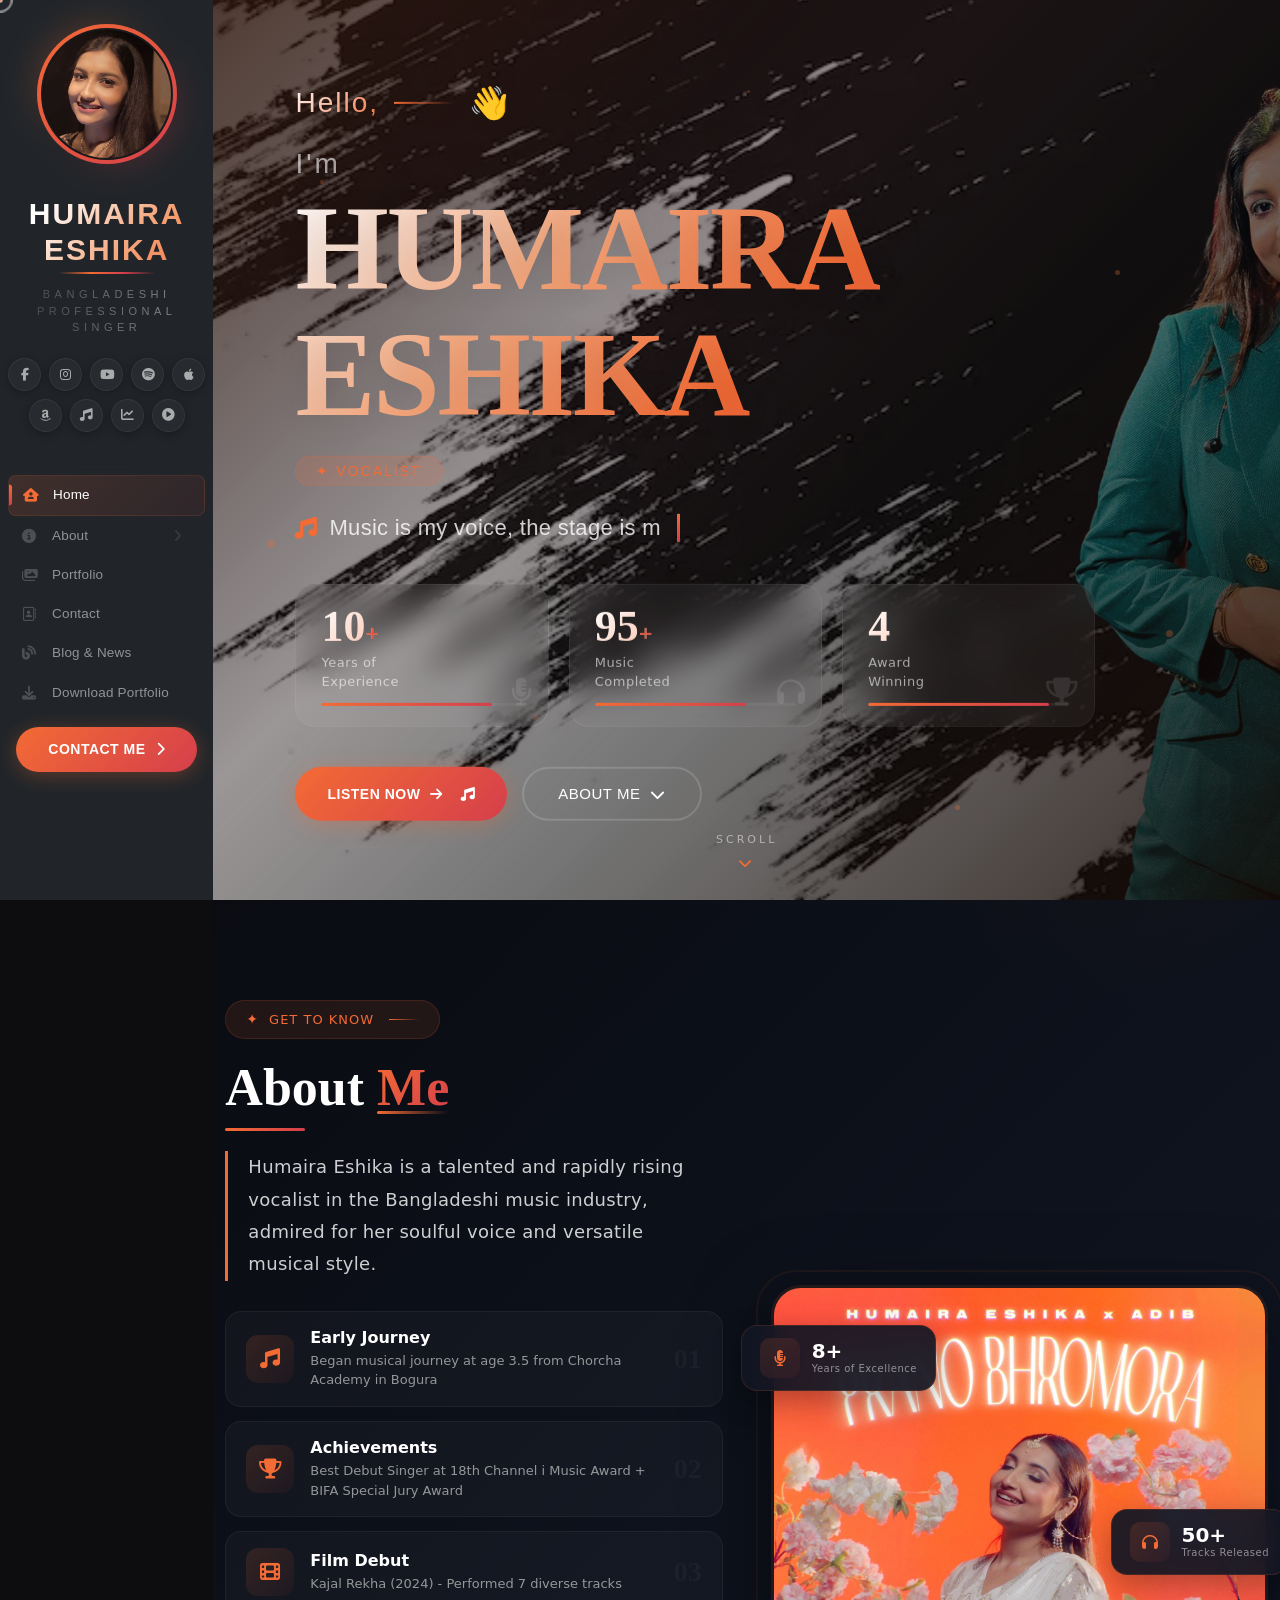
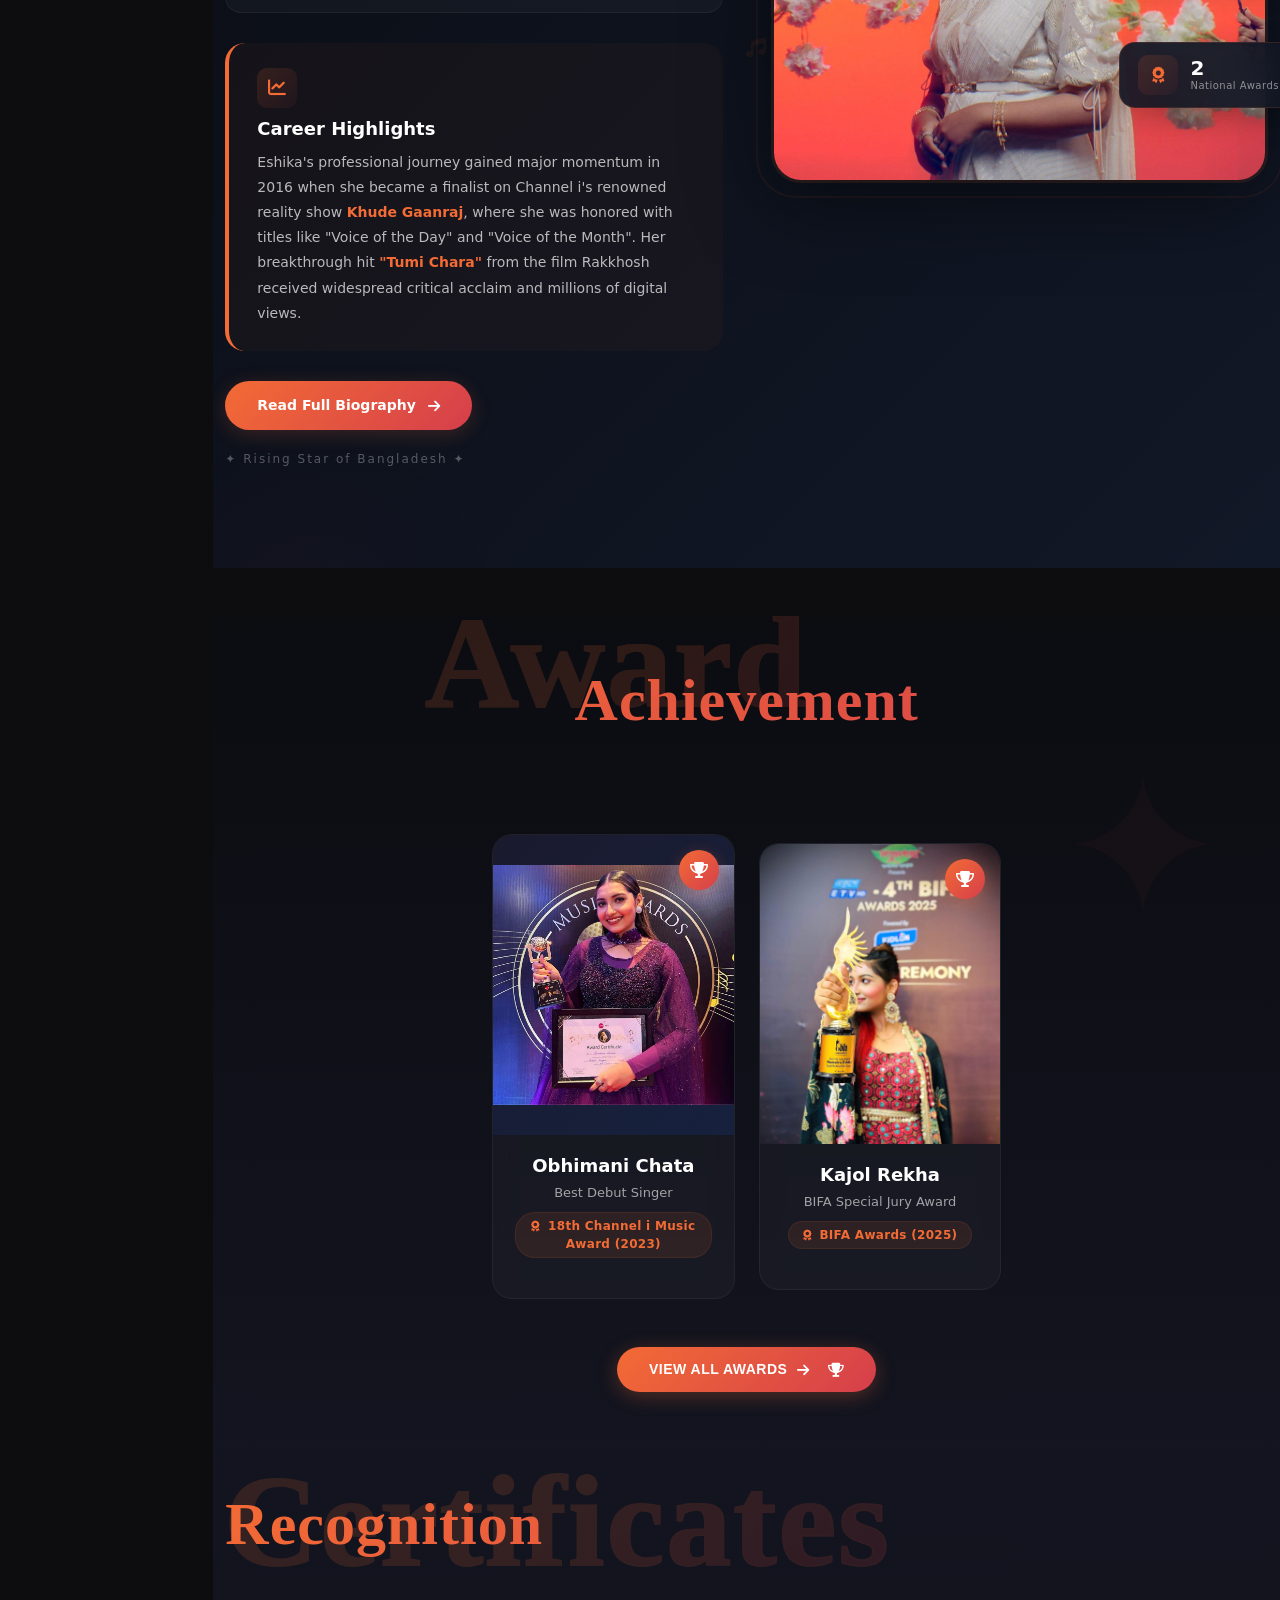
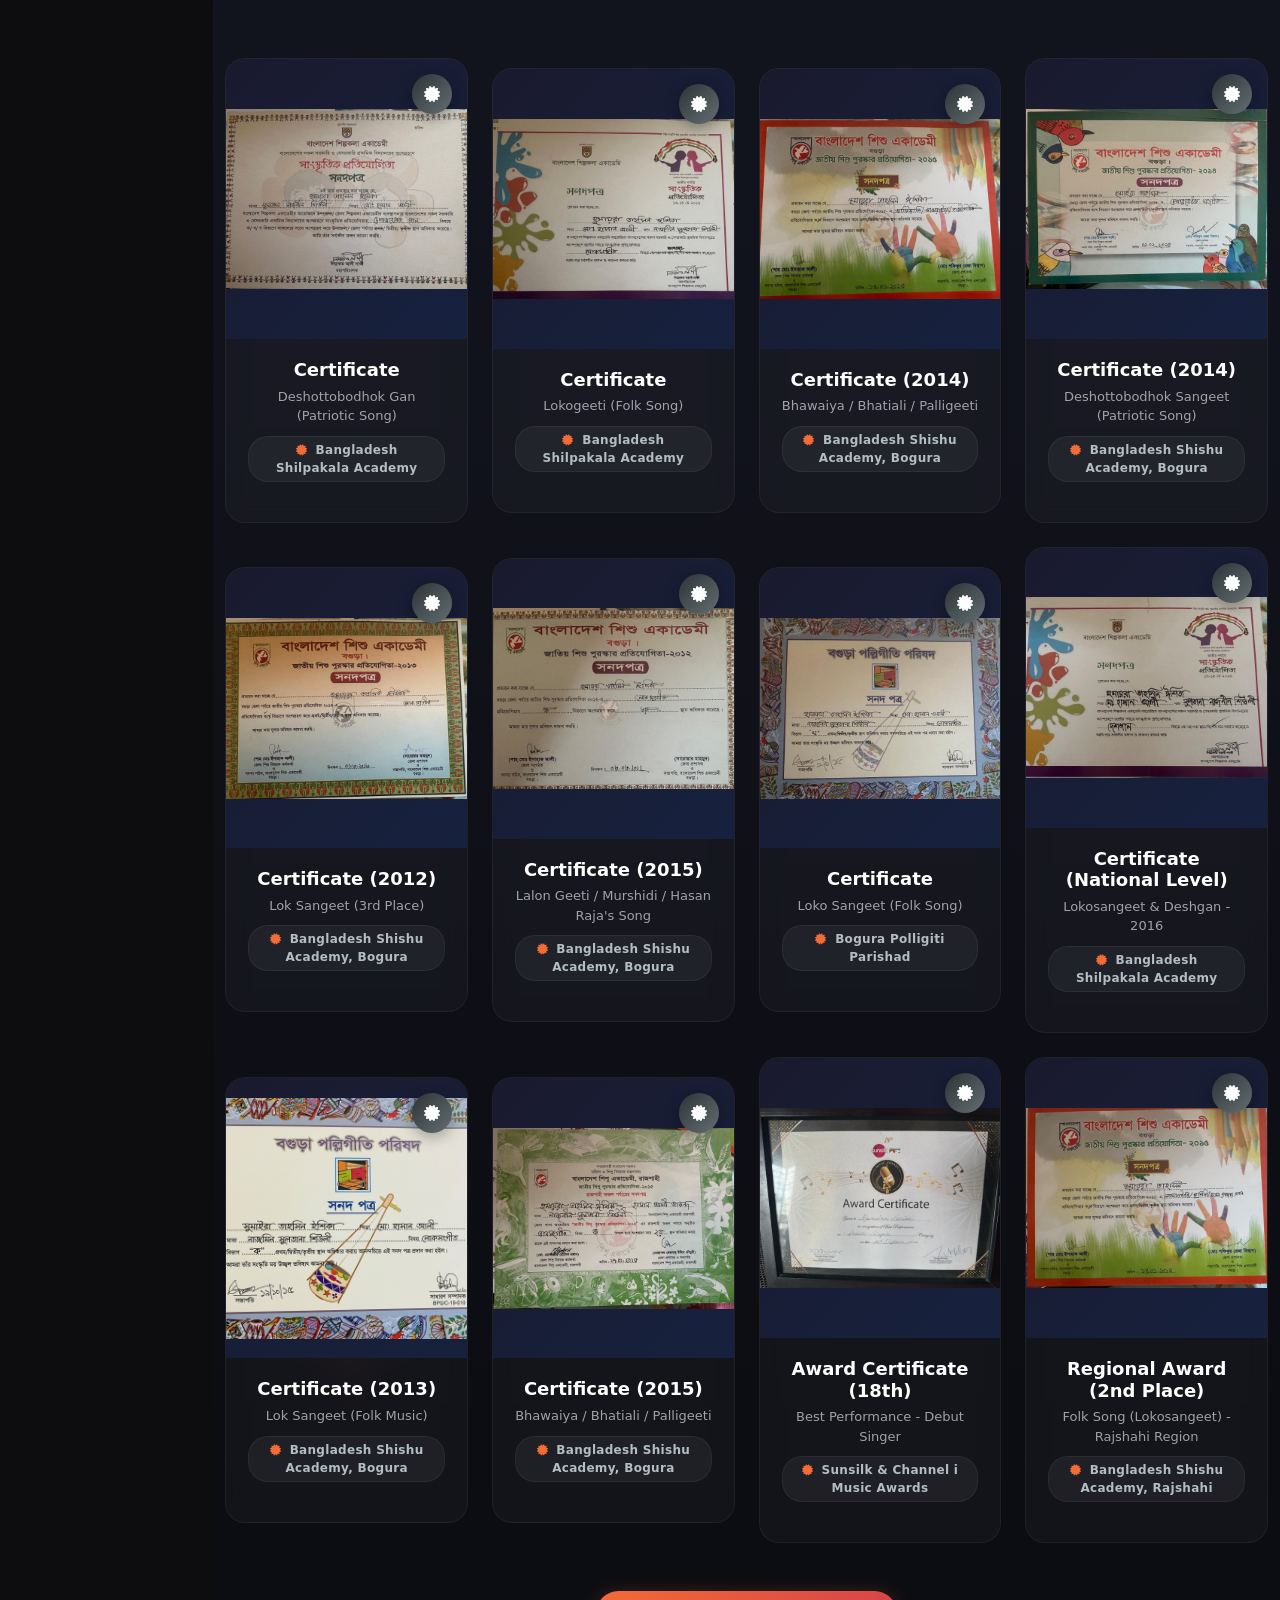
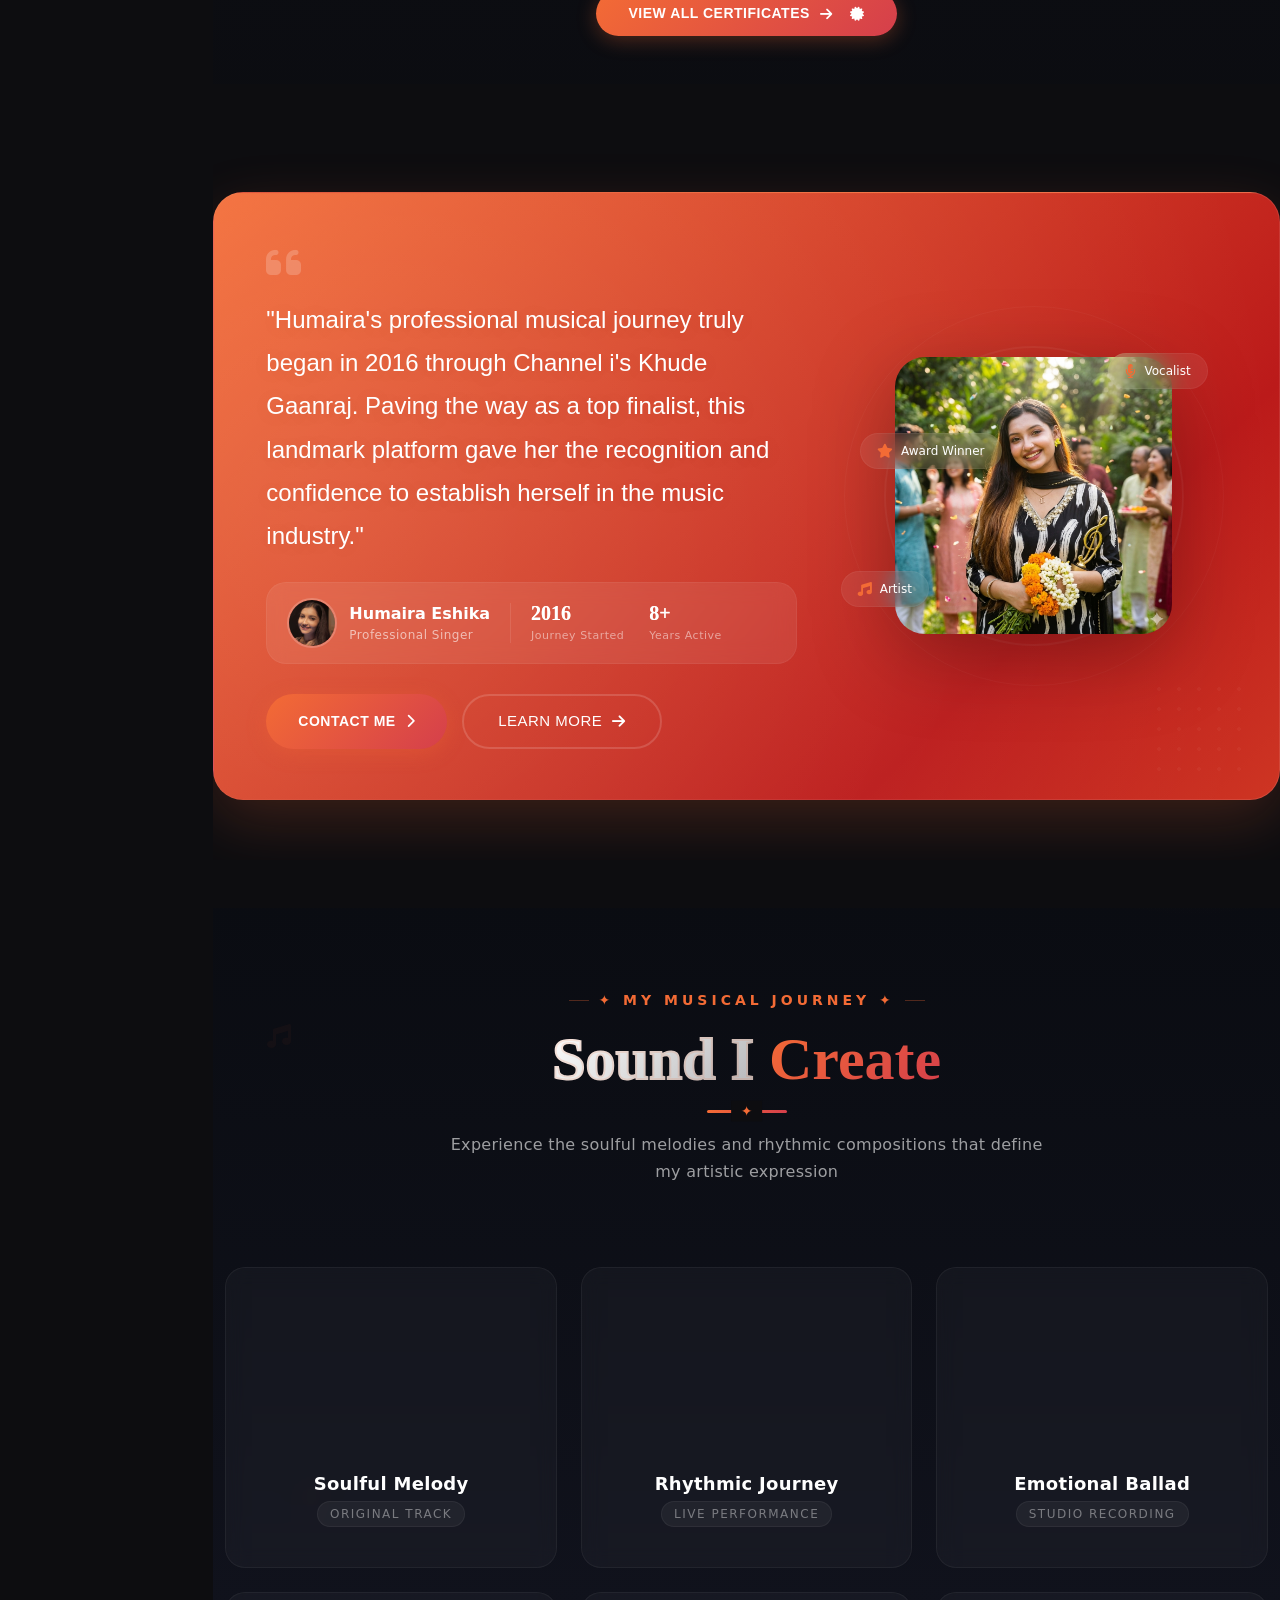
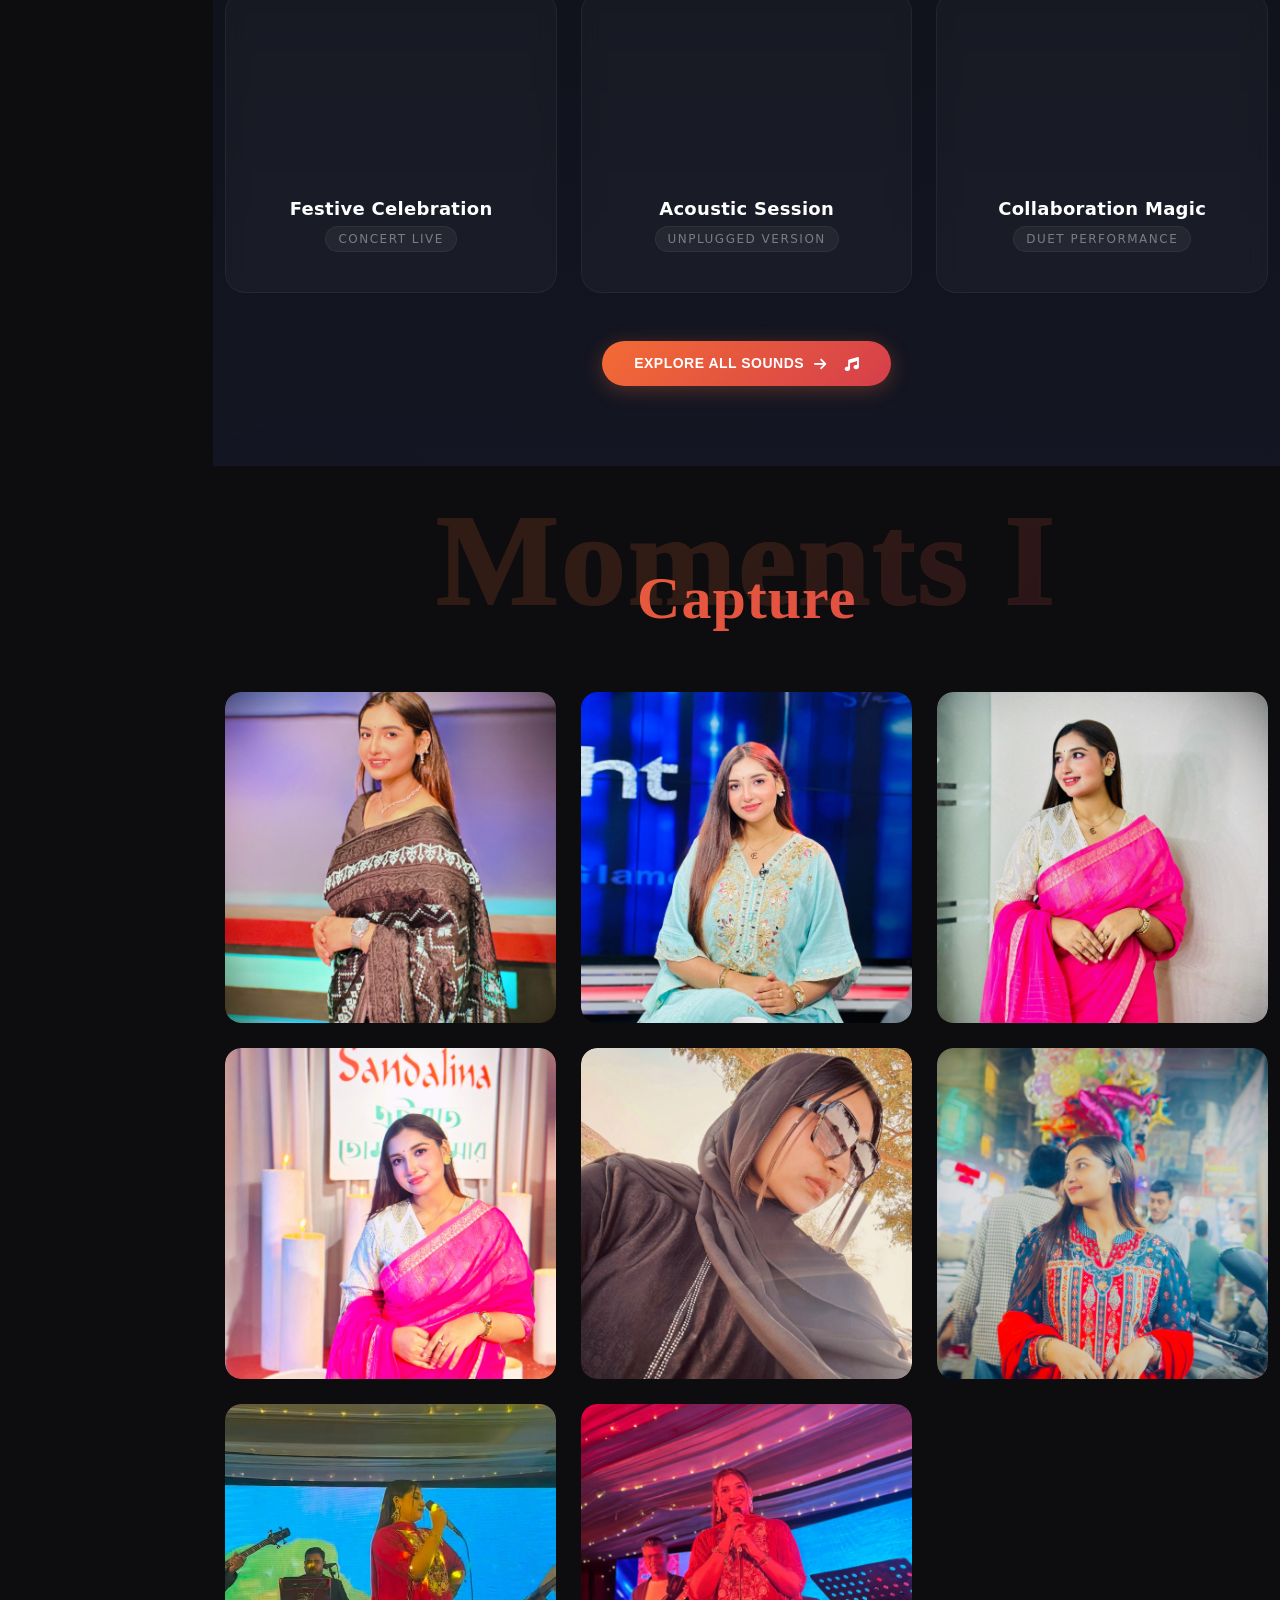
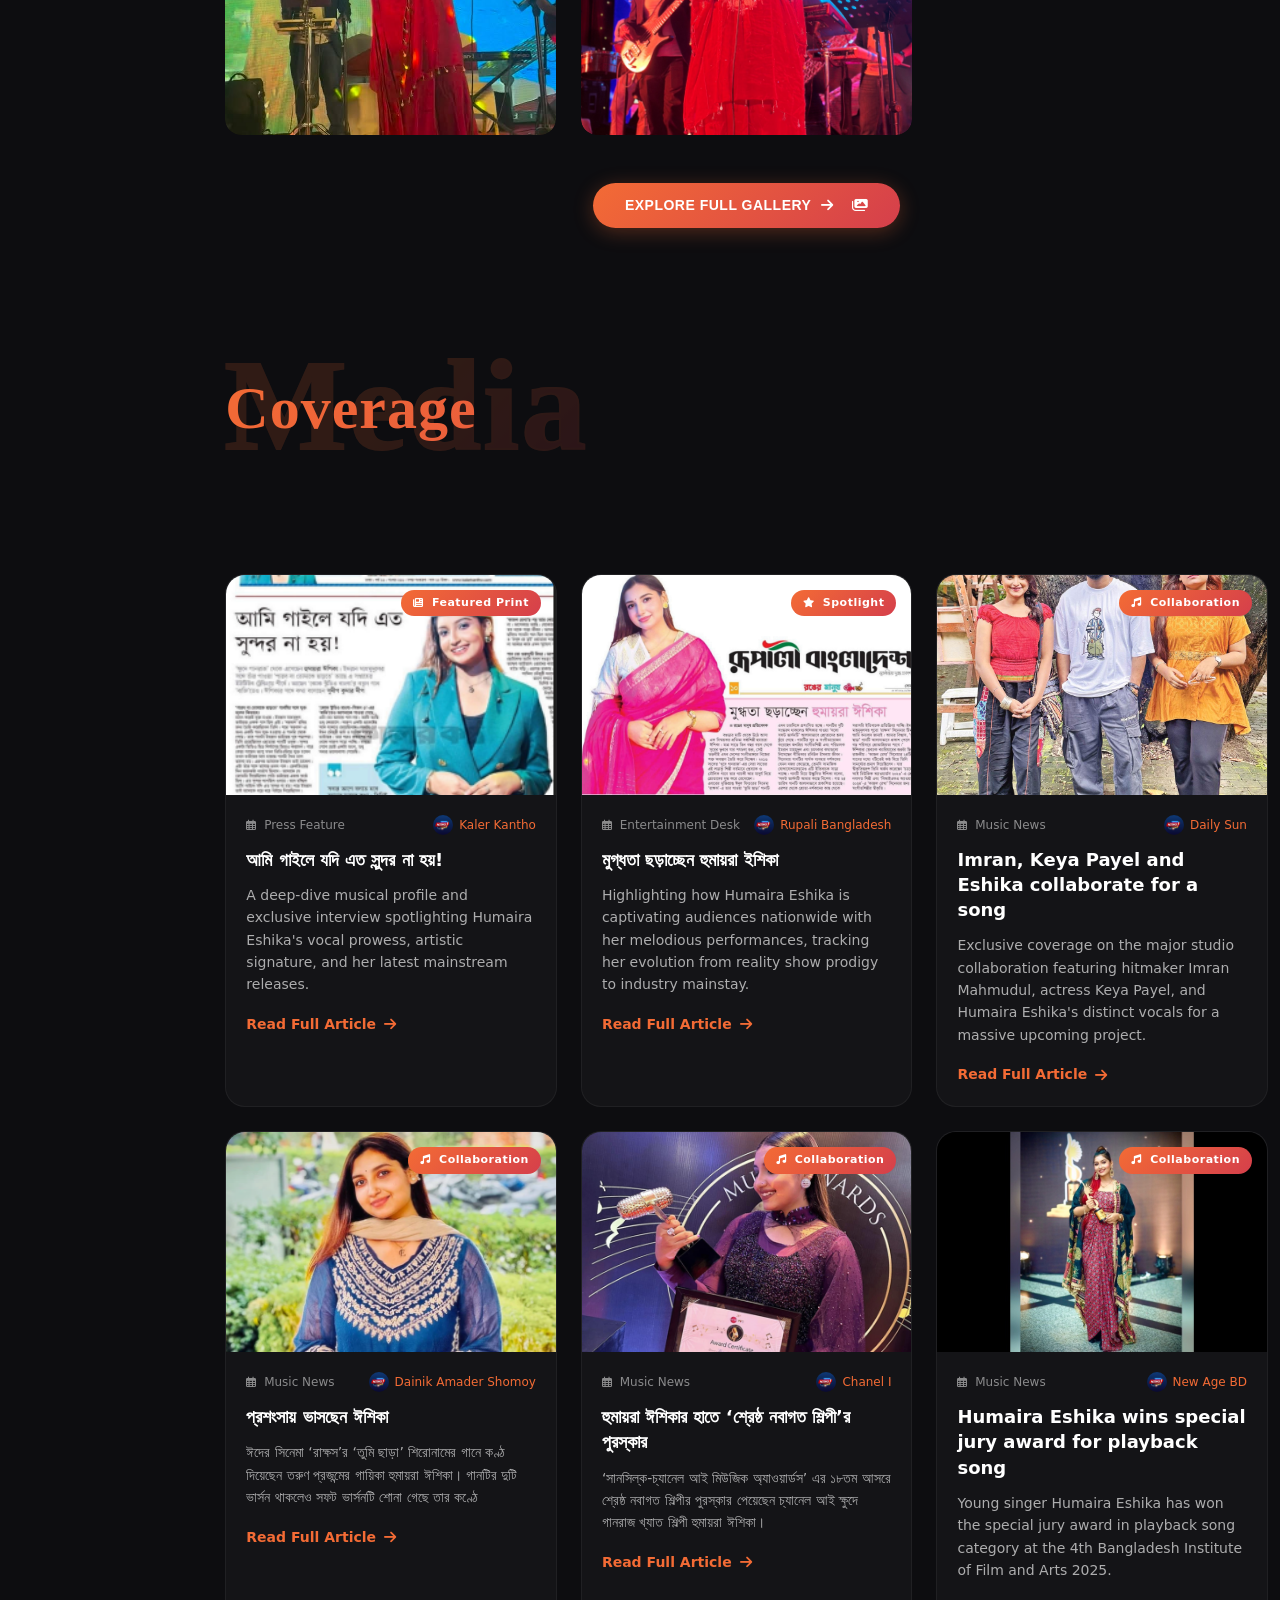
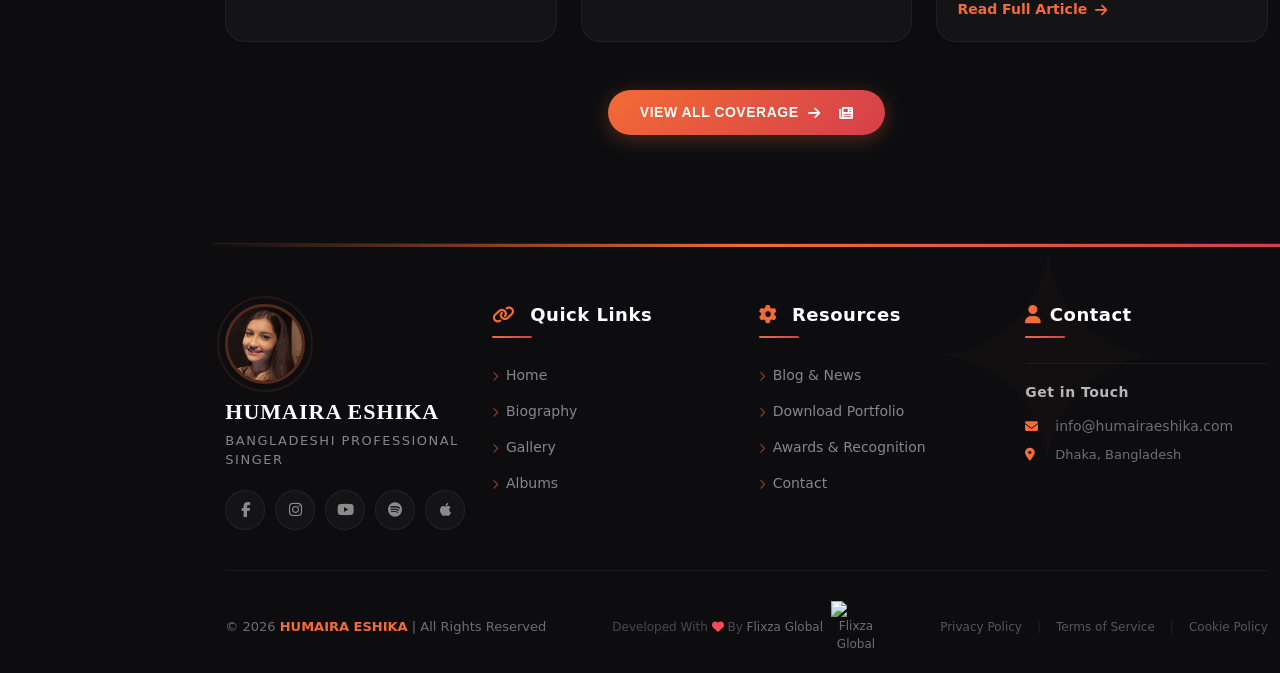
==== index.html @ 750ff3a6 "first commit" ====
<!doctype html>
<html lang="en">

<head>
  <!-- ========== Basic Meta Tags for SEO ========== -->
  <meta charset="UTF-8" />
  <meta name="viewport" content="width=device-width, initial-scale=1.0" />
  <title>HUMAIRA ESHIKA | Music Artist & Vocalist Portfolio</title>
  <meta name="description"
    content="Explore the music journey, performances, and projects of HUMAIRA ESHIKA, a passionate vocalist and music artist." />
  <meta name="keywords" content="HUMAIRA ESHIKA, Music Artist, Singer, Vocalist, Portfolio" />
  <meta name="author" content="HUMAIRA ESHIKA" />
  <meta name="robots" content="index, follow" />

  <!-- ========== Open Graph (for social media previews) ========== -->
  <meta property="og:title" content="HUMAIRA ESHIKA | Music Artist Portfolio" />
  <meta property="og:description"
    content="Discover the voice and creative works of HUMAIRA ESHIKA, a talented music artist and performer." />
  <meta property="og:image" content="./asset/images/logo.jpg" />
  <meta property="og:url" content="https://humairaeshika.com/" />
  <meta property="og:type" content="website" />

  <!-- ========== Twitter Card Tags ========== -->
  <meta name="twitter:card" content="summary_large_image" />
  <meta name="twitter:title" content="HUMAIRA ESHIKA | Music Artist Portfolio" />
  <meta name="twitter:description"
    content="Discover the creative music and projects of HUMAIRA ESHIKA, a soulful singer and artist." />
  <meta name="twitter:image" content="./asset/images/logo.jpg" />

  <!-- ========== Favicon ========== -->
  <link rel="icon" href="./asset/images/logo.jpg" />

  <!-- ========== CSS Libraries ========== -->
  <!-- Bootstrap CSS -->
  <link rel="stylesheet" href="./asset/css/bootstrap.min.css" />

  <!-- Font Awesome (Icons) -->
  <link rel="stylesheet" href="https://cdnjs.cloudflare.com/ajax/libs/font-awesome/6.7.2/css/all.min.css"
    integrity="sha512-Evv84Mr4kqVGRNSgIGL/F/aIDqQb7xQ2vcrdIwxfjThSH8CSR7PBEakCr51Ck+w+/U6swU2Im1vVX0SVk9ABhg=="
    crossorigin="anonymous" referrerpolicy="no-referrer" />

  <!-- Slick Carousel -->
  <link rel="stylesheet" href="./asset/css/slick.css" />

  <!-- Fancybox (Lightbox Gallery) -->
  <link rel="stylesheet" href="./asset/css/jquery.fancybox.min.css" />

  <!-- Aos Animation -->
  <link href="https://unpkg.com/aos@2.3.1/dist/aos.css" rel="stylesheet" />

  <!-- ========== Custom Styles ========== -->
  <link rel="stylesheet" href="./asset/css/style.css" />
</head>

<body>
  <!-- Preloader -->
  <div id="preloader">
    <img src="./asset/images/preloader.gif" alt="Loading..." />
  </div>
  <!-- Cursor Style Start -->
  <div class="cursor"></div>
  <!-- Cursor Style End -->

  <div class="container-fluid">
    <div class="row">
      <!-- Sidebar -->
      <nav class="col-md-3 col-lg-2 d-md-block bg-dark text-white sidebar p-0">
        <div class="logo-wrapper pt-4">
          <div class="site-logo-wrapper mx-auto">
            <img src="./asset/images/logo.jpg" alt="Site Logo" class="site-logo" />
          </div>
        </div>
        <div class="text-center">
          <div class="py-3 mx-auto">
            <h4 class="singer-title">HUMAIRA ESHIKA</h4>
            <p class="singer-tags">BANGLADESHI PROFESSIONAL SINGER</p>
            <!-- Social Icons -->
            <div class="social-icons-modern">
              <a href="https://www.facebook.com/humaira.eshika.2024/" target="_blank" class="social-link-modern"
                aria-label="Facebook">
                <i class="fab fa-facebook-f"></i>
              </a>
              <a href="https://www.instagram.com/humaira_eshika/" target="_blank" class="social-link-modern"
                aria-label="Instagram">
                <i class="fab fa-instagram"></i>
              </a>
              <a href="https://www.youtube.com/@humairaeshikamusic" target="_blank" class="social-link-modern"
                aria-label="YouTube">
                <i class="fab fa-youtube"></i>
              </a>
              <a href="https://open.spotify.com/artist/3MbBSUTIclPUAhzPS5SZQR" target="_blank"
                class="social-link-modern" aria-label="Spotify">
                <i class="fab fa-spotify"></i>
              </a>
              <a href="https://music.apple.com/us/artist/humaira-eshika/1598285466" target="_blank"
                class="social-link-modern" aria-label="Apple Music">
                <i class="fab fa-apple"></i>
              </a>
              <a href="https://music.amazon.com/artists/B09MT78NBP/humaira-eshika" target="_blank"
                class="social-link-modern" aria-label="Amazon Music">
                <i class="fab fa-amazon"></i>
              </a>
              <a href="https://audiomack.com/artist/humairaeshika" target="_blank" class="social-link-modern"
                aria-label="AudioMack">
                <i class="fas fa-music"></i>
              </a>
              <a href="https://www.viberate.com/artist/humaira-eshika" target="_blank" class="social-link-modern"
                aria-label="Viberate">
                <i class="fas fa-chart-line"></i>
              </a>
              <a href="https://gaana.com/artist/humaira-eshika" target="_blank" class="social-link-modern"
                aria-label="Gaana">
                <i class="fas fa-play-circle"></i>
              </a>
            </div>
            <!-- Social Icons End -->
          </div>
        </div>
        <!-- Divider -->
        <hr class="sidebar-divider" />
        <!-- Divider end -->
        <ul class="nav flex-column px-2 mt-2 site-vt-menu">
          <li class="nav-item">
            <a class="nav-link active" href="index.html"><i class="fas fa-house-user"></i> Home</a>
          </li>
          <li class="nav-item dropdown-item-wrapper">
            <a class="nav-link dropdown-toggle-custom" href="#about" data-target="aboutDropdown">
              <i class="fas fa-info-circle"></i> About
              <i class="fas fa-angle-right dropdown-arrow"></i>
            </a>
            <ul class="dropdown-menu-custom" id="aboutDropdown">
              <li><a class="dropdown-item-custom" href="bio.html">Biography</a></li>
              <li><a class="dropdown-item-custom" href="awards.html">Awards</a></li>
              <li><a class="dropdown-item-custom" href="albums.html">Album</a></li>
            </ul>
          </li>
          <li class="nav-item">
            <a class="nav-link" href="gallery.html"><i class="fas fa-images"></i> Portfolio</a>
          </li>
          <li class="nav-item">
            <a class="nav-link" href="contact.html"><i class="fa-regular fa-address-book"></i> Contact</a>
          </li>
          <li class="nav-item">
            <a class="nav-link" href="blog.html"><i class="fa-solid fa-blog"></i> Blog & News</a>
          </li>
          <li class="nav-item">
            <a class="nav-link" href="asset/Humaira-Eshika-Profile.pdf"><i class="fa-solid fa-download"></i> Download
              Portfolio</a>
          </li>
        </ul>
        <div class="sidebar-bottom">
          <a href="contact.html" class="btn-primary-modern">
            <span>Contact Me</span>
            <i class="fas fa-chevron-right"></i>
          </a>
        </div>
      </nav>

      <!-- Mobile Menu Section -->
      <div class="mobile-menu">
        <div class="mobile-menu-inner">
          <!-- Hamburger Button -->
          <div class="mobile-menu-left">
            <button class="mobile-menu-button" type="button" data-bs-toggle="offcanvas" data-bs-target="#mobileMenu"
              aria-controls="mobileMenu">
              <svg xmlns="http://www.w3.org/2000/svg" width="28" height="28" viewBox="0 0 100 100">
                <path d="M10 20h80M10 50h80M10 80h80" stroke="white" stroke-width="6" stroke-linecap="round" />
              </svg>
            </button>
          </div>

          <!-- Contact Button -->
          <div class="mobile-menu-right">
            <a href="contact.html" class="btn-mobile-modern">
              <span>Contact</span>
              <i class="fas fa-chevron-right"></i>
            </a>
          </div>
        </div>

        <!-- Offcanvas Mobile Menu -->
        <div class="offcanvas offcanvas-start mobile-offcanvas" data-bs-scroll="true" tabindex="-1" id="mobileMenu"
          aria-labelledby="mobileMenuLabel">
          <div class="offcanvas-header">
            <h5 class="offcanvas-title" id="mobileMenuLabel"></h5>
            <button type="button" class="btn-close btn-close-white" data-bs-dismiss="offcanvas"
              aria-label="Close"></button>
          </div>
          <div class="offcanvas-body">
            <nav class="mobile-sidebar-nav">
              <!-- Logo -->
              <div class="mobile-logo-wrapper">
                <div class="site-logo-wrapper mobile-logo">
                  <img src="./asset/images/logo.jpg" alt="Site Logo" class="site-logo" />
                </div>
              </div>

              <!-- Profile -->
              <div class="text-center">
                <h4 class="singer-title">HUMAIRA ESHIKA</h4>
                <p class="singer-tags">BANGLADESHI PROFESSIONAL SINGER</p>

                <!-- Social Icons -->
                <div class="social-icons-modern mobile-social">
                  <a href="https://www.facebook.com/humaira.eshika.2024/" target="_blank" class="social-link-modern"
                    aria-label="Facebook">
                    <i class="fab fa-facebook-f"></i>
                  </a>
                  <a href="https://www.instagram.com/humaira_eshika/" target="_blank" class="social-link-modern"
                    aria-label="Instagram">
                    <i class="fab fa-instagram"></i>
                  </a>
                  <a href="https://www.youtube.com/@humairaeshikamusic" target="_blank" class="social-link-modern"
                    aria-label="YouTube">
                    <i class="fab fa-youtube"></i>
                  </a>
                  <a href="https://open.spotify.com/artist/3MbBSUTIclPUAhzPS5SZQR" target="_blank"
                    class="social-link-modern" aria-label="Spotify">
                    <i class="fab fa-spotify"></i>
                  </a>
                  <a href="https://music.apple.com/us/artist/humaira-eshika/1598285466" target="_blank"
                    class="social-link-modern" aria-label="Apple Music">
                    <i class="fab fa-apple"></i>
                  </a>
                  <a href="https://music.amazon.com/artists/B09MT78NBP/humaira-eshika" target="_blank"
                    class="social-link-modern" aria-label="Amazon Music">
                    <i class="fab fa-amazon"></i>
                  </a>
                  <a href="https://audiomack.com/artist/humairaeshika" target="_blank" class="social-link-modern"
                    aria-label="AudioMack">
                    <i class="fas fa-music"></i>
                  </a>
                  <a href="https://www.viberate.com/artist/humaira-eshika" target="_blank" class="social-link-modern"
                    aria-label="Viberate">
                    <i class="fas fa-chart-line"></i>
                  </a>
                  <a href="https://gaana.com/artist/humaira-eshika" target="_blank" class="social-link-modern"
                    aria-label="Gaana">
                    <i class="fas fa-play-circle"></i>
                  </a>
                </div>
              </div>

              <hr class="sidebar-divider" />

              <!-- Navigation -->
              <ul class="site-vt-menu">
                <li class="nav-item">
                  <a class="nav-link active" href="index.html"><i class="fas fa-house-user"></i> Home</a>
                </li>
                <li class="nav-item dropdown-item-wrapper">
                  <a class="nav-link dropdown-toggle-custom" href="#about" data-target="mobileAboutDropdown">
                    <i class="fas fa-info-circle"></i> About
                    <i class="fas fa-angle-right dropdown-arrow"></i>
                  </a>
                  <ul class="dropdown-menu-custom" id="mobileAboutDropdown">
                    <li><a class="dropdown-item-custom" href="bio.html">Biography</a></li>
                    <li><a class="dropdown-item-custom" href="awards.html">Awards</a></li>
                    <li><a class="dropdown-item-custom" href="albums.html">Album</a></li>
                  </ul>
                </li>
                <li class="nav-item">
                  <a class="nav-link" href="gallery.html"><i class="fas fa-images"></i> Portfolio</a>
                </li>
                <li class="nav-item">
                  <a class="nav-link" href="contact.html"><i class="fa-regular fa-address-book"></i> Contact</a>
                </li>
                <li class="nav-item">
                  <a class="nav-link" href="blog.html"><i class="fa-solid fa-blog"></i> Blog & News</a>
                </li>
                <li class="nav-item">
                  <a class="nav-link" href="asset/Humaira-Eshika-Profile.pdf"><i class="fa-solid fa-download"></i>
                    Download Portfolio</a>
                </li>
              </ul>

              <div class="mobile-bottom">
                <a href="contact.html" class="btn-primary-modern">
                  <span>Contact Me</span>
                  <i class="fas fa-chevron-right"></i>
                </a>
              </div>
            </nav>
          </div>
        </div>
      </div>
      <!-- End of Mobile Menu Section -->

      <!-- Main Content -->
      <main class="col-md-9 col-12 ms-sm-auto col-lg-10 ps-lg-0 ps-0 pe-0">
        <!-- Banner Section Start -->
        <!-- ============================================================
   BANNER SECTION - Modern Design
   ============================================================ -->
        <section class="banner-section" id="home">
          <div class="banner-wrapper">
            <!-- Background with parallax-style zoom -->
            <div class="banner-bg">
              <img src="./asset/images/banner-one.jpg" alt="Banner Background" class="banner-img" />
              <div class="banner-overlay"></div>
            </div>

            <!-- Modern gradient accent overlay -->
            <div class="gradient-accent"></div>

            <!-- Animated particles -->
            <div class="particles-container">
              <span class="particle"></span>
              <span class="particle"></span>
              <span class="particle"></span>
              <span class="particle"></span>
              <span class="particle"></span>
              <span class="particle"></span>
              <span class="particle"></span>
              <span class="particle"></span>
            </div>

            <div class="banner-content">
              <div class="container-modern">
                <div class="content-inner">
                  <!-- Animated greeting -->
                  <div class="greeting-wrapper">
                    <span class="hello-text">Hello,</span>
                    <div class="accent-line"></div>
                    <span class="wave-emoji">👋</span>
                  </div>

                  <!-- Main Title with modern split styling -->
                  <h1 class="main-title">
                    <span class="title-line">I'm</span>
                    <span class="title-name">HUMAIRA ESHIKA</span>
                    <span class="title-badge">✦ Vocalist</span>
                  </h1>

                  <!-- Modern Typewriter with gradient text -->
                  <div class="typewriter-modern">
                    <i class="fas fa-music musical-note"></i>
                    <p id="text-typing" class="mb-0"></p>
                    <span class="cursor-modern"></span>
                  </div>

                  <!-- Stats Cards - Modern glassmorphism design -->
                  <div class="stats-grid">
                    <div class="stat-card">
                      <div class="stat-number">10<span>+</span></div>
                      <div class="stat-label">Years of<br />Experience</div>
                      <div class="stat-icon">
                        <i class="fas fa-microphone-alt"></i>
                      </div>
                      <div class="stat-progress">
                        <div class="progress-bar" style="width: 85%"></div>
                      </div>
                    </div>
                    <div class="stat-card">
                      <div class="stat-number">95<span>+</span></div>
                      <div class="stat-label">Music<br />Completed</div>
                      <div class="stat-icon">
                        <i class="fas fa-headphones"></i>
                      </div>
                      <div class="stat-progress">
                        <div class="progress-bar" style="width: 75%"></div>
                      </div>
                    </div>
                    <div class="stat-card">
                      <div class="stat-number">4<span></span></div>
                      <div class="stat-label">Award<br />Winning</div>
                      <div class="stat-icon">
                        <i class="fas fa-trophy"></i>
                      </div>
                      <div class="stat-progress">
                        <div class="progress-bar" style="width: 90%"></div>
                      </div>
                    </div>
                  </div>

                  <!-- CTA Buttons -->
                  <div class="cta-wrapper">
                    <a href="#" class="btn-primary-modern">
                      <span>Listen Now</span>
                      <i class="fas fa-arrow-right"></i>
                      <i class="fas fa-music ms-2"></i>
                    </a>
                    <a href="#about" class="btn-secondary-modern">
                      <span>About Me</span>
                      <i class="fas fa-chevron-down"></i>
                    </a>
                  </div>
                </div>
              </div>
            </div>

            <!-- Scroll indicator -->
            <div class="scroll-indicator">
              <span>Scroll</span>
              <i class="fas fa-chevron-down"></i>
            </div>
          </div>
        </section>
        <!-- Banner Section End -->
        <!-- ============================================================
   ABOUT SECTION - Modern Design
   ============================================================ -->
        <section class="about-section modern-about" id="about">
          <div class="container">
            <div class="row align-items-center g-5">
              <!-- Left Content -->
              <div class="col-lg-6 order-2 order-lg-1" data-aos="fade-right" data-aos-duration="1000">
                <!-- Modern Section Badge -->
                <div class="section-badge">
                  <span class="badge-icon">✦</span> Get to Know
                  <span class="badge-line"></span>
                </div>

                <!-- Modern Title with gradient -->
                <h2 class="modern-about-title">
                  About <span class="gradient-text">Me</span>
                  <div class="title-underline"></div>
                </h2>

                <!-- Intro Text -->
                <p class="about-intro">
                  Humaira Eshika is a talented and rapidly rising vocalist in
                  the Bangladeshi music industry, admired for her soulful
                  voice and versatile musical style.
                </p>

                <!-- Bio Cards - Key Information -->
                <div class="bio-cards">
                  <div class="bio-card">
                    <div class="bio-icon">
                      <i class="fas fa-music"></i>
                    </div>
                    <div class="bio-text">
                      <h4>Early Journey</h4>
                      <p>
                        Began musical journey at age 3.5 from Chorcha Academy
                        in Bogura
                      </p>
                    </div>
                    <div class="bio-card-number">01</div>
                  </div>

                  <div class="bio-card">
                    <div class="bio-icon">
                      <i class="fas fa-trophy"></i>
                    </div>
                    <div class="bio-text">
                      <h4>Achievements</h4>
                      <p>
                        Best Debut Singer at 18th Channel i Music Award + BIFA
                        Special Jury Award
                      </p>
                    </div>
                    <div class="bio-card-number">02</div>
                  </div>

                  <div class="bio-card">
                    <div class="bio-icon">
                      <i class="fas fa-film"></i>
                    </div>
                    <div class="bio-text">
                      <h4>Film Debut</h4>
                      <p>Kajal Rekha (2024) - Performed 7 diverse tracks</p>
                    </div>
                    <div class="bio-card-number">03</div>
                  </div>
                </div>

                <!-- Career Section -->
                <div class="career-section">
                  <div class="career-icon-wrapper">
                    <i class="fas fa-chart-line"></i>
                  </div>
                  <h3 class="career-title">Career Highlights</h3>
                  <p class="career-text">
                    Eshika's professional journey gained major momentum in
                    2016 when she became a finalist on Channel i's renowned
                    reality show <strong>Khude Gaanraj</strong>, where she was
                    honored with titles like "Voice of the Day" and "Voice of
                    the Month". Her breakthrough hit
                    <strong>"Tumi Chara"</strong> from the film Rakkhosh
                    received widespread critical acclaim and millions of
                    digital views.
                  </p>
                </div>

                <!-- Signature / CTA -->
                <div class="about-cta">
                  <a href="bio.html" class="btn-about">
                    <span>Read Full Biography</span>
                    <i class="fas fa-arrow-right"></i>
                    <span class="btn-shimmer"></span>
                  </a>
                  <div class="signature-line">
                    <span>✦ Rising Star of Bangladesh ✦</span>
                  </div>
                </div>
              </div>

              <!-- Right Image - Modern Design -->
              <div class="col-lg-6 order-1 order-lg-2" data-aos="fade-left" data-aos-duration="1000">
                <div class="modern-image-wrapper">
                  <!-- Main Image with frame -->
                  <div class="image-frame">
                    <div class="image-frame-border"></div>
                    <img class="img-fluid about-main-img" src="./asset/images/about-humaira.jpeg"
                      alt="Humaira Eshika" />

                    <!-- Floating elements -->
                    <div class="floating-card experience-card">
                      <div class="floating-icon">
                        <i class="fas fa-microphone-alt"></i>
                      </div>
                      <div class="floating-text">
                        <span class="number">8+</span>
                        <span class="label">Years of Excellence</span>
                      </div>
                    </div>

                    <div class="floating-card award-card">
                      <div class="floating-icon">
                        <i class="fas fa-award"></i>
                      </div>
                      <div class="floating-text">
                        <span class="number">2</span>
                        <span class="label">National Awards</span>
                      </div>
                    </div>

                    <div class="floating-card music-card">
                      <div class="floating-icon">
                        <i class="fas fa-headphones"></i>
                      </div>
                      <div class="floating-text">
                        <span class="number">50+</span>
                        <span class="label">Tracks Released</span>
                      </div>
                    </div>
                  </div>

                  <!-- Music Note Decorations -->
                  <div class="music-notes">
                    <i class="fas fa-music note-1"></i>
                    <i class="fas fa-music note-2"></i>
                    <i class="fas fa-headphones note-3"></i>
                    <i class="fas fa-microphone-alt note-4"></i>
                  </div>
                </div>
              </div>
            </div>
          </div>
        </section>
        <!-- ============================================================
          AWARDS SECTION - Grid Layout
        ============================================================ -->
        <section class="awards-section mt-lg-5 my-0">
          <div class="container py-5">
            <div class="row">
              <div class="col-lg-12">
                <div class="section-title text-center">
                  <h1 class="outlined-text-right text-center">Award</h1>
                  <h1 class="solid-text">Achievement</h1>
                </div>
              </div>
            </div>

            <!-- Awards Grid -->
            <div class="row g-4 mt-3 flex justify-content-center align-items-center">
              <!-- Award 1: Channel i Music Award -->
              <div class="col-12 col-md-6 col-lg-3">
                <div class="award-card-modern">
                  <div class="award-image-wrapper">
                    <img class="img-fluid" src="./asset/images/award/channel-i-2023.jpeg"
                      alt="18th Channel i Music Award" />
                    <div class="award-badge">
                      <i class="fas fa-trophy"></i>
                    </div>
                  </div>
                  <div class="award-content-modern">
                    <h4 class="award-title">Obhimani Chata</h4>
                    <p class="award-category">Best Debut Singer</p>
                    <p class="award-organization">
                      <i class="fas fa-award"></i> 18th Channel i Music Award (2023)
                    </p>
                  </div>
                </div>
              </div>

              <!-- Award 2: BIFA Special Jury Award -->
              <div class="col-12 col-md-6 col-lg-3">
                <div class="award-card-modern">
                  <div class="award-image-wrapper">
                    <img class="img-fluid" src="./asset/images/award/bifa-2025.jpeg" alt="BIFA Special Jury Award" />
                    <div class="award-badge">
                      <i class="fas fa-trophy"></i>
                    </div>
                  </div>
                  <div class="award-content-modern">
                    <h4 class="award-title">Kajol Rekha</h4>
                    <p class="award-category">BIFA Special Jury Award</p>
                    <p class="award-organization">
                      <i class="fas fa-award"></i> BIFA Awards (2025)
                    </p>
                  </div>
                </div>
              </div>
            </div>

            <!-- View All Awards Button -->
            <div class="row mt-5">
              <div class="col-lg-12 text-center">
                <a href="awards.html" class="btn-primary-modern">
                  <span>View All Awards</span>
                  <i class="fas fa-arrow-right"></i>
                  <i class="fas fa-trophy ms-2"></i>
                </a>
              </div>
            </div>
          </div>
        </section>

        <!-- ============================================================
        CERTIFICATES SECTION - Grid Layout
        ============================================================ -->
        <section class="certificates-section mb-lg-5 my-0">
          <div class="container py-5 ">
            <div class="row ">
              <div class="col-lg-12">
                <div class="section-title text-start">
                  <h1 class="outlined-text text-start">Certificates</h1>
                  <h1 class="solid-text text-start">Recognition</h1>
                </div>
              </div>
            </div>

            <!-- Certificates Grid -->
            <div class="row g-4 mt-3 flex justify-content-center align-items-center">
              <div class="col-12 col-md-6 col-lg-3">
                <div class="certificate-card-modern">
                  <div class="certificate-image-wrapper">
                    <img class="img-fluid" src="./asset/images/award/new/shilpakala-patriotic-song.jpeg"
                      alt="Shilpakala Academy Cultural Competition" />
                    <div class="certificate-badge">
                      <i class="fas fa-certificate"></i>
                    </div>
                  </div>
                  <div class="certificate-content-modern">
                    <h4 class="certificate-title">Certificate</h4>
                    <p class="certificate-category">Deshottobodhok Gan (Patriotic Song)</p>
                    <p class="certificate-organization">
                      <i class="fas fa-certificate"></i> Bangladesh Shilpakala Academy
                    </p>
                  </div>
                </div>
              </div>

              <div class="col-12 col-md-6 col-lg-3">
                <div class="certificate-card-modern">
                  <div class="certificate-image-wrapper">
                    <img class="img-fluid" src="./asset/images/award/new/shilpakala-folk-song.jpeg"
                      alt="Shilpakala Academy Folk Song Competition" />
                    <div class="certificate-badge">
                      <i class="fas fa-certificate"></i>
                    </div>
                  </div>
                  <div class="certificate-content-modern">
                    <h4 class="certificate-title">Certificate</h4>
                    <p class="certificate-category">Lokogeeti (Folk Song)</p>
                    <p class="certificate-organization">
                      <i class="fas fa-certificate"></i> Bangladesh Shilpakala Academy
                    </p>
                  </div>
                </div>
              </div>

              <div class="col-12 col-md-6 col-lg-3">
                <div class="certificate-card-modern">
                  <div class="certificate-image-wrapper">
                    <img class="img-fluid" src="./asset/images/award/new/shishu-academy-2014-folk.jpeg"
                      alt="National Children Award Competition 2014" />
                    <div class="certificate-badge">
                      <i class="fas fa-certificate"></i>
                    </div>
                  </div>
                  <div class="certificate-content-modern">
                    <h4 class="certificate-title">Certificate (2014)</h4>
                    <p class="certificate-category">Bhawaiya / Bhatiali / Palligeeti</p>
                    <p class="certificate-organization">
                      <i class="fas fa-certificate"></i> Bangladesh Shishu Academy, Bogura
                    </p>
                  </div>
                </div>
              </div>

              <div class="col-12 col-md-6 col-lg-3">
                <div class="certificate-card-modern">
                  <div class="certificate-image-wrapper">
                    <img class="img-fluid" src="./asset/images/award/new/shishu-academy-2014-patriotic.jpeg"
                      alt="National Children Award Competition 2014 Patriotic" />
                    <div class="certificate-badge">
                      <i class="fas fa-certificate"></i>
                    </div>
                  </div>
                  <div class="certificate-content-modern">
                    <h4 class="certificate-title">Certificate (2014)</h4>
                    <p class="certificate-category">Deshottobodhok Sangeet (Patriotic Song)</p>
                    <p class="certificate-organization">
                      <i class="fas fa-certificate"></i> Bangladesh Shishu Academy, Bogura
                    </p>
                  </div>
                </div>
              </div>

              <div class="col-12 col-md-6 col-lg-3">
                <div class="certificate-card-modern">
                  <div class="certificate-image-wrapper">
                    <img class="img-fluid" src="./asset/images/award/new/shishu-academy-2012.jpeg"
                      alt="National Children Award Competition 2012" />
                    <div class="certificate-badge">
                      <i class="fas fa-certificate"></i>
                    </div>
                  </div>
                  <div class="certificate-content-modern">
                    <h4 class="certificate-title">Certificate (2012)</h4>
                    <p class="certificate-category">Lok Sangeet (3rd Place)</p>
                    <p class="certificate-organization">
                      <i class="fas fa-certificate"></i> Bangladesh Shishu Academy, Bogura
                    </p>
                  </div>
                </div>
              </div>

              <div class="col-12 col-md-6 col-lg-3">
                <div class="certificate-card-modern">
                  <div class="certificate-image-wrapper">
                    <img class="img-fluid" src="./asset/images/award/new/shishu-academy-2015.jpeg"
                      alt="National Children Award Competition 2015" />
                    <div class="certificate-badge">
                      <i class="fas fa-certificate"></i>
                    </div>
                  </div>
                  <div class="certificate-content-modern">
                    <h4 class="certificate-title">Certificate (2015)</h4>
                    <p class="certificate-category">Lalon Geeti / Murshidi / Hasan Raja's Song</p>
                    <p class="certificate-organization">
                      <i class="fas fa-certificate"></i> Bangladesh Shishu Academy, Bogura
                    </p>
                  </div>
                </div>
              </div>

              <div class="col-12 col-md-6 col-lg-3">
                <div class="certificate-card-modern">
                  <div class="certificate-image-wrapper">
                    <img class="img-fluid" src="./asset/images/award/new/bogura-polligiti-2015.jpeg"
                      alt="Bogura Polligiti Parishad Award" />
                    <div class="certificate-badge">
                      <i class="fas fa-certificate"></i>
                    </div>
                  </div>
                  <div class="certificate-content-modern">
                    <h4 class="certificate-title">Certificate</h4>
                    <p class="certificate-category">Loko Sangeet (Folk Song)</p>
                    <p class="certificate-organization">
                      <i class="fas fa-certificate"></i> Bogura Polligiti Parishad
                    </p>
                  </div>
                </div>
              </div>

              <div class="col-12 col-md-6 col-lg-3">
                <div class="certificate-card-modern">
                  <div class="certificate-image-wrapper">
                    <img class="img-fluid" src="./asset/images/award/new/shilpakala-national-2016.jpeg"
                      alt="Shilpakala Academy National Level Competition 2016" />
                    <div class="certificate-badge">
                      <i class="fas fa-certificate"></i>
                    </div>
                  </div>
                  <div class="certificate-content-modern">
                    <h4 class="certificate-title">Certificate (National Level)</h4>
                    <p class="certificate-category">Lokosangeet & Deshgan - 2016</p>
                    <p class="certificate-organization">
                      <i class="fas fa-certificate"></i> Bangladesh Shilpakala Academy
                    </p>
                  </div>
                </div>
              </div>

              <div class="col-12 col-md-6 col-lg-3">
                <div class="certificate-card-modern">
                  <div class="certificate-image-wrapper">
                    <img class="img-fluid" src="./asset/images/award/shishu-academy-2013.png"
                      alt="National Children Award Competition 2013" />
                    <div class="certificate-badge">
                      <i class="fas fa-certificate"></i>
                    </div>
                  </div>
                  <div class="certificate-content-modern">
                    <h4 class="certificate-title">Certificate (2013)</h4>
                    <p class="certificate-category">Lok Sangeet (Folk Music)</p>
                    <p class="certificate-organization">
                      <i class="fas fa-certificate"></i> Bangladesh Shishu Academy, Bogura
                    </p>
                  </div>
                </div>
              </div>

              <div class="col-12 col-md-6 col-lg-3">
                <div class="certificate-card-modern">
                  <div class="certificate-image-wrapper">
                    <img class="img-fluid" src="./asset/images/award/new/shishu-academy-2015-folk.jpeg"
                      alt="National Children Award Competition 2015 Folk" />
                    <div class="certificate-badge">
                      <i class="fas fa-certificate"></i>
                    </div>
                  </div>
                  <div class="certificate-content-modern">
                    <h4 class="certificate-title">Certificate (2015)</h4>
                    <p class="certificate-category">Bhawaiya / Bhatiali / Palligeeti</p>
                    <p class="certificate-organization">
                      <i class="fas fa-certificate"></i> Bangladesh Shishu Academy, Bogura
                    </p>
                  </div>
                </div>
              </div>

              <div class="col-12 col-md-6 col-lg-3">
                <div class="certificate-card-modern">
                  <div class="certificate-image-wrapper">
                    <img class="img-fluid" src="./asset/images/award/new/sunsilk-channel-i-2023.jpeg"
                      alt="Sunsilk Channel i Music Awards" />
                    <div class="certificate-badge">
                      <i class="fas fa-certificate"></i>
                    </div>
                  </div>
                  <div class="certificate-content-modern">
                    <h4 class="certificate-title">Award Certificate (18th)</h4>
                    <p class="certificate-category">Best Performance - Debut Singer</p>
                    <p class="certificate-organization">
                      <i class="fas fa-certificate"></i> Sunsilk & Channel i Music Awards
                    </p>
                  </div>
                </div>
              </div>

              <div class="col-12 col-md-6 col-lg-3">
                <div class="certificate-card-modern">
                  <div class="certificate-image-wrapper">
                    <img class="img-fluid" src="./asset/images/award/new/shishu-academy-rajshahi-2015.jpeg"
                      alt="National Children Award Competition Rajshahi 2015" />
                    <div class="certificate-badge">
                      <i class="fas fa-certificate"></i>
                    </div>
                  </div>
                  <div class="certificate-content-modern">
                    <h4 class="certificate-title">Regional Award (2nd Place)</h4>
                    <p class="certificate-category">Folk Song (Lokosangeet) - Rajshahi Region</p>
                    <p class="certificate-organization">
                      <i class="fas fa-certificate"></i> Bangladesh Shishu Academy, Rajshahi
                    </p>
                  </div>
                </div>
              </div>
            </div>

            <!-- View All Certificates Button -->
            <div class="row mt-5">
              <div class="col-lg-12 text-center">
                <a href="certificates.html" class="btn-primary-modern">
                  <span>View All Certificates</span>
                  <i class="fas fa-arrow-right"></i>
                  <i class="fas fa-certificate ms-2"></i>
                </a>
              </div>
            </div>
          </div>
        </section>
        <!-- Award end -->
        <!-- ============================================================
   CALL TO ACTION SECTION - Modern Design
   ============================================================ -->
        <section class="cta-modern-section">
          <div class="container">
            <div class="row cta-wrapper-modern align-items-center">
              <!-- Left Content -->
              <div class="col-lg-7">
                <div class="cta-content-modern">
                  <!-- Quote Icon -->
                  <div class="quote-icon">
                    <i class="fas fa-quote-left"></i>
                  </div>

                  <h3 class="cta-quote">
                    "Humaira's professional musical journey truly began in 2016
                    through Channel i's Khude Gaanraj. Paving the way as a top
                    finalist, this landmark platform gave her the recognition and
                    confidence to establish herself in the music industry."
                  </h3>

                  <div class="cta-meta">
                    <div class="cta-author">
                      <div class="author-avatar">
                        <img src="./asset/images/logo.jpg" alt="Humaira Eshika" />
                      </div>
                      <div class="author-info">
                        <span class="author-name">Humaira Eshika</span>
                        <span class="author-title">Professional Singer</span>
                      </div>
                    </div>

                    <div class="cta-divider"></div>

                    <div class="cta-stats">
                      <div class="cta-stat">
                        <span class="stat-number">2016</span>
                        <span class="stat-label">Journey Started</span>
                      </div>
                      <div class="cta-stat">
                        <span class="stat-number">8+</span>
                        <span class="stat-label">Years Active</span>
                      </div>
                    </div>
                  </div>

                  <div class="cta-button-wrapper">
                    <a href="contact.html" class="btn-primary-modern">
                      <span>Contact Me</span>
                      <i class="fas fa-chevron-right"></i>
                    </a>
                    <a href="bio.html" class="btn-secondary-modern">
                      <span>Learn More</span>
                      <i class="fas fa-arrow-right"></i>
                    </a>
                  </div>
                </div>
              </div>

              <!-- Right Image -->
              <div class="col-lg-5">
                <div class="cta-image-modern">
                  <div class="image-ring"></div>
                  <div class="image-ring-secondary"></div>
                  <img class="img-fluid" src="./asset/images/action-image.png"
                    alt="Humaira Eshika Professional Singer" />

                  <!-- Floating Elements -->
                  <div class="float-element float-1">
                    <i class="fas fa-microphone-alt"></i>
                    <span>Vocalist</span>
                  </div>
                  <div class="float-element float-2">
                    <i class="fas fa-music"></i>
                    <span>Artist</span>
                  </div>
                  <div class="float-element float-3">
                    <i class="fas fa-star"></i>
                    <span>Award Winner</span>
                  </div>
                </div>
              </div>
            </div>
          </div>
        </section>
        <!-- Modern Sound Section -->
        <section class="modern-sound-section my-5">
          <div class="container">
            <!-- Add inside .modern-sound-section after .container -->
            <div class="sound-section-notes">
              <i class="fas fa-music note-1"></i>
              <i class="fas fa-headphones note-2"></i>
              <i class="fas fa-music note-3"></i>
            </div>
            <!-- Section Header -->
            <div class="row">
              <div class="col-lg-12">
                <div class="section-title-modern">
                  <span class="section-subtitle">✦ My Musical Journey ✦</span>
                  <h2 class="section-main-title">
                    <span class="title-outline">Sound I</span>
                    <span class="title-gradient">Create</span>
                  </h2>
                  <div class="title-divider"></div>
                  <p class="section-description">
                    Experience the soulful melodies and rhythmic compositions
                    that define my artistic expression
                  </p>
                </div>
              </div>
            </div>

            <!-- Video Grid -->
            <div class="row g-4 mt-2">
              <!-- Video Card 1 -->
              <div class="col-12 col-sm-6 col-lg-4">
                <div class="video-card">
                  <div class="video-wrapper">
                    <div class="ratio ratio-16x9">
                      <iframe src="https://www.youtube.com/embed/k90_ZLXPGzI?si=j7LwfzcvweLJDecs"
                        title="YouTube video player" allow="
                            accelerometer;
                            autoplay;
                            clipboard-write;
                            encrypted-media;
                            gyroscope;
                            picture-in-picture;
                            web-share;
                          " referrerpolicy="strict-origin-when-cross-origin" allowfullscreen loading="lazy"></iframe>
                    </div>
                    <div class="video-overlay">
                      <div class="play-btn">
                        <i class="fas fa-play"></i>
                      </div>
                    </div>
                  </div>
                  <div class="video-info">
                    <h4 class="video-title">Soulful Melody</h4>
                    <p class="video-category">Original Track</p>
                  </div>
                </div>
              </div>

              <!-- Video Card 2 -->
              <div class="col-12 col-sm-6 col-lg-4">
                <div class="video-card">
                  <div class="video-wrapper">
                    <div class="ratio ratio-16x9">
                      <iframe src="https://www.youtube.com/embed/06P2h5pQ4Ng?si=PxotoLPVoYYlmdj1"
                        title="YouTube video player" allow="
                            accelerometer;
                            autoplay;
                            clipboard-write;
                            encrypted-media;
                            gyroscope;
                            picture-in-picture;
                            web-share;
                          " referrerpolicy="strict-origin-when-cross-origin" allowfullscreen loading="lazy"></iframe>
                    </div>
                    <div class="video-overlay">
                      <div class="play-btn">
                        <i class="fas fa-play"></i>
                      </div>
                    </div>
                  </div>
                  <div class="video-info">
                    <h4 class="video-title">Rhythmic Journey</h4>
                    <p class="video-category">Live Performance</p>
                  </div>
                </div>
              </div>

              <!-- Video Card 3 -->
              <div class="col-12 col-sm-6 col-lg-4">
                <div class="video-card">
                  <div class="video-wrapper">
                    <div class="ratio ratio-16x9">
                      <iframe src="https://www.youtube.com/embed/mC_2jLfhW7g?si=cpyjSCpwaCp8xCgm"
                        title="YouTube video player" allow="
                            accelerometer;
                            autoplay;
                            clipboard-write;
                            encrypted-media;
                            gyroscope;
                            picture-in-picture;
                            web-share;
                          " referrerpolicy="strict-origin-when-cross-origin" allowfullscreen loading="lazy"></iframe>
                    </div>
                    <div class="video-overlay">
                      <div class="play-btn">
                        <i class="fas fa-play"></i>
                      </div>
                    </div>
                  </div>
                  <div class="video-info">
                    <h4 class="video-title">Emotional Ballad</h4>
                    <p class="video-category">Studio Recording</p>
                  </div>
                </div>
              </div>

              <!-- Video Card 4 -->
              <div class="col-12 col-sm-6 col-lg-4">
                <div class="video-card">
                  <div class="video-wrapper">
                    <div class="ratio ratio-16x9">
                      <iframe src="https://www.youtube.com/embed/NkpWz0Se87Y?si=ziJH28tmxQ9g3pYS"
                        title="YouTube video player" allow="
                            accelerometer;
                            autoplay;
                            clipboard-write;
                            encrypted-media;
                            gyroscope;
                            picture-in-picture;
                            web-share;
                          " referrerpolicy="strict-origin-when-cross-origin" allowfullscreen loading="lazy"></iframe>
                    </div>
                    <div class="video-overlay">
                      <div class="play-btn">
                        <i class="fas fa-play"></i>
                      </div>
                    </div>
                  </div>
                  <div class="video-info">
                    <h4 class="video-title">Festive Celebration</h4>
                    <p class="video-category">Concert Live</p>
                  </div>
                </div>
              </div>

              <!-- Video Card 5 -->
              <div class="col-12 col-sm-6 col-lg-4">
                <div class="video-card">
                  <div class="video-wrapper">
                    <div class="ratio ratio-16x9">
                      <iframe src="https://www.youtube.com/embed/Z1hyP9YhqUw?si=67nQkb_Y6ZQDqd0L"
                        title="YouTube video player" allow="
                            accelerometer;
                            autoplay;
                            clipboard-write;
                            encrypted-media;
                            gyroscope;
                            picture-in-picture;
                            web-share;
                          " referrerpolicy="strict-origin-when-cross-origin" allowfullscreen loading="lazy"></iframe>
                    </div>
                    <div class="video-overlay">
                      <div class="play-btn">
                        <i class="fas fa-play"></i>
                      </div>
                    </div>
                  </div>
                  <div class="video-info">
                    <h4 class="video-title">Acoustic Session</h4>
                    <p class="video-category">Unplugged Version</p>
                  </div>
                </div>
              </div>

              <!-- Video Card 6 -->
              <div class="col-12 col-sm-6 col-lg-4">
                <div class="video-card">
                  <div class="video-wrapper">
                    <div class="ratio ratio-16x9">
                      <iframe src="https://www.youtube.com/embed/AysbhiKqiws?si=UBqkMro5hTv91Nk5"
                        title="YouTube video player" allow="
                            accelerometer;
                            autoplay;
                            clipboard-write;
                            encrypted-media;
                            gyroscope;
                            picture-in-picture;
                            web-share;
                          " referrerpolicy="strict-origin-when-cross-origin" allowfullscreen loading="lazy"></iframe>
                    </div>
                    <div class="video-overlay">
                      <div class="play-btn">
                        <i class="fas fa-play"></i>
                      </div>
                    </div>
                  </div>
                  <div class="video-info">
                    <h4 class="video-title">Collaboration Magic</h4>
                    <p class="video-category">Duet Performance</p>
                  </div>
                </div>
              </div>
            </div>

            <!-- View More Button -->
            <div class="row mt-5">
              <div class="col-lg-12 text-center">
                <a href="albums.html" class="btn-primary-modern">
                  <span>Explore All Sounds</span>
                  <i class="fas fa-arrow-right"></i>
                  <i class="fas fa-music ms-2"></i>
                </a>
              </div>
            </div>
          </div>
        </section>
        <!-- Modern Gallery Section -->
        <section class="modern-gallery-section my-lg-5 my-0 py-lg-5 py-0">
          <div class="container">
            <div class="row">
              <div class="col-lg-12">
                <div class="section-title text-center">
                  <h1 class="outlined-text-center text-center">Moments I</h1>
                  <h1 class="solid-text">Capture</h1>
                </div>
              </div>
            </div>
          </div>

          <div class="container mt-lg-0 mt-5">
            <div class="row">
              <div class="col-lg-12">
                <div class="gallery-grid">
                  <!-- Gallery Item 1 -->
                  <a href="./asset/images/gallery/1.png" class="gallery-item" data-fancybox="gallery"
                    data-caption="Live Performance Moment">
                    <div class="gallery-image-wrapper">
                      <img class="img-fluid" src="./asset/images/gallery/1.png" alt="Live Performance" loading="lazy" />
                      <div class="gallery-overlay">
                        <i class="fas fa-search-plus"></i>
                        <span>View Image</span>
                      </div>
                    </div>
                  </a>

                  <!-- Gallery Item 2 -->
                  <a href="./asset/images/gallery/2.png" class="gallery-item" data-fancybox="gallery"
                    data-caption="Studio Session">
                    <div class="gallery-image-wrapper">
                      <img class="img-fluid" src="./asset/images/gallery/2.png" alt="Studio Session" loading="lazy" />
                      <div class="gallery-overlay">
                        <i class="fas fa-search-plus"></i>
                        <span>View Image</span>
                      </div>
                    </div>
                  </a>

                  <!-- Gallery Item 3 -->
                  <a href="./asset/images/gallery/3.png" class="gallery-item" data-fancybox="gallery"
                    data-caption="Concert Performance">
                    <div class="gallery-image-wrapper">
                      <img class="img-fluid" src="./asset/images/gallery/3.png" alt="Concert Performance"
                        loading="lazy" />
                      <div class="gallery-overlay">
                        <i class="fas fa-search-plus"></i>
                        <span>View Image</span>
                      </div>
                    </div>
                  </a>

                  <!-- Gallery Item 4 -->
                  <a href="./asset/images/gallery/4.png" class="gallery-item" data-fancybox="gallery"
                    data-caption="Behind the Scenes">
                    <div class="gallery-image-wrapper">
                      <img class="img-fluid" src="./asset/images/gallery/4.png" alt="Behind the Scenes"
                        loading="lazy" />
                      <div class="gallery-overlay">
                        <i class="fas fa-search-plus"></i>
                        <span>View Image</span>
                      </div>
                    </div>
                  </a>

                  <!-- Gallery Item 5 -->
                  <a href="./asset/images/gallery/5.png" class="gallery-item" data-fancybox="gallery"
                    data-caption="Award Ceremony">
                    <div class="gallery-image-wrapper">
                      <img class="img-fluid" src="./asset/images/gallery/5.png" alt="Award Ceremony" loading="lazy" />
                      <div class="gallery-overlay">
                        <i class="fas fa-search-plus"></i>
                        <span>View Image</span>
                      </div>
                    </div>
                  </a>

                  <!-- Gallery Item 6 -->
                  <a href="./asset/images/gallery/6.png" class="gallery-item" data-fancybox="gallery"
                    data-caption="Media Interview">
                    <div class="gallery-image-wrapper">
                      <img class="img-fluid" src="./asset/images/gallery/6.png" alt="Media Interview" loading="lazy" />
                      <div class="gallery-overlay">
                        <i class="fas fa-search-plus"></i>
                        <span>View Image</span>
                      </div>
                    </div>
                  </a>

                  <!-- Gallery Item 7 -->
                  <a href="./asset/images/gallery/7.png" class="gallery-item" data-fancybox="gallery"
                    data-caption="Photo Shoot">
                    <div class="gallery-image-wrapper">
                      <img class="img-fluid" src="./asset/images/gallery/7.png" alt="Photo Shoot" loading="lazy" />
                      <div class="gallery-overlay">
                        <i class="fas fa-search-plus"></i>
                        <span>View Image</span>
                      </div>
                    </div>
                  </a>

                  <!-- Gallery Item 8 -->
                  <a href="./asset/images/gallery/8.png" class="gallery-item" data-fancybox="gallery"
                    data-caption="Fan Meeting">
                    <div class="gallery-image-wrapper">
                      <img class="img-fluid" src="./asset/images/gallery/8.png" alt="Fan Meeting" loading="lazy" />
                      <div class="gallery-overlay">
                        <i class="fas fa-search-plus"></i>
                        <span>View Image</span>
                      </div>
                    </div>
                  </a>
                </div>
              </div>

              <div class="col-lg-12">
                <div class="mt-5 d-flex justify-content-center">
                  <a href="gallery.html" class="btn-primary-modern">
                    <span>Explore Full Gallery</span>
                    <i class="fas fa-arrow-right"></i>
                    <i class="fas fa-images ms-2"></i>
                  </a>
                </div>
              </div>
            </div>
          </div>
        </section>
        <!-- Modern Media & News Coverage Section -->
        <section class="modern-media-section my-5">
          <div class="container py-lg-5 py-3">
            <!-- Section Header -->
            <div class="row">
              <div class="col-lg-12">
                <div class="section-title">
                  <h1 class="outlined-text">Media</h1>
                  <h1 class="solid-text">Coverage</h1>
                </div>
              </div>
            </div>

            <!-- News Grid -->
            <div class="row mt-lg-5 mt-4 g-4">
              <!-- News Card 1 - Kaler Kantho -->
              <div class="col-12 col-md-6 col-lg-4">
                <div class="media-card">
                  <div class="media-image-wrapper">
                    <img src="./asset/images/news/ami-gaile.png" alt="Humaira Eshika Kaler Kantho Feature"
                      class="media-image" loading="lazy" />
                    <div class="media-category">
                      <i class="fas fa-newspaper"></i> Featured Print
                    </div>
                  </div>
                  <div class="media-content">
                    <div class="media-meta">
                      <span class="media-date">
                        <i class="far fa-calendar-alt"></i> Press Feature
                      </span>
                      <span class="media-source">
                        <img src="./asset/images/news/no-chanel.avif" alt="Kaler Kantho" class="source-icon" />
                        Kaler Kantho
                      </span>
                    </div>
                    <h3 class="media-title">
                      আমি গাইলে যদি এত সুন্দর না হয়!
                    </h3>
                    <p class="media-excerpt">
                      A deep-dive musical profile and exclusive interview
                      spotlighting Humaira Eshika's vocal prowess, artistic
                      signature, and her latest mainstream releases.
                    </p>
                    <a href="#" class="media-read-more" target="_blank">
                      Read Full Article <i class="fas fa-arrow-right"></i>
                    </a>
                  </div>
                </div>
              </div>

              <!-- News Card 2 - Rupali Bangladesh -->
              <div class="col-12 col-md-6 col-lg-4">
                <div class="media-card">
                  <div class="media-image-wrapper">
                    <img src="./asset/images/news/rupali-bank.png" alt="Humaira Eshika Rupali Bangladesh Cover"
                      class="media-image" loading="lazy" />
                    <div class="media-category">
                      <i class="fas fa-star"></i> Spotlight
                    </div>
                  </div>
                  <div class="media-content">
                    <div class="media-meta">
                      <span class="media-date">
                        <i class="far fa-calendar-alt"></i> Entertainment Desk
                      </span>
                      <span class="media-source">
                        <img src="./asset/images/news/no-chanel.avif" alt="Rupali Bangladesh" class="source-icon" />
                        Rupali Bangladesh
                      </span>
                    </div>
                    <h3 class="media-title">
                      মুগ্ধতা ছড়াচ্ছেন হুমায়রা ইশিকা
                    </h3>
                    <p class="media-excerpt">
                      Highlighting how Humaira Eshika is captivating audiences
                      nationwide with her melodious performances, tracking her
                      evolution from reality show prodigy to industry
                      mainstay.
                    </p>
                    <a href="#" class="media-read-more" target="_blank">
                      Read Full Article <i class="fas fa-arrow-right"></i>
                    </a>
                  </div>
                </div>
              </div>

              <!-- News Card 3 - Daily Sun -->
              <div class="col-12 col-md-6 col-lg-4">
                <div class="media-card">
                  <div class="media-image-wrapper">
                    <img src="./asset/images/news/Keya-Payel-Imran-and-Eshika-2.jpg"
                      alt="Imran, Keya Payel and Eshika Collaboration" class="media-image" loading="lazy" />
                    <div class="media-category">
                      <i class="fas fa-music"></i> Collaboration
                    </div>
                  </div>
                  <div class="media-content">
                    <div class="media-meta">
                      <span class="media-date">
                        <i class="far fa-calendar-alt"></i> Music News
                      </span>
                      <span class="media-source">
                        <img src="./asset/images/news/no-chanel.avif" alt="New Age BD" class="source-icon" />
                        Daily Sun
                      </span>
                    </div>
                    <h3 class="media-title">
                      Imran, Keya Payel and Eshika collaborate for a song
                    </h3>
                    <p class="media-excerpt">
                      Exclusive coverage on the major studio collaboration
                      featuring hitmaker Imran Mahmudul, actress Keya Payel,
                      and Humaira Eshika's distinct vocals for a massive
                      upcoming project.
                    </p>
                    <a href="https://www.bd-journal.com/entertainment/291259/%E0%A6%87%E0%A6%AE%E0%A6%B0%E0%A6%BE%E0%A6%A8-%E0%A6%88%E0%A6%B6%E0%A6%BF%E0%A6%95%E0%A6%BE%E0%A6%B0-%E0%A6%A8%E0%A6%A4%E0%A7%81%E0%A6%A8-%E0%A6%97%E0%A6%BE%E0%A6%A8-%E0%A6%AA%E0%A6%BE%E0%A6%B0%E0%A6%AC%E0%A7%8B%E0%A6%A8%E0%A6%BE-%E0%A6%A4%E0%A7%8B%E0%A6%AE%E0%A6%BE%E0%A6%95%E0%A7%87-%E0%A6%9B%E0%A6%BE%E0%A7%9C%E0%A6%A4%E0%A7%87"
                      class="media-read-more" target="_blank">
                      Read Full Article <i class="fas fa-arrow-right"></i>
                    </a>
                  </div>
                </div>
              </div>

              <!-- News Card 4 - Daily Sun -->
              <div class="col-12 col-md-6 col-lg-4">
                <div class="media-card">
                  <div class="media-image-wrapper">
                    <img src="./asset/images/news/news_1774699071512.webp"
                      alt="Imran, Keya Payel and Eshika Collaboration" class="media-image" loading="lazy" />
                    <div class="media-category">
                      <i class="fas fa-music"></i> Collaboration
                    </div>
                  </div>
                  <div class="media-content">
                    <div class="media-meta">
                      <span class="media-date">
                        <i class="far fa-calendar-alt"></i> Music News
                      </span>
                      <span class="media-source">
                        <img src="./asset/images/news/no-chanel.avif" alt="Daily Sun" class="source-icon" />
                        Dainik Amader Shomoy
                      </span>
                    </div>
                    <h3 class="media-title">প্রশংসায় ভাসছেন ঈশিকা</h3>
                    <p class="media-excerpt">
                      ঈদের সিনেমা ‘রাক্ষস’র ‘তুমি ছাড়া’ শিরোনামের গানে কণ্ঠ
                      দিয়েছেন তরুণ প্রজন্মের গায়িকা হুমায়রা ঈশিকা। গানটির
                      দুটি ভার্সন থাকলেও সফট ভার্সনটি শোনা গেছে তার কণ্ঠে
                    </p>
                    <a href="https://www.dainikamadershomoy.com/details/019d344ecad2" class="media-read-more"
                      target="_blank">
                      Read Full Article <i class="fas fa-arrow-right"></i>
                    </a>
                  </div>
                </div>
              </div>

              <!-- News Card 4 - Daily Sun -->
              <div class="col-12 col-md-6 col-lg-4">
                <div class="media-card">
                  <div class="media-image-wrapper">
                    <img src="./asset/images/news/new-singer-humaira.webp"
                      alt="Imran, Keya Payel and Eshika Collaboration" class="media-image" loading="lazy" />
                    <div class="media-category">
                      <i class="fas fa-music"></i> Collaboration
                    </div>
                  </div>
                  <div class="media-content">
                    <div class="media-meta">
                      <span class="media-date">
                        <i class="far fa-calendar-alt"></i> Music News
                      </span>
                      <span class="media-source">
                        <img src="./asset/images/news/no-chanel.avif" alt="Daily Sun" class="source-icon" />
                        Chanel I
                      </span>
                    </div>
                    <h3 class="media-title">
                      হুমায়রা ঈশিকার হাতে ‘শ্রেষ্ঠ নবাগত শিল্পী’র পুরস্কার
                    </h3>
                    <p class="media-excerpt">
                      ‘সানসিল্ক-চ্যানেল আই মিউজিক অ্যাওয়ার্ডস’ এর ১৮তম আসরে
                      শ্রেষ্ঠ নবাগত শিল্পীর পুরস্কার পেয়েছেন চ্যানেল আই ক্ষুদে
                      গানরাজ খ্যাত শিল্পী হুমায়রা ঈশিকা।
                    </p>
                    <a href="https://www.channelionline.com/singer-humaira-eshika-got-channel-i-music-awards/"
                      class="media-read-more" target="_blank">
                      Read Full Article <i class="fas fa-arrow-right"></i>
                    </a>
                  </div>
                </div>
              </div>
              <!-- News Card 5 - Daily Sun -->
              <div class="col-12 col-md-6 col-lg-4">
                <div class="media-card">
                  <div class="media-image-wrapper">
                    <img src="./asset/images/news/3796e84db920195f75e0d12209e162ba.jpg"
                      alt="Imran, Keya Payel and Eshika Collaboration" class="media-image" loading="lazy" />
                    <div class="media-category">
                      <i class="fas fa-music"></i> Collaboration
                    </div>
                  </div>
                  <div class="media-content">
                    <div class="media-meta">
                      <span class="media-date">
                        <i class="far fa-calendar-alt"></i> Music News
                      </span>
                      <span class="media-source">
                        <img src="./asset/images/news/no-chanel.avif" alt="Daily Sun" class="source-icon" />
                        New Age BD
                      </span>
                    </div>
                    <h3 class="media-title">
                      Humaira Eshika wins special jury award for playback song
                    </h3>
                    <p class="media-excerpt">
                      Young singer Humaira Eshika has won the special jury
                      award in playback song category at the 4th Bangladesh
                      Institute of Film and Arts 2025.
                    </p>
                    <a href="https://www.newagebd.net/post/music/265373/humaira-eshika-wins-special-jury-award-for-playback-song"
                      class="media-read-more" target="_blank">
                      Read Full Article <i class="fas fa-arrow-right"></i>
                    </a>
                  </div>
                </div>
              </div>
            </div>

            <!-- View More Button -->
            <div class="row mt-5">
              <div class="col-lg-12 text-center">
                <a href="news.html" class="btn-primary-modern">
                  <span>View All Coverage</span>
                  <i class="fas fa-arrow-right"></i>
                  <i class="fas fa-newspaper ms-2"></i>
                </a>
              </div>
            </div>
          </div>
        </section>
        <!-- Modern Footer -->
        <footer class="modern-footer">
          <div class="container">
            <!-- Main Footer Content -->
            <div class="footer-main">
              <div class="row g-4">
                <!-- Column 1: Brand Info -->
                <div class="col-12 col-md-3">
                  <div class="footer-brand">
                    <div class="footer-logo-wrapper">
                      <img src="./asset/images/logo.jpg" alt="HUMAIRA ESHIKA" class="footer-logo" loading="lazy" />
                      <div class="logo-ring"></div>
                    </div>
                    <h3 class="footer-name">HUMAIRA ESHIKA</h3>
                    <p class="footer-tagline">
                      Bangladeshi Professional Singer
                    </p>
                    <div class="footer-social">
                      <a href="https://www.facebook.com/humaira.eshika.2024/" target="_blank" class="social-link"
                        aria-label="Facebook">
                        <i class="fab fa-facebook-f"></i>
                      </a>
                      <a href="https://www.instagram.com/humaira_eshika/" target="_blank" class="social-link"
                        aria-label="Instagram">
                        <i class="fab fa-instagram"></i>
                      </a>
                      <a href="https://www.youtube.com/@humairaeshikamusic" target="_blank" class="social-link"
                        aria-label="YouTube">
                        <i class="fab fa-youtube"></i>
                      </a>
                      <a href="https://open.spotify.com/artist/3MbBSUTIclPUAhzPS5SZQR" target="_blank"
                        class="social-link" aria-label="Spotify">
                        <i class="fab fa-spotify"></i>
                      </a>
                      <a href="https://music.apple.com/us/artist/humaira-eshika/1598285466" target="_blank"
                        class="social-link" aria-label="Apple Music">
                        <i class="fab fa-apple"></i>
                      </a>
                    </div>
                  </div>
                </div>

                <!-- Column 2: Quick Links -->
                <div class="col-12 col-md-3">
                  <div class="footer-links">
                    <h4 class="footer-title">
                      <i class="fas fa-link"></i> Quick Links
                    </h4>
                    <ul>
                      <li>
                        <a href="index.html"><i class="fas fa-chevron-right"></i> Home</a>
                      </li>
                      <li>
                        <a href="bio.html"><i class="fas fa-chevron-right"></i> Biography</a>
                      </li>
                      <li>
                        <a href="gallery.html"><i class="fas fa-chevron-right"></i> Gallery</a>
                      </li>
                      <li>
                        <a href="albums.html"><i class="fas fa-chevron-right"></i> Albums</a>
                      </li>
                    </ul>
                  </div>
                </div>

                <!-- Column 3: Resources / Contact -->
                <div class="col-12 col-md-3">
                  <div class="footer-resources">
                    <h4 class="footer-title">
                      <i class="fas fa-cog"></i> Resources
                    </h4>
                    <ul>
                      <li>
                        <a href="blog.html"><i class="fas fa-chevron-right"></i> Blog & News</a>
                      </li>
                      <li>
                        <a href="asset/Humaira-Eshika-Profile.pdf"><i class="fas fa-chevron-right"></i> Download
                          Portfolio</a>
                      </li>
                      <li>
                        <a href="awards.html"><i class="fas fa-chevron-right"></i> Awards & Recognition</a>
                      </li>
                      <li>
                        <a href="contact.html"><i class="fas fa-chevron-right"></i> Contact</a>
                      </li>
                    </ul>
                  </div>
                </div>
                <div class="col-12 col-md-3">
                  <div class="footer-resources">
                    <h4 class="footer-title">
                      <i class="fas fa-user"></i>Contact
                    </h4>
                    <!-- Contact Info -->
                    <div class="footer-contact-info">
                      <h5 class="contact-title">Get in Touch</h5>
                      <p>
                        <i class="fas fa-envelope"></i>
                        <a href="mailto:info@humairaeshika.com">info@humairaeshika.com</a>
                      </p>
                      <!-- <p>
                        <i class="fas fa-phone-alt"></i>
                        <a href="tel:+880123456789">+880 1234 56789</a>
                      </p> -->
                      <p>
                        <i class="fas fa-map-marker-alt"></i>
                        <span>Dhaka, Bangladesh</span>
                      </p>
                    </div>
                  </div>
                </div>
              </div>
            </div>

            <!-- Footer Bottom -->
            <div class="footer-bottom">
              <div class="row align-items-center g-3">
                <div class="col-12 col-md-4">
                  <p class="copyright">
                    © 2026 <span class="highlight">HUMAIRA ESHIKA</span> | All Rights Reserved
                  </p>
                </div>
                <div class="col-12 col-md-4">
                  <div class="developer-credit">
                    <small>
                      Developed With
                      <i class="fas fa-heart"></i>
                      By
                      <a href="https://flixzaglobal.com/" target="_blank">
                        Flixza Global
                        <img src="https://control.ajkal.us/flixzaglobal.webp" alt="Flixza Global" width="50" />
                      </a>
                    </small>
                  </div>
                </div>
                <div class="col-12 col-md-4">
                  <div class="footer-legal">
                    <a href="privacy.html">Privacy Policy</a>
                    <span class="separator">|</span>
                    <a href="terms.html">Terms of Service</a>
                    <span class="separator">|</span>
                    <a href="policy.html">Cookie Policy</a>
                  </div>
                </div>
              </div>
            </div>
          </div>
        </footer>
      </main>
    </div>
  </div>
  <!-- ==================== JavaScript Libraries ==================== -->

  <!-- ✅ Bootstrap Bundle (Includes Popper.js) -->
  <script src="./asset/js/bootstrap.bundle.min.js"></script>
  <!-- ✅ jQuery (Required for Slick & Fancybox) -->
  <script src="./asset/js/jquery.min.js"></script>
  <!-- ✅ Slick Carousel (Responsive sliders) -->
  <script src="./asset/js/slick.min.js"></script>
  <!-- ✅ Fancybox (Image & media lightbox) -->
  <script src="./asset/js/jquery.fancybox.min.js"></script>
  <!-- Aos Animation -->
  <script src="https://unpkg.com/aos@2.3.1/dist/aos.js"></script>
  <!-- ✅ Custom Script (Your own site functionality) -->
  <script src="./asset/js/script.js"></script>
  <script>
    // Add preload-active class right away
    document.addEventListener("DOMContentLoaded", function () {
      const preloaders = document.querySelectorAll("#preloader"); // Select all preloader elements by class

      preloaders.forEach((preloader) => {
        // Add preload-active class to the body
        document.body.classList.add("preload-active");

        // Always hide preloader after 2 seconds
        setTimeout(() => {
          preloader.style.transition = "opacity 0.5s ease";
          preloader.style.opacity = "0";

          setTimeout(() => {
            preloader.style.display = "none";
            document.body.classList.remove("preload-active");
          }, 500); // Match the fade-out duration
        }, 1000); // Delay before starting fade-out
      });
    });
  </script>
  <script>
    // Modern Typewriter Effect
    (function () {
      const lines = [
        "Music is my voice, the stage is my canvas.",
        "Music is the art of thinking with sound.",
        "Waves of sound, moments of magic.",
      ];

      let lineIndex = 0;
      let charIndex = 0;
      let isDeleting = false;
      const typingElement = document.getElementById("text-typing");
      if (!typingElement) return;

      let typeSpeed = 100;
      let deleteSpeed = 50;
      let pauseBetween = 2000;

      function typeEffect() {
        const currentLine = lines[lineIndex];

        if (isDeleting) {
          // Deleting characters
          typingElement.textContent = currentLine.substring(0, charIndex - 1);
          charIndex--;
          typeSpeed = deleteSpeed;
        } else {
          // Typing characters
          typingElement.textContent = currentLine.substring(0, charIndex + 1);
          charIndex++;
          typeSpeed = 100;
        }

        // If typing is complete
        if (!isDeleting && charIndex === currentLine.length) {
          isDeleting = true;
          typeSpeed = pauseBetween;
        }
        // If deleting is complete
        else if (isDeleting && charIndex === 0) {
          isDeleting = false;
          lineIndex = (lineIndex + 1) % lines.length;
          typeSpeed = 300;
        }

        setTimeout(typeEffect, typeSpeed);
      }

      // Start the typewriter after a short delay
      setTimeout(typeEffect, 500);
    })();

    // Smooth scroll for scroll indicator
    document
      .querySelector(".scroll-indicator")
      ?.addEventListener("click", function () {
        window.scrollBy({
          top: window.innerHeight,
          behavior: "smooth",
        });
      });
  </script>
</body>

</html>
---- asset/css/style.css ----
/* ============================================================
   🎨 HUMAIRA ESHIKA - Main Stylesheet
   ============================================================
   TABLE OF CONTENTS
   ============================================================
   1.  ROOT VARIABLES
   2.  SIDEBAR
   3.  LOGO
   4.  TITLE & SUBTITLE
   5.  SOCIAL ICONS
   6.  DIVIDER
   7.  NAVIGATION
   8.  DROPDOWN SYSTEM
   9.  BUTTONS
   10. MOBILE MENU
   11. BANNER SECTION
   12. ABOUT SECTION
   13. AWARDS SLIDER
   14. GALLERY
   15. MEDIA & NEWS
   16. FOOTER
   17. RESPONSIVE
   18. UTILITIES
   ============================================================ */

/* ============================================================
   1. ROOT VARIABLES
   ============================================================ */
:root {
  /* ----- Fonts ----- */
  --font-primary: "Inter", -apple-system, BlinkMacSystemFont, "Segoe UI", Roboto, sans-serif;
  --font-secondary: "Poppins", "Inter", sans-serif;
  --font-display: "Dancing Script", cursive;

  /* ----- Colors ----- */
  --primary-color: #f36b35;
  --primary-dark: #d53f4b;
  --primary-light: #f5a97f;
  --color-bg: #0a0a0c;
  --black: #ffffff;
  --sidebar-bg: #0d0d10;
  --color-text: #ffffff;
  --text-muted: rgba(255, 255, 255, 0.5);
  --text-dim: rgba(255, 255, 255, 0.25);
  --border-color: #f36b35;
  --border-subtle: rgba(255, 255, 255, 0.06);
  --glass-bg: rgba(255, 255, 255, 0.03);
  --hover-bg: rgba(243, 107, 53, 0.12);
  --logo-size: 140px;

  /* ----- Shadows ----- */
  --shadow-sm: 0 2px 8px rgba(0, 0, 0, 0.3);
  --shadow-md: 0 8px 24px rgba(0, 0, 0, 0.4);
  --shadow-lg: 0 12px 40px rgba(0, 0, 0, 0.5);
  --shadow-glow: 0 8px 32px rgba(243, 107, 53, 0.25);
  --shadow-glow-hover: 0 12px 48px rgba(243, 107, 53, 0.4);

  /* ----- Transitions ----- */
  --transition-fast: 0.2s cubic-bezier(0.34, 1.56, 0.64, 1);
  --transition-normal: 0.35s cubic-bezier(0.34, 1.56, 0.64, 1);

  /* ----- Border Radius ----- */
  --radius-sm: 8px;
  --radius-md: 12px;
  --radius-lg: 16px;
  --radius-full: 50px;
}

body {
  background: var(--sidebar-bg);
}

/* ============================================================
   2. SIDEBAR
   ============================================================ */
.sidebar {
  position: fixed;
  top: 0;
  left: 0;
  /* width: 280px; */
  height: 100vh;
  background: var(--sidebar-bg);
  padding: 28px 18px 20px;
  overflow-y: auto;
  color: var(--color-text);
  z-index: 999;
  display: flex;
  flex-direction: column;
  scrollbar-width: thin;
  scrollbar-color: rgba(255, 255, 255, 0.08) transparent;
}

.sidebar::-webkit-scrollbar {
  width: 3px;
}

.sidebar::-webkit-scrollbar-track {
  background: transparent;
}

.sidebar::-webkit-scrollbar-thumb {
  background: rgba(255, 255, 255, 0.08);
  border-radius: 10px;
}

/* ============================================================
   3. LOGO
   ============================================================ */
.logo-wrapper {
  position: relative;
  display: flex;
  justify-content: center;
  align-items: center;
  margin-bottom: 4px;
}

.site-logo-wrapper {
  width: var(--logo-size);
  height: var(--logo-size);
  border-radius: 50%;
  padding: 4px;
  background: linear-gradient(135deg, var(--primary-color), var(--primary-dark));
  position: relative;
  transition: transform var(--transition-normal);
}

.site-logo-wrapper:hover {
  transform: scale(1.04) rotate(-2deg);
}

.site-logo-wrapper::before {
  content: '';
  position: absolute;
  inset: -4px;
  border-radius: 50%;
  background: linear-gradient(135deg, var(--primary-color), transparent, var(--primary-dark));
  opacity: 0.4;
  filter: blur(16px);
  z-index: -1;
  animation: pulseGlow 3s ease-in-out infinite;
}

@keyframes pulseGlow {

  0%,
  100% {
    opacity: 0.3;
    transform: scale(1);
  }

  50% {
    opacity: 0.6;
    transform: scale(1.05);
  }
}

.site-logo {
  width: 100%;
  height: 100%;
  object-fit: cover;
  border-radius: 50%;
  display: block;
  background: var(--sidebar-bg);
  border: 2px solid rgba(255, 255, 255, 0.05);
}

/* ============================================================
   4. TITLE & SUBTITLE
   ============================================================ */
.singer-title {
  font-size: 30px;
  font-weight: 700;
  font-family: var(--font-secondary);
  background: linear-gradient(135deg, #ffffff 20%, var(--primary-light) 60%, var(--primary-color) 100%);
  -webkit-background-clip: text;
  -webkit-text-fill-color: transparent;
  background-clip: text;
  letter-spacing: 2px;
  text-transform: uppercase;
  margin: 12px 0 2px;
  position: relative;
  display: inline-block;
  line-height: 1.2;
  transition: transform var(--transition-fast);
  text-align: center;
}

.singer-title:hover {
  transform: scale(1.02);
}

.singer-title::after {
  content: '';
  position: absolute;
  bottom: -6px;
  left: 50%;
  transform: translateX(-50%);
  width: 45%;
  height: 2.5px;
  background: linear-gradient(90deg, transparent, var(--primary-color), var(--primary-dark), transparent);
  border-radius: 2px;
}

.singer-tags {
  font-size: 11px;
  font-weight: 500;
  font-family: var(--font-primary);
  letter-spacing: 4.5px;
  text-transform: uppercase;
  color: var(--text-muted);
  margin-top: 10px;
  padding-top: 6px;
  display: block;
  text-align: center;
  background: linear-gradient(90deg, rgba(255, 255, 255, 0.12), rgba(255, 255, 255, 0.5), rgba(255, 255, 255, 0.12));
  -webkit-background-clip: text;
  -webkit-text-fill-color: transparent;
  background-clip: text;
  background-size: 200% auto;
  animation: shimmer 4s linear infinite;
}

@keyframes shimmer {
  0% {
    background-position: -200% center;
  }

  100% {
    background-position: 200% center;
  }
}

/* ============================================================
   5. SOCIAL ICONS
   ============================================================ */
.social-icons-modern {
  display: flex;
  flex-wrap: wrap;
  align-items: center;
  justify-content: center;
  gap: 0.5rem;
  padding: 0.4rem 0;
  margin: 0 auto;
}

.social-link-modern {
  display: inline-flex;
  align-items: center;
  justify-content: center;
  width: 33px;
  height: 33px;
  border-radius: 50%;
  background: var(--glass-bg);
  backdrop-filter: blur(4px);
  border: 1px solid rgba(255, 255, 255, 0.06);
  color: rgba(255, 255, 255, 0.6);
  text-decoration: none;
  font-size: 0.8rem;
  transition: all var(--transition-fast);
  box-shadow: var(--shadow-sm);
}

.social-link-modern:hover {
  background: linear-gradient(135deg, var(--primary-color), var(--primary-dark));
  transform: translateY(-3px) scale(1.06);
  color: #ffffff;
  border-color: transparent;
  box-shadow: 0 6px 20px rgba(211, 63, 75, 0.35);
}

.social-link-modern i {
  font-size: 0.8rem;
  line-height: 1;
}

/* ============================================================
   6. DIVIDER
   ============================================================ */
.sidebar-divider {
  border: none;
  height: 1px;
  background: linear-gradient(90deg, transparent, rgba(255, 255, 255, 0.06), transparent);
  margin: 12px 16px 6px;
  width: calc(100% - 32px);
  align-self: center;
}

/* ============================================================
   7. NAVIGATION
   ============================================================ */
.site-vt-menu {
  list-style: none;
  padding: 0;
  margin: 2px 0 0;
  flex: 1;
}

.site-vt-menu .nav-item {
  margin-bottom: 1px;
}

.site-vt-menu .nav-link {
  display: flex;
  align-items: center;
  padding: 9px 14px;
  color: rgba(255, 255, 255, 0.5);
  text-decoration: none;
  font-family: var(--font-primary);
  font-weight: 450;
  font-size: 13.5px;
  border-radius: var(--radius-sm);
  transition: all var(--transition-fast);
  position: relative;
  gap: 12px;
  letter-spacing: 0.2px;
}

.site-vt-menu .nav-link i {
  width: 18px;
  font-size: 14px;
  color: rgba(255, 255, 255, 0.2);
  transition: color var(--transition-fast);
  flex-shrink: 0;
}

.site-vt-menu .nav-link:hover {
  background: var(--hover-bg);
  color: #ffffff;
  transform: translateX(3px);
}

.site-vt-menu .nav-link:hover i {
  color: var(--primary-color);
}

.site-vt-menu .nav-link.active {
  background: linear-gradient(135deg, rgba(243, 107, 53, 0.15), rgba(213, 63, 75, 0.08));
  color: #ffffff;
  border: 1px solid rgba(243, 107, 53, 0.12);
}

.site-vt-menu .nav-link.active i {
  color: var(--primary-color);
}

.site-vt-menu .nav-link.active::before {
  content: '';
  position: absolute;
  left: 0;
  top: 50%;
  transform: translateY(-50%);
  width: 3px;
  height: 55%;
  background: linear-gradient(180deg, var(--primary-color), var(--primary-dark));
  border-radius: 0 3px 3px 0;
}

/* ============================================================
   8. DROPDOWN SYSTEM (Accordion + Hover)
   ============================================================ */

/* ----- Remove Old Conflicting Styles ----- */
.dropdown-hover {
  position: relative;
}

.dropdown-hover .dropdown-menu-custom {
  display: none !important;
}

.dropdown-hover:hover .dropdown-menu-custom {
  display: none !important;
}

.dropdown-hover:hover i.fa-angle-right {
  transform: none !important;
}

/* ----- Main Dropdown Wrapper ----- */
.dropdown-item-wrapper {
  position: relative;
  margin-bottom: 1px;
}

/* ----- Dropdown Toggle Button ----- */
.dropdown-toggle-custom {
  cursor: pointer;
  user-select: none;
  display: flex !important;
  align-items: center;
  gap: 12px;
  padding: 9px 14px;
  color: rgba(255, 255, 255, 0.5);
  text-decoration: none;
  font-family: var(--font-primary);
  font-weight: 450;
  font-size: 13.5px;
  border-radius: var(--radius-sm);
  transition: all var(--transition-fast);
  position: relative;
  letter-spacing: 0.2px;
  width: 100%;
  background: transparent;
  border: none;
}

.dropdown-toggle-custom i {
  width: 18px;
  font-size: 14px;
  color: rgba(255, 255, 255, 0.2);
  transition: color var(--transition-fast);
  flex-shrink: 0;
}

.dropdown-toggle-custom .dropdown-arrow {
  transition: transform 0.35s cubic-bezier(0.34, 1.56, 0.64, 1);
  font-size: 11px;
  margin-left: auto;
  opacity: 0.5;
  flex-shrink: 0;
}

.dropdown-toggle-custom:hover {
  background: var(--hover-bg);
  color: #ffffff;
  transform: translateX(3px);
}

.dropdown-toggle-custom:hover i {
  color: var(--primary-color);
}

.dropdown-toggle-custom.active {
  background: rgba(243, 107, 53, 0.12);
  color: #ffffff;
  border-radius: var(--radius-sm);
}

.dropdown-toggle-custom.active i {
  color: var(--primary-color);
}

.dropdown-toggle-custom.active .dropdown-arrow {
  transform: rotate(90deg);
  opacity: 1;
}

/* ----- Dropdown Menu ----- */
.dropdown-menu-custom {
  list-style: none;
  padding: 0;
  margin: 0;
  max-height: 0;
  overflow: hidden;
  transition: max-height 0.4s cubic-bezier(0.4, 0, 0.2, 1),
    opacity 0.3s ease,
    padding 0.3s ease;
  opacity: 0;
  padding-left: 0;
  position: relative !important;
  left: 0 !important;
  top: 0 !important;
  min-width: auto !important;
  background: transparent !important;
  border-left: none !important;
  display: block !important;
  visibility: visible !important;
}

.dropdown-menu-custom.open {
  max-height: 300px;
  opacity: 1;
  padding: 6px 0 6px 20px;
  visibility: visible !important;
}

/* ----- Dropdown Items ----- */
.dropdown-item-custom {
  display: block;
  padding: 6px 14px;
  color: rgba(255, 255, 255, 0.4);
  text-decoration: none;
  font-size: 12.5px;
  font-weight: 400;
  border-radius: var(--radius-sm);
  transition: all 0.2s ease;
  position: relative;
}

.dropdown-item-custom::before {
  content: '— ';
  opacity: 0.3;
}

.dropdown-item-custom:hover {
  color: #ffffff;
  background: var(--hover-bg);
  transform: translateX(4px);
}

.dropdown-item-custom.active {
  color: var(--primary-color) !important;
}

/* ----- Hover Support (Desktop only) ----- */
@media (min-width: 769px) {
  .dropdown-item-wrapper:hover .dropdown-menu-custom {
    max-height: 300px;
    opacity: 1;
    padding: 6px 0 6px 20px;
  }

  .dropdown-item-wrapper:hover .dropdown-arrow {
    transform: rotate(90deg);
    opacity: 1;
  }

  .dropdown-item-wrapper:hover .dropdown-toggle-custom {
    background: rgba(243, 107, 53, 0.08);
    color: #ffffff;
  }

  .dropdown-item-wrapper:hover .dropdown-toggle-custom i {
    color: var(--primary-color);
  }
}

/* ============================================================
   9. BUTTONS
   ============================================================ */

/* ----- Primary Button (Main CTA) ----- */
.btn-primary-modern {
  display: inline-flex;
  align-items: center;
  justify-content: center;
  gap: 10px;
  padding: 12px 32px;
  background: linear-gradient(135deg, var(--primary-color), var(--primary-dark));
  color: #ffffff;
  font-family: var(--font-primary);
  font-size: 14px;
  font-weight: 600;
  letter-spacing: 0.5px;
  text-decoration: none;
  text-transform: uppercase;
  border: none;
  border-radius: 50px;
  cursor: pointer;
  transition: all 0.3s cubic-bezier(0.34, 1.56, 0.64, 1);
  box-shadow: 0 4px 20px rgba(243, 107, 53, 0.3);
  position: relative;
  overflow: hidden;
}

.btn-primary-modern::before {
  content: '';
  position: absolute;
  top: 0;
  left: -100%;
  width: 100%;
  height: 100%;
  background: linear-gradient(90deg, transparent, rgba(255, 255, 255, 0.2), transparent);
  transition: left 0.5s ease;
}

.btn-primary-modern:hover {
  transform: translateY(-3px) scale(1.02);
  box-shadow: 0 8px 30px rgba(243, 107, 53, 0.45);
  color: #ffffff;
}

.btn-primary-modern:hover::before {
  left: 100%;
}

.btn-primary-modern:active {
  transform: scale(0.96);
}

.btn-primary-modern i {
  transition: transform 0.3s ease;
}

.btn-primary-modern:hover i {
  transform: translateX(4px);
}

/* ----- Secondary Button (Outline) ----- */
.btn-secondary-modern {
  display: inline-flex;
  align-items: center;
  justify-content: center;
  gap: 10px;
  padding: 12px 32px;
  background: transparent;
  color: var(--primary-color);
  font-family: var(--font-primary);
  font-size: 14px;
  font-weight: 600;
  letter-spacing: 0.5px;
  text-decoration: none;
  text-transform: uppercase;
  border: 2px solid var(--primary-color);
  border-radius: 50px;
  cursor: pointer;
  transition: all 0.3s cubic-bezier(0.34, 1.56, 0.64, 1);
  position: relative;
  overflow: hidden;
}

.btn-secondary-modern::before {
  content: '';
  position: absolute;
  top: 0;
  left: 0;
  width: 100%;
  height: 100%;
  background: linear-gradient(135deg, var(--primary-color), var(--primary-dark));
  opacity: 0;
  transition: opacity 0.3s ease;
  z-index: -1;
}

.btn-secondary-modern:hover {
  color: #ffffff;
  border-color: var(--primary-color);
  transform: translateY(-3px);
  box-shadow: 0 8px 30px rgba(243, 107, 53, 0.25);
}

.btn-secondary-modern:hover::before {
  opacity: 1;
}

.btn-secondary-modern:active {
  transform: scale(0.96);
}

.btn-secondary-modern i {
  transition: transform 0.3s ease;
}

.btn-secondary-modern:hover i {
  transform: translateX(4px);
}

/* ----- Mobile Button (Compact) ----- */
.btn-mobile-modern {
  display: inline-flex;
  align-items: center;
  justify-content: center;
  gap: 6px;
  padding: 8px 18px;
  background: linear-gradient(135deg, var(--primary-color), var(--primary-dark));
  color: #ffffff;
  font-family: var(--font-primary);
  font-size: 12px;
  font-weight: 600;
  letter-spacing: 0.3px;
  text-decoration: none;
  border: none;
  border-radius: 50px;
  cursor: pointer;
  transition: all 0.3s cubic-bezier(0.34, 1.56, 0.64, 1);
  box-shadow: 0 4px 15px rgba(243, 107, 53, 0.3);
}

.btn-mobile-modern:hover {
  transform: translateY(-2px) scale(1.03);
  box-shadow: 0 6px 25px rgba(243, 107, 53, 0.4);
  color: #ffffff;
}

.btn-mobile-modern:active {
  transform: scale(0.95);
}

.btn-mobile-modern i {
  font-size: 10px;
  transition: transform 0.3s ease;
}

.btn-mobile-modern:hover i {
  transform: translateX(3px);
}

/* ----- Small Button ----- */
.btn-small-modern {
  display: inline-flex;
  align-items: center;
  justify-content: center;
  gap: 6px;
  padding: 6px 16px;
  background: linear-gradient(135deg, var(--primary-color), var(--primary-dark));
  color: #ffffff;
  font-family: var(--font-primary);
  font-size: 11px;
  font-weight: 600;
  letter-spacing: 0.3px;
  text-decoration: none;
  border: none;
  border-radius: 50px;
  cursor: pointer;
  transition: all 0.3s cubic-bezier(0.34, 1.56, 0.64, 1);
  box-shadow: 0 2px 10px rgba(243, 107, 53, 0.25);
}

.btn-small-modern:hover {
  transform: translateY(-2px) scale(1.05);
  box-shadow: 0 4px 15px rgba(243, 107, 53, 0.35);
  color: #ffffff;
}

.btn-small-modern:active {
  transform: scale(0.95);
}

/* ----- Bottom Button ----- */
.sidebar-bottom {
  margin-top: auto;
  padding-top: 14px;
  display: flex;
  justify-content: center;
}

/* ============================================================
   10. MOBILE MENU
   ============================================================ */
.mobile-menu {
  display: none;
  background: var(--sidebar-bg);
  padding: 10px 16px;
  border-bottom: 1px solid var(--border-subtle);
  position: sticky;
  top: 0;
  z-index: 1000;
}

.mobile-menu-inner {
  display: flex;
  align-items: center;
  justify-content: space-between;
}

.mobile-menu-left {
  display: flex;
  align-items: center;
}

.mobile-menu-button {
  background: none;
  border: none;
  padding: 4px;
  cursor: pointer;
  display: flex;
  align-items: center;
  justify-content: center;
  border-radius: 50%;
  background: var(--primary-color);
  width: 50px;
  height: 50px;
  border: 1px solid var(--primary-color);
  position: relative;
}

.mobile-menu-button svg {
  width: 28px;
  height: 28px;
}

.mobile-menu-right {
  display: flex;
  align-items: center;
}

/* ----- Mobile Offcanvas ----- */
.mobile-offcanvas {
  background: var(--sidebar-bg) !important;
  width: 300px !important;
}

.mobile-offcanvas .offcanvas-header {
  padding: 16px 20px;
  border-bottom: 1px solid var(--border-subtle);
}

.mobile-offcanvas .offcanvas-body {
  padding: 20px 16px;
}

.mobile-sidebar-nav {
  display: flex;
  flex-direction: column;
  height: 100%;
}

.mobile-logo-wrapper {
  display: flex;
  justify-content: center;
  margin-bottom: 8px;
}

.mobile-logo {
  width: 100px !important;
  height: 100px !important;
}

.mobile-social .social-link-modern {
  width: 30px;
  height: 30px;
  font-size: 0.75rem;
}

.mobile-social .social-link-modern i {
  font-size: 0.75rem;
}

.mobile-bottom {
  margin-top: auto;
  padding-top: 16px;
  display: flex;
  justify-content: center;
}

/* ----- Mobile Dropdown ----- */
#mobileMenu .dropdown-item-wrapper {
  margin-bottom: 1px;
}

#mobileMenu .dropdown-toggle-custom {
  padding: 8px 12px;
  font-size: 13px;
}

#mobileMenu .dropdown-menu-custom {
  padding-left: 0;
}

#mobileMenu .dropdown-menu-custom.open {
  padding: 4px 0 4px 16px;
}

#mobileMenu .dropdown-item-custom {
  font-size: 12px;
  padding: 5px 12px;
}

/* ============================================================
   BANNER SECTION - Modern Design
   ============================================================ */

.banner-section {
  position: relative;
  width: 100%;
  min-height: 100vh;
  overflow: hidden;
}

.banner-wrapper {
  position: relative;
  width: 100%;
  height: 100vh;
  min-height: 600px;
}

/* ============================================================
   BACKGROUND
   ============================================================ */

.banner-bg {
  position: absolute;
  top: 0;
  left: 0;
  width: 100%;
  height: 100%;
}

.banner-img {
  width: 100%;
  height: 100%;
  object-fit: cover;
  transform: scale(1.05);
  animation: subtleZoom 20s ease-out forwards;
}

@keyframes subtleZoom {
  0% {
    transform: scale(1.05);
  }

  100% {
    transform: scale(1);
  }
}

.banner-overlay {
  position: absolute;
  top: 0;
  left: 0;
  width: 100%;
  height: 100%;
  background: linear-gradient(135deg,
      rgba(0, 0, 0, 0.8) 0%,
      rgba(0, 0, 0, 0.4) 40%,
      rgba(0, 0, 0, 0.6) 70%,
      rgba(0, 0, 0, 0.85) 100%);
  z-index: 1;
}

.gradient-accent {
  position: absolute;
  top: 0;
  left: 0;
  width: 100%;
  height: 100%;
  background: linear-gradient(135deg,
      rgba(243, 107, 53, 0.15) 0%,
      rgba(213, 63, 75, 0.05) 30%,
      transparent 60%,
      rgba(243, 107, 53, 0.08) 100%);
  z-index: 1;
  pointer-events: none;
}

/* ============================================================
   PARTICLES
   ============================================================ */

.particles-container {
  position: absolute;
  top: 0;
  left: 0;
  width: 100%;
  height: 100%;
  z-index: 1;
  pointer-events: none;
  overflow: hidden;
}

.particle {
  position: absolute;
  width: 6px;
  height: 6px;
  background: rgba(243, 107, 53, 0.3);
  border-radius: 50%;
  animation: floatParticle 8s ease-in-out infinite;
}

.particle:nth-child(1) {
  top: 20%;
  left: 10%;
  animation-delay: 0s;
  width: 4px;
  height: 4px;
}

.particle:nth-child(2) {
  top: 60%;
  left: 5%;
  animation-delay: 1s;
  width: 8px;
  height: 8px;
}

.particle:nth-child(3) {
  top: 30%;
  right: 15%;
  animation-delay: 2s;
  width: 5px;
  height: 5px;
}

.particle:nth-child(4) {
  top: 70%;
  right: 10%;
  animation-delay: 3s;
  width: 7px;
  height: 7px;
}

.particle:nth-child(5) {
  top: 10%;
  left: 50%;
  animation-delay: 4s;
  width: 3px;
  height: 3px;
}

.particle:nth-child(6) {
  bottom: 20%;
  left: 30%;
  animation-delay: 5s;
  width: 6px;
  height: 6px;
}

.particle:nth-child(7) {
  top: 45%;
  right: 5%;
  animation-delay: 6s;
  width: 4px;
  height: 4px;
}

.particle:nth-child(8) {
  bottom: 10%;
  right: 30%;
  animation-delay: 7s;
  width: 5px;
  height: 5px;
}

@keyframes floatParticle {

  0%,
  100% {
    transform: translateY(0) translateX(0) scale(1);
    opacity: 0.3;
  }

  25% {
    transform: translateY(-30px) translateX(15px) scale(1.2);
    opacity: 0.8;
  }

  50% {
    transform: translateY(-60px) translateX(-10px) scale(0.8);
    opacity: 0.4;
  }

  75% {
    transform: translateY(-30px) translateX(20px) scale(1.1);
    opacity: 0.7;
  }
}

/* ============================================================
   BANNER CONTENT
   ============================================================ */

.banner-content {
  position: absolute;
  top: 50%;
  left: 0;
  width: 100%;
  transform: translateY(-50%);
  z-index: 2;
  padding: 2rem;
}

.container-modern {
  max-width: 1400px;
  margin: 0 auto;
  padding: 0 5%;
}

.content-inner {
  max-width: 800px;
}

/* ============================================================
   GREETING
   ============================================================ */

.greeting-wrapper {
  display: flex;
  align-items: center;
  gap: 15px;
  margin-bottom: 20px;
  animation: fadeInDown 0.8s ease-out;
}

.hello-text {
  font-size: 28px;
  font-family: var(--font-primary);
  font-weight: 500;
  background: linear-gradient(135deg, #ffffff, var(--primary-color));
  -webkit-background-clip: text;
  background-clip: text;
  color: transparent;
  letter-spacing: 2px;
}

.wave-emoji {
  font-size: 32px;
  animation: wave 2s ease-in-out infinite;
  display: inline-block;
}

@keyframes wave {

  0%,
  100% {
    transform: rotate(0deg);
  }

  25% {
    transform: rotate(20deg);
  }

  50% {
    transform: rotate(0deg);
  }

  75% {
    transform: rotate(-10deg);
  }
}

.accent-line {
  width: 60px;
  height: 2px;
  background: linear-gradient(90deg, var(--primary-color), transparent);
  flex-shrink: 0;
}

/* ============================================================
   MAIN TITLE
   ============================================================ */

.main-title {
  margin-bottom: 25px;
  animation: fadeInUp 0.8s ease-out 0.1s backwards;
}

.title-line {
  display: block;
  font-size: 28px;
  font-weight: 400;
  color: rgba(255, 255, 255, 0.6);
  letter-spacing: 3px;
  margin-bottom: 5px;
  font-family: var(--font-primary);
}

.title-name {
  display: block;
  font-size: clamp(48px, 10vw, 120px);
  font-weight: 800;
  font-family: "Playfair Display", serif;
  background: linear-gradient(135deg,
      #ffffff 0%,
      #f5a97f 30%,
      var(--primary-color) 60%,
      var(--primary-dark) 100%);
  -webkit-background-clip: text;
  background-clip: text;
  color: transparent;
  letter-spacing: -0.02em;
  line-height: 1.05;
  text-shadow: 0 2px 30px rgba(0, 0, 0, 0.1);
  position: relative;
}

.title-badge {
  display: inline-block;
  font-size: 14px;
  font-weight: 500;
  font-family: var(--font-primary);
  color: var(--primary-color);
  background: rgba(243, 107, 53, 0.15);
  padding: 6px 20px;
  border-radius: 50px;
  margin-top: 10px;
  border: 1px solid rgba(243, 107, 53, 0.2);
  letter-spacing: 2px;
  text-transform: uppercase;
  animation: fadeInUp 0.8s ease-out 0.2s backwards;
}

/* ============================================================
   TYPEWRITER
   ============================================================ */

.typewriter-modern {
  display: flex;
  align-items: center;
  gap: 12px;
  margin-bottom: 40px;
  animation: fadeInUp 0.8s ease-out 0.2s backwards;
}

.musical-note {
  font-size: 22px;
  color: var(--primary-color);
  animation: pulseNote 2s ease-in-out infinite;
}

@keyframes pulseNote {

  0%,
  100% {
    opacity: 0.6;
    transform: scale(1) rotate(0deg);
  }

  50% {
    opacity: 1;
    transform: scale(1.15) rotate(10deg);
  }
}

.typewriter-modern p {
  font-size: clamp(16px, 2.2vw, 22px);
  font-family: var(--font-primary);
  font-weight: 400;
  color: rgba(255, 255, 255, 0.8);
  letter-spacing: 0.3px;
  display: inline;
}

.cursor-modern {
  display: inline-block;
  width: 3px;
  height: 28px;
  background: linear-gradient(180deg, var(--primary-color), var(--primary-dark));
  margin-left: 4px;
  animation: blink 0.8s step-end infinite;
  vertical-align: middle;
}

@keyframes blink {

  0%,
  100% {
    opacity: 1;
  }

  50% {
    opacity: 0;
  }
}

/* ============================================================
   STATS GRID
   ============================================================ */

.stats-grid {
  display: flex;
  flex-wrap: wrap;
  gap: 20px;
  margin-bottom: 40px;
  animation: fadeInUp 0.8s ease-out 0.3s backwards;
}

.stat-card {
  position: relative;
  background: rgba(255, 255, 255, 0.05);
  backdrop-filter: blur(15px);
  -webkit-backdrop-filter: blur(15px);
  border-radius: 20px;
  padding: 20px 25px;
  min-width: 140px;
  flex: 1;
  border: 1px solid rgba(255, 255, 255, 0.06);
  transition: all 0.4s cubic-bezier(0.34, 1.56, 0.64, 1);
  overflow: hidden;
}

.stat-card::before {
  content: '';
  position: absolute;
  top: 0;
  left: 0;
  right: 0;
  bottom: 0;
  background: linear-gradient(135deg,
      rgba(243, 107, 53, 0.05),
      rgba(213, 63, 75, 0.02));
  opacity: 0;
  transition: opacity 0.4s ease;
}

.stat-card:hover::before {
  opacity: 1;
}

.stat-card:hover {
  transform: translateY(-8px) scale(1.02);
  background: rgba(255, 255, 255, 0.08);
  border-color: rgba(243, 107, 53, 0.3);
  box-shadow: 0 20px 40px -12px rgba(0, 0, 0, 0.4);
}

.stat-number {
  font-size: 44px;
  font-weight: 800;
  font-family: "Playfair Display", serif;
  background: linear-gradient(135deg, #ffffff, var(--primary-color));
  -webkit-background-clip: text;
  background-clip: text;
  color: transparent;
  line-height: 1;
  margin-bottom: 5px;
  position: relative;
  z-index: 1;
}

.stat-number span {
  font-size: 24px;
  background: linear-gradient(135deg, var(--primary-color), var(--primary-dark));
  -webkit-background-clip: text;
  background-clip: text;
  color: transparent;
}

.stat-label {
  font-size: 13px;
  font-weight: 500;
  color: rgba(255, 255, 255, 0.6);
  line-height: 1.4;
  letter-spacing: 0.5px;
  position: relative;
  z-index: 1;
}

.stat-icon {
  position: absolute;
  bottom: 12px;
  right: 16px;
  font-size: 28px;
  opacity: 0.1;
  color: white;
  transition: all 0.4s ease;
}

.stat-card:hover .stat-icon {
  opacity: 0.25;
  transform: scale(1.15) rotate(-5deg);
}

.stat-progress {
  width: 100%;
  height: 3px;
  background: rgba(255, 255, 255, 0.05);
  border-radius: 3px;
  margin-top: 12px;
  overflow: hidden;
  position: relative;
  z-index: 1;
}

.progress-bar {
  height: 100%;
  background: linear-gradient(90deg, var(--primary-color), var(--primary-dark));
  border-radius: 3px;
  animation: progressGrow 1.5s ease-out forwards;
  transform-origin: left;
}

@keyframes progressGrow {
  from {
    transform: scaleX(0);
  }

  to {
    transform: scaleX(1);
  }
}

/* ============================================================
   CTA BUTTONS
   ============================================================ */

.cta-wrapper {
  display: flex;
  flex-wrap: wrap;
  gap: 15px;
  animation: fadeInUp 0.8s ease-out 0.4s backwards;
}

.btn-primary-modern {
  display: inline-flex;
  align-items: center;
  justify-content: center;
  gap: 10px;
  padding: 14px 34px;
  background: linear-gradient(135deg, var(--primary-color), var(--primary-dark));
  color: #ffffff;
  font-family: var(--font-primary);
  font-size: 15px;
  font-weight: 600;
  letter-spacing: 0.5px;
  text-decoration: none;
  text-transform: uppercase;
  border: none;
  border-radius: 50px;
  cursor: pointer;
  transition: all 0.4s cubic-bezier(0.34, 1.56, 0.64, 1);
  box-shadow: 0 4px 25px rgba(243, 107, 53, 0.3);
  position: relative;
  overflow: hidden;
}

.btn-primary-modern::before {
  content: '';
  position: absolute;
  top: 0;
  left: -100%;
  width: 100%;
  height: 100%;
  background: linear-gradient(90deg, transparent, rgba(255, 255, 255, 0.15), transparent);
  transition: left 0.6s ease;
}

.btn-primary-modern:hover {
  transform: translateY(-3px) scale(1.02);
  box-shadow: 0 10px 40px rgba(243, 107, 53, 0.4);
  color: #ffffff;
  gap: 14px;
}

.btn-primary-modern:hover::before {
  left: 100%;
}

.btn-primary-modern:active {
  transform: scale(0.96);
}

.btn-primary-modern i {
  transition: transform 0.3s ease;
}

.btn-primary-modern:hover i:first-of-type {
  transform: translateX(4px);
}

.btn-secondary-modern {
  display: inline-flex;
  align-items: center;
  justify-content: center;
  gap: 10px;
  padding: 14px 34px;
  background: transparent;
  color: #ffffff;
  font-family: var(--font-primary);
  font-size: 15px;
  font-weight: 500;
  letter-spacing: 0.5px;
  text-decoration: none;
  text-transform: uppercase;
  border: 2px solid rgba(255, 255, 255, 0.15);
  border-radius: 50px;
  cursor: pointer;
  transition: all 0.4s cubic-bezier(0.34, 1.56, 0.64, 1);
  position: relative;
  overflow: hidden;
}

.btn-secondary-modern::before {
  content: '';
  position: absolute;
  top: 0;
  left: 0;
  width: 100%;
  height: 100%;
  background: linear-gradient(135deg, var(--primary-color), var(--primary-dark));
  opacity: 0;
  transition: opacity 0.4s ease;
  z-index: -1;
}

.btn-secondary-modern:hover {
  transform: translateY(-3px);
  border-color: var(--primary-color);
  color: #ffffff;
  box-shadow: 0 10px 40px rgba(243, 107, 53, 0.2);
  gap: 14px;
}

.btn-secondary-modern:hover::before {
  opacity: 1;
}

.btn-secondary-modern:active {
  transform: scale(0.96);
}

/* ============================================================
   SCROLL INDICATOR
   ============================================================ */

.scroll-indicator {
  position: absolute;
  bottom: 30px;
  left: 50%;
  transform: translateX(-50%);
  z-index: 3;
  display: flex;
  flex-direction: column;
  align-items: center;
  gap: 8px;
  color: rgba(255, 255, 255, 0.5);
  font-size: 11px;
  font-weight: 500;
  letter-spacing: 3px;
  text-transform: uppercase;
  animation: bounce 2s ease-in-out infinite;
  cursor: pointer;
  transition: color 0.3s ease;
}

.scroll-indicator:hover {
  color: rgba(255, 255, 255, 0.8);
}

.scroll-indicator i {
  font-size: 14px;
  color: var(--primary-color);
}

@keyframes bounce {

  0%,
  100% {
    transform: translateX(-50%) translateY(0);
    opacity: 0.6;
  }

  50% {
    transform: translateX(-50%) translateY(10px);
    opacity: 1;
  }
}

/* ============================================================
   ANIMATIONS
   ============================================================ */

@keyframes fadeInUp {
  from {
    opacity: 0;
    transform: translateY(40px);
  }

  to {
    opacity: 1;
    transform: translateY(0);
  }
}

@keyframes fadeInDown {
  from {
    opacity: 0;
    transform: translateY(-30px);
  }

  to {
    opacity: 1;
    transform: translateY(0);
  }
}

/* ============================================================
   RESPONSIVE
   ============================================================ */

@media (max-width: 992px) {
  .banner-content {
    padding: 1.5rem;
  }

  .content-inner {
    max-width: 100%;
  }

  .title-name {
    font-size: clamp(40px, 8vw, 80px);
  }

  .stats-grid {
    gap: 15px;
  }

  .stat-card {
    min-width: 120px;
    padding: 16px 20px;
  }

  .stat-number {
    font-size: 36px;
  }

  .stat-number span {
    font-size: 20px;
  }
}

@media (max-width: 768px) {
  .banner-wrapper {
    height: 100vh;
    min-height: 500px;
  }

  .banner-content {
    top: 50%;
    transform: translateY(-50%);
    padding: 1rem;
  }

  .container-modern {
    padding: 0 3%;
  }

  .greeting-wrapper {
    gap: 10px;
    margin-bottom: 15px;
  }

  .hello-text {
    font-size: 22px;
  }

  .wave-emoji {
    font-size: 26px;
  }

  .accent-line {
    width: 40px;
  }

  .title-line {
    font-size: 22px;
  }

  .title-name {
    font-size: clamp(32px, 7vw, 60px);
  }

  .title-badge {
    font-size: 12px;
    padding: 4px 16px;
  }

  .typewriter-modern {
    margin-bottom: 30px;
  }

  .typewriter-modern p {
    font-size: 15px;
  }

  .cursor-modern {
    height: 22px;
  }

  .musical-note {
    font-size: 18px;
  }

  .stats-grid {
    gap: 12px;
    margin-bottom: 30px;
  }

  .stat-card {
    min-width: 100px;
    padding: 14px 16px;
    border-radius: 16px;
  }

  .stat-number {
    font-size: 30px;
  }

  .stat-number span {
    font-size: 18px;
  }

  .stat-label {
    font-size: 12px;
  }

  .stat-icon {
    font-size: 22px;
    bottom: 8px;
    right: 12px;
  }

  .stat-progress {
    margin-top: 8px;
  }

  .cta-wrapper {
    gap: 10px;
  }

  .btn-primary-modern,
  .btn-secondary-modern {
    padding: 12px 24px;
    font-size: 13px;
  }

  .scroll-indicator {
    bottom: 20px;
    font-size: 10px;
  }
}

@media (max-width: 480px) {
  .banner-wrapper {
    min-height: 400px;
  }

  .banner-content {
    padding: 0.8rem;
  }

  .hello-text {
    font-size: 18px;
  }

  .wave-emoji {
    font-size: 22px;
  }

  .accent-line {
    width: 30px;
  }

  .title-line {
    font-size: 18px;
  }

  .title-name {
    font-size: clamp(28px, 6vw, 42px);
  }

  .title-badge {
    font-size: 10px;
    padding: 3px 12px;
  }

  .typewriter-modern p {
    font-size: 13px;
  }

  .cursor-modern {
    height: 18px;
    width: 2px;
  }

  .musical-note {
    font-size: 15px;
  }

  .stats-grid {
    gap: 8px;
    flex-wrap: wrap;
  }

  .stat-card {
    min-width: 80px;
    flex: 1 1 calc(33.33% - 8px);
    padding: 12px 10px;
    border-radius: 12px;
  }

  .stat-number {
    font-size: 24px;
  }

  .stat-number span {
    font-size: 14px;
  }

  .stat-label {
    font-size: 10px;
  }

  .stat-icon {
    display: none;
  }

  .stat-progress {
    height: 2px;
    margin-top: 6px;
  }

  .btn-primary-modern,
  .btn-secondary-modern {
    padding: 10px 18px;
    font-size: 12px;
    width: 100%;
    justify-content: center;
  }

  .cta-wrapper {
    flex-direction: column;
    width: 100%;
  }

  .scroll-indicator {
    bottom: 15px;
    font-size: 9px;
    gap: 4px;
  }

  .scroll-indicator i {
    font-size: 12px;
  }
}

/* ============================================================
   ABOUT SECTION - Modern Design
   ============================================================ */

.modern-about {
  padding: 100px 0;
  position: relative;
  overflow: hidden;
  background: linear-gradient(135deg, #0a0c12 0%, #111827 100%);
}

/* ----- Decorative Background Elements ----- */
.modern-about::before {
  content: '';
  position: absolute;
  top: -30%;
  right: -10%;
  width: 500px;
  height: 500px;
  background: radial-gradient(circle,
      rgba(243, 107, 53, 0.03) 0%,
      transparent 70%);
  border-radius: 50%;
  pointer-events: none;
}

.modern-about::after {
  content: '';
  position: absolute;
  bottom: -20%;
  left: -10%;
  width: 400px;
  height: 400px;
  background: radial-gradient(circle,
      rgba(213, 63, 75, 0.03) 0%,
      transparent 70%);
  border-radius: 50%;
  pointer-events: none;
}

/* ============================================================
   SECTION BADGE
   ============================================================ */

.section-badge {
  display: inline-flex;
  align-items: center;
  gap: 10px;
  background: rgba(243, 107, 53, 0.1);
  padding: 8px 20px;
  border-radius: 50px;
  margin-bottom: 20px;
  border: 1px solid rgba(243, 107, 53, 0.15);
  font-size: 13px;
  color: var(--primary-color);
  letter-spacing: 1px;
  text-transform: uppercase;
  font-weight: 500;
  position: relative;
  overflow: hidden;
}

.badge-icon {
  font-size: 14px;
  animation: sparkle 2s ease-in-out infinite;
}

@keyframes sparkle {

  0%,
  100% {
    transform: scale(1) rotate(0deg);
    opacity: 1;
  }

  50% {
    transform: scale(1.2) rotate(180deg);
    opacity: 0.7;
  }
}

.badge-line {
  width: 30px;
  height: 1px;
  background: linear-gradient(90deg, var(--primary-color), transparent);
  margin-left: 5px;
}

/* ============================================================
   MODERN TITLE
   ============================================================ */

.modern-about-title {
  font-size: clamp(36px, 5vw, 52px);
  font-weight: 700;
  font-family: "Playfair Display", serif;
  margin-bottom: 20px;
  color: #ffffff;
  line-height: 1.1;
}

.modern-about-title .gradient-text {
  background: linear-gradient(135deg, var(--primary-color), var(--primary-dark));
  -webkit-background-clip: text;
  background-clip: text;
  color: transparent;
  position: relative;
}

.modern-about-title .gradient-text::after {
  content: '';
  position: absolute;
  bottom: 2px;
  left: 0;
  width: 100%;
  height: 3px;
  background: linear-gradient(90deg, var(--primary-color), transparent);
  border-radius: 2px;
}

.title-underline {
  width: 80px;
  height: 3px;
  background: linear-gradient(90deg, var(--primary-color), var(--primary-dark));
  margin-top: 12px;
  border-radius: 2px;
  animation: underlineGrow 1.5s ease-out forwards;
}

@keyframes underlineGrow {
  from {
    width: 0;
  }

  to {
    width: 80px;
  }
}

/* ============================================================
   INTRO TEXT
   ============================================================ */

.about-intro {
  font-size: 18px;
  line-height: 1.8;
  color: rgba(255, 255, 255, 0.8);
  margin-bottom: 30px;
  font-weight: 400;
  letter-spacing: 0.3px;
  padding-right: 20px;
  border-left: 3px solid var(--primary-color);
  padding-left: 20px;
}

/* ============================================================
   BIO CARDS
   ============================================================ */

.bio-cards {
  display: flex;
  flex-direction: column;
  gap: 14px;
  margin-bottom: 30px;
}

.bio-card {
  display: flex;
  align-items: center;
  gap: 16px;
  padding: 16px 20px;
  background: rgba(255, 255, 255, 0.03);
  border-radius: 16px;
  border: 1px solid rgba(255, 255, 255, 0.05);
  transition: all 0.4s cubic-bezier(0.34, 1.56, 0.64, 1);
  position: relative;
  overflow: hidden;
}

.bio-card::before {
  content: '';
  position: absolute;
  top: 0;
  left: 0;
  width: 3px;
  height: 100%;
  background: linear-gradient(180deg, var(--primary-color), var(--primary-dark));
  opacity: 0;
  transition: opacity 0.3s ease;
}

.bio-card:hover::before {
  opacity: 1;
}

.bio-card:hover {
  background: rgba(243, 107, 53, 0.06);
  border-color: rgba(243, 107, 53, 0.15);
  transform: translateX(8px);
  box-shadow: 0 5px 20px rgba(0, 0, 0, 0.2);
}

.bio-icon {
  width: 48px;
  height: 48px;
  background: linear-gradient(135deg,
      rgba(243, 107, 53, 0.15),
      rgba(213, 63, 75, 0.05));
  border-radius: 12px;
  display: flex;
  align-items: center;
  justify-content: center;
  font-size: 20px;
  color: var(--primary-color);
  flex-shrink: 0;
  transition: all 0.3s ease;
}

.bio-card:hover .bio-icon {
  background: linear-gradient(135deg,
      rgba(243, 107, 53, 0.25),
      rgba(213, 63, 75, 0.1));
  transform: scale(1.05) rotate(-5deg);
}

.bio-text {
  flex: 1;
}

.bio-text h4 {
  font-size: 16px;
  font-weight: 600;
  color: #ffffff;
  margin-bottom: 4px;
  transition: color 0.3s ease;
}

.bio-card:hover .bio-text h4 {
  color: var(--primary-color);
}

.bio-text p {
  font-size: 13px;
  color: rgba(255, 255, 255, 0.55);
  line-height: 1.5;
  margin: 0;
}

.bio-card-number {
  font-size: 28px;
  font-weight: 800;
  font-family: "Playfair Display", serif;
  color: rgba(255, 255, 255, 0.04);
  transition: all 0.3s ease;
}

.bio-card:hover .bio-card-number {
  color: rgba(243, 107, 53, 0.08);
  transform: scale(1.1);
}

/* ============================================================
   CAREER SECTION
   ============================================================ */

.career-section {
  margin: 30px 0;
  padding: 25px 28px;
  background: rgba(243, 107, 53, 0.04);
  border-radius: 20px;
  border-left: 4px solid var(--primary-color);
  position: relative;
  overflow: hidden;
  transition: all 0.3s ease;
}

.career-section:hover {
  background: rgba(243, 107, 53, 0.06);
  transform: translateX(4px);
}

.career-icon-wrapper {
  display: inline-flex;
  align-items: center;
  justify-content: center;
  width: 40px;
  height: 40px;
  background: linear-gradient(135deg,
      rgba(243, 107, 53, 0.15),
      rgba(213, 63, 75, 0.05));
  border-radius: 10px;
  margin-bottom: 10px;
  font-size: 18px;
  color: var(--primary-color);
}

.career-title {
  font-size: 18px;
  font-weight: 600;
  color: #ffffff;
  margin-bottom: 10px;
  display: flex;
  align-items: center;
  gap: 10px;
}

.career-text {
  font-size: 14px;
  line-height: 1.8;
  color: rgba(255, 255, 255, 0.7);
  margin: 0;
}

.career-text strong {
  color: var(--primary-color);
  font-weight: 600;
}

/* ============================================================
   ABOUT CTA
   ============================================================ */

.about-cta {
  display: flex;
  align-items: center;
  justify-content: space-between;
  flex-wrap: wrap;
  gap: 20px;
  margin-top: 25px;
}

.btn-about {
  display: inline-flex;
  align-items: center;
  gap: 12px;
  padding: 14px 32px;
  background: linear-gradient(135deg, var(--primary-color), var(--primary-dark));
  border-radius: 50px;
  color: #ffffff;
  font-weight: 600;
  font-size: 14px;
  text-decoration: none;
  transition: all 0.4s cubic-bezier(0.34, 1.56, 0.64, 1);
  border: none;
  cursor: pointer;
  position: relative;
  overflow: hidden;
  box-shadow: 0 4px 20px rgba(243, 107, 53, 0.2);
}

.btn-about .btn-shimmer {
  position: absolute;
  top: 0;
  left: -100%;
  width: 100%;
  height: 100%;
  background: linear-gradient(90deg, transparent, rgba(255, 255, 255, 0.1), transparent);
  transition: left 0.6s ease;
}

.btn-about:hover .btn-shimmer {
  left: 100%;
}

.btn-about:hover {
  transform: translateY(-3px) scale(1.02);
  gap: 16px;
  box-shadow: 0 8px 30px rgba(243, 107, 53, 0.35);
  color: #ffffff;
}

.btn-about i {
  transition: transform 0.3s ease;
}

.btn-about:hover i {
  transform: translateX(5px);
}

.signature-line {
  font-size: 12px;
  color: rgba(255, 255, 255, 0.3);
  letter-spacing: 2px;
  font-weight: 400;
}

/* ============================================================
   IMAGE WRAPPER
   ============================================================ */

.modern-image-wrapper {
  position: relative;
  display: flex;
  justify-content: center;
  align-items: center;
}

.image-frame {
  position: relative;
  display: inline-block;
}

.image-frame-border {
  position: absolute;
  top: -15px;
  left: -15px;
  right: -15px;
  bottom: -15px;
  border: 2px solid rgba(243, 107, 53, 0.08);
  border-radius: 40px;
  animation: borderRotate 20s linear infinite;
}

@keyframes borderRotate {
  0% {
    transform: rotate(0deg);
    border-color: rgba(243, 107, 53, 0.08);
  }

  50% {
    border-color: rgba(243, 107, 53, 0.2);
  }

  100% {
    transform: rotate(360deg);
    border-color: rgba(243, 107, 53, 0.08);
  }
}

.about-main-img {
  border-radius: 30px;
  filter: drop-shadow(0 20px 40px rgba(0, 0, 0, 0.5));
  border: 3px solid rgba(243, 107, 53, 0.1);
  transition: all 0.5s cubic-bezier(0.34, 1.56, 0.64, 1);
  max-width: 100%;
  position: relative;
  z-index: 2;
}

.about-main-img:hover {
  transform: scale(1.02) rotate(-1deg);
  border-color: rgba(243, 107, 53, 0.3);
  box-shadow: 0 30px 60px rgba(0, 0, 0, 0.4);
}

/* ============================================================
   FLOATING CARDS
   ============================================================ */

.floating-card {
  position: absolute;
  background: rgba(18, 22, 35, 0.92);
  backdrop-filter: blur(15px);
  -webkit-backdrop-filter: blur(15px);
  border-radius: 16px;
  padding: 12px 18px;
  display: flex;
  align-items: center;
  gap: 12px;
  border: 1px solid rgba(243, 107, 53, 0.15);
  animation: floatCard 3s ease-in-out infinite;
  z-index: 3;
  box-shadow: 0 10px 30px rgba(0, 0, 0, 0.3);
  transition: all 0.3s ease;
}

.floating-card:hover {
  transform: scale(1.05) !important;
  border-color: rgba(243, 107, 53, 0.3);
  box-shadow: 0 15px 40px rgba(0, 0, 0, 0.4);
}

.experience-card {
  top: 8%;
  left: -30px;
  animation-delay: 0s;
}

.award-card {
  bottom: 15%;
  right: -30px;
  animation-delay: 1.5s;
}

.music-card {
  top: 45%;
  right: -20px;
  animation-delay: 0.8s;
}

@keyframes floatCard {

  0%,
  100% {
    transform: translateY(0);
  }

  50% {
    transform: translateY(-12px);
  }
}

.floating-icon {
  width: 40px;
  height: 40px;
  background: linear-gradient(135deg,
      rgba(243, 107, 53, 0.15),
      rgba(213, 63, 75, 0.05));
  border-radius: 10px;
  display: flex;
  align-items: center;
  justify-content: center;
  font-size: 16px;
  color: var(--primary-color);
  flex-shrink: 0;
}

.floating-text {
  display: flex;
  flex-direction: column;
}

.floating-text .number {
  font-size: 20px;
  font-weight: 700;
  color: #ffffff;
  line-height: 1;
}

.floating-text .label {
  font-size: 10px;
  color: rgba(255, 255, 255, 0.5);
  letter-spacing: 0.5px;
}

/* ============================================================
   MUSIC NOTES
   ============================================================ */

.music-notes {
  position: absolute;
  top: 0;
  left: 0;
  width: 100%;
  height: 100%;
  pointer-events: none;
  z-index: 1;
}

.music-notes i {
  position: absolute;
  font-size: 20px;
  color: rgba(243, 107, 53, 0.08);
  animation: floatNote 6s ease-in-out infinite;
}

.note-1 {
  top: 10%;
  right: 0%;
  animation-delay: 0s;
  font-size: 28px;
}

.note-2 {
  bottom: 25%;
  left: -5%;
  animation-delay: 2s;
  font-size: 18px;
}

.note-3 {
  top: 50%;
  right: -8%;
  animation-delay: 4s;
  font-size: 22px;
}

.note-4 {
  top: 75%;
  right: 15%;
  animation-delay: 3s;
  font-size: 16px;
}

@keyframes floatNote {

  0%,
  100% {
    transform: translateY(0) rotate(0deg) scale(1);
    opacity: 0.08;
  }

  25% {
    transform: translateY(-20px) rotate(5deg) scale(1.1);
    opacity: 0.15;
  }

  50% {
    transform: translateY(-40px) rotate(-5deg) scale(0.9);
    opacity: 0.08;
  }

  75% {
    transform: translateY(-20px) rotate(10deg) scale(1.05);
    opacity: 0.12;
  }
}

/* ============================================================
   RESPONSIVE
   ============================================================ */

@media (max-width: 992px) {
  .modern-about {
    padding: 60px 0;
  }

  .about-intro {
    padding-right: 0;
  }

  .floating-card {
    padding: 10px 14px;
  }

  .experience-card {
    left: 0;
  }

  .award-card {
    right: 0;
  }

  .music-card {
    right: 0;
  }
}

@media (max-width: 768px) {
  .modern-about {
    padding: 50px 0;
  }

  .about-intro {
    font-size: 16px;
    padding-left: 15px;
  }

  .bio-card {
    padding: 14px 16px;
  }

  .bio-card-number {
    font-size: 20px;
  }

  .bio-icon {
    width: 40px;
    height: 40px;
    font-size: 16px;
  }

  .career-section {
    padding: 18px 20px;
  }

  .career-text {
    font-size: 13px;
  }

  .floating-card {
    display: none;
  }

  .image-frame-border {
    display: none;
  }

  .about-cta {
    flex-direction: column;
    align-items: flex-start;
  }

  .btn-about {
    width: 100%;
    justify-content: center;
  }
}

@media (max-width: 480px) {
  .modern-about {
    padding: 40px 0;
  }

  .section-badge {
    font-size: 11px;
    padding: 6px 14px;
  }

  .modern-about-title {
    font-size: 28px;
  }

  .about-intro {
    font-size: 14px;
    padding-left: 12px;
  }

  .bio-card {
    padding: 12px 14px;
    flex-wrap: wrap;
  }

  .bio-text h4 {
    font-size: 14px;
  }

  .bio-text p {
    font-size: 12px;
  }

  .bio-card-number {
    font-size: 16px;
    margin-left: auto;
  }

  .career-title {
    font-size: 16px;
  }

  .career-text {
    font-size: 12px;
  }

  .btn-about {
    padding: 12px 24px;
    font-size: 13px;
  }

  .signature-line {
    font-size: 10px;
  }
}

/* ============================================================
   13. AWARDS SLIDER
   ============================================================ */
.custom-arrows-container {
  display: flex;
  justify-content: center;
  align-items: center;
  gap: 20px;
  margin-top: 30px;
}

.custom-prev,
.custom-next {
  width: 50px;
  height: 50px;
  background: linear-gradient(135deg, #f36b35, #d53f4b);
  border: none;
  border-radius: 50%;
  cursor: pointer;
  display: flex;
  align-items: center;
  justify-content: center;
  transition: all 0.3s ease;
  position: relative;
  overflow: hidden;
  box-shadow: 0 4px 15px rgba(243, 107, 53, 0.3);
}

.custom-prev i,
.custom-next i {
  color: white;
  font-size: 20px;
  transition: all 0.3s ease;
}

.custom-prev:hover,
.custom-next:hover {
  transform: scale(1.1);
  background: linear-gradient(135deg, #d53f4b, #f36b35);
  box-shadow: 0 6px 20px rgba(243, 107, 53, 0.5);
}

.custom-prev:hover i,
.custom-next:hover i {
  transform: scale(1.1);
}

.custom-prev:active,
.custom-next:active {
  transform: scale(0.95);
}

.custom-prev.slick-disabled,
.custom-next.slick-disabled {
  opacity: 0.4;
  cursor: not-allowed;
  transform: none;
  pointer-events: none;
}

.slick-prev:before,
.slick-next:before {
  display: none !important;
}

.slick-prev,
.slick-next {
  display: none !important;
}

/* ============================================================
   14. GALLERY
   ============================================================ */
.gallery-grid {
  display: grid;
  grid-template-columns: repeat(auto-fill, minmax(280px, 1fr));
  gap: 25px;
}

.gallery-item {
  position: relative;
  display: block;
  border-radius: 16px;
  overflow: hidden;
  text-decoration: none;
  transition: all 0.4s cubic-bezier(0.175, 0.885, 0.32, 1.275);
}

.gallery-image-wrapper {
  position: relative;
  overflow: hidden;
  border-radius: 16px;
  aspect-ratio: 1 / 1;
}

.gallery-image-wrapper img {
  width: 100%;
  height: 100%;
  object-fit: cover;
  transition: transform 0.5s ease;
}

.gallery-item:hover .gallery-image-wrapper img {
  transform: scale(1.08);
}

.gallery-overlay {
  position: absolute;
  top: 0;
  left: 0;
  width: 100%;
  height: 100%;
  background: linear-gradient(135deg, rgba(243, 107, 53, 0.9), rgba(213, 63, 75, 0.9));
  display: flex;
  flex-direction: column;
  align-items: center;
  justify-content: center;
  gap: 10px;
  opacity: 0;
  transition: all 0.3s ease;
  color: white;
}

.gallery-item:hover .gallery-overlay {
  opacity: 1;
}

.gallery-overlay i {
  font-size: 32px;
  transform: scale(0.8);
  transition: transform 0.3s ease;
}

.gallery-item:hover .gallery-overlay i {
  transform: scale(1);
}

.gallery-overlay span {
  font-size: 14px;
  font-weight: 500;
  letter-spacing: 1px;
  transform: translateY(10px);
  transition: transform 0.3s ease;
}

.gallery-item:hover .gallery-overlay span {
  transform: translateY(0);
}

/* ============================================================
   15. MEDIA & NEWS
   ============================================================ */
.media-card {
  background: rgba(255, 255, 255, 0.03);
  border-radius: 20px;
  overflow: hidden;
  transition: all 0.4s cubic-bezier(0.175, 0.885, 0.32, 1.275);
  border: 1px solid rgba(255, 255, 255, 0.05);
  height: 100%;
  position: relative;
}

.media-card:hover {
  transform: translateY(-8px);
  border-color: rgba(243, 107, 53, 0.3);
  box-shadow: 0 20px 35px -12px rgba(0, 0, 0, 0.4);
}

.media-image-wrapper {
  position: relative;
  overflow: hidden;
  height: 220px;
}

.media-image {
  width: 100%;
  height: 100%;
  object-fit: cover;
  transition: transform 0.5s ease;
}

.media-card:hover .media-image {
  transform: scale(1.08);
}

.media-category {
  position: absolute;
  top: 15px;
  right: 15px;
  background: linear-gradient(135deg, #f36b35, #d53f4b);
  color: white;
  padding: 5px 12px;
  border-radius: 20px;
  font-size: 11px;
  font-weight: 600;
  letter-spacing: 0.5px;
  backdrop-filter: blur(5px);
  z-index: 1;
}

.media-category i {
  font-size: 10px;
  margin-right: 4px;
}

.media-content {
  padding: 20px;
}

.media-meta {
  display: flex;
  justify-content: space-between;
  align-items: center;
  margin-bottom: 12px;
  flex-wrap: wrap;
  gap: 8px;
}

.media-date {
  font-size: 12px;
  color: rgba(255, 255, 255, 0.5);
}

.media-date i {
  margin-right: 4px;
  font-size: 11px;
}

.media-source {
  display: flex;
  align-items: center;
  gap: 6px;
  font-size: 12px;
  color: #f36b35;
  font-weight: 500;
}

.source-icon {
  width: 20px;
  height: 20px;
  border-radius: 50%;
  object-fit: cover;
}

.media-title {
  font-size: 18px;
  font-weight: 600;
  color: white;
  line-height: 1.4;
  margin-bottom: 12px;
  transition: color 0.3s ease;
}

.media-card:hover .media-title {
  color: #f36b35;
}

.media-excerpt {
  font-size: 14px;
  color: rgba(255, 255, 255, 0.65);
  line-height: 1.6;
  margin-bottom: 16px;
}

.media-read-more {
  display: inline-flex;
  align-items: center;
  gap: 8px;
  color: #f36b35;
  text-decoration: none;
  font-size: 14px;
  font-weight: 600;
  transition: all 0.3s ease;
}

.media-read-more i {
  transition: transform 0.3s ease;
}

.media-read-more:hover {
  gap: 12px;
  color: #d53f4b;
}

.media-read-more:hover i {
  transform: translateX(5px);
}

/* ============================================================
   MODERN FOOTER - Complete Styles
   ============================================================ */

.modern-footer {
  background: linear-gradient(135deg, var(--sidebar-bg) 0%, var(--sidebar-bg) 100%);
  border-top: 1px solid rgba(243, 107, 53, 0.15);
  margin-top: 60px;
  position: relative;
  overflow: hidden;
}

/* ----- Animated Top Border ----- */
.modern-footer::before {
  content: "";
  position: absolute;
  top: 0;
  left: 0;
  width: 100%;
  height: 3px;
  background: linear-gradient(90deg,
      transparent,
      var(--primary-color),
      var(--primary-dark),
      var(--primary-color),
      transparent);
  background-size: 200% 100%;
  animation: gradientMove 4s ease-in-out infinite;
}

@keyframes gradientMove {
  0% {
    background-position: 0% center;
  }

  100% {
    background-position: 200% center;
  }
}

/* ----- Decorative Background ----- */
.modern-footer::after {
  content: '✦';
  position: absolute;
  bottom: 20%;
  right: 10%;
  font-size: 300px;
  color: rgba(243, 107, 53, 0.02);
  pointer-events: none;
}

/* ============================================================
   FOOTER MAIN
   ============================================================ */

.footer-main {
  padding: 60px 0 40px;
  border-bottom: 1px solid rgba(255, 255, 255, 0.05);
}

/* ============================================================
   COLUMN 1: BRAND
   ============================================================ */

.footer-brand {
  text-align: left;
}

.footer-logo-wrapper {
  position: relative;
  display: inline-block;
  margin-bottom: 15px;
}

.footer-logo {
  width: 80px;
  height: 80px;
  border-radius: 50%;
  object-fit: cover;
  border: 3px solid rgba(243, 107, 53, 0.3);
  transition: all 0.4s cubic-bezier(0.34, 1.56, 0.64, 1);
  position: relative;
  z-index: 2;
}

.footer-logo:hover {
  transform: scale(1.08) rotate(-5deg);
  border-color: var(--primary-color);
  box-shadow: 0 10px 30px rgba(243, 107, 53, 0.3);
}

.logo-ring {
  position: absolute;
  top: -8px;
  left: -8px;
  width: 96px;
  height: 96px;
  border-radius: 50%;
  border: 2px solid rgba(243, 107, 53, 0.1);
  animation: ringSpin 10s linear infinite;
}

@keyframes ringSpin {
  0% {
    transform: rotate(0deg);
  }

  100% {
    transform: rotate(360deg);
  }
}

.footer-name {
  font-size: 22px;
  font-weight: 700;
  color: #ffffff;
  margin-bottom: 5px;
  font-family: "Playfair Display", serif;
  letter-spacing: 1px;
}

.footer-tagline {
  font-size: 13px;
  color: rgba(255, 255, 255, 0.5);
  margin-bottom: 20px;
  letter-spacing: 1.5px;
  text-transform: uppercase;
}

/* ----- Social Links ----- */
.footer-social {
  display: flex;
  gap: 10px;
  flex-wrap: wrap;
}

.footer-social .social-link {
  display: inline-flex;
  align-items: center;
  justify-content: center;
  width: 40px;
  height: 40px;
  border-radius: 50%;
  background: rgba(255, 255, 255, 0.03);
  border: 1px solid rgba(255, 255, 255, 0.06);
  color: rgba(255, 255, 255, 0.5);
  text-decoration: none;
  transition: all 0.3s cubic-bezier(0.34, 1.56, 0.64, 1);
  font-size: 15px;
}

.footer-social .social-link:hover {
  background: linear-gradient(135deg, var(--primary-color), var(--primary-dark));
  transform: translateY(-4px) scale(1.05);
  color: #ffffff;
  border-color: transparent;
  box-shadow: 0 8px 25px rgba(243, 107, 53, 0.3);
}

/* ============================================================
   COLUMN 2 & 3: LINKS
   ============================================================ */

.footer-links,
.footer-resources {
  text-align: left;
}

.footer-title {
  font-size: 18px;
  font-weight: 600;
  color: #ffffff;
  margin-bottom: 25px;
  position: relative;
  padding-bottom: 12px;
  letter-spacing: 0.5px;
}

.footer-title i {
  color: var(--primary-color);
  margin-right: 8px;
}

.footer-title::after {
  content: "";
  position: absolute;
  bottom: 0;
  left: 0;
  width: 40px;
  height: 2px;
  background: linear-gradient(90deg, var(--primary-color), var(--primary-dark));
  border-radius: 2px;
  transition: width 0.3s ease;
}

.footer-links:hover .footer-title::after,
.footer-resources:hover .footer-title::after {
  width: 60px;
}

.footer-links ul,
.footer-resources ul {
  list-style: none;
  padding: 0;
  margin: 0 0 25px 0;
}

.footer-links li,
.footer-resources li {
  margin-bottom: 12px;
}

.footer-links a,
.footer-resources a {
  color: rgba(255, 255, 255, 0.5);
  text-decoration: none;
  transition: all 0.3s ease;
  display: inline-flex;
  align-items: center;
  gap: 8px;
  font-size: 14px;
  font-weight: 400;
}

.footer-links a i,
.footer-resources a i {
  font-size: 10px;
  color: var(--primary-color);
  transition: transform 0.3s ease;
  opacity: 0.5;
}

.footer-links a:hover,
.footer-resources a:hover {
  color: #ffffff;
  transform: translateX(6px);
}

.footer-links a:hover i,
.footer-resources a:hover i {
  transform: translateX(4px);
  opacity: 1;
}

/* ============================================================
   CONTACT INFO (Inside Resources Column)
   ============================================================ */

.footer-contact-info {
  margin-top: 20px;
  padding-top: 20px;
  border-top: 1px solid rgba(255, 255, 255, 0.05);
}

.contact-title {
  font-size: 14px;
  font-weight: 600;
  color: rgba(255, 255, 255, 0.7);
  margin-bottom: 15px;
  letter-spacing: 0.5px;
}

.footer-contact-info p {
  font-size: 13px;
  color: rgba(255, 255, 255, 0.4);
  margin-bottom: 8px;
  display: flex;
  align-items: center;
  gap: 10px;
  transition: color 0.3s ease;
}

.footer-contact-info p:hover {
  color: rgba(255, 255, 255, 0.7);
}

.footer-contact-info i {
  width: 20px;
  color: var(--primary-color);
  font-size: 13px;
}

.footer-contact-info a {
  color: rgba(255, 255, 255, 0.4);
  text-decoration: none;
  transition: color 0.3s ease;
}

.footer-contact-info a:hover {
  color: var(--primary-color);
}

/* ============================================================
   FOOTER BOTTOM
   ============================================================ */

.footer-bottom {
  padding: 30px 0 20px;
}

.copyright {
  font-size: 13px;
  color: rgba(255, 255, 255, 0.4);
  margin: 0;
}

.copyright .highlight {
  color: var(--primary-color);
  font-weight: 600;
}

.footer-legal {
  display: flex;
  justify-content: flex-end;
  gap: 15px;
  align-items: center;
  flex-wrap: wrap;
}

.footer-legal a {
  color: rgba(255, 255, 255, 0.3);
  text-decoration: none;
  font-size: 12px;
  transition: color 0.3s ease;
}

.footer-legal a:hover {
  color: var(--primary-color);
}

.separator {
  color: rgba(255, 255, 255, 0.1);
  font-size: 12px;
}

/* ----- Developer Credit ----- */
.developer-credit {
  text-align: center;
}

.developer-credit small {
  font-size: 12px;
  color: rgba(255, 255, 255, 0.25);
}

.developer-credit .fa-heart {
  color: #ff4757;
  animation: heartbeat 1.5s ease-in-out infinite;
}

@keyframes heartbeat {

  0%,
  100% {
    transform: scale(1);
  }

  14% {
    transform: scale(1.2);
  }

  28% {
    transform: scale(1);
  }

  42% {
    transform: scale(1.1);
  }

  70% {
    transform: scale(1);
  }
}

.developer-credit a {
  color: rgba(255, 255, 255, 0.4);
  text-decoration: none;
  display: inline-flex;
  align-items: center;
  gap: 8px;
  transition: color 0.3s ease;
}

.developer-credit a:hover {
  color: var(--primary-color);
}

.developer-credit img {
  vertical-align: middle;
  transition: transform 0.3s ease;
}

.developer-credit a:hover img {
  transform: scale(1.05);
}

/* ============================================================
   RESPONSIVE
   ============================================================ */

@media (max-width: 992px) {
  .footer-main {
    padding: 40px 0 30px;
  }

  .footer-brand,
  .footer-links,
  .footer-resources {
    text-align: center;
  }

  .footer-title::after {
    left: 50%;
    transform: translateX(-50%);
  }

  .footer-social {
    justify-content: center;
  }

  .footer-links ul,
  .footer-resources ul {
    display: flex;
    flex-direction: column;
    align-items: center;
  }

  .footer-contact-info {
    text-align: center;
  }

  .footer-contact-info p {
    justify-content: center;
  }

  .footer-legal {
    justify-content: center;
  }

  .copyright {
    text-align: center;
  }

  .footer-logo-wrapper {
    display: inline-block;
  }
}

@media (max-width: 768px) {
  .footer-main {
    padding: 30px 0 20px;
  }

  .footer-logo {
    width: 70px;
    height: 70px;
  }

  .logo-ring {
    width: 86px;
    height: 86px;
    top: -6px;
    left: -6px;
  }

  .footer-name {
    font-size: 20px;
  }

  .footer-title {
    font-size: 16px;
  }

  .footer-links a,
  .footer-resources a {
    font-size: 13px;
  }

  .footer-contact-info p {
    font-size: 12px;
  }
}

@media (max-width: 576px) {
  .footer-bottom {
    padding: 20px 0 15px;
  }

  .footer-legal {
    flex-direction: column;
    gap: 8px;
  }

  .separator {
    display: none;
  }

  .footer-logo {
    width: 60px;
    height: 60px;
  }

  .logo-ring {
    width: 76px;
    height: 76px;
    top: -5px;
    left: -5px;
  }

  .footer-social .social-link {
    width: 35px;
    height: 35px;
    font-size: 13px;
  }

  .developer-credit small {
    font-size: 10px;
  }

  .developer-credit img {
    width: 40px;
  }
}

/* ============================================================
   17. RESPONSIVE
   ============================================================ */

/* ----- Tablet (768px and below) ----- */
@media (max-width: 768px) {
  .sidebar {
    display: none !important;
  }

  .mobile-menu {
    display: block;
  }

  :root {
    --logo-size: 110px;
  }

  .singer-title {
    font-size: 26px;
    letter-spacing: 1.5px;
  }

  .singer-title::after {
    width: 35%;
  }

  .singer-tags {
    font-size: 10px;
    letter-spacing: 3.5px;
  }

  .social-link-modern {
    width: 30px;
    height: 30px;
    font-size: 0.75rem;
  }

  .social-link-modern i {
    font-size: 0.75rem;
  }

  .site-vt-menu .nav-link {
    font-size: 13px;
    padding: 8px 12px;
  }

  .dropdown-toggle-custom {
    font-size: 13px;
    padding: 8px 12px;
  }

  .dropdown-menu-custom.open {
    padding: 4px 0 4px 16px;
  }

  .dropdown-item-custom {
    font-size: 12px;
    padding: 5px 12px;
  }

  .btn-primary-modern,
  .btn-secondary-modern {
    padding: 10px 24px;
    font-size: 13px;
  }

  .stats-grid {
    gap: 15px;
  }

  .stat-card {
    padding: 15px 20px;
    min-width: 100px;
  }

  .stat-number {
    font-size: 32px;
  }

  .stat-number span {
    font-size: 20px;
  }

  .stat-label {
    font-size: 11px;
  }

  .greeting-wrapper {
    margin-bottom: 10px;
  }

  .hello-text {
    font-size: 20px;
  }

  .accent-line {
    width: 40px;
  }

  .title-line {
    font-size: 20px;
  }

  .typewriter-modern {
    margin-bottom: 30px;
  }

  .btn-modern {
    padding: 12px 24px;
    font-size: 14px;
  }

  .scroll-indicator {
    bottom: 20px;
  }

  .modern-about {
    padding: 50px 0;
  }

  .bio-card {
    padding: 12px 16px;
  }

  .bio-icon {
    width: 40px;
    height: 40px;
    font-size: 18px;
  }

  .floating-card {
    padding: 8px 12px;
  }

  .experience-card {
    left: -10px;
    top: 5%;
  }

  .award-card {
    right: -10px;
    bottom: 10%;
  }

  .about-cta {
    flex-direction: column;
    align-items: flex-start;
  }

  .gallery-grid {
    grid-template-columns: repeat(auto-fill, minmax(220px, 1fr));
    gap: 15px;
  }

  .gallery-overlay i {
    font-size: 24px;
  }

  .gallery-overlay span {
    font-size: 12px;
  }

  .btn-gallery-modern {
    padding: 12px 28px;
    font-size: 14px;
  }

  .media-image-wrapper {
    height: 200px;
  }

  .media-content {
    padding: 16px;
  }

  .media-title {
    font-size: 16px;
  }

  .media-excerpt {
    font-size: 13px;
  }

  .btn-media-modern {
    padding: 12px 28px;
    font-size: 14px;
  }

  .media-meta {
    flex-direction: column;
    align-items: flex-start;
  }

  .footer-main {
    padding: 40px 0 30px;
  }

  .footer-brand,
  .footer-links,
  .footer-newsletter {
    text-align: center;
  }

  .footer-title::after {
    left: 50%;
    transform: translateX(-50%);
  }

  .footer-social {
    justify-content: center;
  }

  .footer-links ul {
    display: flex;
    flex-direction: column;
    align-items: center;
  }

  .footer-legal {
    justify-content: center;
  }

  .copyright {
    text-align: center;
  }

  .input-group {
    max-width: 300px;
    margin: 0 auto;
  }

  .footer-contact {
    text-align: center;
  }

  .footer-contact p {
    justify-content: center;
  }

  .outlined-text,
  .outlined-text-right {
    font-size: 60px;
    top: -25px;
  }

  .solid-text {
    font-size: 32px;
  }

  .soft-tags-wraper {
    display: none;
  }

  .banner-content {
    padding-left: 55px;
  }

  .offcanvas {
    background-color: var(--primary-color) !important;
  }

  .mobile-sidebar {
    display: block !important;
    position: relative !important;
  }

  .logo-wraper {
    position: static;
  }

  .banner-content {
    text-align: center;
  }

  .banner-main-title {
    font-size: 80px;
    font-family: var(--font-secondary);
  }

  .mobile-menu {
    display: block;
  }

  .accordion-button {
    border: 0;
  }

  .accordion-button.collapsed {
    background-color: var(--primary-color);
    border: 0;
  }

  .logo-wraper::before {
    background-color: transparent !important;
  }

  .wave-text {
    font-size: 1em;
  }

  .about-img {
    height: 100%;
  }

  .call-to-action {
    text-align: center;
    position: relative;
    right: 70px;
    top: 3px;
  }

  .bg-action-box {
    text-align: center;
    padding-top: 30px;
  }

  .cursor {
    display: none;
  }

  .outlined-text {
    font-size: 65px;
    top: -26px;
  }

  .outlined-text-right {
    font-size: 65px;
    top: -26px;
  }

  .solid-text {
    font-size: 30px;
    top: -5px;
  }
}

/* ----- Mobile (480px and below) ----- */
@media (max-width: 480px) {
  :root {
    --logo-size: 85px;
  }

  .singer-title {
    font-size: 22px;
    letter-spacing: 1px;
  }

  .singer-tags {
    font-size: 9px;
    letter-spacing: 2.5px;
  }

  .social-link-modern {
    width: 28px;
    height: 28px;
    font-size: 0.7rem;
  }

  .social-link-modern i {
    font-size: 0.7rem;
  }

  .social-icons-modern {
    gap: 0.4rem;
  }

  .site-vt-menu .nav-link {
    font-size: 12px;
    padding: 6px 10px;
    gap: 10px;
  }

  .site-vt-menu .nav-link i {
    font-size: 12px;
    width: 16px;
  }

  .dropdown-toggle-custom {
    font-size: 12px;
    padding: 6px 10px;
    gap: 10px;
  }

  .dropdown-toggle-custom i {
    font-size: 12px;
    width: 16px;
  }

  .dropdown-menu-custom.open {
    padding: 3px 0 3px 12px;
  }

  .dropdown-item-custom {
    font-size: 11px;
    padding: 4px 10px;
  }

  .mobile-logo {
    width: 80px !important;
    height: 80px !important;
  }

  .mobile-offcanvas {
    width: 280px !important;
  }

  .btn-primary-modern,
  .btn-secondary-modern {
    padding: 8px 18px;
    font-size: 12px;
  }

  .btn-mobile-modern {
    padding: 6px 14px;
    font-size: 11px;
  }

  .btn-small-modern {
    padding: 4px 12px;
    font-size: 10px;
  }

  .stats-grid {
    gap: 10px;
    flex-wrap: wrap;
  }

  .stat-card {
    padding: 12px 16px;
    min-width: 85px;
  }

  .stat-number {
    font-size: 26px;
  }

  .typewriter-modern p {
    font-size: 14px;
  }

  .musical-note {
    font-size: 18px;
  }

  .bio-card {
    flex-direction: column;
    text-align: center;
    align-items: center;
  }

  .bio-icon {
    margin-bottom: 8px;
  }

  .floating-card {
    display: none;
  }

  .gallery-grid {
    grid-template-columns: repeat(auto-fill, minmax(160px, 1fr));
    gap: 12px;
  }

  .gallery-overlay span {
    display: none;
  }

  .gallery-overlay i {
    font-size: 28px;
  }

  .media-image-wrapper {
    height: 180px;
  }

  .media-title {
    font-size: 15px;
  }

  .media-category {
    font-size: 10px;
    padding: 4px 10px;
  }

  .footer-legal {
    flex-direction: column;
    gap: 8px;
  }

  .separator {
    display: none;
  }

  .footer-bottom {
    padding: 20px 0 15px;
  }

  .outlined-text,
  .outlined-text-right {
    font-size: 45px;
    top: -18px;
  }

  .solid-text {
    font-size: 24px;
  }

  .banner-content h1 {
    font-size: 1.75rem;
  }

  .banner-content {
    padding: 1rem;
  }
}

/* ----- Large Screens (1200px and above) ----- */
@media (max-width: 1200px) {

  .outlined-text,
  .outlined-text-right {
    font-size: 100px;
    top: -35px;
  }

  .solid-text {
    font-size: 48px;
  }
}

/* ============================================================
   18. UTILITIES
   ============================================================ */

/* ----- Preloader ----- */
#preloader {
  position: fixed;
  top: 0;
  left: 0;
  width: 100%;
  height: 100%;
  background-color: #000;
  display: flex;
  justify-content: center;
  align-items: center;
  z-index: 9999;
}

#preloader img {
  width: 400px;
  height: auto;
  object-fit: contain;
}

body.preload-active {
  overflow: hidden;
  height: 100vh;
}

/* ----- Cursor ----- */
.cursor {
  position: fixed;
  left: 0;
  top: 0;
  width: 3px;
  height: 3px;
  background-color: var(--primary-color);
  border-radius: 50%;
  pointer-events: none;
  z-index: 9999;
  transform: translate(-50%, -50%);
  transition: all 0.15s ease;
  will-change: transform;
  box-shadow: 0 0 0 1px white;
}

.cursor::after {
  content: "";
  position: absolute;
  top: 50%;
  left: 50%;
  width: 24px;
  height: 24px;
  border: 2px solid rgba(255, 255, 255, 0.5);
  border-radius: 50%;
  transform: translate(-50%, -50%);
  transition: all 0.2s ease;
  z-index: 0;
}

/* ----- Section Titles ----- */
.section-title {
  position: relative;
  min-height: 100px;
  margin-bottom: 30px;
}

.section-title.text-end {
  display: flex;
  flex-direction: column;
  align-items: flex-end;
}

.outlined-text {
  font-size: 130px;
  font-weight: 800;
  font-family: "Playfair Display", serif;
  background: linear-gradient(135deg, #f36b35, #f36b35, #d53f4b);
  -webkit-background-clip: text;
  background-clip: text;
  color: transparent;
  -webkit-text-stroke: 2px rgba(243, 107, 53, 0.4);
  position: absolute;
  top: -45px;
  left: -1px;
  z-index: 0;
  opacity: 0.15;
  white-space: nowrap;
  letter-spacing: 2px;
}

.outlined-text-center {
  font-size: 130px;
  font-weight: 800;
  font-family: "Playfair Display", serif;
  background: linear-gradient(135deg, #f36b35, #f36b35, #d53f4b);
  -webkit-background-clip: text;
  background-clip: text;
  color: transparent;
  -webkit-text-stroke: 2px rgba(243, 107, 53, 0.4);
  position: absolute;
  top: -80px;
  left: 50%;
  transform: translateX(-50%);
  z-index: 0;
  opacity: 0.15;
  white-space: nowrap;
  letter-spacing: 2px;
}

.outlined-text-right {
  font-size: 130px;
  font-weight: 800;
  font-family: "Playfair Display", serif;
  background: linear-gradient(135deg, #f36b35, #f36b35, #d53f4b);
  -webkit-background-clip: text;
  background-clip: text;
  color: transparent;
  -webkit-text-stroke: 2px rgba(243, 107, 53, 0.4);
  position: absolute;
  top: -80px;
  right: 460px;
  z-index: 0;
  opacity: 0.15;
  white-space: nowrap;
  letter-spacing: 2px;
}

.solid-text {
  font-size: 60px;
  font-weight: 700;
  font-family: "Playfair Display", serif;
  background: linear-gradient(135deg, #f36b35, #d53f4b);
  -webkit-background-clip: text;
  background-clip: text;
  color: transparent;
  position: relative;
  z-index: 1;
  letter-spacing: 1px;
}

/* ============================================================
   CALL TO ACTION SECTION - Modern Design
   ============================================================ */

.cta-modern-section {
  padding: 60px 0;
  position: relative;
  overflow: hidden;
}

/* ----- Animated Background ----- */
.cta-wrapper-modern {
  background: linear-gradient(135deg,
      var(--primary-color) 0%,
      #bb1a1a 25%,
      var(--primary-color) 50%,
      var(--primary-dark) 75%,
      var(--primary-color) 100%);
  background-size: 300% 300%;
  animation: gradientWave 6s ease-in-out infinite;
  border-radius: 30px;
  padding: 50px 40px;
  position: relative;
  overflow: hidden;
  box-shadow: 0 20px 60px rgba(243, 107, 53, 0.2);
  border: 1px solid rgba(255, 255, 255, 0.1);
}

@keyframes gradientWave {
  0% {
    background-position: 0% 50%;
  }

  25% {
    background-position: 100% 50%;
  }

  50% {
    background-position: 100% 100%;
  }

  75% {
    background-position: 0% 100%;
  }

  100% {
    background-position: 0% 50%;
  }
}

/* ----- Glow Effect ----- */
.cta-wrapper-modern::before {
  content: '';
  position: absolute;
  top: -50%;
  left: -50%;
  width: 200%;
  height: 200%;
  background: radial-gradient(circle at 30% 50%,
      rgba(255, 255, 255, 0.1) 0%,
      transparent 60%);
  animation: glowMove 8s ease-in-out infinite;
  pointer-events: none;
}

@keyframes glowMove {

  0%,
  100% {
    transform: translate(0, 0) scale(1);
  }

  33% {
    transform: translate(10%, -10%) scale(1.1);
  }

  66% {
    transform: translate(-10%, 10%) scale(0.9);
  }
}

/* ----- Decorative Dots ----- */
.cta-wrapper-modern::after {
  content: '';
  position: absolute;
  bottom: 20px;
  right: 30px;
  width: 100px;
  height: 100px;
  background: radial-gradient(circle,
      rgba(255, 255, 255, 0.03) 2px,
      transparent 2px);
  background-size: 20px 20px;
  pointer-events: none;
}

/* ============================================================
   CONTENT STYLES
   ============================================================ */

.cta-content-modern {
  position: relative;
  z-index: 2;
  padding-right: 20px;
}

/* ----- Quote Icon ----- */
.quote-icon {
  font-size: 40px;
  color: rgba(255, 255, 255, 0.2);
  margin-bottom: 15px;
  line-height: 1;
}

.quote-icon i {
  display: block;
}

/* ----- Quote Text ----- */
.cta-quote {
  font-size: clamp(18px, 2.2vw, 24px);
  font-weight: 500;
  color: #ffffff;
  line-height: 1.8;
  margin-bottom: 25px;
  font-family: var(--font-primary);
  text-shadow: 0 2px 20px rgba(0, 0, 0, 0.1);
}

/* ----- Meta Info ----- */
.cta-meta {
  display: flex;
  align-items: center;
  flex-wrap: wrap;
  gap: 20px;
  margin-bottom: 30px;
  padding: 15px 20px;
  background: rgba(255, 255, 255, 0.08);
  border-radius: 20px;
  backdrop-filter: blur(10px);
  border: 1px solid rgba(255, 255, 255, 0.05);
}

.cta-author {
  display: flex;
  align-items: center;
  gap: 12px;
}

.author-avatar {
  width: 50px;
  height: 50px;
  border-radius: 50%;
  overflow: hidden;
  border: 2px solid rgba(255, 255, 255, 0.2);
  flex-shrink: 0;
}

.author-avatar img {
  width: 100%;
  height: 100%;
  object-fit: cover;
}

.author-info {
  display: flex;
  flex-direction: column;
}

.author-name {
  font-size: 16px;
  font-weight: 600;
  color: #ffffff;
}

.author-title {
  font-size: 12px;
  color: rgba(255, 255, 255, 0.6);
  letter-spacing: 0.5px;
}

.cta-divider {
  width: 1px;
  height: 40px;
  background: rgba(255, 255, 255, 0.1);
}

.cta-stats {
  display: flex;
  gap: 25px;
}

.cta-stat {
  display: flex;
  flex-direction: column;
}

.cta-stat .stat-number {
  font-size: 20px;
  font-weight: 700;
  color: #ffffff;
}

.cta-stat .stat-label {
  font-size: 11px;
  color: rgba(255, 255, 255, 0.5);
  letter-spacing: 0.5px;
}

/* ----- Button Wrapper ----- */
.cta-button-wrapper {
  display: flex;
  flex-wrap: wrap;
  gap: 15px;
}

/* ============================================================
   IMAGE STYLES
   ============================================================ */

.cta-image-modern {
  position: relative;
  display: flex;
  justify-content: center;
  align-items: center;
  padding: 20px;
  z-index: 2;
}

.cta-image-modern img {
  border-radius: 30px;
  max-width: 80%;
  height: auto;
  position: relative;
  z-index: 2;
  filter: drop-shadow(0 20px 40px rgba(0, 0, 0, 0.3));
  transition: transform 0.5s cubic-bezier(0.34, 1.56, 0.64, 1);
}

.cta-image-modern:hover img {
  transform: scale(1.03) rotate(-2deg);
}

/* ----- Image Rings ----- */
.image-ring {
  position: absolute;
  width: 300px;
  height: 300px;
  border-radius: 50%;
  border: 2px solid rgba(255, 255, 255, 0.05);
  top: 50%;
  left: 50%;
  transform: translate(-50%, -50%);
  animation: ringRotate 20s linear infinite;
}

.image-ring-secondary {
  position: absolute;
  width: 380px;
  height: 380px;
  border-radius: 50%;
  border: 1px solid rgba(255, 255, 255, 0.03);
  top: 50%;
  left: 50%;
  transform: translate(-50%, -50%);
  animation: ringRotate 25s linear infinite reverse;
}

@keyframes ringRotate {
  0% {
    transform: translate(-50%, -50%) rotate(0deg);
  }

  100% {
    transform: translate(-50%, -50%) rotate(360deg);
  }
}

/* ----- Floating Elements ----- */
.float-element {
  position: absolute;
  background: rgba(255, 255, 255, 0.08);
  backdrop-filter: blur(12px);
  padding: 8px 16px;
  border-radius: 50px;
  display: flex;
  align-items: center;
  gap: 8px;
  border: 1px solid rgba(255, 255, 255, 0.05);
  animation: floatElement 3s ease-in-out infinite;
  z-index: 3;
}

.float-element i {
  font-size: 14px;
  color: var(--primary-color);
}

.float-element span {
  font-size: 12px;
  color: #ffffff;
  font-weight: 500;
}

.float-1 {
  top: 5%;
  right: 5%;
  animation-delay: 0s;
}

.float-2 {
  bottom: 15%;
  left: 0%;
  animation-delay: 1s;
}

.float-3 {
  top: 30%;
  left: 5%;
  animation-delay: 2s;
}

@keyframes floatElement {

  0%,
  100% {
    transform: translateY(0px);
  }

  50% {
    transform: translateY(-10px);
  }
}

/* ============================================================
   RESPONSIVE
   ============================================================ */

@media (max-width: 992px) {
  .cta-wrapper-modern {
    padding: 40px 30px;
  }

  .cta-content-modern {
    padding-right: 0;
    margin-bottom: 30px;
  }

  .cta-quote {
    font-size: 20px;
  }

  .cta-image-modern img {
    max-width: 70%;
  }

  .image-ring {
    width: 250px;
    height: 250px;
  }

  .image-ring-secondary {
    width: 320px;
    height: 320px;
  }
}

@media (max-width: 768px) {
  .cta-wrapper-modern {
    padding: 30px 20px;
    border-radius: 20px;
  }

  .cta-quote {
    font-size: 17px;
    line-height: 1.7;
  }

  .cta-meta {
    flex-direction: column;
    align-items: flex-start;
    gap: 15px;
    padding: 15px;
  }

  .cta-divider {
    width: 100%;
    height: 1px;
    background: rgba(255, 255, 255, 0.05);
  }

  .cta-stats {
    width: 100%;
    justify-content: space-between;
  }

  .cta-button-wrapper {
    flex-direction: column;
    width: 100%;
  }

  .cta-button-wrapper a {
    width: 100%;
    justify-content: center;
  }

  .cta-image-modern img {
    max-width: 60%;
  }

  .float-element {
    padding: 6px 12px;
    font-size: 11px;
  }

  .float-element i {
    font-size: 12px;
  }

  .float-1 {
    top: 0;
    right: 0;
  }

  .float-2 {
    bottom: 5%;
    left: 0;
  }

  .float-3 {
    top: 20%;
    left: 0;
  }

  .image-ring {
    width: 200px;
    height: 200px;
  }

  .image-ring-secondary {
    width: 260px;
    height: 260px;
  }
}

@media (max-width: 480px) {
  .cta-wrapper-modern {
    padding: 20px 15px;
    border-radius: 16px;
  }

  .cta-quote {
    font-size: 15px;
    line-height: 1.6;
  }

  .quote-icon {
    font-size: 30px;
  }

  .cta-meta {
    padding: 12px;
  }

  .author-avatar {
    width: 40px;
    height: 40px;
  }

  .author-name {
    font-size: 14px;
  }

  .cta-stat .stat-number {
    font-size: 17px;
  }

  .cta-image-modern img {
    max-width: 80%;
  }

  .float-element {
    display: none;
  }

  .image-ring {
    width: 150px;
    height: 150px;
  }

  .image-ring-secondary {
    width: 200px;
    height: 200px;
  }
}

/* ----- Misc Utilities ----- */
.decoration-none {
  text-decoration: none;
}

.text-purple {
  color: var(--primary-color);
}

.call-to-action {
  text-align: end;
}

/* ----- Accordion Override ----- */
.accordion-button:not(.collapsed) {
  color: black;
  background-color: var(--primary-color);
}

.accordion-button {
  background-color: #f8f9fa;
  color: black;
}

.accordion-button::after {
  filter: brightness(0);
}

.accordion-button:not(.collapsed)::after {
  filter: brightness(0) invert(1);
}

.accordion-button:focus {
  box-shadow: none !important;
}

.accordion-body {
  background-color: transparent !important;
  border: 0;
  border-radius: 14px;
}

/* ----- Nav Tabs ----- */
.nav-tabs {
  border-bottom: none;
  display: flex;
  justify-content: center;
  gap: 10px;
}

.nav-tabs .nav-link {
  background: transparent;
  border: 1px solid #ddd;
  border-radius: 10px;
  padding: 15px 10px;
  color: var(--primary-color);
  transition: all 0.3s ease-in-out;
  height: 100px;
  width: 130px;
}

.nav-tabs .nav-link:hover {
  background: #f8f9fa;
}

.nav-tabs .nav-link.active {
  background: var(--primary-color);
  color: #000;
  border-color: var(--primary-color);
  box-shadow: 1px 1px 5px rgba(0, 123, 255, 0.3);
  transform: scale(1.1);
}

.tab-content {
  margin-top: 30px;
  background: transparent !important;
  border-radius: 10px;
}

@media (max-width: 776px) {
  .tab-content>.tab-pane {
    display: block;
    opacity: 1;
  }
}

@media (min-width: 992px) {
  .tab-pane.accordion-item {
    border-radius: 10px;
    background-color: transparent !important;
    border: 0px solid var(--primary-color);
  }
}

/* ----- Album Loader ----- */
.loader {
  position: absolute;
  top: 50%;
  left: 50%;
  width: 40px;
  height: 40px;
  margin: -20px 0 0 -20px;
  border: 4px solid #ccc;
  border-top-color: #333;
  border-radius: 50%;
  animation: spin 1s linear infinite;
  z-index: 10;
}

@keyframes spin {
  to {
    transform: rotate(360deg);
  }
}

.card-item {
  opacity: 0;
  transform: translateY(20px);
  transition: opacity 0.4s ease, transform 0.4s ease;
  display: none;
}

.card-item.show {
  display: block !important;
  opacity: 1;
  transform: translateY(0);
}

/* ----- Custom Dark Table ----- */
.custom-dark-table thead {
  background-color: #000 !important;
}

.custom-dark-table thead th,
.custom-dark-table tbody td {
  background: #212529 !important;
  color: white;
}

.custom-dark-table tbody tr {
  background-color: #242526 !important;
}

.custom-dark-table tbody tr:hover {
  background-color: #343a40 !important;
}

/* ----- Soft Tags ----- */
.soft-tags {
  font-family: var(--font-secondary);
  border-left: 1px solid #fff;
}

.soft-tags-wraper {
  font-family: var(--font-secondary);
}


/* ============================================================
   MODERN SOUND SECTION
   ============================================================ */

/* ----- Section Container ----- */
.modern-sound-section {
  padding: 80px 0;
  position: relative;
  overflow: hidden;
  background: linear-gradient(180deg,
      rgba(10, 12, 18, 0.95) 0%,
      rgba(20, 22, 35, 0.98) 100%);
}

/* ----- Background Decorative Elements ----- */
.modern-sound-section::before {
  content: '';
  position: absolute;
  top: -50%;
  right: -20%;
  width: 600px;
  height: 600px;
  background: radial-gradient(circle,
      rgba(243, 107, 53, 0.05) 0%,
      transparent 70%);
  border-radius: 50%;
  pointer-events: none;
  animation: floatBg 20s ease-in-out infinite;
}

.modern-sound-section::after {
  content: '';
  position: absolute;
  bottom: -30%;
  left: -10%;
  width: 400px;
  height: 400px;
  background: radial-gradient(circle,
      rgba(213, 63, 75, 0.05) 0%,
      transparent 70%);
  border-radius: 50%;
  pointer-events: none;
  animation: floatBg 25s ease-in-out infinite reverse;
}

@keyframes floatBg {

  0%,
  100% {
    transform: translate(0, 0) scale(1);
  }

  33% {
    transform: translate(30px, -30px) scale(1.1);
  }

  66% {
    transform: translate(-20px, 20px) scale(0.9);
  }
}

/* ----- Section Title Modern ----- */
.section-title-modern {
  text-align: center;
  margin-bottom: 50px;
  position: relative;
}

.section-subtitle {
  font-size: 14px;
  letter-spacing: 4px;
  color: var(--primary-color);
  text-transform: uppercase;
  display: inline-block;
  margin-bottom: 15px;
  font-weight: 600;
  position: relative;
  padding: 0 30px;
}

.section-subtitle::before,
.section-subtitle::after {
  content: '';
  position: absolute;
  top: 50%;
  width: 20px;
  height: 1px;
  background: var(--primary-color);
  opacity: 0.3;
}

.section-subtitle::before {
  left: 0;
}

.section-subtitle::after {
  right: 0;
}

.section-main-title {
  font-size: clamp(36px, 5vw, 60px);
  font-family: "Playfair Display", serif;
  margin-bottom: 15px;
  line-height: 1.1;
}

.title-outline {
  background: linear-gradient(135deg, #ffffff, rgba(255, 255, 255, 0.7));
  -webkit-background-clip: text;
  background-clip: text;
  color: transparent;
  -webkit-text-stroke: 2px rgba(243, 107, 53, 0.15);
  font-weight: 700;
}

.title-gradient {
  background: linear-gradient(135deg, var(--primary-color), var(--primary-dark));
  -webkit-background-clip: text;
  background-clip: text;
  color: transparent;
  font-weight: 800;
}

.title-divider {
  width: 80px;
  height: 3px;
  background: linear-gradient(90deg, var(--primary-color), var(--primary-dark));
  margin: 18px auto;
  border-radius: 3px;
  position: relative;
}

.title-divider::after {
  content: '✦';
  position: absolute;
  top: 50%;
  left: 50%;
  transform: translate(-50%, -50%);
  color: var(--primary-color);
  font-size: 14px;
  background: #0d0d10;
  padding: 0 10px;
}

.section-description {
  color: rgba(255, 255, 255, 0.6);
  font-size: 16px;
  max-width: 600px;
  margin: 0 auto;
  line-height: 1.7;
  letter-spacing: 0.3px;
}

/* ===== VIDEO CARDS ===== */
.video-card {
  background: rgba(255, 255, 255, 0.03);
  border-radius: 20px;
  overflow: hidden;
  transition: all 0.5s cubic-bezier(0.175, 0.885, 0.32, 1.275);
  border: 1px solid rgba(255, 255, 255, 0.05);
  position: relative;
  height: 100%;
  backdrop-filter: blur(10px);
}

.video-card::before {
  content: '';
  position: absolute;
  top: 0;
  left: 0;
  right: 0;
  bottom: 0;
  background: linear-gradient(180deg,
      transparent 50%,
      rgba(0, 0, 0, 0.7) 100%);
  opacity: 0;
  transition: opacity 0.5s ease;
  z-index: 1;
  pointer-events: none;
  border-radius: 20px;
}

.video-card:hover::before {
  opacity: 1;
}

.video-card:hover {
  transform: translateY(-12px) scale(1.01);
  border-color: rgba(243, 107, 53, 0.3);
  box-shadow:
    0 25px 50px -12px rgba(0, 0, 0, 0.5),
    0 0 0 1px rgba(243, 107, 53, 0.1);
}

/* ----- Video Wrapper ----- */
.video-wrapper {
  position: relative;
  overflow: hidden;
  border-radius: 20px 20px 0 0;
}

.video-wrapper iframe {
  width: 100%;
  height: 100%;
  transition: transform 0.6s cubic-bezier(0.34, 1.56, 0.64, 1);
}

.video-card:hover .video-wrapper iframe {
  transform: scale(1.05);
}

/* ----- Video Overlay ----- */
.video-overlay {
  position: absolute;
  top: 0;
  left: 0;
  width: 100%;
  height: 100%;
  background: rgba(0, 0, 0, 0.5);
  display: flex;
  align-items: center;
  justify-content: center;
  opacity: 0;
  transition: all 0.4s ease;
  z-index: 2;
  backdrop-filter: blur(4px);
}

.video-card:hover .video-overlay {
  opacity: 1;
}

/* ----- Play Button ----- */
.play-btn {
  width: 70px;
  height: 70px;
  background: linear-gradient(135deg, var(--primary-color), var(--primary-dark));
  border-radius: 50%;
  display: flex;
  align-items: center;
  justify-content: center;
  position: relative;
  transition: all 0.4s cubic-bezier(0.34, 1.56, 0.64, 1);
  box-shadow: 0 0 0 0 rgba(243, 107, 53, 0.5);
  animation: pulsePlay 2s infinite;
}

.play-btn::before {
  content: '';
  position: absolute;
  top: -8px;
  left: -8px;
  right: -8px;
  bottom: -8px;
  border-radius: 50%;
  border: 2px solid rgba(243, 107, 53, 0.2);
  animation: ringPulse 2s infinite;
}

@keyframes pulsePlay {

  0%,
  100% {
    transform: scale(1);
    box-shadow: 0 0 0 0 rgba(243, 107, 53, 0.4);
  }

  50% {
    transform: scale(1.08);
    box-shadow: 0 0 0 20px rgba(243, 107, 53, 0);
  }
}

@keyframes ringPulse {

  0%,
  100% {
    transform: scale(1);
    opacity: 1;
  }

  50% {
    transform: scale(1.3);
    opacity: 0;
  }
}

.play-btn i {
  color: white;
  font-size: 28px;
  margin-left: 4px;
  transition: transform 0.3s ease;
}

.video-card:hover .play-btn i {
  transform: scale(1.1);
}

.video-card:hover .play-btn {
  transform: scale(1.05);
  box-shadow: 0 10px 40px rgba(243, 107, 53, 0.4);
}

/* ===== Video Info ===== */
.video-info {
  padding: 20px 22px 24px;
  text-align: center;
  position: relative;
  z-index: 3;
}

.video-title {
  font-size: 18px;
  font-weight: 600;
  color: #ffffff;
  margin-bottom: 6px;
  transition: color 0.3s ease;
  letter-spacing: 0.3px;
}

.video-card:hover .video-title {
  color: var(--primary-color);
}

.video-category {
  font-size: 12px;
  color: rgba(255, 255, 255, 0.4);
  letter-spacing: 1.5px;
  text-transform: uppercase;
  display: inline-block;
  padding: 3px 12px;
  background: rgba(255, 255, 255, 0.05);
  border-radius: 20px;
  border: 1px solid rgba(255, 255, 255, 0.05);
  transition: all 0.3s ease;
}

.video-card:hover .video-category {
  color: rgba(255, 255, 255, 0.7);
  border-color: rgba(243, 107, 53, 0.2);
  background: rgba(243, 107, 53, 0.05);
}

/* ===== View More Button ===== */
.btn-sound-modern {
  display: inline-flex;
  align-items: center;
  justify-content: center;
  gap: 12px;
  padding: 14px 38px;
  background: linear-gradient(135deg, var(--primary-color), var(--primary-dark));
  color: #ffffff;
  font-family: var(--font-primary);
  font-size: 15px;
  font-weight: 600;
  letter-spacing: 0.5px;
  text-decoration: none;
  text-transform: uppercase;
  border: none;
  border-radius: 50px;
  cursor: pointer;
  transition: all 0.4s cubic-bezier(0.34, 1.56, 0.64, 1);
  box-shadow: 0 4px 25px rgba(243, 107, 53, 0.3);
  position: relative;
  overflow: hidden;
}

.btn-sound-modern::before {
  content: '';
  position: absolute;
  top: 0;
  left: -100%;
  width: 100%;
  height: 100%;
  background: linear-gradient(90deg,
      transparent,
      rgba(255, 255, 255, 0.15),
      transparent);
  transition: left 0.6s ease;
}

.btn-sound-modern:hover {
  transform: translateY(-3px) scale(1.02);
  box-shadow: 0 10px 40px rgba(243, 107, 53, 0.4);
  color: #ffffff;
  gap: 16px;
}

.btn-sound-modern:hover::before {
  left: 100%;
}

.btn-sound-modern i {
  transition: transform 0.3s ease;
}

.btn-sound-modern:hover i:first-of-type {
  transform: translateX(5px);
}

.btn-sound-modern .musical-icon {
  opacity: 0;
  width: 0;
  transition: all 0.3s ease;
}

.btn-sound-modern:hover .musical-icon {
  opacity: 1;
  width: auto;
  margin-left: 5px;
}

.btn-sound-modern:active {
  transform: scale(0.96);
}

/* ============================================================
   RESPONSIVE
   ============================================================ */

/* ----- Tablet ----- */
@media (max-width: 992px) {
  .modern-sound-section {
    padding: 60px 0;
  }

  .section-main-title {
    font-size: 40px;
  }

  .video-title {
    font-size: 16px;
  }
}

/* ----- Mobile ----- */
@media (max-width: 768px) {
  .modern-sound-section {
    padding: 50px 0;
  }

  .section-title-modern {
    margin-bottom: 35px;
  }

  .section-subtitle {
    font-size: 12px;
    letter-spacing: 3px;
  }

  .section-main-title {
    font-size: 32px;
  }

  .section-description {
    font-size: 14px;
    padding: 0 15px;
  }

  .title-divider {
    width: 60px;
  }

  .video-card {
    border-radius: 16px;
  }

  .video-info {
    padding: 16px 18px 20px;
  }

  .video-title {
    font-size: 15px;
  }

  .play-btn {
    width: 56px;
    height: 56px;
  }

  .play-btn i {
    font-size: 22px;
  }

  .btn-sound-modern {
    padding: 12px 28px;
    font-size: 13px;
  }
}

/* ----- Small Mobile ----- */
@media (max-width: 480px) {
  .modern-sound-section {
    padding: 40px 0;
  }

  .section-subtitle {
    font-size: 11px;
    letter-spacing: 2px;
    padding: 0 20px;
  }

  .section-main-title {
    font-size: 28px;
  }

  .section-description {
    font-size: 13px;
  }

  .video-info {
    padding: 12px 14px 16px;
  }

  .video-title {
    font-size: 14px;
  }

  .video-category {
    font-size: 10px;
    padding: 2px 10px;
  }

  .play-btn {
    width: 48px;
    height: 48px;
  }

  .play-btn i {
    font-size: 18px;
  }

  .btn-sound-modern {
    padding: 10px 22px;
    font-size: 12px;
    gap: 8px;
  }
}

/* ============================================================
   ANIMATIONS
   ============================================================ */

/* Fade In Animation for Cards */
.video-card {
  opacity: 0;
  animation: fadeInUp 0.6s ease forwards;
}

.video-card:nth-child(1) {
  animation-delay: 0.1s;
}

.video-card:nth-child(2) {
  animation-delay: 0.2s;
}

.video-card:nth-child(3) {
  animation-delay: 0.3s;
}

.video-card:nth-child(4) {
  animation-delay: 0.4s;
}

.video-card:nth-child(5) {
  animation-delay: 0.5s;
}

.video-card:nth-child(6) {
  animation-delay: 0.6s;
}

@keyframes fadeInUp {
  from {
    opacity: 0;
    transform: translateY(30px);
  }

  to {
    opacity: 1;
    transform: translateY(0);
  }
}

/* ============================================================
   GLOW EFFECT ON HOVER
   ============================================================ */

.video-card::after {
  content: '';
  position: absolute;
  top: -2px;
  left: -2px;
  right: -2px;
  bottom: -2px;
  background: linear-gradient(135deg,
      transparent 30%,
      rgba(243, 107, 53, 0.05) 50%,
      transparent 70%);
  border-radius: 22px;
  opacity: 0;
  transition: opacity 0.4s ease;
  z-index: -1;
  pointer-events: none;
}

.video-card:hover::after {
  opacity: 1;
}

/* ============================================================
   MUSIC NOTES DECORATION
   ============================================================ */

.sound-section-notes {
  position: absolute;
  top: 0;
  left: 0;
  width: 100%;
  height: 100%;
  pointer-events: none;
  overflow: hidden;
  z-index: 0;
}

.sound-section-notes i {
  position: absolute;
  font-size: 18px;
  color: rgba(243, 107, 53, 0.04);
  animation: floatNoteSound 15s linear infinite;
}

.sound-section-notes .note-1 {
  top: 10%;
  left: 5%;
  animation-delay: 0s;
  font-size: 24px;
}

.sound-section-notes .note-2 {
  top: 60%;
  right: 3%;
  animation-delay: 5s;
  font-size: 16px;
}

.sound-section-notes .note-3 {
  bottom: 20%;
  left: 8%;
  animation-delay: 10s;
  font-size: 20px;
}

@keyframes floatNoteSound {
  0% {
    transform: translateY(0) rotate(0deg);
    opacity: 0;
  }

  10% {
    opacity: 0.04;
  }

  90% {
    opacity: 0.04;
  }

  100% {
    transform: translateY(-200px) rotate(360deg);
    opacity: 0;
  }
}


/* ============================================================
   AWARDS & CERTIFICATES - GRID LAYOUT
   ============================================================ */

/* ----- Section Backgrounds ----- */
.awards-section {
  background: linear-gradient(180deg,
      rgba(10, 12, 18, 0.5) 0%,
      rgba(20, 22, 35, 0.8) 100%);
  position: relative;
  overflow: hidden;
}

.certificates-section {
  background: linear-gradient(180deg,
      rgba(20, 22, 35, 0.8) 0%,
      rgba(10, 12, 18, 0.5) 100%);
  position: relative;
  overflow: hidden;
}

/* ----- Decorative Elements ----- */
.awards-section::before {
  content: '✦';
  position: absolute;
  top: 10%;
  right: 5%;
  font-size: 200px;
  color: rgba(243, 107, 53, 0.03);
  pointer-events: none;
}

.certificates-section::before {
  content: '✦';
  position: absolute;
  bottom: 10%;
  left: 5%;
  font-size: 200px;
  color: rgba(243, 107, 53, 0.03);
  pointer-events: none;
}

/* ============================================================
   AWARD CARDS
   ============================================================ */

.award-card-modern {
  background: rgba(255, 255, 255, 0.03);
  border-radius: 20px;
  overflow: hidden;
  transition: all 0.5s cubic-bezier(0.175, 0.885, 0.32, 1.275);
  border: 1px solid rgba(255, 255, 255, 0.05);
  height: 100%;
  position: relative;
  backdrop-filter: blur(10px);
}

.award-card-modern::before {
  content: '';
  position: absolute;
  top: 0;
  left: 0;
  right: 0;
  bottom: 0;
  background: linear-gradient(135deg,
      rgba(243, 107, 53, 0.05),
      rgba(213, 63, 75, 0.02));
  opacity: 0;
  transition: opacity 0.5s ease;
  border-radius: 20px;
}

.award-card-modern:hover::before {
  opacity: 1;
}

.award-card-modern:hover {
  transform: translateY(-10px) scale(1.02);
  border-color: rgba(243, 107, 53, 0.3);
  box-shadow:
    0 20px 40px -12px rgba(0, 0, 0, 0.5),
    0 0 0 1px rgba(243, 107, 53, 0.1);
}

/* ----- Award Image ----- */
.award-image-wrapper {
  position: relative;
  overflow: hidden;
  background: linear-gradient(135deg, #1a1a2e, #16213e);
  padding: 0px;
  height: 300px;
  display: flex;
  align-items: center;
  justify-content: center;
}

.award-image-wrapper img {
  width: 100%;
  /* height: 100%; */
  object-fit: contain;
  transition: transform 0.5s cubic-bezier(0.34, 1.56, 0.64, 1);
}

.award-card-modern:hover .award-image-wrapper img {
  transform: scale(1.08);
}

/* ----- Award Badge ----- */
.award-badge {
  position: absolute;
  top: 15px;
  right: 15px;
  width: 40px;
  height: 40px;
  background: linear-gradient(135deg, var(--primary-color), var(--primary-dark));
  border-radius: 50%;
  display: flex;
  align-items: center;
  justify-content: center;
  color: white;
  font-size: 16px;
  box-shadow: 0 4px 15px rgba(243, 107, 53, 0.3);
  animation: pulseBadge 2s infinite;
}

@keyframes pulseBadge {

  0%,
  100% {
    transform: scale(1);
    box-shadow: 0 4px 15px rgba(243, 107, 53, 0.3);
  }

  50% {
    transform: scale(1.05);
    box-shadow: 0 6px 25px rgba(243, 107, 53, 0.5);
  }
}

/* ----- Award Content ----- */
.award-content-modern {
  padding: 20px 22px 24px;
  text-align: center;
}

.award-title {
  font-size: 18px;
  font-weight: 700;
  color: #ffffff;
  margin-bottom: 6px;
  transition: color 0.3s ease;
}

.award-card-modern:hover .award-title {
  color: var(--primary-color);
}

.award-category {
  font-size: 13px;
  color: rgba(255, 255, 255, 0.6);
  margin-bottom: 10px;
}

.award-organization {
  font-size: 12px;
  color: var(--primary-color);
  font-weight: 600;
  letter-spacing: 0.3px;
  display: inline-block;
  padding: 4px 14px;
  background: rgba(243, 107, 53, 0.1);
  border-radius: 20px;
  border: 1px solid rgba(243, 107, 53, 0.1);
}

.award-organization i {
  margin-right: 4px;
  font-size: 11px;
}

/* ============================================================
   CERTIFICATE CARDS
   ============================================================ */

.certificate-card-modern {
  background: rgba(255, 255, 255, 0.03);
  border-radius: 20px;
  overflow: hidden;
  transition: all 0.5s cubic-bezier(0.175, 0.885, 0.32, 1.275);
  border: 1px solid rgba(255, 255, 255, 0.05);
  height: 100%;
  position: relative;
  backdrop-filter: blur(10px);
}

.certificate-card-modern::before {
  content: '';
  position: absolute;
  top: 0;
  left: 0;
  right: 0;
  bottom: 0;
  background: linear-gradient(135deg,
      rgba(243, 107, 53, 0.03),
      rgba(213, 63, 75, 0.02));
  opacity: 0;
  transition: opacity 0.5s ease;
  border-radius: 20px;
}

.certificate-card-modern:hover::before {
  opacity: 1;
}

.certificate-card-modern:hover {
  transform: translateY(-10px) scale(1.02);
  border-color: rgba(243, 107, 53, 0.2);
  box-shadow:
    0 20px 40px -12px rgba(0, 0, 0, 0.5),
    0 0 0 1px rgba(243, 107, 53, 0.08);
}

/* ----- Certificate Image ----- */
.certificate-image-wrapper {
  position: relative;
  overflow: hidden;
  background: linear-gradient(135deg, #1a1a2e, #16213e);
  padding: 00px;
  height: 280px;
  display: flex;
  align-items: center;
  justify-content: center;
}

.certificate-image-wrapper img {
  /* width: 100%; */
  /* height: 100%; */
  object-fit: contain;
  transition: transform 0.5s cubic-bezier(0.34, 1.56, 0.64, 1);
}

.certificate-card-modern:hover .certificate-image-wrapper img {
  transform: scale(1.08);
}

/* ----- Certificate Badge ----- */
.certificate-badge {
  position: absolute;
  top: 15px;
  right: 15px;
  width: 40px;
  height: 40px;
  background: linear-gradient(135deg, #2d3436, #636e72);
  border-radius: 50%;
  display: flex;
  align-items: center;
  justify-content: center;
  color: white;
  font-size: 16px;
  box-shadow: 0 4px 15px rgba(0, 0, 0, 0.3);
  animation: pulseBadge 2.5s infinite;
}

/* ----- Certificate Content ----- */
.certificate-content-modern {
  padding: 20px 22px 24px;
  text-align: center;
}

.certificate-title {
  font-size: 18px;
  font-weight: 700;
  color: #ffffff;
  margin-bottom: 6px;
  transition: color 0.3s ease;
}

.certificate-card-modern:hover .certificate-title {
  color: var(--primary-light);
}

.certificate-category {
  font-size: 13px;
  color: rgba(255, 255, 255, 0.6);
  margin-bottom: 10px;
}

.certificate-organization {
  font-size: 12px;
  color: #b2bec3;
  font-weight: 600;
  letter-spacing: 0.3px;
  display: inline-block;
  padding: 4px 14px;
  background: rgba(255, 255, 255, 0.05);
  border-radius: 20px;
  border: 1px solid rgba(255, 255, 255, 0.05);
}

.certificate-organization i {
  margin-right: 4px;
  font-size: 11px;
  color: var(--primary-color);
}

/* ============================================================
   VIEW ALL BUTTONS
   ============================================================ */

.btn-primary-modern {
  display: inline-flex;
  align-items: center;
  justify-content: center;
  gap: 10px;
  padding: 12px 32px;
  background: linear-gradient(135deg, var(--primary-color), var(--primary-dark));
  color: #ffffff;
  font-family: var(--font-primary);
  font-size: 14px;
  font-weight: 600;
  letter-spacing: 0.5px;
  text-decoration: none;
  text-transform: uppercase;
  border: none;
  border-radius: 50px;
  cursor: pointer;
  transition: all 0.3s cubic-bezier(0.34, 1.56, 0.64, 1);
  box-shadow: 0 4px 20px rgba(243, 107, 53, 0.3);
  position: relative;
  overflow: hidden;
}

.btn-primary-modern::before {
  content: '';
  position: absolute;
  top: 0;
  left: -100%;
  width: 100%;
  height: 100%;
  background: linear-gradient(90deg, transparent, rgba(255, 255, 255, 0.2), transparent);
  transition: left 0.5s ease;
}

.btn-primary-modern:hover {
  transform: translateY(-3px) scale(1.02);
  box-shadow: 0 8px 30px rgba(243, 107, 53, 0.45);
  color: #ffffff;
}

.btn-primary-modern:hover::before {
  left: 100%;
}

.btn-primary-modern:active {
  transform: scale(0.96);
}

.btn-primary-modern i {
  transition: transform 0.3s ease;
}

.btn-primary-modern:hover i {
  transform: translateX(4px);
}

/* ============================================================
   RESPONSIVE
   ============================================================ */

/* ----- Tablet ----- */
@media (max-width: 992px) {

  .award-card-modern,
  .certificate-card-modern {
    margin-bottom: 10px;
  }
}

/* ----- Mobile ----- */
@media (max-width: 768px) {

  .award-image-wrapper,
  .certificate-image-wrapper {
    height: 160px;
    padding: 15px;
  }

  .award-title,
  .certificate-title {
    font-size: 16px;
  }

  .award-category,
  .certificate-category {
    font-size: 12px;
  }

  .award-organization,
  .certificate-organization {
    font-size: 11px;
    padding: 3px 12px;
  }

  .award-badge,
  .certificate-badge {
    width: 32px;
    height: 32px;
    font-size: 13px;
  }

  .btn-primary-modern {
    padding: 10px 24px;
    font-size: 13px;
  }
}

/* ----- Small Mobile ----- */
@media (max-width: 480px) {

  .award-image-wrapper,
  .certificate-image-wrapper {
    height: 140px;
    padding: 12px;
  }

  .award-content-modern,
  .certificate-content-modern {
    padding: 14px 16px 18px;
  }

  .award-title,
  .certificate-title {
    font-size: 14px;
  }

  .award-category,
  .certificate-category {
    font-size: 11px;
  }

  .award-organization,
  .certificate-organization {
    font-size: 10px;
    padding: 2px 10px;
  }

  .btn-primary-modern {
    padding: 8px 18px;
    font-size: 12px;
  }
}
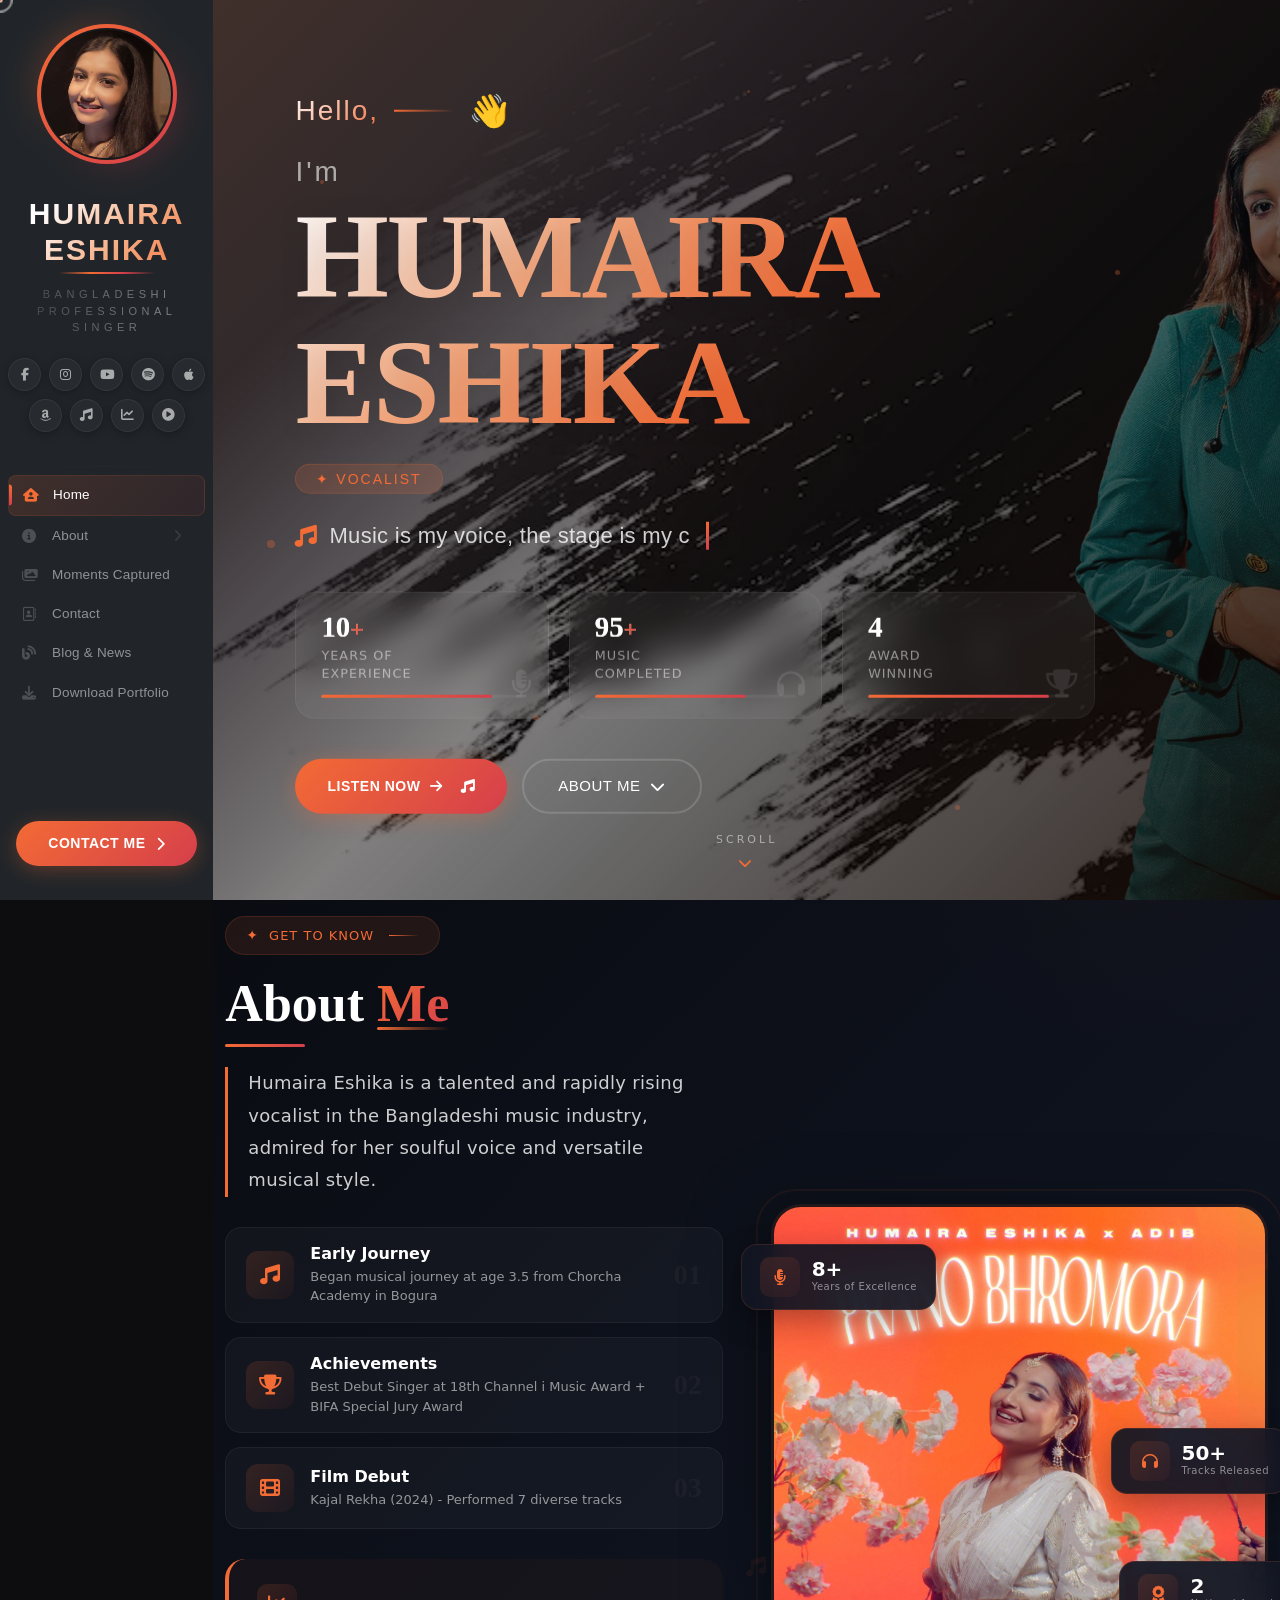
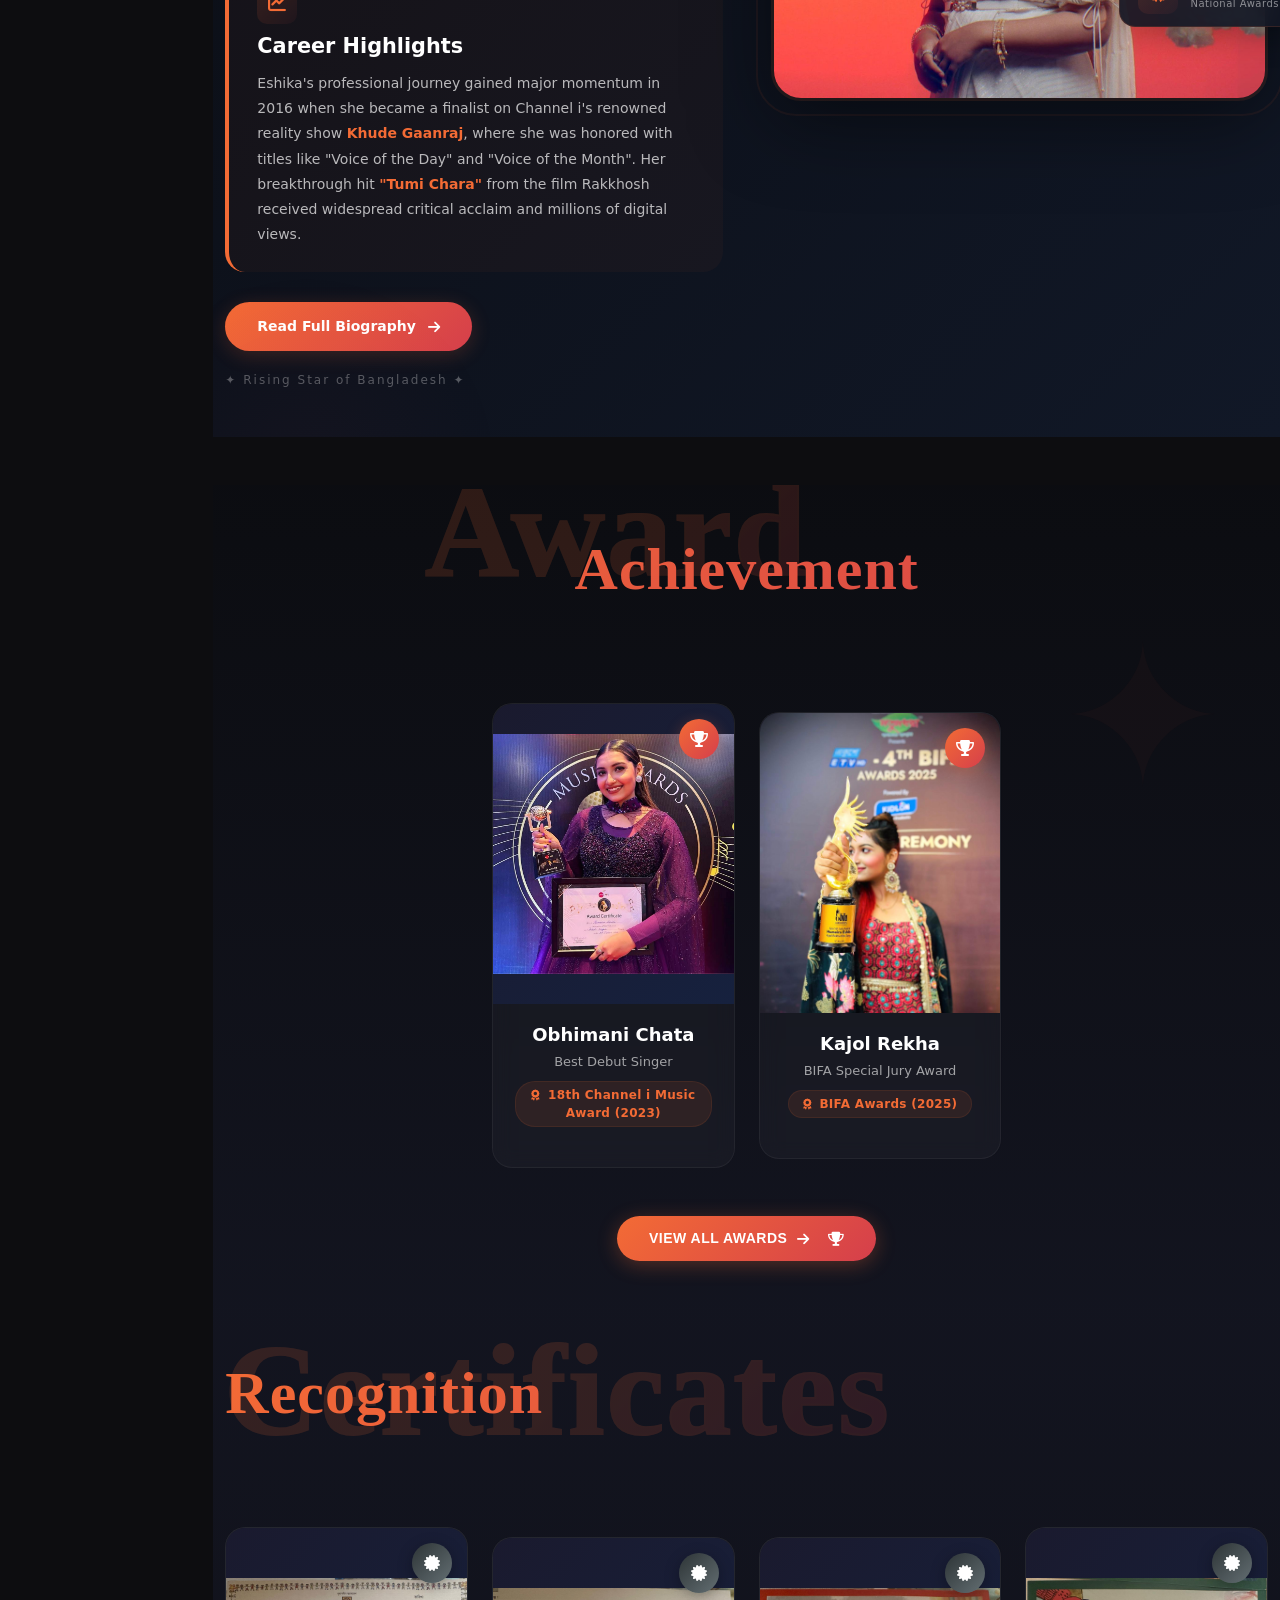
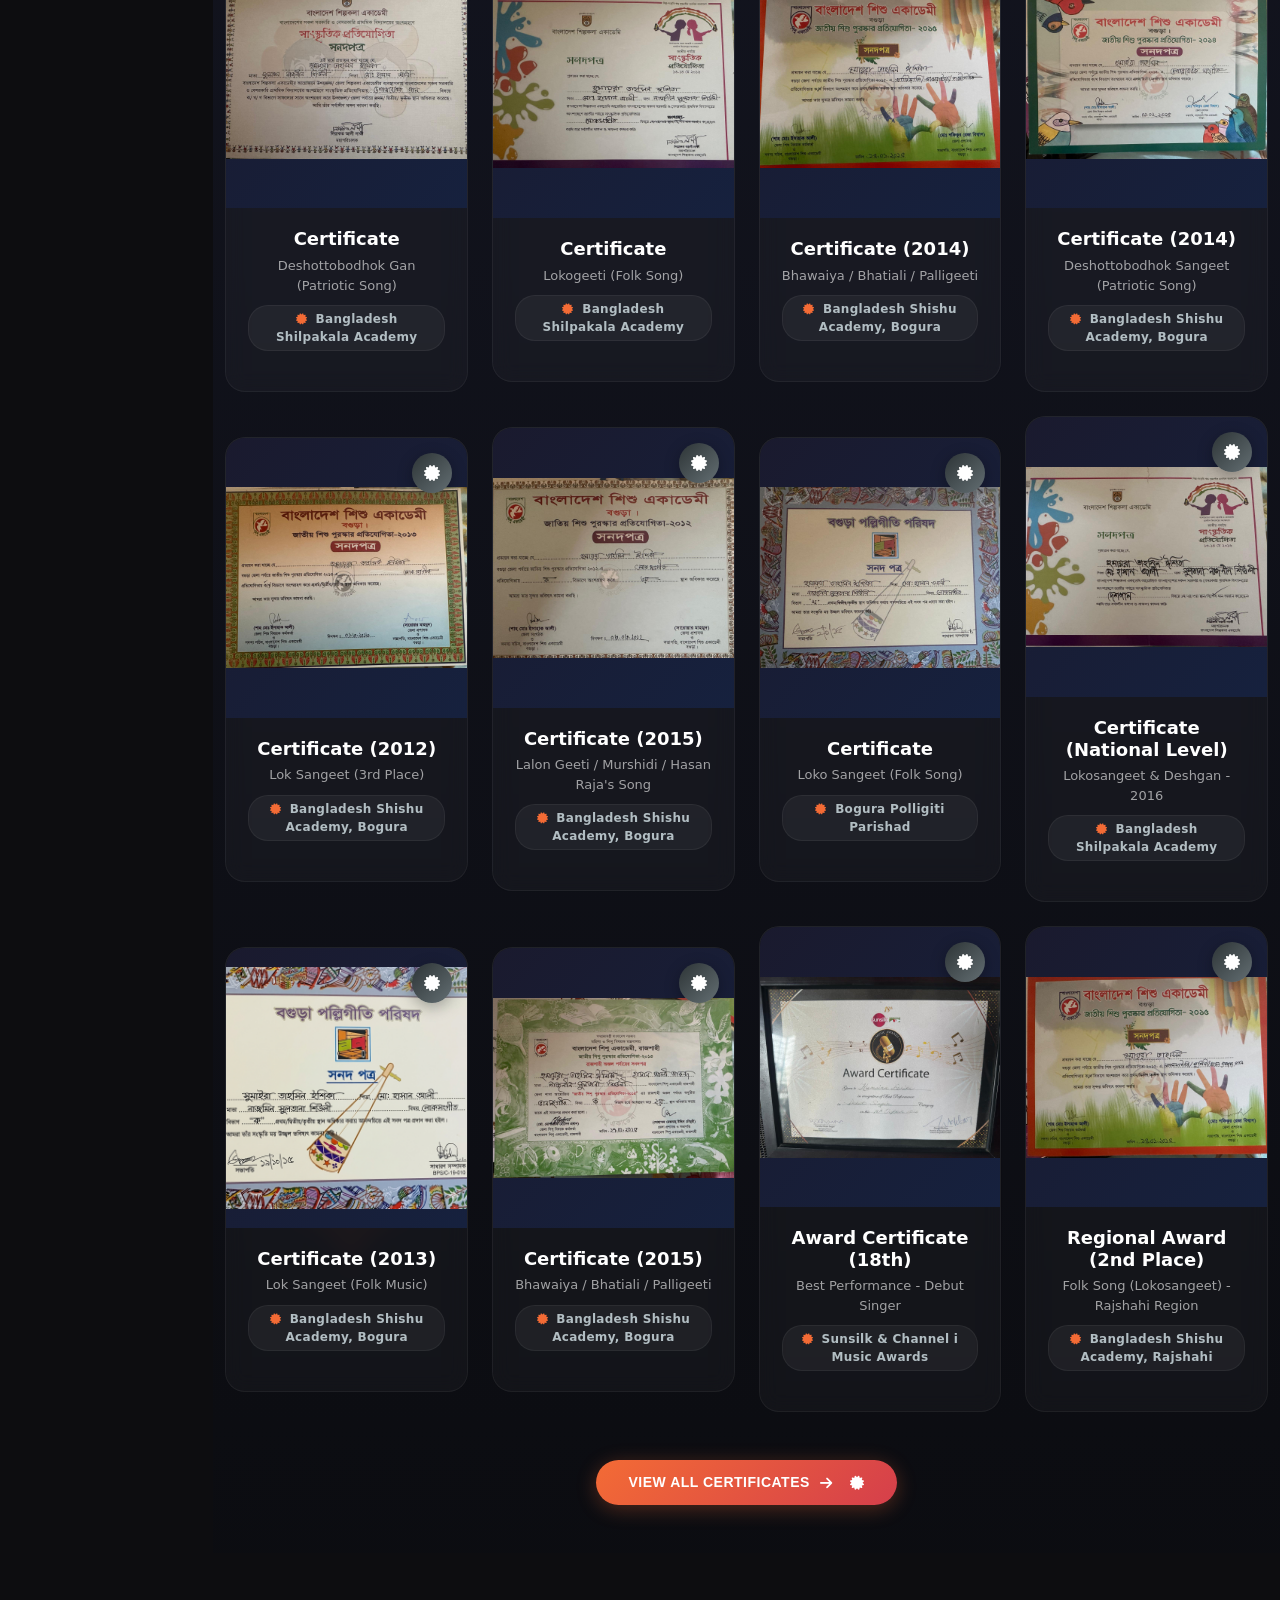
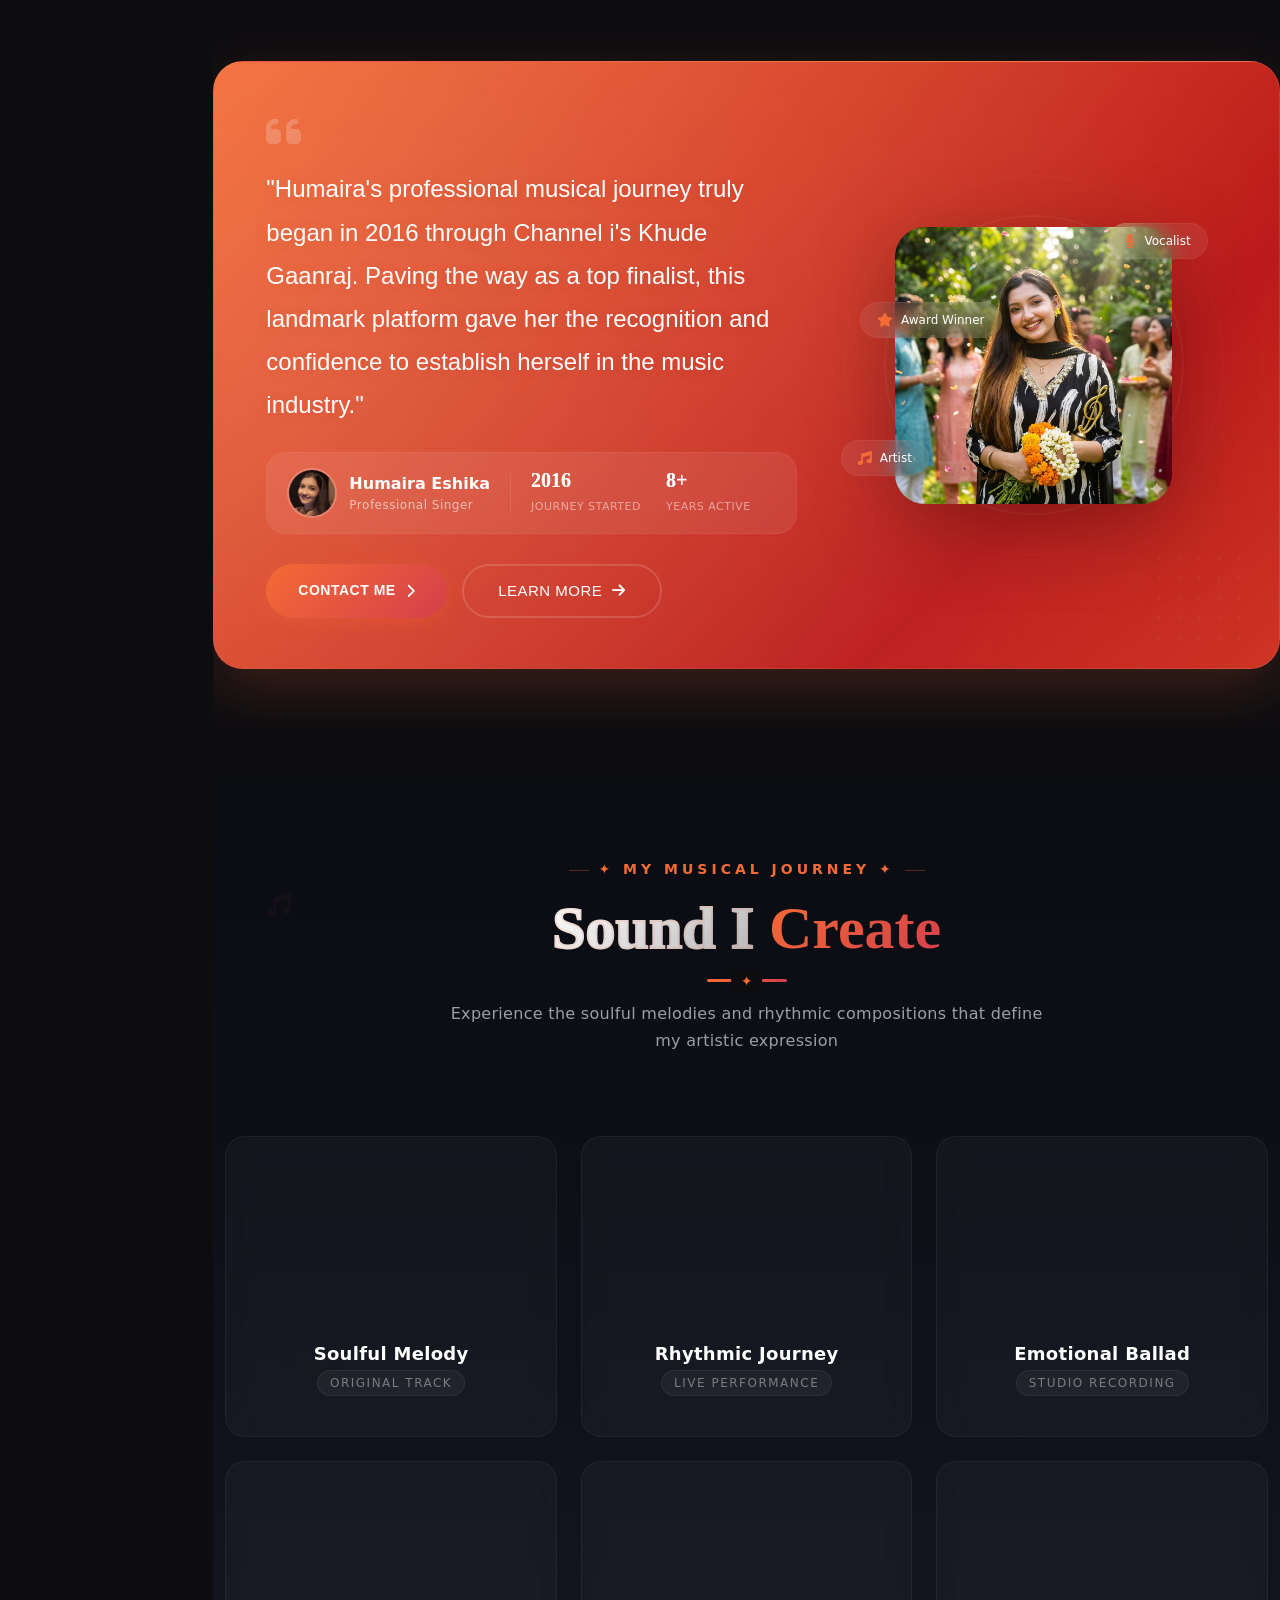
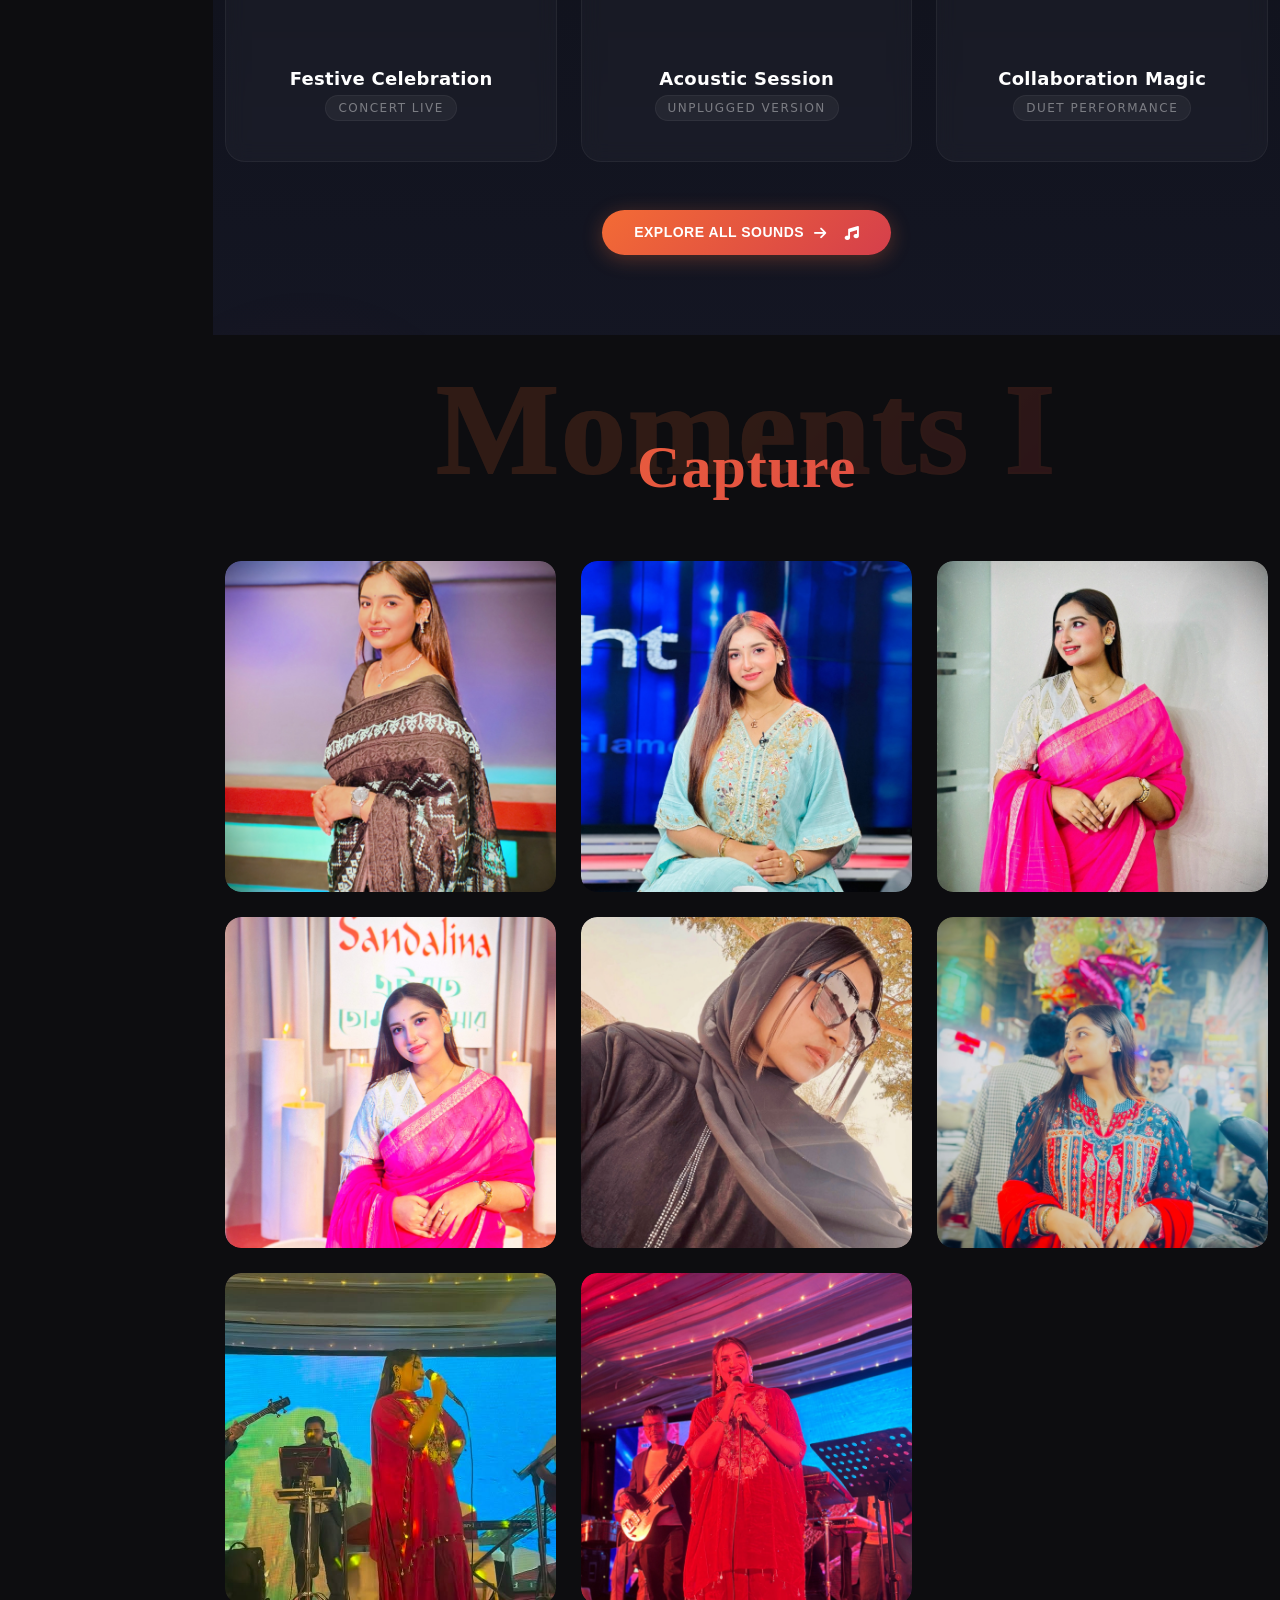
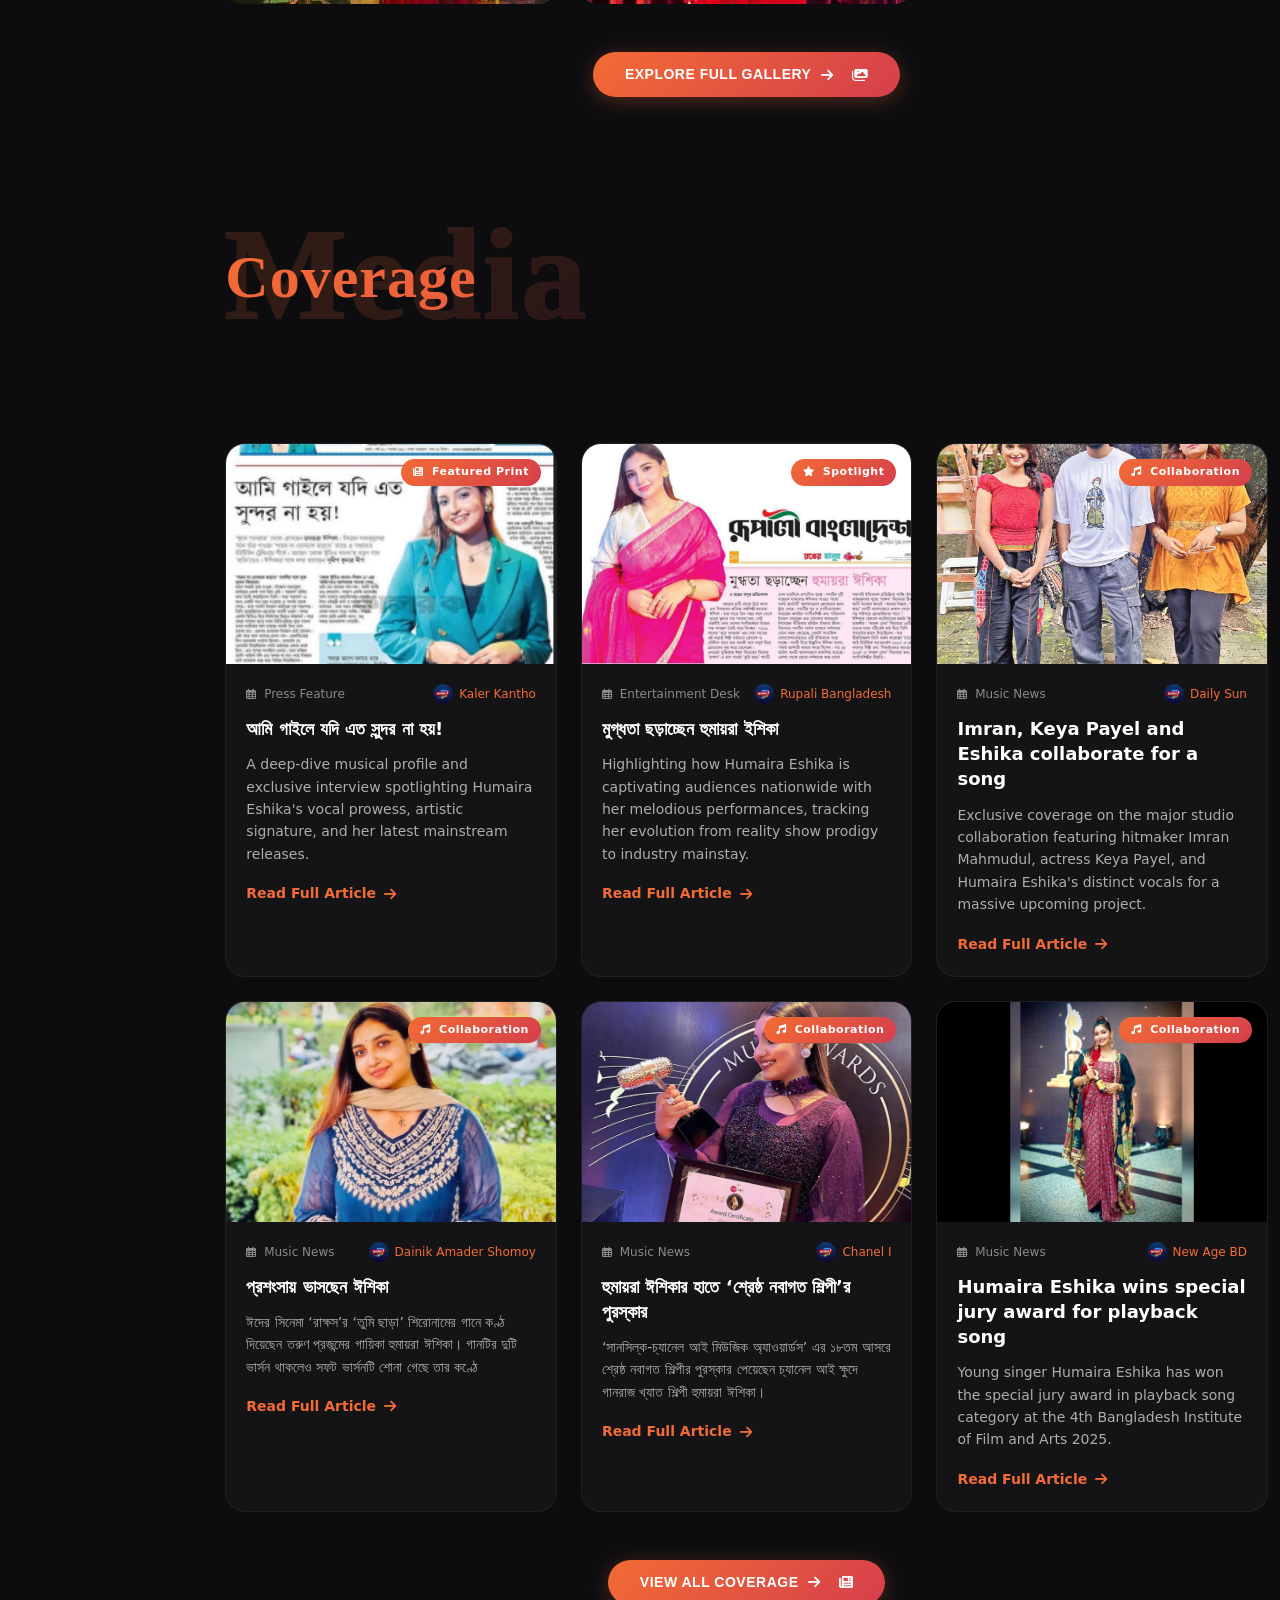
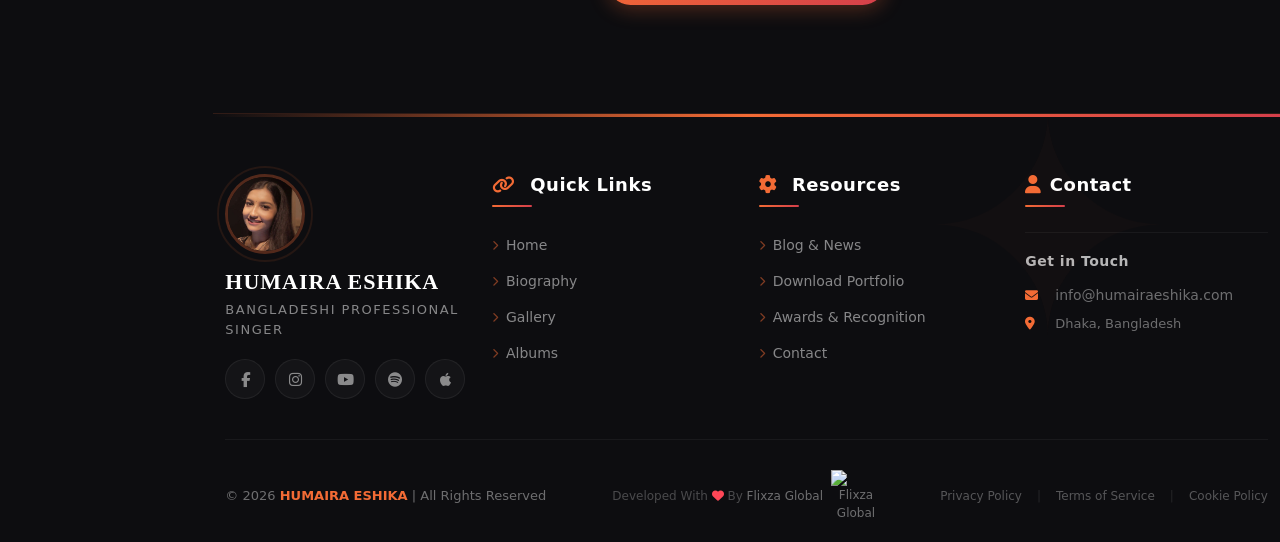
==== commit 62adc69c: "Others Page redesign Done" ====
--- a/index.html
+++ b/index.html
@@ -1,1003 +1,1284 @@
 <!doctype html>
 <html lang="en">
-
-<head>
-  <!-- ========== Basic Meta Tags for SEO ========== -->
-  <meta charset="UTF-8" />
-  <meta name="viewport" content="width=device-width, initial-scale=1.0" />
-  <title>HUMAIRA ESHIKA | Music Artist & Vocalist Portfolio</title>
-  <meta name="description"
-    content="Explore the music journey, performances, and projects of HUMAIRA ESHIKA, a passionate vocalist and music artist." />
-  <meta name="keywords" content="HUMAIRA ESHIKA, Music Artist, Singer, Vocalist, Portfolio" />
-  <meta name="author" content="HUMAIRA ESHIKA" />
-  <meta name="robots" content="index, follow" />
-
-  <!-- ========== Open Graph (for social media previews) ========== -->
-  <meta property="og:title" content="HUMAIRA ESHIKA | Music Artist Portfolio" />
-  <meta property="og:description"
-    content="Discover the voice and creative works of HUMAIRA ESHIKA, a talented music artist and performer." />
-  <meta property="og:image" content="./asset/images/logo.jpg" />
-  <meta property="og:url" content="https://humairaeshika.com/" />
-  <meta property="og:type" content="website" />
-
-  <!-- ========== Twitter Card Tags ========== -->
-  <meta name="twitter:card" content="summary_large_image" />
-  <meta name="twitter:title" content="HUMAIRA ESHIKA | Music Artist Portfolio" />
-  <meta name="twitter:description"
-    content="Discover the creative music and projects of HUMAIRA ESHIKA, a soulful singer and artist." />
-  <meta name="twitter:image" content="./asset/images/logo.jpg" />
-
-  <!-- ========== Favicon ========== -->
-  <link rel="icon" href="./asset/images/logo.jpg" />
-
-  <!-- ========== CSS Libraries ========== -->
-  <!-- Bootstrap CSS -->
-  <link rel="stylesheet" href="./asset/css/bootstrap.min.css" />
-
-  <!-- Font Awesome (Icons) -->
-  <link rel="stylesheet" href="https://cdnjs.cloudflare.com/ajax/libs/font-awesome/6.7.2/css/all.min.css"
-    integrity="sha512-Evv84Mr4kqVGRNSgIGL/F/aIDqQb7xQ2vcrdIwxfjThSH8CSR7PBEakCr51Ck+w+/U6swU2Im1vVX0SVk9ABhg=="
-    crossorigin="anonymous" referrerpolicy="no-referrer" />
-
-  <!-- Slick Carousel -->
-  <link rel="stylesheet" href="./asset/css/slick.css" />
-
-  <!-- Fancybox (Lightbox Gallery) -->
-  <link rel="stylesheet" href="./asset/css/jquery.fancybox.min.css" />
-
-  <!-- Aos Animation -->
-  <link href="https://unpkg.com/aos@2.3.1/dist/aos.css" rel="stylesheet" />
-
-  <!-- ========== Custom Styles ========== -->
-  <link rel="stylesheet" href="./asset/css/style.css" />
-</head>
-
-<body>
-  <!-- Preloader -->
-  <div id="preloader">
-    <img src="./asset/images/preloader.gif" alt="Loading..." />
-  </div>
-  <!-- Cursor Style Start -->
-  <div class="cursor"></div>
-  <!-- Cursor Style End -->
-
-  <div class="container-fluid">
-    <div class="row">
-      <!-- Sidebar -->
-      <nav class="col-md-3 col-lg-2 d-md-block bg-dark text-white sidebar p-0">
-        <div class="logo-wrapper pt-4">
-          <div class="site-logo-wrapper mx-auto">
-            <img src="./asset/images/logo.jpg" alt="Site Logo" class="site-logo" />
+  <head>
+    <!-- ========== Basic Meta Tags for SEO ========== -->
+    <meta charset="UTF-8" />
+    <meta name="viewport" content="width=device-width, initial-scale=1.0" />
+    <title>HUMAIRA ESHIKA | Music Artist & Vocalist Portfolio</title>
+    <meta
+      name="description"
+      content="Explore the music journey, performances, and projects of HUMAIRA ESHIKA, a passionate vocalist and music artist."
+    />
+    <meta
+      name="keywords"
+      content="HUMAIRA ESHIKA, Music Artist, Singer, Vocalist, Portfolio"
+    />
+    <meta name="author" content="HUMAIRA ESHIKA" />
+    <meta name="robots" content="index, follow" />
+
+    <!-- ========== Open Graph (for social media previews) ========== -->
+    <meta
+      property="og:title"
+      content="HUMAIRA ESHIKA | Music Artist Portfolio"
+    />
+    <meta
+      property="og:description"
+      content="Discover the voice and creative works of HUMAIRA ESHIKA, a talented music artist and performer."
+    />
+    <meta property="og:image" content="./asset/images/logo.jpg" />
+    <meta property="og:url" content="https://humairaeshika.com/" />
+    <meta property="og:type" content="website" />
+
+    <!-- ========== Twitter Card Tags ========== -->
+    <meta name="twitter:card" content="summary_large_image" />
+    <meta
+      name="twitter:title"
+      content="HUMAIRA ESHIKA | Music Artist Portfolio"
+    />
+    <meta
+      name="twitter:description"
+      content="Discover the creative music and projects of HUMAIRA ESHIKA, a soulful singer and artist."
+    />
+    <meta name="twitter:image" content="./asset/images/logo.jpg" />
+
+    <!-- ========== Favicon ========== -->
+    <link rel="icon" href="./asset/images/logo.jpg" />
+
+    <!-- ========== CSS Libraries ========== -->
+    <!-- Bootstrap CSS -->
+    <link rel="stylesheet" href="./asset/css/bootstrap.min.css" />
+
+    <!-- Font Awesome (Icons) -->
+    <link
+      rel="stylesheet"
+      href="https://cdnjs.cloudflare.com/ajax/libs/font-awesome/6.7.2/css/all.min.css"
+      integrity="sha512-Evv84Mr4kqVGRNSgIGL/F/aIDqQb7xQ2vcrdIwxfjThSH8CSR7PBEakCr51Ck+w+/U6swU2Im1vVX0SVk9ABhg=="
+      crossorigin="anonymous"
+      referrerpolicy="no-referrer"
+    />
+
+    <!-- Slick Carousel -->
+    <link rel="stylesheet" href="./asset/css/slick.css" />
+
+    <!-- Fancybox (Lightbox Gallery) -->
+    <link rel="stylesheet" href="./asset/css/jquery.fancybox.min.css" />
+
+    <!-- Aos Animation -->
+    <link href="https://unpkg.com/aos@2.3.1/dist/aos.css" rel="stylesheet" />
+
+    <!-- ========== Custom Styles ========== -->
+    <link rel="stylesheet" href="./asset/css/style.css" />
+  </head>
+
+  <body>
+    <!-- Preloader -->
+    <div id="preloader">
+      <img src="./asset/images/preloader.gif" alt="Loading..." />
+    </div>
+    <!-- Cursor Style Start -->
+    <div class="cursor"></div>
+    <!-- Cursor Style End -->
+
+    <div class="container-fluid">
+      <div class="row">
+        <!-- Sidebar -->
+        <nav
+          class="col-md-3 col-lg-2 d-md-block bg-dark text-white sidebar p-0"
+        >
+          <div class="logo-wrapper pt-4">
+            <div class="site-logo-wrapper mx-auto">
+              <img
+                src="./asset/images/logo.jpg"
+                alt="Site Logo"
+                class="site-logo"
+              />
+            </div>
           </div>
-        </div>
-        <div class="text-center">
-          <div class="py-3 mx-auto">
-            <h4 class="singer-title">HUMAIRA ESHIKA</h4>
-            <p class="singer-tags">BANGLADESHI PROFESSIONAL SINGER</p>
-            <!-- Social Icons -->
-            <div class="social-icons-modern">
-              <a href="https://www.facebook.com/humaira.eshika.2024/" target="_blank" class="social-link-modern"
-                aria-label="Facebook">
-                <i class="fab fa-facebook-f"></i>
+          <div class="text-center">
+            <div class="py-3 mx-auto">
+              <h4 class="singer-title">HUMAIRA ESHIKA</h4>
+              <p class="singer-tags">BANGLADESHI PROFESSIONAL SINGER</p>
+              <!-- Social Icons -->
+              <div class="social-icons-modern">
+                <a
+                  href="https://www.facebook.com/humaira.eshika.2024/"
+                  target="_blank"
+                  class="social-link-modern"
+                  aria-label="Facebook"
+                >
+                  <i class="fab fa-facebook-f"></i>
+                </a>
+                <a
+                  href="https://www.instagram.com/humaira_eshika/"
+                  target="_blank"
+                  class="social-link-modern"
+                  aria-label="Instagram"
+                >
+                  <i class="fab fa-instagram"></i>
+                </a>
+                <a
+                  href="https://www.youtube.com/@humairaeshikamusic"
+                  target="_blank"
+                  class="social-link-modern"
+                  aria-label="YouTube"
+                >
+                  <i class="fab fa-youtube"></i>
+                </a>
+                <a
+                  href="https://open.spotify.com/artist/3MbBSUTIclPUAhzPS5SZQR"
+                  target="_blank"
+                  class="social-link-modern"
+                  aria-label="Spotify"
+                >
+                  <i class="fab fa-spotify"></i>
+                </a>
+                <a
+                  href="https://music.apple.com/us/artist/humaira-eshika/1598285466"
+                  target="_blank"
+                  class="social-link-modern"
+                  aria-label="Apple Music"
+                >
+                  <i class="fab fa-apple"></i>
+                </a>
+                <a
+                  href="https://music.amazon.com/artists/B09MT78NBP/humaira-eshika"
+                  target="_blank"
+                  class="social-link-modern"
+                  aria-label="Amazon Music"
+                >
+                  <i class="fab fa-amazon"></i>
+                </a>
+                <a
+                  href="https://audiomack.com/artist/humairaeshika"
+                  target="_blank"
+                  class="social-link-modern"
+                  aria-label="AudioMack"
+                >
+                  <i class="fas fa-music"></i>
+                </a>
+                <a
+                  href="https://www.viberate.com/artist/humaira-eshika"
+                  target="_blank"
+                  class="social-link-modern"
+                  aria-label="Viberate"
+                >
+                  <i class="fas fa-chart-line"></i>
+                </a>
+                <a
+                  href="https://gaana.com/artist/humaira-eshika"
+                  target="_blank"
+                  class="social-link-modern"
+                  aria-label="Gaana"
+                >
+                  <i class="fas fa-play-circle"></i>
+                </a>
+              </div>
+              <!-- Social Icons End -->
+            </div>
+          </div>
+          <!-- Divider -->
+          <hr class="sidebar-divider" />
+          <!-- Divider end -->
+          <ul class="nav flex-column px-2 mt-2 site-vt-menu">
+            <li class="nav-item">
+              <a class="nav-link active" href="index.html"
+                ><i class="fas fa-house-user"></i> Home</a
+              >
+            </li>
+            <li class="nav-item dropdown-item-wrapper">
+              <a
+                class="nav-link dropdown-toggle-custom"
+                href="#about"
+                data-target="aboutDropdown"
+              >
+                <i class="fas fa-info-circle"></i> About
+                <i class="fas fa-angle-right dropdown-arrow"></i>
               </a>
-              <a href="https://www.instagram.com/humaira_eshika/" target="_blank" class="social-link-modern"
-                aria-label="Instagram">
-                <i class="fab fa-instagram"></i>
-              </a>
-              <a href="https://www.youtube.com/@humairaeshikamusic" target="_blank" class="social-link-modern"
-                aria-label="YouTube">
-                <i class="fab fa-youtube"></i>
-              </a>
-              <a href="https://open.spotify.com/artist/3MbBSUTIclPUAhzPS5SZQR" target="_blank"
-                class="social-link-modern" aria-label="Spotify">
-                <i class="fab fa-spotify"></i>
-              </a>
-              <a href="https://music.apple.com/us/artist/humaira-eshika/1598285466" target="_blank"
-                class="social-link-modern" aria-label="Apple Music">
-                <i class="fab fa-apple"></i>
-              </a>
-              <a href="https://music.amazon.com/artists/B09MT78NBP/humaira-eshika" target="_blank"
-                class="social-link-modern" aria-label="Amazon Music">
-                <i class="fab fa-amazon"></i>
-              </a>
-              <a href="https://audiomack.com/artist/humairaeshika" target="_blank" class="social-link-modern"
-                aria-label="AudioMack">
-                <i class="fas fa-music"></i>
-              </a>
-              <a href="https://www.viberate.com/artist/humaira-eshika" target="_blank" class="social-link-modern"
-                aria-label="Viberate">
-                <i class="fas fa-chart-line"></i>
-              </a>
-              <a href="https://gaana.com/artist/humaira-eshika" target="_blank" class="social-link-modern"
-                aria-label="Gaana">
-                <i class="fas fa-play-circle"></i>
-              </a>
-            </div>
-            <!-- Social Icons End -->
-          </div>
-        </div>
-        <!-- Divider -->
-        <hr class="sidebar-divider" />
-        <!-- Divider end -->
-        <ul class="nav flex-column px-2 mt-2 site-vt-menu">
-          <li class="nav-item">
-            <a class="nav-link active" href="index.html"><i class="fas fa-house-user"></i> Home</a>
-          </li>
-          <li class="nav-item dropdown-item-wrapper">
-            <a class="nav-link dropdown-toggle-custom" href="#about" data-target="aboutDropdown">
-              <i class="fas fa-info-circle"></i> About
-              <i class="fas fa-angle-right dropdown-arrow"></i>
-            </a>
-            <ul class="dropdown-menu-custom" id="aboutDropdown">
-              <li><a class="dropdown-item-custom" href="bio.html">Biography</a></li>
-              <li><a class="dropdown-item-custom" href="awards.html">Awards</a></li>
-              <li><a class="dropdown-item-custom" href="albums.html">Album</a></li>
-            </ul>
-          </li>
-          <li class="nav-item">
-            <a class="nav-link" href="gallery.html"><i class="fas fa-images"></i> Portfolio</a>
-          </li>
-          <li class="nav-item">
-            <a class="nav-link" href="contact.html"><i class="fa-regular fa-address-book"></i> Contact</a>
-          </li>
-          <li class="nav-item">
-            <a class="nav-link" href="blog.html"><i class="fa-solid fa-blog"></i> Blog & News</a>
-          </li>
-          <li class="nav-item">
-            <a class="nav-link" href="asset/Humaira-Eshika-Profile.pdf"><i class="fa-solid fa-download"></i> Download
-              Portfolio</a>
-          </li>
-        </ul>
-        <div class="sidebar-bottom">
-          <a href="contact.html" class="btn-primary-modern">
-            <span>Contact Me</span>
-            <i class="fas fa-chevron-right"></i>
-          </a>
-        </div>
-      </nav>
-
-      <!-- Mobile Menu Section -->
-      <div class="mobile-menu">
-        <div class="mobile-menu-inner">
-          <!-- Hamburger Button -->
-          <div class="mobile-menu-left">
-            <button class="mobile-menu-button" type="button" data-bs-toggle="offcanvas" data-bs-target="#mobileMenu"
-              aria-controls="mobileMenu">
-              <svg xmlns="http://www.w3.org/2000/svg" width="28" height="28" viewBox="0 0 100 100">
-                <path d="M10 20h80M10 50h80M10 80h80" stroke="white" stroke-width="6" stroke-linecap="round" />
-              </svg>
-            </button>
-          </div>
-
-          <!-- Contact Button -->
-          <div class="mobile-menu-right">
-            <a href="contact.html" class="btn-mobile-modern">
-              <span>Contact</span>
+              <ul class="dropdown-menu-custom" id="aboutDropdown">
+                <li>
+                  <a class="dropdown-item-custom" href="bio.html">Biography</a>
+                </li>
+                <li>
+                  <a class="dropdown-item-custom" href="awards.html">Awards</a>
+                </li>
+                <li>
+                  <a class="dropdown-item-custom" href="albums.html">Album</a>
+                </li>
+              </ul>
+            </li>
+            <li class="nav-item">
+              <a class="nav-link" href="gallery.html"
+                ><i class="fas fa-images"></i>Moments Captured</a
+              >
+            </li>
+            <li class="nav-item">
+              <a class="nav-link" href="contact.html"
+                ><i class="fa-regular fa-address-book"></i> Contact</a
+              >
+            </li>
+            <li class="nav-item">
+              <a class="nav-link" href="blog.html"
+                ><i class="fa-solid fa-blog"></i> Blog & News</a
+              >
+            </li>
+            <li class="nav-item">
+              <a target="_blank" class="nav-link" href="asset/Humaira-Eshika-Profile.pdf"
+                ><i class="fa-solid fa-download"></i> Download Portfolio</a
+              >
+            </li>
+          </ul>
+          <div class="sidebar-bottom">
+            <a href="contact.html" class="btn-primary-modern">
+              <span>Contact Me</span>
               <i class="fas fa-chevron-right"></i>
             </a>
           </div>
-        </div>
-
-        <!-- Offcanvas Mobile Menu -->
-        <div class="offcanvas offcanvas-start mobile-offcanvas" data-bs-scroll="true" tabindex="-1" id="mobileMenu"
-          aria-labelledby="mobileMenuLabel">
-          <div class="offcanvas-header">
-            <h5 class="offcanvas-title" id="mobileMenuLabel"></h5>
-            <button type="button" class="btn-close btn-close-white" data-bs-dismiss="offcanvas"
-              aria-label="Close"></button>
+        </nav>
+
+        <!-- Mobile Menu Section -->
+        <div class="mobile-menu">
+          <div class="mobile-menu-inner">
+            <!-- Hamburger Button -->
+            <div class="mobile-menu-left">
+              <button
+                class="mobile-menu-button"
+                type="button"
+                data-bs-toggle="offcanvas"
+                data-bs-target="#mobileMenu"
+                aria-controls="mobileMenu"
+              >
+                <svg
+                  xmlns="http://www.w3.org/2000/svg"
+                  width="28"
+                  height="28"
+                  viewBox="0 0 100 100"
+                >
+                  <path
+                    d="M10 20h80M10 50h80M10 80h80"
+                    stroke="white"
+                    stroke-width="6"
+                    stroke-linecap="round"
+                  />
+                </svg>
+              </button>
+            </div>
+
+            <!-- Contact Button -->
+            <div class="mobile-menu-right">
+              <a href="contact.html" class="btn-mobile-modern">
+                <span>Contact</span>
+                <i class="fas fa-chevron-right"></i>
+              </a>
+            </div>
           </div>
-          <div class="offcanvas-body">
-            <nav class="mobile-sidebar-nav">
-              <!-- Logo -->
-              <div class="mobile-logo-wrapper">
-                <div class="site-logo-wrapper mobile-logo">
-                  <img src="./asset/images/logo.jpg" alt="Site Logo" class="site-logo" />
-                </div>
-              </div>
-
-              <!-- Profile -->
-              <div class="text-center">
-                <h4 class="singer-title">HUMAIRA ESHIKA</h4>
-                <p class="singer-tags">BANGLADESHI PROFESSIONAL SINGER</p>
-
-                <!-- Social Icons -->
-                <div class="social-icons-modern mobile-social">
-                  <a href="https://www.facebook.com/humaira.eshika.2024/" target="_blank" class="social-link-modern"
-                    aria-label="Facebook">
-                    <i class="fab fa-facebook-f"></i>
+
+          <!-- Offcanvas Mobile Menu -->
+          <div
+            class="offcanvas offcanvas-start mobile-offcanvas"
+            data-bs-scroll="true"
+            tabindex="-1"
+            id="mobileMenu"
+            aria-labelledby="mobileMenuLabel"
+          >
+            <div class="offcanvas-header">
+              <h5 class="offcanvas-title" id="mobileMenuLabel"></h5>
+              <button
+                type="button"
+                class="btn-close btn-close-white"
+                data-bs-dismiss="offcanvas"
+                aria-label="Close"
+              ></button>
+            </div>
+            <div class="offcanvas-body">
+              <nav class="mobile-sidebar-nav">
+                <!-- Logo -->
+                <div class="mobile-logo-wrapper">
+                  <div class="site-logo-wrapper mobile-logo">
+                    <img
+                      src="./asset/images/logo.jpg"
+                      alt="Site Logo"
+                      class="site-logo"
+                    />
+                  </div>
+                </div>
+
+                <!-- Profile -->
+                <div class="text-center">
+                  <h4 class="singer-title">HUMAIRA ESHIKA</h4>
+                  <p class="singer-tags">BANGLADESHI PROFESSIONAL SINGER</p>
+
+                  <!-- Social Icons -->
+                  <div class="social-icons-modern mobile-social">
+                    <a
+                      href="https://www.facebook.com/humaira.eshika.2024/"
+                      target="_blank"
+                      class="social-link-modern"
+                      aria-label="Facebook"
+                    >
+                      <i class="fab fa-facebook-f"></i>
+                    </a>
+                    <a
+                      href="https://www.instagram.com/humaira_eshika/"
+                      target="_blank"
+                      class="social-link-modern"
+                      aria-label="Instagram"
+                    >
+                      <i class="fab fa-instagram"></i>
+                    </a>
+                    <a
+                      href="https://www.youtube.com/@humairaeshikamusic"
+                      target="_blank"
+                      class="social-link-modern"
+                      aria-label="YouTube"
+                    >
+                      <i class="fab fa-youtube"></i>
+                    </a>
+                    <a
+                      href="https://open.spotify.com/artist/3MbBSUTIclPUAhzPS5SZQR"
+                      target="_blank"
+                      class="social-link-modern"
+                      aria-label="Spotify"
+                    >
+                      <i class="fab fa-spotify"></i>
+                    </a>
+                    <a
+                      href="https://music.apple.com/us/artist/humaira-eshika/1598285466"
+                      target="_blank"
+                      class="social-link-modern"
+                      aria-label="Apple Music"
+                    >
+                      <i class="fab fa-apple"></i>
+                    </a>
+                    <a
+                      href="https://music.amazon.com/artists/B09MT78NBP/humaira-eshika"
+                      target="_blank"
+                      class="social-link-modern"
+                      aria-label="Amazon Music"
+                    >
+                      <i class="fab fa-amazon"></i>
+                    </a>
+                    <a
+                      href="https://audiomack.com/artist/humairaeshika"
+                      target="_blank"
+                      class="social-link-modern"
+                      aria-label="AudioMack"
+                    >
+                      <i class="fas fa-music"></i>
+                    </a>
+                    <a
+                      href="https://www.viberate.com/artist/humaira-eshika"
+                      target="_blank"
+                      class="social-link-modern"
+                      aria-label="Viberate"
+                    >
+                      <i class="fas fa-chart-line"></i>
+                    </a>
+                    <a
+                      href="https://gaana.com/artist/humaira-eshika"
+                      target="_blank"
+                      class="social-link-modern"
+                      aria-label="Gaana"
+                    >
+                      <i class="fas fa-play-circle"></i>
+                    </a>
+                  </div>
+                </div>
+
+                <hr class="sidebar-divider" />
+
+                <!-- Navigation -->
+                <ul class="site-vt-menu">
+                  <li class="nav-item">
+                    <a class="nav-link active" href="index.html"
+                      ><i class="fas fa-house-user"></i> Home</a
+                    >
+                  </li>
+                  <li class="nav-item dropdown-item-wrapper">
+                    <a
+                      class="nav-link dropdown-toggle-custom"
+                      href="#about"
+                      data-target="mobileAboutDropdown"
+                    >
+                      <i class="fas fa-info-circle"></i> About
+                      <i class="fas fa-angle-right dropdown-arrow"></i>
+                    </a>
+                    <ul class="dropdown-menu-custom" id="mobileAboutDropdown">
+                      <li>
+                        <a class="dropdown-item-custom" href="bio.html"
+                          >Biography</a
+                        >
+                      </li>
+                      <li>
+                        <a class="dropdown-item-custom" href="awards.html"
+                          >Awards</a
+                        >
+                      </li>
+                      <li>
+                        <a class="dropdown-item-custom" href="albums.html"
+                          >Album</a
+                        >
+                      </li>
+                    </ul>
+                  </li>
+                  <li class="nav-item">
+                    <a class="nav-link" href="gallery.html"
+                      ><i class="fas fa-images"></i>Moments Captured</a
+                    >
+                  </li>
+                  <li class="nav-item">
+                    <a class="nav-link" href="contact.html"
+                      ><i class="fa-regular fa-address-book"></i> Contact</a
+                    >
+                  </li>
+                  <li class="nav-item">
+                    <a class="nav-link" href="blog.html"
+                      ><i class="fa-solid fa-blog"></i> Blog & News</a
+                    >
+                  </li>
+                  <li class="nav-item">
+                    <a target="_blank" class="nav-link" href="asset/Humaira-Eshika-Profile.pdf"
+                      ><i class="fa-solid fa-download"></i> Download
+                      Portfolio</a
+                    >
+                  </li>
+                </ul>
+
+                <div class="mobile-bottom">
+                  <a href="contact.html" class="btn-primary-modern">
+                    <span>Contact Me</span>
+                    <i class="fas fa-chevron-right"></i>
                   </a>
-                  <a href="https://www.instagram.com/humaira_eshika/" target="_blank" class="social-link-modern"
-                    aria-label="Instagram">
-                    <i class="fab fa-instagram"></i>
-                  </a>
-                  <a href="https://www.youtube.com/@humairaeshikamusic" target="_blank" class="social-link-modern"
-                    aria-label="YouTube">
-                    <i class="fab fa-youtube"></i>
-                  </a>
-                  <a href="https://open.spotify.com/artist/3MbBSUTIclPUAhzPS5SZQR" target="_blank"
-                    class="social-link-modern" aria-label="Spotify">
-                    <i class="fab fa-spotify"></i>
-                  </a>
-                  <a href="https://music.apple.com/us/artist/humaira-eshika/1598285466" target="_blank"
-                    class="social-link-modern" aria-label="Apple Music">
-                    <i class="fab fa-apple"></i>
-                  </a>
-                  <a href="https://music.amazon.com/artists/B09MT78NBP/humaira-eshika" target="_blank"
-                    class="social-link-modern" aria-label="Amazon Music">
-                    <i class="fab fa-amazon"></i>
-                  </a>
-                  <a href="https://audiomack.com/artist/humairaeshika" target="_blank" class="social-link-modern"
-                    aria-label="AudioMack">
-                    <i class="fas fa-music"></i>
-                  </a>
-                  <a href="https://www.viberate.com/artist/humaira-eshika" target="_blank" class="social-link-modern"
-                    aria-label="Viberate">
-                    <i class="fas fa-chart-line"></i>
-                  </a>
-                  <a href="https://gaana.com/artist/humaira-eshika" target="_blank" class="social-link-modern"
-                    aria-label="Gaana">
-                    <i class="fas fa-play-circle"></i>
-                  </a>
-                </div>
-              </div>
-
-              <hr class="sidebar-divider" />
-
-              <!-- Navigation -->
-              <ul class="site-vt-menu">
-                <li class="nav-item">
-                  <a class="nav-link active" href="index.html"><i class="fas fa-house-user"></i> Home</a>
-                </li>
-                <li class="nav-item dropdown-item-wrapper">
-                  <a class="nav-link dropdown-toggle-custom" href="#about" data-target="mobileAboutDropdown">
-                    <i class="fas fa-info-circle"></i> About
-                    <i class="fas fa-angle-right dropdown-arrow"></i>
-                  </a>
-                  <ul class="dropdown-menu-custom" id="mobileAboutDropdown">
-                    <li><a class="dropdown-item-custom" href="bio.html">Biography</a></li>
-                    <li><a class="dropdown-item-custom" href="awards.html">Awards</a></li>
-                    <li><a class="dropdown-item-custom" href="albums.html">Album</a></li>
-                  </ul>
-                </li>
-                <li class="nav-item">
-                  <a class="nav-link" href="gallery.html"><i class="fas fa-images"></i> Portfolio</a>
-                </li>
-                <li class="nav-item">
-                  <a class="nav-link" href="contact.html"><i class="fa-regular fa-address-book"></i> Contact</a>
-                </li>
-                <li class="nav-item">
-                  <a class="nav-link" href="blog.html"><i class="fa-solid fa-blog"></i> Blog & News</a>
-                </li>
-                <li class="nav-item">
-                  <a class="nav-link" href="asset/Humaira-Eshika-Profile.pdf"><i class="fa-solid fa-download"></i>
-                    Download Portfolio</a>
-                </li>
-              </ul>
-
-              <div class="mobile-bottom">
-                <a href="contact.html" class="btn-primary-modern">
-                  <span>Contact Me</span>
-                  <i class="fas fa-chevron-right"></i>
-                </a>
-              </div>
-            </nav>
+                </div>
+              </nav>
+            </div>
           </div>
         </div>
-      </div>
-      <!-- End of Mobile Menu Section -->
-
-      <!-- Main Content -->
-      <main class="col-md-9 col-12 ms-sm-auto col-lg-10 ps-lg-0 ps-0 pe-0">
-        <!-- Banner Section Start -->
-        <!-- ============================================================
+        <!-- End of Mobile Menu Section -->
+
+        <!-- Main Content -->
+        <main class="col-md-9 col-12 ms-sm-auto col-lg-10 ps-lg-0 ps-0 pe-0">
+          <!-- Banner Section Start -->
+          <!-- ============================================================
    BANNER SECTION - Modern Design
    ============================================================ -->
-        <section class="banner-section" id="home">
-          <div class="banner-wrapper">
-            <!-- Background with parallax-style zoom -->
-            <div class="banner-bg">
-              <img src="./asset/images/banner-one.jpg" alt="Banner Background" class="banner-img" />
-              <div class="banner-overlay"></div>
+          <section class="banner-section" id="home">
+            <div class="banner-wrapper">
+              <!-- Background with parallax-style zoom -->
+              <div class="banner-bg">
+                <img
+                  src="./asset/images/banner-one.jpg"
+                  alt="Banner Background"
+                  class="banner-img"
+                />
+                <div class="banner-overlay"></div>
+              </div>
+
+              <!-- Modern gradient accent overlay -->
+              <div class="gradient-accent"></div>
+
+              <!-- Animated particles -->
+              <div class="particles-container">
+                <span class="particle"></span>
+                <span class="particle"></span>
+                <span class="particle"></span>
+                <span class="particle"></span>
+                <span class="particle"></span>
+                <span class="particle"></span>
+                <span class="particle"></span>
+                <span class="particle"></span>
+              </div>
+
+              <div class="banner-content">
+                <div class="container-modern">
+                  <div class="content-inner">
+                    <!-- Animated greeting -->
+                    <div class="greeting-wrapper">
+                      <span class="hello-text">Hello,</span>
+                      <div class="accent-line"></div>
+                      <span class="wave-emoji">👋</span>
+                    </div>
+
+                    <!-- Main Title with modern split styling -->
+                    <h1 class="main-title">
+                      <span class="title-line">I'm</span>
+                      <span class="title-name">HUMAIRA ESHIKA</span>
+                      <span class="title-badge">✦ Vocalist</span>
+                    </h1>
+
+                    <!-- Modern Typewriter with gradient text -->
+                    <div class="typewriter-modern">
+                      <i class="fas fa-music musical-note"></i>
+                      <p id="text-typing" class="mb-0"></p>
+                      <span class="cursor-modern"></span>
+                    </div>
+
+                    <!-- Stats Cards - Modern glassmorphism design -->
+                    <div class="stats-grid">
+                      <div class="stat-card">
+                        <div class="stat-number">10<span>+</span></div>
+                        <div class="stat-label">Years of<br />Experience</div>
+                        <div class="stat-icon">
+                          <i class="fas fa-microphone-alt"></i>
+                        </div>
+                        <div class="stat-progress">
+                          <div class="progress-bar" style="width: 85%"></div>
+                        </div>
+                      </div>
+                      <div class="stat-card">
+                        <div class="stat-number">95<span>+</span></div>
+                        <div class="stat-label">Music<br />Completed</div>
+                        <div class="stat-icon">
+                          <i class="fas fa-headphones"></i>
+                        </div>
+                        <div class="stat-progress">
+                          <div class="progress-bar" style="width: 75%"></div>
+                        </div>
+                      </div>
+                      <div class="stat-card">
+                        <div class="stat-number">4<span></span></div>
+                        <div class="stat-label">Award<br />Winning</div>
+                        <div class="stat-icon">
+                          <i class="fas fa-trophy"></i>
+                        </div>
+                        <div class="stat-progress">
+                          <div class="progress-bar" style="width: 90%"></div>
+                        </div>
+                      </div>
+                    </div>
+
+                    <!-- CTA Buttons -->
+                    <div class="cta-wrapper">
+                      <a href="#" class="btn-primary-modern">
+                        <span>Listen Now</span>
+                        <i class="fas fa-arrow-right"></i>
+                        <i class="fas fa-music ms-2"></i>
+                      </a>
+                      <a href="#about" class="btn-secondary-modern">
+                        <span>About Me</span>
+                        <i class="fas fa-chevron-down"></i>
+                      </a>
+                    </div>
+                  </div>
+                </div>
+              </div>
+
+              <!-- Scroll indicator -->
+              <div class="scroll-indicator">
+                <span>Scroll</span>
+                <i class="fas fa-chevron-down"></i>
+              </div>
             </div>
-
-            <!-- Modern gradient accent overlay -->
-            <div class="gradient-accent"></div>
-
-            <!-- Animated particles -->
-            <div class="particles-container">
-              <span class="particle"></span>
-              <span class="particle"></span>
-              <span class="particle"></span>
-              <span class="particle"></span>
-              <span class="particle"></span>
-              <span class="particle"></span>
-              <span class="particle"></span>
-              <span class="particle"></span>
-            </div>
-
-            <div class="banner-content">
-              <div class="container-modern">
-                <div class="content-inner">
-                  <!-- Animated greeting -->
-                  <div class="greeting-wrapper">
-                    <span class="hello-text">Hello,</span>
-                    <div class="accent-line"></div>
-                    <span class="wave-emoji">👋</span>
-                  </div>
-
-                  <!-- Main Title with modern split styling -->
-                  <h1 class="main-title">
-                    <span class="title-line">I'm</span>
-                    <span class="title-name">HUMAIRA ESHIKA</span>
-                    <span class="title-badge">✦ Vocalist</span>
-                  </h1>
-
-                  <!-- Modern Typewriter with gradient text -->
-                  <div class="typewriter-modern">
-                    <i class="fas fa-music musical-note"></i>
-                    <p id="text-typing" class="mb-0"></p>
-                    <span class="cursor-modern"></span>
-                  </div>
-
-                  <!-- Stats Cards - Modern glassmorphism design -->
-                  <div class="stats-grid">
-                    <div class="stat-card">
-                      <div class="stat-number">10<span>+</span></div>
-                      <div class="stat-label">Years of<br />Experience</div>
-                      <div class="stat-icon">
-                        <i class="fas fa-microphone-alt"></i>
-                      </div>
-                      <div class="stat-progress">
-                        <div class="progress-bar" style="width: 85%"></div>
-                      </div>
-                    </div>
-                    <div class="stat-card">
-                      <div class="stat-number">95<span>+</span></div>
-                      <div class="stat-label">Music<br />Completed</div>
-                      <div class="stat-icon">
-                        <i class="fas fa-headphones"></i>
-                      </div>
-                      <div class="stat-progress">
-                        <div class="progress-bar" style="width: 75%"></div>
-                      </div>
-                    </div>
-                    <div class="stat-card">
-                      <div class="stat-number">4<span></span></div>
-                      <div class="stat-label">Award<br />Winning</div>
-                      <div class="stat-icon">
-                        <i class="fas fa-trophy"></i>
-                      </div>
-                      <div class="stat-progress">
-                        <div class="progress-bar" style="width: 90%"></div>
-                      </div>
-                    </div>
-                  </div>
-
-                  <!-- CTA Buttons -->
-                  <div class="cta-wrapper">
-                    <a href="#" class="btn-primary-modern">
-                      <span>Listen Now</span>
-                      <i class="fas fa-arrow-right"></i>
-                      <i class="fas fa-music ms-2"></i>
-                    </a>
-                    <a href="#about" class="btn-secondary-modern">
-                      <span>About Me</span>
-                      <i class="fas fa-chevron-down"></i>
-                    </a>
-                  </div>
-                </div>
-              </div>
-            </div>
-
-            <!-- Scroll indicator -->
-            <div class="scroll-indicator">
-              <span>Scroll</span>
-              <i class="fas fa-chevron-down"></i>
-            </div>
-          </div>
-        </section>
-        <!-- Banner Section End -->
-        <!-- ============================================================
+          </section>
+          <!-- Banner Section End -->
+          <!-- ============================================================
    ABOUT SECTION - Modern Design
    ============================================================ -->
-        <section class="about-section modern-about" id="about">
-          <div class="container">
-            <div class="row align-items-center g-5">
-              <!-- Left Content -->
-              <div class="col-lg-6 order-2 order-lg-1" data-aos="fade-right" data-aos-duration="1000">
-                <!-- Modern Section Badge -->
-                <div class="section-badge">
-                  <span class="badge-icon">✦</span> Get to Know
-                  <span class="badge-line"></span>
-                </div>
-
-                <!-- Modern Title with gradient -->
-                <h2 class="modern-about-title">
-                  About <span class="gradient-text">Me</span>
-                  <div class="title-underline"></div>
-                </h2>
-
-                <!-- Intro Text -->
-                <p class="about-intro">
-                  Humaira Eshika is a talented and rapidly rising vocalist in
-                  the Bangladeshi music industry, admired for her soulful
-                  voice and versatile musical style.
-                </p>
-
-                <!-- Bio Cards - Key Information -->
-                <div class="bio-cards">
-                  <div class="bio-card">
-                    <div class="bio-icon">
+          <section class="about-section modern-about" id="about">
+            <div class="container">
+              <div class="row align-items-center g-5">
+                <!-- Left Content -->
+                <div
+                  class="col-lg-6 order-2 order-lg-1"
+                  data-aos="fade-right"
+                  data-aos-duration="1000"
+                >
+                  <!-- Modern Section Badge -->
+                  <div class="section-badge">
+                    <span class="badge-icon">✦</span> Get to Know
+                    <span class="badge-line"></span>
+                  </div>
+
+                  <!-- Modern Title with gradient -->
+                  <h2 class="modern-about-title">
+                    About <span class="gradient-text">Me</span>
+                    <div class="title-underline"></div>
+                  </h2>
+
+                  <!-- Intro Text -->
+                  <p class="about-intro">
+                    Humaira Eshika is a talented and rapidly rising vocalist in
+                    the Bangladeshi music industry, admired for her soulful
+                    voice and versatile musical style.
+                  </p>
+
+                  <!-- Bio Cards - Key Information -->
+                  <div class="bio-cards">
+                    <div class="bio-card">
+                      <div class="bio-icon">
+                        <i class="fas fa-music"></i>
+                      </div>
+                      <div class="bio-text">
+                        <h4>Early Journey</h4>
+                        <p>
+                          Began musical journey at age 3.5 from Chorcha Academy
+                          in Bogura
+                        </p>
+                      </div>
+                      <div class="bio-card-number">01</div>
+                    </div>
+
+                    <div class="bio-card">
+                      <div class="bio-icon">
+                        <i class="fas fa-trophy"></i>
+                      </div>
+                      <div class="bio-text">
+                        <h4>Achievements</h4>
+                        <p>
+                          Best Debut Singer at 18th Channel i Music Award + BIFA
+                          Special Jury Award
+                        </p>
+                      </div>
+                      <div class="bio-card-number">02</div>
+                    </div>
+
+                    <div class="bio-card">
+                      <div class="bio-icon">
+                        <i class="fas fa-film"></i>
+                      </div>
+                      <div class="bio-text">
+                        <h4>Film Debut</h4>
+                        <p>Kajal Rekha (2024) - Performed 7 diverse tracks</p>
+                      </div>
+                      <div class="bio-card-number">03</div>
+                    </div>
+                  </div>
+
+                  <!-- Career Section -->
+                  <div class="career-section">
+                    <div class="career-icon-wrapper">
+                      <i class="fas fa-chart-line"></i>
+                    </div>
+                    <h3 class="career-title">Career Highlights</h3>
+                    <p class="career-text">
+                      Eshika's professional journey gained major momentum in
+                      2016 when she became a finalist on Channel i's renowned
+                      reality show <strong>Khude Gaanraj</strong>, where she was
+                      honored with titles like "Voice of the Day" and "Voice of
+                      the Month". Her breakthrough hit
+                      <strong>"Tumi Chara"</strong> from the film Rakkhosh
+                      received widespread critical acclaim and millions of
+                      digital views.
+                    </p>
+                  </div>
+
+                  <!-- Signature / CTA -->
+                  <div class="about-cta">
+                    <a href="bio.html" class="btn-about">
+                      <span>Read Full Biography</span>
+                      <i class="fas fa-arrow-right"></i>
+                      <span class="btn-shimmer"></span>
+                    </a>
+                    <div class="signature-line">
+                      <span>✦ Rising Star of Bangladesh ✦</span>
+                    </div>
+                  </div>
+                </div>
+
+                <!-- Right Image - Modern Design -->
+                <div
+                  class="col-lg-6 order-1 order-lg-2"
+                  data-aos="fade-left"
+                  data-aos-duration="1000"
+                >
+                  <div class="modern-image-wrapper">
+                    <!-- Main Image with frame -->
+                    <div class="image-frame">
+                      <div class="image-frame-border"></div>
+                      <img
+                        class="img-fluid about-main-img"
+                        src="./asset/images/about-humaira.jpeg"
+                        alt="Humaira Eshika"
+                      />
+
+                      <!-- Floating elements -->
+                      <div class="floating-card experience-card">
+                        <div class="floating-icon">
+                          <i class="fas fa-microphone-alt"></i>
+                        </div>
+                        <div class="floating-text">
+                          <span class="number">8+</span>
+                          <span class="label">Years of Excellence</span>
+                        </div>
+                      </div>
+
+                      <div class="floating-card award-card">
+                        <div class="floating-icon">
+                          <i class="fas fa-award"></i>
+                        </div>
+                        <div class="floating-text">
+                          <span class="number">2</span>
+                          <span class="label">National Awards</span>
+                        </div>
+                      </div>
+
+                      <div class="floating-card music-card">
+                        <div class="floating-icon">
+                          <i class="fas fa-headphones"></i>
+                        </div>
+                        <div class="floating-text">
+                          <span class="number">50+</span>
+                          <span class="label">Tracks Released</span>
+                        </div>
+                      </div>
+                    </div>
+
+                    <!-- Music Note Decorations -->
+                    <div class="music-notes">
+                      <i class="fas fa-music note-1"></i>
+                      <i class="fas fa-music note-2"></i>
+                      <i class="fas fa-headphones note-3"></i>
+                      <i class="fas fa-microphone-alt note-4"></i>
+                    </div>
+                  </div>
+                </div>
+              </div>
+            </div>
+          </section>
+          <!-- ============================================================
+          AWARDS SECTION - Grid Layout
+          ============================================================ -->
+          <section class="awards-section mt-lg-5 my-0">
+            <div class="container py-5">
+              <div class="row">
+                <div class="col-lg-12">
+                  <div class="section-title text-center">
+                    <h1 class="outlined-text-right text-center">Award</h1>
+                    <h1 class="solid-text">Achievement</h1>
+                  </div>
+                </div>
+              </div>
+
+              <!-- Awards Grid -->
+              <div
+                class="row g-4 mt-3 flex justify-content-center align-items-center"
+              >
+                <!-- Award 1: Channel i Music Award -->
+                <div class="col-12 col-md-6 col-lg-3">
+                  <div class="award-card-modern">
+                    <div class="award-image-wrapper">
+                      <img
+                        class="img-fluid"
+                        src="./asset/images/award/channel-i-2023.jpeg"
+                        alt="18th Channel i Music Award"
+                      />
+                      <div class="award-badge">
+                        <i class="fas fa-trophy"></i>
+                      </div>
+                    </div>
+                    <div class="award-content-modern">
+                      <h4 class="award-title">Obhimani Chata</h4>
+                      <p class="award-category">Best Debut Singer</p>
+                      <p class="award-organization">
+                        <i class="fas fa-award"></i> 18th Channel i Music Award
+                        (2023)
+                      </p>
+                    </div>
+                  </div>
+                </div>
+
+                <!-- Award 2: BIFA Special Jury Award -->
+                <div class="col-12 col-md-6 col-lg-3">
+                  <div class="award-card-modern">
+                    <div class="award-image-wrapper">
+                      <img
+                        class="img-fluid"
+                        src="./asset/images/award/bifa-2025.jpeg"
+                        alt="BIFA Special Jury Award"
+                      />
+                      <div class="award-badge">
+                        <i class="fas fa-trophy"></i>
+                      </div>
+                    </div>
+                    <div class="award-content-modern">
+                      <h4 class="award-title">Kajol Rekha</h4>
+                      <p class="award-category">BIFA Special Jury Award</p>
+                      <p class="award-organization">
+                        <i class="fas fa-award"></i> BIFA Awards (2025)
+                      </p>
+                    </div>
+                  </div>
+                </div>
+              </div>
+
+              <!-- View All Awards Button -->
+              <div class="row mt-5">
+                <div class="col-lg-12 text-center">
+                  <a href="awards.html" class="btn-primary-modern">
+                    <span>View All Awards</span>
+                    <i class="fas fa-arrow-right"></i>
+                    <i class="fas fa-trophy ms-2"></i>
+                  </a>
+                </div>
+              </div>
+            </div>
+          </section>
+
+          <!-- ============================================================
+          CERTIFICATES SECTION - Grid Layout
+          ============================================================ -->
+          <section class="certificates-section mb-lg-5 my-0">
+            <div class="container py-5">
+              <div class="row">
+                <div class="col-lg-12">
+                  <div class="section-title text-start">
+                    <h1 class="outlined-text text-start">Certificates</h1>
+                    <h1 class="solid-text text-start">Recognition</h1>
+                  </div>
+                </div>
+              </div>
+
+              <!-- Certificates Grid -->
+              <div
+                class="row g-4 mt-3 flex justify-content-center align-items-center"
+              >
+                <div class="col-12 col-md-6 col-lg-3">
+                  <div class="certificate-card-modern">
+                    <div class="certificate-image-wrapper">
+                      <img
+                        class="img-fluid"
+                        src="./asset/images/award/new/shilpakala-patriotic-song.jpeg"
+                        alt="Shilpakala Academy Cultural Competition"
+                      />
+                      <div class="certificate-badge">
+                        <i class="fas fa-certificate"></i>
+                      </div>
+                    </div>
+                    <div class="certificate-content-modern">
+                      <h4 class="certificate-title">Certificate</h4>
+                      <p class="certificate-category">
+                        Deshottobodhok Gan (Patriotic Song)
+                      </p>
+                      <p class="certificate-organization">
+                        <i class="fas fa-certificate"></i> Bangladesh Shilpakala
+                        Academy
+                      </p>
+                    </div>
+                  </div>
+                </div>
+
+                <div class="col-12 col-md-6 col-lg-3">
+                  <div class="certificate-card-modern">
+                    <div class="certificate-image-wrapper">
+                      <img
+                        class="img-fluid"
+                        src="./asset/images/award/new/shilpakala-folk-song.jpeg"
+                        alt="Shilpakala Academy Folk Song Competition"
+                      />
+                      <div class="certificate-badge">
+                        <i class="fas fa-certificate"></i>
+                      </div>
+                    </div>
+                    <div class="certificate-content-modern">
+                      <h4 class="certificate-title">Certificate</h4>
+                      <p class="certificate-category">Lokogeeti (Folk Song)</p>
+                      <p class="certificate-organization">
+                        <i class="fas fa-certificate"></i> Bangladesh Shilpakala
+                        Academy
+                      </p>
+                    </div>
+                  </div>
+                </div>
+
+                <div class="col-12 col-md-6 col-lg-3">
+                  <div class="certificate-card-modern">
+                    <div class="certificate-image-wrapper">
+                      <img
+                        class="img-fluid"
+                        src="./asset/images/award/new/shishu-academy-2014-folk.jpeg"
+                        alt="National Children Award Competition 2014"
+                      />
+                      <div class="certificate-badge">
+                        <i class="fas fa-certificate"></i>
+                      </div>
+                    </div>
+                    <div class="certificate-content-modern">
+                      <h4 class="certificate-title">Certificate (2014)</h4>
+                      <p class="certificate-category">
+                        Bhawaiya / Bhatiali / Palligeeti
+                      </p>
+                      <p class="certificate-organization">
+                        <i class="fas fa-certificate"></i> Bangladesh Shishu
+                        Academy, Bogura
+                      </p>
+                    </div>
+                  </div>
+                </div>
+
+                <div class="col-12 col-md-6 col-lg-3">
+                  <div class="certificate-card-modern">
+                    <div class="certificate-image-wrapper">
+                      <img
+                        class="img-fluid"
+                        src="./asset/images/award/new/shishu-academy-2014-patriotic.jpeg"
+                        alt="National Children Award Competition 2014 Patriotic"
+                      />
+                      <div class="certificate-badge">
+                        <i class="fas fa-certificate"></i>
+                      </div>
+                    </div>
+                    <div class="certificate-content-modern">
+                      <h4 class="certificate-title">Certificate (2014)</h4>
+                      <p class="certificate-category">
+                        Deshottobodhok Sangeet (Patriotic Song)
+                      </p>
+                      <p class="certificate-organization">
+                        <i class="fas fa-certificate"></i> Bangladesh Shishu
+                        Academy, Bogura
+                      </p>
+                    </div>
+                  </div>
+                </div>
+
+                <div class="col-12 col-md-6 col-lg-3">
+                  <div class="certificate-card-modern">
+                    <div class="certificate-image-wrapper">
+                      <img
+                        class="img-fluid"
+                        src="./asset/images/award/new/shishu-academy-2012.jpeg"
+                        alt="National Children Award Competition 2012"
+                      />
+                      <div class="certificate-badge">
+                        <i class="fas fa-certificate"></i>
+                      </div>
+                    </div>
+                    <div class="certificate-content-modern">
+                      <h4 class="certificate-title">Certificate (2012)</h4>
+                      <p class="certificate-category">
+                        Lok Sangeet (3rd Place)
+                      </p>
+                      <p class="certificate-organization">
+                        <i class="fas fa-certificate"></i> Bangladesh Shishu
+                        Academy, Bogura
+                      </p>
+                    </div>
+                  </div>
+                </div>
+
+                <div class="col-12 col-md-6 col-lg-3">
+                  <div class="certificate-card-modern">
+                    <div class="certificate-image-wrapper">
+                      <img
+                        class="img-fluid"
+                        src="./asset/images/award/new/shishu-academy-2015.jpeg"
+                        alt="National Children Award Competition 2015"
+                      />
+                      <div class="certificate-badge">
+                        <i class="fas fa-certificate"></i>
+                      </div>
+                    </div>
+                    <div class="certificate-content-modern">
+                      <h4 class="certificate-title">Certificate (2015)</h4>
+                      <p class="certificate-category">
+                        Lalon Geeti / Murshidi / Hasan Raja's Song
+                      </p>
+                      <p class="certificate-organization">
+                        <i class="fas fa-certificate"></i> Bangladesh Shishu
+                        Academy, Bogura
+                      </p>
+                    </div>
+                  </div>
+                </div>
+
+                <div class="col-12 col-md-6 col-lg-3">
+                  <div class="certificate-card-modern">
+                    <div class="certificate-image-wrapper">
+                      <img
+                        class="img-fluid"
+                        src="./asset/images/award/new/bogura-polligiti-2015.jpeg"
+                        alt="Bogura Polligiti Parishad Award"
+                      />
+                      <div class="certificate-badge">
+                        <i class="fas fa-certificate"></i>
+                      </div>
+                    </div>
+                    <div class="certificate-content-modern">
+                      <h4 class="certificate-title">Certificate</h4>
+                      <p class="certificate-category">
+                        Loko Sangeet (Folk Song)
+                      </p>
+                      <p class="certificate-organization">
+                        <i class="fas fa-certificate"></i> Bogura Polligiti
+                        Parishad
+                      </p>
+                    </div>
+                  </div>
+                </div>
+
+                <div class="col-12 col-md-6 col-lg-3">
+                  <div class="certificate-card-modern">
+                    <div class="certificate-image-wrapper">
+                      <img
+                        class="img-fluid"
+                        src="./asset/images/award/new/shilpakala-national-2016.jpeg"
+                        alt="Shilpakala Academy National Level Competition 2016"
+                      />
+                      <div class="certificate-badge">
+                        <i class="fas fa-certificate"></i>
+                      </div>
+                    </div>
+                    <div class="certificate-content-modern">
+                      <h4 class="certificate-title">
+                        Certificate (National Level)
+                      </h4>
+                      <p class="certificate-category">
+                        Lokosangeet & Deshgan - 2016
+                      </p>
+                      <p class="certificate-organization">
+                        <i class="fas fa-certificate"></i> Bangladesh Shilpakala
+                        Academy
+                      </p>
+                    </div>
+                  </div>
+                </div>
+
+                <div class="col-12 col-md-6 col-lg-3">
+                  <div class="certificate-card-modern">
+                    <div class="certificate-image-wrapper">
+                      <img
+                        class="img-fluid"
+                        src="./asset/images/award/shishu-academy-2013.png"
+                        alt="National Children Award Competition 2013"
+                      />
+                      <div class="certificate-badge">
+                        <i class="fas fa-certificate"></i>
+                      </div>
+                    </div>
+                    <div class="certificate-content-modern">
+                      <h4 class="certificate-title">Certificate (2013)</h4>
+                      <p class="certificate-category">
+                        Lok Sangeet (Folk Music)
+                      </p>
+                      <p class="certificate-organization">
+                        <i class="fas fa-certificate"></i> Bangladesh Shishu
+                        Academy, Bogura
+                      </p>
+                    </div>
+                  </div>
+                </div>
+
+                <div class="col-12 col-md-6 col-lg-3">
+                  <div class="certificate-card-modern">
+                    <div class="certificate-image-wrapper">
+                      <img
+                        class="img-fluid"
+                        src="./asset/images/award/new/shishu-academy-2015-folk.jpeg"
+                        alt="National Children Award Competition 2015 Folk"
+                      />
+                      <div class="certificate-badge">
+                        <i class="fas fa-certificate"></i>
+                      </div>
+                    </div>
+                    <div class="certificate-content-modern">
+                      <h4 class="certificate-title">Certificate (2015)</h4>
+                      <p class="certificate-category">
+                        Bhawaiya / Bhatiali / Palligeeti
+                      </p>
+                      <p class="certificate-organization">
+                        <i class="fas fa-certificate"></i> Bangladesh Shishu
+                        Academy, Bogura
+                      </p>
+                    </div>
+                  </div>
+                </div>
+
+                <div class="col-12 col-md-6 col-lg-3">
+                  <div class="certificate-card-modern">
+                    <div class="certificate-image-wrapper">
+                      <img
+                        class="img-fluid"
+                        src="./asset/images/award/new/sunsilk-channel-i-2023.jpeg"
+                        alt="Sunsilk Channel i Music Awards"
+                      />
+                      <div class="certificate-badge">
+                        <i class="fas fa-certificate"></i>
+                      </div>
+                    </div>
+                    <div class="certificate-content-modern">
+                      <h4 class="certificate-title">
+                        Award Certificate (18th)
+                      </h4>
+                      <p class="certificate-category">
+                        Best Performance - Debut Singer
+                      </p>
+                      <p class="certificate-organization">
+                        <i class="fas fa-certificate"></i> Sunsilk & Channel i
+                        Music Awards
+                      </p>
+                    </div>
+                  </div>
+                </div>
+
+                <div class="col-12 col-md-6 col-lg-3">
+                  <div class="certificate-card-modern">
+                    <div class="certificate-image-wrapper">
+                      <img
+                        class="img-fluid"
+                        src="./asset/images/award/new/shishu-academy-rajshahi-2015.jpeg"
+                        alt="National Children Award Competition Rajshahi 2015"
+                      />
+                      <div class="certificate-badge">
+                        <i class="fas fa-certificate"></i>
+                      </div>
+                    </div>
+                    <div class="certificate-content-modern">
+                      <h4 class="certificate-title">
+                        Regional Award (2nd Place)
+                      </h4>
+                      <p class="certificate-category">
+                        Folk Song (Lokosangeet) - Rajshahi Region
+                      </p>
+                      <p class="certificate-organization">
+                        <i class="fas fa-certificate"></i> Bangladesh Shishu
+                        Academy, Rajshahi
+                      </p>
+                    </div>
+                  </div>
+                </div>
+              </div>
+
+              <!-- View All Certificates Button -->
+              <div class="row mt-5">
+                <div class="col-lg-12 text-center">
+                  <a href="certificates.html" class="btn-primary-modern">
+                    <span>View All Certificates</span>
+                    <i class="fas fa-arrow-right"></i>
+                    <i class="fas fa-certificate ms-2"></i>
+                  </a>
+                </div>
+              </div>
+            </div>
+          </section>
+          <!-- Award end -->
+          <!-- ============================================================
+          CALL TO ACTION SECTION - Modern Design
+          ============================================================ -->
+          <section class="cta-modern-section">
+            <div class="container">
+              <div class="row cta-wrapper-modern align-items-center">
+                <!-- Left Content -->
+                <div class="col-lg-7">
+                  <div class="cta-content-modern">
+                    <!-- Quote Icon -->
+                    <div class="quote-icon">
+                      <i class="fas fa-quote-left"></i>
+                    </div>
+
+                    <h3 class="cta-quote">
+                      "Humaira's professional musical journey truly began in
+                      2016 through Channel i's Khude Gaanraj. Paving the way as
+                      a top finalist, this landmark platform gave her the
+                      recognition and confidence to establish herself in the
+                      music industry."
+                    </h3>
+
+                    <div class="cta-meta">
+                      <div class="cta-author">
+                        <div class="author-avatar">
+                          <img
+                            src="./asset/images/logo.jpg"
+                            alt="Humaira Eshika"
+                          />
+                        </div>
+                        <div class="author-info">
+                          <span class="author-name">Humaira Eshika</span>
+                          <span class="author-title">Professional Singer</span>
+                        </div>
+                      </div>
+
+                      <div class="cta-divider"></div>
+
+                      <div class="cta-stats">
+                        <div class="cta-stat">
+                          <span class="stat-number">2016</span>
+                          <span class="stat-label">Journey Started</span>
+                        </div>
+                        <div class="cta-stat">
+                          <span class="stat-number">8+</span>
+                          <span class="stat-label">Years Active</span>
+                        </div>
+                      </div>
+                    </div>
+
+                    <div class="cta-button-wrapper">
+                      <a href="contact.html" class="btn-primary-modern">
+                        <span>Contact Me</span>
+                        <i class="fas fa-chevron-right"></i>
+                      </a>
+                      <a href="bio.html" class="btn-secondary-modern">
+                        <span>Learn More</span>
+                        <i class="fas fa-arrow-right"></i>
+                      </a>
+                    </div>
+                  </div>
+                </div>
+
+                <!-- Right Image -->
+                <div class="col-lg-5">
+                  <div class="cta-image-modern">
+                    <div class="image-ring"></div>
+                    <div class="image-ring-secondary"></div>
+                    <img
+                      class="img-fluid"
+                      src="./asset/images/action-image.png"
+                      alt="Humaira Eshika Professional Singer"
+                    />
+
+                    <!-- Floating Elements -->
+                    <div class="float-element float-1">
+                      <i class="fas fa-microphone-alt"></i>
+                      <span>Vocalist</span>
+                    </div>
+                    <div class="float-element float-2">
                       <i class="fas fa-music"></i>
-                    </div>
-                    <div class="bio-text">
-                      <h4>Early Journey</h4>
-                      <p>
-                        Began musical journey at age 3.5 from Chorcha Academy
-                        in Bogura
-                      </p>
-                    </div>
-                    <div class="bio-card-number">01</div>
-                  </div>
-
-                  <div class="bio-card">
-                    <div class="bio-icon">
-                      <i class="fas fa-trophy"></i>
-                    </div>
-                    <div class="bio-text">
-                      <h4>Achievements</h4>
-                      <p>
-                        Best Debut Singer at 18th Channel i Music Award + BIFA
-                        Special Jury Award
-                      </p>
-                    </div>
-                    <div class="bio-card-number">02</div>
-                  </div>
-
-                  <div class="bio-card">
-                    <div class="bio-icon">
-                      <i class="fas fa-film"></i>
-                    </div>
-                    <div class="bio-text">
-                      <h4>Film Debut</h4>
-                      <p>Kajal Rekha (2024) - Performed 7 diverse tracks</p>
-                    </div>
-                    <div class="bio-card-number">03</div>
-                  </div>
-                </div>
-
-                <!-- Career Section -->
-                <div class="career-section">
-                  <div class="career-icon-wrapper">
-                    <i class="fas fa-chart-line"></i>
-                  </div>
-                  <h3 class="career-title">Career Highlights</h3>
-                  <p class="career-text">
-                    Eshika's professional journey gained major momentum in
-                    2016 when she became a finalist on Channel i's renowned
-                    reality show <strong>Khude Gaanraj</strong>, where she was
-                    honored with titles like "Voice of the Day" and "Voice of
-                    the Month". Her breakthrough hit
-                    <strong>"Tumi Chara"</strong> from the film Rakkhosh
-                    received widespread critical acclaim and millions of
-                    digital views.
-                  </p>
-                </div>
-
-                <!-- Signature / CTA -->
-                <div class="about-cta">
-                  <a href="bio.html" class="btn-about">
-                    <span>Read Full Biography</span>
-                    <i class="fas fa-arrow-right"></i>
-                    <span class="btn-shimmer"></span>
-                  </a>
-                  <div class="signature-line">
-                    <span>✦ Rising Star of Bangladesh ✦</span>
-                  </div>
-                </div>
-              </div>
-
-              <!-- Right Image - Modern Design -->
-              <div class="col-lg-6 order-1 order-lg-2" data-aos="fade-left" data-aos-duration="1000">
-                <div class="modern-image-wrapper">
-                  <!-- Main Image with frame -->
-                  <div class="image-frame">
-                    <div class="image-frame-border"></div>
-                    <img class="img-fluid about-main-img" src="./asset/images/about-humaira.jpeg"
-                      alt="Humaira Eshika" />
-
-                    <!-- Floating elements -->
-                    <div class="floating-card experience-card">
-                      <div class="floating-icon">
-                        <i class="fas fa-microphone-alt"></i>
-                      </div>
-                      <div class="floating-text">
-                        <span class="number">8+</span>
-                        <span class="label">Years of Excellence</span>
-                      </div>
-                    </div>
-
-                    <div class="floating-card award-card">
-                      <div class="floating-icon">
-                        <i class="fas fa-award"></i>
-                      </div>
-                      <div class="floating-text">
-                        <span class="number">2</span>
-                        <span class="label">National Awards</span>
-                      </div>
-                    </div>
-
-                    <div class="floating-card music-card">
-                      <div class="floating-icon">
-                        <i class="fas fa-headphones"></i>
-                      </div>
-                      <div class="floating-text">
-                        <span class="number">50+</span>
-                        <span class="label">Tracks Released</span>
-                      </div>
-                    </div>
-                  </div>
-
-                  <!-- Music Note Decorations -->
-                  <div class="music-notes">
-                    <i class="fas fa-music note-1"></i>
-                    <i class="fas fa-music note-2"></i>
-                    <i class="fas fa-headphones note-3"></i>
-                    <i class="fas fa-microphone-alt note-4"></i>
+                      <span>Artist</span>
+                    </div>
+                    <div class="float-element float-3">
+                      <i class="fas fa-star"></i>
+                      <span>Award Winner</span>
+                    </div>
                   </div>
                 </div>
               </div>
             </div>
-          </div>
-        </section>
-        <!-- ============================================================
-          AWARDS SECTION - Grid Layout
-        ============================================================ -->
-        <section class="awards-section mt-lg-5 my-0">
-          <div class="container py-5">
-            <div class="row">
-              <div class="col-lg-12">
-                <div class="section-title text-center">
-                  <h1 class="outlined-text-right text-center">Award</h1>
-                  <h1 class="solid-text">Achievement</h1>
-                </div>
-              </div>
-            </div>
-
-            <!-- Awards Grid -->
-            <div class="row g-4 mt-3 flex justify-content-center align-items-center">
-              <!-- Award 1: Channel i Music Award -->
-              <div class="col-12 col-md-6 col-lg-3">
-                <div class="award-card-modern">
-                  <div class="award-image-wrapper">
-                    <img class="img-fluid" src="./asset/images/award/channel-i-2023.jpeg"
-                      alt="18th Channel i Music Award" />
-                    <div class="award-badge">
-                      <i class="fas fa-trophy"></i>
-                    </div>
-                  </div>
-                  <div class="award-content-modern">
-                    <h4 class="award-title">Obhimani Chata</h4>
-                    <p class="award-category">Best Debut Singer</p>
-                    <p class="award-organization">
-                      <i class="fas fa-award"></i> 18th Channel i Music Award (2023)
+          </section>
+          <!-- Modern Sound Section -->
+          <section class="modern-sound-section my-5">
+            <div class="container">
+              <!-- Add inside .modern-sound-section after .container -->
+              <div class="sound-section-notes">
+                <i class="fas fa-music note-1"></i>
+                <i class="fas fa-headphones note-2"></i>
+                <i class="fas fa-music note-3"></i>
+              </div>
+              <!-- Section Header -->
+              <div class="row">
+                <div class="col-lg-12">
+                  <div class="section-title-modern">
+                    <span class="section-subtitle">✦ My Musical Journey ✦</span>
+                    <h2 class="section-main-title">
+                      <span class="title-outline">Sound I</span>
+                      <span class="title-gradient">Create</span>
+                    </h2>
+                    <div class="title-divider"></div>
+                    <p class="section-description">
+                      Experience the soulful melodies and rhythmic compositions
+                      that define my artistic expression
                     </p>
                   </div>
                 </div>
               </div>
 
-              <!-- Award 2: BIFA Special Jury Award -->
-              <div class="col-12 col-md-6 col-lg-3">
-                <div class="award-card-modern">
-                  <div class="award-image-wrapper">
-                    <img class="img-fluid" src="./asset/images/award/bifa-2025.jpeg" alt="BIFA Special Jury Award" />
-                    <div class="award-badge">
-                      <i class="fas fa-trophy"></i>
-                    </div>
-                  </div>
-                  <div class="award-content-modern">
-                    <h4 class="award-title">Kajol Rekha</h4>
-                    <p class="award-category">BIFA Special Jury Award</p>
-                    <p class="award-organization">
-                      <i class="fas fa-award"></i> BIFA Awards (2025)
-                    </p>
-                  </div>
-                </div>
-              </div>
-            </div>
-
-            <!-- View All Awards Button -->
-            <div class="row mt-5">
-              <div class="col-lg-12 text-center">
-                <a href="awards.html" class="btn-primary-modern">
-                  <span>View All Awards</span>
-                  <i class="fas fa-arrow-right"></i>
-                  <i class="fas fa-trophy ms-2"></i>
-                </a>
-              </div>
-            </div>
-          </div>
-        </section>
-
-        <!-- ============================================================
-        CERTIFICATES SECTION - Grid Layout
-        ============================================================ -->
-        <section class="certificates-section mb-lg-5 my-0">
-          <div class="container py-5 ">
-            <div class="row ">
-              <div class="col-lg-12">
-                <div class="section-title text-start">
-                  <h1 class="outlined-text text-start">Certificates</h1>
-                  <h1 class="solid-text text-start">Recognition</h1>
-                </div>
-              </div>
-            </div>
-
-            <!-- Certificates Grid -->
-            <div class="row g-4 mt-3 flex justify-content-center align-items-center">
-              <div class="col-12 col-md-6 col-lg-3">
-                <div class="certificate-card-modern">
-                  <div class="certificate-image-wrapper">
-                    <img class="img-fluid" src="./asset/images/award/new/shilpakala-patriotic-song.jpeg"
-                      alt="Shilpakala Academy Cultural Competition" />
-                    <div class="certificate-badge">
-                      <i class="fas fa-certificate"></i>
-                    </div>
-                  </div>
-                  <div class="certificate-content-modern">
-                    <h4 class="certificate-title">Certificate</h4>
-                    <p class="certificate-category">Deshottobodhok Gan (Patriotic Song)</p>
-                    <p class="certificate-organization">
-                      <i class="fas fa-certificate"></i> Bangladesh Shilpakala Academy
-                    </p>
-                  </div>
-                </div>
-              </div>
-
-              <div class="col-12 col-md-6 col-lg-3">
-                <div class="certificate-card-modern">
-                  <div class="certificate-image-wrapper">
-                    <img class="img-fluid" src="./asset/images/award/new/shilpakala-folk-song.jpeg"
-                      alt="Shilpakala Academy Folk Song Competition" />
-                    <div class="certificate-badge">
-                      <i class="fas fa-certificate"></i>
-                    </div>
-                  </div>
-                  <div class="certificate-content-modern">
-                    <h4 class="certificate-title">Certificate</h4>
-                    <p class="certificate-category">Lokogeeti (Folk Song)</p>
-                    <p class="certificate-organization">
-                      <i class="fas fa-certificate"></i> Bangladesh Shilpakala Academy
-                    </p>
-                  </div>
-                </div>
-              </div>
-
-              <div class="col-12 col-md-6 col-lg-3">
-                <div class="certificate-card-modern">
-                  <div class="certificate-image-wrapper">
-                    <img class="img-fluid" src="./asset/images/award/new/shishu-academy-2014-folk.jpeg"
-                      alt="National Children Award Competition 2014" />
-                    <div class="certificate-badge">
-                      <i class="fas fa-certificate"></i>
-                    </div>
-                  </div>
-                  <div class="certificate-content-modern">
-                    <h4 class="certificate-title">Certificate (2014)</h4>
-                    <p class="certificate-category">Bhawaiya / Bhatiali / Palligeeti</p>
-                    <p class="certificate-organization">
-                      <i class="fas fa-certificate"></i> Bangladesh Shishu Academy, Bogura
-                    </p>
-                  </div>
-                </div>
-              </div>
-
-              <div class="col-12 col-md-6 col-lg-3">
-                <div class="certificate-card-modern">
-                  <div class="certificate-image-wrapper">
-                    <img class="img-fluid" src="./asset/images/award/new/shishu-academy-2014-patriotic.jpeg"
-                      alt="National Children Award Competition 2014 Patriotic" />
-                    <div class="certificate-badge">
-                      <i class="fas fa-certificate"></i>
-                    </div>
-                  </div>
-                  <div class="certificate-content-modern">
-                    <h4 class="certificate-title">Certificate (2014)</h4>
-                    <p class="certificate-category">Deshottobodhok Sangeet (Patriotic Song)</p>
-                    <p class="certificate-organization">
-                      <i class="fas fa-certificate"></i> Bangladesh Shishu Academy, Bogura
-                    </p>
-                  </div>
-                </div>
-              </div>
-
-              <div class="col-12 col-md-6 col-lg-3">
-                <div class="certificate-card-modern">
-                  <div class="certificate-image-wrapper">
-                    <img class="img-fluid" src="./asset/images/award/new/shishu-academy-2012.jpeg"
-                      alt="National Children Award Competition 2012" />
-                    <div class="certificate-badge">
-                      <i class="fas fa-certificate"></i>
-                    </div>
-                  </div>
-                  <div class="certificate-content-modern">
-                    <h4 class="certificate-title">Certificate (2012)</h4>
-                    <p class="certificate-category">Lok Sangeet (3rd Place)</p>
-                    <p class="certificate-organization">
-                      <i class="fas fa-certificate"></i> Bangladesh Shishu Academy, Bogura
-                    </p>
-                  </div>
-                </div>
-              </div>
-
-              <div class="col-12 col-md-6 col-lg-3">
-                <div class="certificate-card-modern">
-                  <div class="certificate-image-wrapper">
-                    <img class="img-fluid" src="./asset/images/award/new/shishu-academy-2015.jpeg"
-                      alt="National Children Award Competition 2015" />
-                    <div class="certificate-badge">
-                      <i class="fas fa-certificate"></i>
-                    </div>
-                  </div>
-                  <div class="certificate-content-modern">
-                    <h4 class="certificate-title">Certificate (2015)</h4>
-                    <p class="certificate-category">Lalon Geeti / Murshidi / Hasan Raja's Song</p>
-                    <p class="certificate-organization">
-                      <i class="fas fa-certificate"></i> Bangladesh Shishu Academy, Bogura
-                    </p>
-                  </div>
-                </div>
-              </div>
-
-              <div class="col-12 col-md-6 col-lg-3">
-                <div class="certificate-card-modern">
-                  <div class="certificate-image-wrapper">
-                    <img class="img-fluid" src="./asset/images/award/new/bogura-polligiti-2015.jpeg"
-                      alt="Bogura Polligiti Parishad Award" />
-                    <div class="certificate-badge">
-                      <i class="fas fa-certificate"></i>
-                    </div>
-                  </div>
-                  <div class="certificate-content-modern">
-                    <h4 class="certificate-title">Certificate</h4>
-                    <p class="certificate-category">Loko Sangeet (Folk Song)</p>
-                    <p class="certificate-organization">
-                      <i class="fas fa-certificate"></i> Bogura Polligiti Parishad
-                    </p>
-                  </div>
-                </div>
-              </div>
-
-              <div class="col-12 col-md-6 col-lg-3">
-                <div class="certificate-card-modern">
-                  <div class="certificate-image-wrapper">
-                    <img class="img-fluid" src="./asset/images/award/new/shilpakala-national-2016.jpeg"
-                      alt="Shilpakala Academy National Level Competition 2016" />
-                    <div class="certificate-badge">
-                      <i class="fas fa-certificate"></i>
-                    </div>
-                  </div>
-                  <div class="certificate-content-modern">
-                    <h4 class="certificate-title">Certificate (National Level)</h4>
-                    <p class="certificate-category">Lokosangeet & Deshgan - 2016</p>
-                    <p class="certificate-organization">
-                      <i class="fas fa-certificate"></i> Bangladesh Shilpakala Academy
-                    </p>
-                  </div>
-                </div>
-              </div>
-
-              <div class="col-12 col-md-6 col-lg-3">
-                <div class="certificate-card-modern">
-                  <div class="certificate-image-wrapper">
-                    <img class="img-fluid" src="./asset/images/award/shishu-academy-2013.png"
-                      alt="National Children Award Competition 2013" />
-                    <div class="certificate-badge">
-                      <i class="fas fa-certificate"></i>
-                    </div>
-                  </div>
-                  <div class="certificate-content-modern">
-                    <h4 class="certificate-title">Certificate (2013)</h4>
-                    <p class="certificate-category">Lok Sangeet (Folk Music)</p>
-                    <p class="certificate-organization">
-                      <i class="fas fa-certificate"></i> Bangladesh Shishu Academy, Bogura
-                    </p>
-                  </div>
-                </div>
-              </div>
-
-              <div class="col-12 col-md-6 col-lg-3">
-                <div class="certificate-card-modern">
-                  <div class="certificate-image-wrapper">
-                    <img class="img-fluid" src="./asset/images/award/new/shishu-academy-2015-folk.jpeg"
-                      alt="National Children Award Competition 2015 Folk" />
-                    <div class="certificate-badge">
-                      <i class="fas fa-certificate"></i>
-                    </div>
-                  </div>
-                  <div class="certificate-content-modern">
-                    <h4 class="certificate-title">Certificate (2015)</h4>
-                    <p class="certificate-category">Bhawaiya / Bhatiali / Palligeeti</p>
-                    <p class="certificate-organization">
-                      <i class="fas fa-certificate"></i> Bangladesh Shishu Academy, Bogura
-                    </p>
-                  </div>
-                </div>
-              </div>
-
-              <div class="col-12 col-md-6 col-lg-3">
-                <div class="certificate-card-modern">
-                  <div class="certificate-image-wrapper">
-                    <img class="img-fluid" src="./asset/images/award/new/sunsilk-channel-i-2023.jpeg"
-                      alt="Sunsilk Channel i Music Awards" />
-                    <div class="certificate-badge">
-                      <i class="fas fa-certificate"></i>
-                    </div>
-                  </div>
-                  <div class="certificate-content-modern">
-                    <h4 class="certificate-title">Award Certificate (18th)</h4>
-                    <p class="certificate-category">Best Performance - Debut Singer</p>
-                    <p class="certificate-organization">
-                      <i class="fas fa-certificate"></i> Sunsilk & Channel i Music Awards
-                    </p>
-                  </div>
-                </div>
-              </div>
-
-              <div class="col-12 col-md-6 col-lg-3">
-                <div class="certificate-card-modern">
-                  <div class="certificate-image-wrapper">
-                    <img class="img-fluid" src="./asset/images/award/new/shishu-academy-rajshahi-2015.jpeg"
-                      alt="National Children Award Competition Rajshahi 2015" />
-                    <div class="certificate-badge">
-                      <i class="fas fa-certificate"></i>
-                    </div>
-                  </div>
-                  <div class="certificate-content-modern">
-                    <h4 class="certificate-title">Regional Award (2nd Place)</h4>
-                    <p class="certificate-category">Folk Song (Lokosangeet) - Rajshahi Region</p>
-                    <p class="certificate-organization">
-                      <i class="fas fa-certificate"></i> Bangladesh Shishu Academy, Rajshahi
-                    </p>
-                  </div>
-                </div>
-              </div>
-            </div>
-
-            <!-- View All Certificates Button -->
-            <div class="row mt-5">
-              <div class="col-lg-12 text-center">
-                <a href="certificates.html" class="btn-primary-modern">
-                  <span>View All Certificates</span>
-                  <i class="fas fa-arrow-right"></i>
-                  <i class="fas fa-certificate ms-2"></i>
-                </a>
-              </div>
-            </div>
-          </div>
-        </section>
-        <!-- Award end -->
-        <!-- ============================================================
-   CALL TO ACTION SECTION - Modern Design
-   ============================================================ -->
-        <section class="cta-modern-section">
-          <div class="container">
-            <div class="row cta-wrapper-modern align-items-center">
-              <!-- Left Content -->
-              <div class="col-lg-7">
-                <div class="cta-content-modern">
-                  <!-- Quote Icon -->
-                  <div class="quote-icon">
-                    <i class="fas fa-quote-left"></i>
-                  </div>
-
-                  <h3 class="cta-quote">
-                    "Humaira's professional musical journey truly began in 2016
-                    through Channel i's Khude Gaanraj. Paving the way as a top
-                    finalist, this landmark platform gave her the recognition and
-                    confidence to establish herself in the music industry."
-                  </h3>
-
-                  <div class="cta-meta">
-                    <div class="cta-author">
-                      <div class="author-avatar">
-                        <img src="./asset/images/logo.jpg" alt="Humaira Eshika" />
-                      </div>
-                      <div class="author-info">
-                        <span class="author-name">Humaira Eshika</span>
-                        <span class="author-title">Professional Singer</span>
-                      </div>
-                    </div>
-
-                    <div class="cta-divider"></div>
-
-                    <div class="cta-stats">
-                      <div class="cta-stat">
-                        <span class="stat-number">2016</span>
-                        <span class="stat-label">Journey Started</span>
-                      </div>
-                      <div class="cta-stat">
-                        <span class="stat-number">8+</span>
-                        <span class="stat-label">Years Active</span>
-                      </div>
-                    </div>
-                  </div>
-
-                  <div class="cta-button-wrapper">
-                    <a href="contact.html" class="btn-primary-modern">
-                      <span>Contact Me</span>
-                      <i class="fas fa-chevron-right"></i>
-                    </a>
-                    <a href="bio.html" class="btn-secondary-modern">
-                      <span>Learn More</span>
-                      <i class="fas fa-arrow-right"></i>
-                    </a>
-                  </div>
-                </div>
-              </div>
-
-              <!-- Right Image -->
-              <div class="col-lg-5">
-                <div class="cta-image-modern">
-                  <div class="image-ring"></div>
-                  <div class="image-ring-secondary"></div>
-                  <img class="img-fluid" src="./asset/images/action-image.png"
-                    alt="Humaira Eshika Professional Singer" />
-
-                  <!-- Floating Elements -->
-                  <div class="float-element float-1">
-                    <i class="fas fa-microphone-alt"></i>
-                    <span>Vocalist</span>
-                  </div>
-                  <div class="float-element float-2">
-                    <i class="fas fa-music"></i>
-                    <span>Artist</span>
-                  </div>
-                  <div class="float-element float-3">
-                    <i class="fas fa-star"></i>
-                    <span>Award Winner</span>
-                  </div>
-                </div>
-              </div>
-            </div>
-          </div>
-        </section>
-        <!-- Modern Sound Section -->
-        <section class="modern-sound-section my-5">
-          <div class="container">
-            <!-- Add inside .modern-sound-section after .container -->
-            <div class="sound-section-notes">
-              <i class="fas fa-music note-1"></i>
-              <i class="fas fa-headphones note-2"></i>
-              <i class="fas fa-music note-3"></i>
-            </div>
-            <!-- Section Header -->
-            <div class="row">
-              <div class="col-lg-12">
-                <div class="section-title-modern">
-                  <span class="section-subtitle">✦ My Musical Journey ✦</span>
-                  <h2 class="section-main-title">
-                    <span class="title-outline">Sound I</span>
-                    <span class="title-gradient">Create</span>
-                  </h2>
-                  <div class="title-divider"></div>
-                  <p class="section-description">
-                    Experience the soulful melodies and rhythmic compositions
-                    that define my artistic expression
-                  </p>
-                </div>
-              </div>
-            </div>
-
-            <!-- Video Grid -->
-            <div class="row g-4 mt-2">
-              <!-- Video Card 1 -->
-              <div class="col-12 col-sm-6 col-lg-4">
-                <div class="video-card">
-                  <div class="video-wrapper">
-                    <div class="ratio ratio-16x9">
-                      <iframe src="https://www.youtube.com/embed/k90_ZLXPGzI?si=j7LwfzcvweLJDecs"
-                        title="YouTube video player" allow="
+              <!-- Video Grid -->
+              <div class="row g-4 mt-2">
+                <!-- Video Card 1 -->
+                <div class="col-12 col-sm-6 col-lg-4">
+                  <div class="video-card">
+                    <div class="video-wrapper">
+                      <div class="ratio ratio-16x9">
+                        <iframe
+                          src="https://www.youtube.com/embed/k90_ZLXPGzI?si=j7LwfzcvweLJDecs"
+                          title="YouTube video player"
+                          allow="
                             accelerometer;
                             autoplay;
                             clipboard-write;
@@ -1005,28 +1286,34 @@
                             gyroscope;
                             picture-in-picture;
                             web-share;
-                          " referrerpolicy="strict-origin-when-cross-origin" allowfullscreen loading="lazy"></iframe>
-                    </div>
-                    <div class="video-overlay">
-                      <div class="play-btn">
-                        <i class="fas fa-play"></i>
-                      </div>
-                    </div>
-                  </div>
-                  <div class="video-info">
-                    <h4 class="video-title">Soulful Melody</h4>
-                    <p class="video-category">Original Track</p>
-                  </div>
-                </div>
-              </div>
-
-              <!-- Video Card 2 -->
-              <div class="col-12 col-sm-6 col-lg-4">
-                <div class="video-card">
-                  <div class="video-wrapper">
-                    <div class="ratio ratio-16x9">
-                      <iframe src="https://www.youtube.com/embed/06P2h5pQ4Ng?si=PxotoLPVoYYlmdj1"
-                        title="YouTube video player" allow="
+                          "
+                          referrerpolicy="strict-origin-when-cross-origin"
+                          allowfullscreen
+                          loading="lazy"
+                        ></iframe>
+                      </div>
+                      <div class="video-overlay">
+                        <div class="play-btn">
+                          <i class="fas fa-play"></i>
+                        </div>
+                      </div>
+                    </div>
+                    <div class="video-info">
+                      <h4 class="video-title">Soulful Melody</h4>
+                      <p class="video-category">Original Track</p>
+                    </div>
+                  </div>
+                </div>
+
+                <!-- Video Card 2 -->
+                <div class="col-12 col-sm-6 col-lg-4">
+                  <div class="video-card">
+                    <div class="video-wrapper">
+                      <div class="ratio ratio-16x9">
+                        <iframe
+                          src="https://www.youtube.com/embed/06P2h5pQ4Ng?si=PxotoLPVoYYlmdj1"
+                          title="YouTube video player"
+                          allow="
                             accelerometer;
                             autoplay;
                             clipboard-write;
@@ -1034,28 +1321,34 @@
                             gyroscope;
                             picture-in-picture;
                             web-share;
-                          " referrerpolicy="strict-origin-when-cross-origin" allowfullscreen loading="lazy"></iframe>
-                    </div>
-                    <div class="video-overlay">
-                      <div class="play-btn">
-                        <i class="fas fa-play"></i>
-                      </div>
-                    </div>
-                  </div>
-                  <div class="video-info">
-                    <h4 class="video-title">Rhythmic Journey</h4>
-                    <p class="video-category">Live Performance</p>
-                  </div>
-                </div>
-              </div>
-
-              <!-- Video Card 3 -->
-              <div class="col-12 col-sm-6 col-lg-4">
-                <div class="video-card">
-                  <div class="video-wrapper">
-                    <div class="ratio ratio-16x9">
-                      <iframe src="https://www.youtube.com/embed/mC_2jLfhW7g?si=cpyjSCpwaCp8xCgm"
-                        title="YouTube video player" allow="
+                          "
+                          referrerpolicy="strict-origin-when-cross-origin"
+                          allowfullscreen
+                          loading="lazy"
+                        ></iframe>
+                      </div>
+                      <div class="video-overlay">
+                        <div class="play-btn">
+                          <i class="fas fa-play"></i>
+                        </div>
+                      </div>
+                    </div>
+                    <div class="video-info">
+                      <h4 class="video-title">Rhythmic Journey</h4>
+                      <p class="video-category">Live Performance</p>
+                    </div>
+                  </div>
+                </div>
+
+                <!-- Video Card 3 -->
+                <div class="col-12 col-sm-6 col-lg-4">
+                  <div class="video-card">
+                    <div class="video-wrapper">
+                      <div class="ratio ratio-16x9">
+                        <iframe
+                          src="https://www.youtube.com/embed/mC_2jLfhW7g?si=cpyjSCpwaCp8xCgm"
+                          title="YouTube video player"
+                          allow="
                             accelerometer;
                             autoplay;
                             clipboard-write;
@@ -1063,28 +1356,34 @@
                             gyroscope;
                             picture-in-picture;
                             web-share;
-                          " referrerpolicy="strict-origin-when-cross-origin" allowfullscreen loading="lazy"></iframe>
-                    </div>
-                    <div class="video-overlay">
-                      <div class="play-btn">
-                        <i class="fas fa-play"></i>
-                      </div>
-                    </div>
-                  </div>
-                  <div class="video-info">
-                    <h4 class="video-title">Emotional Ballad</h4>
-                    <p class="video-category">Studio Recording</p>
-                  </div>
-                </div>
-              </div>
-
-              <!-- Video Card 4 -->
-              <div class="col-12 col-sm-6 col-lg-4">
-                <div class="video-card">
-                  <div class="video-wrapper">
-                    <div class="ratio ratio-16x9">
-                      <iframe src="https://www.youtube.com/embed/NkpWz0Se87Y?si=ziJH28tmxQ9g3pYS"
-                        title="YouTube video player" allow="
+                          "
+                          referrerpolicy="strict-origin-when-cross-origin"
+                          allowfullscreen
+                          loading="lazy"
+                        ></iframe>
+                      </div>
+                      <div class="video-overlay">
+                        <div class="play-btn">
+                          <i class="fas fa-play"></i>
+                        </div>
+                      </div>
+                    </div>
+                    <div class="video-info">
+                      <h4 class="video-title">Emotional Ballad</h4>
+                      <p class="video-category">Studio Recording</p>
+                    </div>
+                  </div>
+                </div>
+
+                <!-- Video Card 4 -->
+                <div class="col-12 col-sm-6 col-lg-4">
+                  <div class="video-card">
+                    <div class="video-wrapper">
+                      <div class="ratio ratio-16x9">
+                        <iframe
+                          src="https://www.youtube.com/embed/NkpWz0Se87Y?si=ziJH28tmxQ9g3pYS"
+                          title="YouTube video player"
+                          allow="
                             accelerometer;
                             autoplay;
                             clipboard-write;
@@ -1092,28 +1391,34 @@
                             gyroscope;
                             picture-in-picture;
                             web-share;
-                          " referrerpolicy="strict-origin-when-cross-origin" allowfullscreen loading="lazy"></iframe>
-                    </div>
-                    <div class="video-overlay">
-                      <div class="play-btn">
-                        <i class="fas fa-play"></i>
-                      </div>
-                    </div>
-                  </div>
-                  <div class="video-info">
-                    <h4 class="video-title">Festive Celebration</h4>
-                    <p class="video-category">Concert Live</p>
-                  </div>
-                </div>
-              </div>
-
-              <!-- Video Card 5 -->
-              <div class="col-12 col-sm-6 col-lg-4">
-                <div class="video-card">
-                  <div class="video-wrapper">
-                    <div class="ratio ratio-16x9">
-                      <iframe src="https://www.youtube.com/embed/Z1hyP9YhqUw?si=67nQkb_Y6ZQDqd0L"
-                        title="YouTube video player" allow="
+                          "
+                          referrerpolicy="strict-origin-when-cross-origin"
+                          allowfullscreen
+                          loading="lazy"
+                        ></iframe>
+                      </div>
+                      <div class="video-overlay">
+                        <div class="play-btn">
+                          <i class="fas fa-play"></i>
+                        </div>
+                      </div>
+                    </div>
+                    <div class="video-info">
+                      <h4 class="video-title">Festive Celebration</h4>
+                      <p class="video-category">Concert Live</p>
+                    </div>
+                  </div>
+                </div>
+
+                <!-- Video Card 5 -->
+                <div class="col-12 col-sm-6 col-lg-4">
+                  <div class="video-card">
+                    <div class="video-wrapper">
+                      <div class="ratio ratio-16x9">
+                        <iframe
+                          src="https://www.youtube.com/embed/Z1hyP9YhqUw?si=67nQkb_Y6ZQDqd0L"
+                          title="YouTube video player"
+                          allow="
                             accelerometer;
                             autoplay;
                             clipboard-write;
@@ -1121,28 +1426,34 @@
                             gyroscope;
                             picture-in-picture;
                             web-share;
-                          " referrerpolicy="strict-origin-when-cross-origin" allowfullscreen loading="lazy"></iframe>
-                    </div>
-                    <div class="video-overlay">
-                      <div class="play-btn">
-                        <i class="fas fa-play"></i>
-                      </div>
-                    </div>
-                  </div>
-                  <div class="video-info">
-                    <h4 class="video-title">Acoustic Session</h4>
-                    <p class="video-category">Unplugged Version</p>
-                  </div>
-                </div>
-              </div>
-
-              <!-- Video Card 6 -->
-              <div class="col-12 col-sm-6 col-lg-4">
-                <div class="video-card">
-                  <div class="video-wrapper">
-                    <div class="ratio ratio-16x9">
-                      <iframe src="https://www.youtube.com/embed/AysbhiKqiws?si=UBqkMro5hTv91Nk5"
-                        title="YouTube video player" allow="
+                          "
+                          referrerpolicy="strict-origin-when-cross-origin"
+                          allowfullscreen
+                          loading="lazy"
+                        ></iframe>
+                      </div>
+                      <div class="video-overlay">
+                        <div class="play-btn">
+                          <i class="fas fa-play"></i>
+                        </div>
+                      </div>
+                    </div>
+                    <div class="video-info">
+                      <h4 class="video-title">Acoustic Session</h4>
+                      <p class="video-category">Unplugged Version</p>
+                    </div>
+                  </div>
+                </div>
+
+                <!-- Video Card 6 -->
+                <div class="col-12 col-sm-6 col-lg-4">
+                  <div class="video-card">
+                    <div class="video-wrapper">
+                      <div class="ratio ratio-16x9">
+                        <iframe
+                          src="https://www.youtube.com/embed/AysbhiKqiws?si=UBqkMro5hTv91Nk5"
+                          title="YouTube video player"
+                          allow="
                             accelerometer;
                             autoplay;
                             clipboard-write;
@@ -1150,654 +1461,836 @@
                             gyroscope;
                             picture-in-picture;
                             web-share;
-                          " referrerpolicy="strict-origin-when-cross-origin" allowfullscreen loading="lazy"></iframe>
-                    </div>
-                    <div class="video-overlay">
-                      <div class="play-btn">
-                        <i class="fas fa-play"></i>
-                      </div>
-                    </div>
-                  </div>
-                  <div class="video-info">
-                    <h4 class="video-title">Collaboration Magic</h4>
-                    <p class="video-category">Duet Performance</p>
-                  </div>
+                          "
+                          referrerpolicy="strict-origin-when-cross-origin"
+                          allowfullscreen
+                          loading="lazy"
+                        ></iframe>
+                      </div>
+                      <div class="video-overlay">
+                        <div class="play-btn">
+                          <i class="fas fa-play"></i>
+                        </div>
+                      </div>
+                    </div>
+                    <div class="video-info">
+                      <h4 class="video-title">Collaboration Magic</h4>
+                      <p class="video-category">Duet Performance</p>
+                    </div>
+                  </div>
+                </div>
+              </div>
+
+              <!-- View More Button -->
+              <div class="row mt-5">
+                <div class="col-lg-12 text-center">
+                  <a href="albums.html" class="btn-primary-modern">
+                    <span>Explore All Sounds</span>
+                    <i class="fas fa-arrow-right"></i>
+                    <i class="fas fa-music ms-2"></i>
+                  </a>
                 </div>
               </div>
             </div>
-
-            <!-- View More Button -->
-            <div class="row mt-5">
-              <div class="col-lg-12 text-center">
-                <a href="albums.html" class="btn-primary-modern">
-                  <span>Explore All Sounds</span>
-                  <i class="fas fa-arrow-right"></i>
-                  <i class="fas fa-music ms-2"></i>
-                </a>
+          </section>
+          <!-- Modern Gallery Section -->
+          <section class="modern-gallery-section my-lg-5 my-0 py-lg-5 py-0">
+            <div class="container">
+              <div class="row">
+                <div class="col-lg-12">
+                  <div class="section-title text-center">
+                    <h1 class="outlined-text-center text-center">Moments I</h1>
+                    <h1 class="solid-text">Capture</h1>
+                  </div>
+                </div>
               </div>
             </div>
-          </div>
-        </section>
-        <!-- Modern Gallery Section -->
-        <section class="modern-gallery-section my-lg-5 my-0 py-lg-5 py-0">
-          <div class="container">
-            <div class="row">
-              <div class="col-lg-12">
-                <div class="section-title text-center">
-                  <h1 class="outlined-text-center text-center">Moments I</h1>
-                  <h1 class="solid-text">Capture</h1>
+
+            <div class="container mt-lg-0 mt-5">
+              <div class="row">
+                <div class="col-lg-12">
+                  <div class="gallery-grid">
+                    <!-- Gallery Item 1 -->
+                    <a
+                      href="./asset/images/gallery/1.png"
+                      class="gallery-item"
+                      data-fancybox="gallery"
+                      data-caption="Live Performance Moment"
+                    >
+                      <div class="gallery-image-wrapper">
+                        <img
+                          class="img-fluid"
+                          src="./asset/images/gallery/1.png"
+                          alt="Live Performance"
+                          loading="lazy"
+                        />
+                        <div class="gallery-overlay">
+                          <i class="fas fa-search-plus"></i>
+                          <span>View Image</span>
+                        </div>
+                      </div>
+                    </a>
+
+                    <!-- Gallery Item 2 -->
+                    <a
+                      href="./asset/images/gallery/2.png"
+                      class="gallery-item"
+                      data-fancybox="gallery"
+                      data-caption="Studio Session"
+                    >
+                      <div class="gallery-image-wrapper">
+                        <img
+                          class="img-fluid"
+                          src="./asset/images/gallery/2.png"
+                          alt="Studio Session"
+                          loading="lazy"
+                        />
+                        <div class="gallery-overlay">
+                          <i class="fas fa-search-plus"></i>
+                          <span>View Image</span>
+                        </div>
+                      </div>
+                    </a>
+
+                    <!-- Gallery Item 3 -->
+                    <a
+                      href="./asset/images/gallery/3.png"
+                      class="gallery-item"
+                      data-fancybox="gallery"
+                      data-caption="Concert Performance"
+                    >
+                      <div class="gallery-image-wrapper">
+                        <img
+                          class="img-fluid"
+                          src="./asset/images/gallery/3.png"
+                          alt="Concert Performance"
+                          loading="lazy"
+                        />
+                        <div class="gallery-overlay">
+                          <i class="fas fa-search-plus"></i>
+                          <span>View Image</span>
+                        </div>
+                      </div>
+                    </a>
+
+                    <!-- Gallery Item 4 -->
+                    <a
+                      href="./asset/images/gallery/4.png"
+                      class="gallery-item"
+                      data-fancybox="gallery"
+                      data-caption="Behind the Scenes"
+                    >
+                      <div class="gallery-image-wrapper">
+                        <img
+                          class="img-fluid"
+                          src="./asset/images/gallery/4.png"
+                          alt="Behind the Scenes"
+                          loading="lazy"
+                        />
+                        <div class="gallery-overlay">
+                          <i class="fas fa-search-plus"></i>
+                          <span>View Image</span>
+                        </div>
+                      </div>
+                    </a>
+
+                    <!-- Gallery Item 5 -->
+                    <a
+                      href="./asset/images/gallery/5.png"
+                      class="gallery-item"
+                      data-fancybox="gallery"
+                      data-caption="Award Ceremony"
+                    >
+                      <div class="gallery-image-wrapper">
+                        <img
+                          class="img-fluid"
+                          src="./asset/images/gallery/5.png"
+                          alt="Award Ceremony"
+                          loading="lazy"
+                        />
+                        <div class="gallery-overlay">
+                          <i class="fas fa-search-plus"></i>
+                          <span>View Image</span>
+                        </div>
+                      </div>
+                    </a>
+
+                    <!-- Gallery Item 6 -->
+                    <a
+                      href="./asset/images/gallery/6.png"
+                      class="gallery-item"
+                      data-fancybox="gallery"
+                      data-caption="Media Interview"
+                    >
+                      <div class="gallery-image-wrapper">
+                        <img
+                          class="img-fluid"
+                          src="./asset/images/gallery/6.png"
+                          alt="Media Interview"
+                          loading="lazy"
+                        />
+                        <div class="gallery-overlay">
+                          <i class="fas fa-search-plus"></i>
+                          <span>View Image</span>
+                        </div>
+                      </div>
+                    </a>
+
+                    <!-- Gallery Item 7 -->
+                    <a
+                      href="./asset/images/gallery/7.png"
+                      class="gallery-item"
+                      data-fancybox="gallery"
+                      data-caption="Photo Shoot"
+                    >
+                      <div class="gallery-image-wrapper">
+                        <img
+                          class="img-fluid"
+                          src="./asset/images/gallery/7.png"
+                          alt="Photo Shoot"
+                          loading="lazy"
+                        />
+                        <div class="gallery-overlay">
+                          <i class="fas fa-search-plus"></i>
+                          <span>View Image</span>
+                        </div>
+                      </div>
+                    </a>
+
+                    <!-- Gallery Item 8 -->
+                    <a
+                      href="./asset/images/gallery/8.png"
+                      class="gallery-item"
+                      data-fancybox="gallery"
+                      data-caption="Fan Meeting"
+                    >
+                      <div class="gallery-image-wrapper">
+                        <img
+                          class="img-fluid"
+                          src="./asset/images/gallery/8.png"
+                          alt="Fan Meeting"
+                          loading="lazy"
+                        />
+                        <div class="gallery-overlay">
+                          <i class="fas fa-search-plus"></i>
+                          <span>View Image</span>
+                        </div>
+                      </div>
+                    </a>
+                  </div>
+                </div>
+
+                <div class="col-lg-12">
+                  <div class="mt-5 d-flex justify-content-center">
+                    <a href="gallery.html" class="btn-primary-modern">
+                      <span>Explore Full Gallery</span>
+                      <i class="fas fa-arrow-right"></i>
+                      <i class="fas fa-images ms-2"></i>
+                    </a>
+                  </div>
                 </div>
               </div>
             </div>
-          </div>
-
-          <div class="container mt-lg-0 mt-5">
-            <div class="row">
-              <div class="col-lg-12">
-                <div class="gallery-grid">
-                  <!-- Gallery Item 1 -->
-                  <a href="./asset/images/gallery/1.png" class="gallery-item" data-fancybox="gallery"
-                    data-caption="Live Performance Moment">
-                    <div class="gallery-image-wrapper">
-                      <img class="img-fluid" src="./asset/images/gallery/1.png" alt="Live Performance" loading="lazy" />
-                      <div class="gallery-overlay">
-                        <i class="fas fa-search-plus"></i>
-                        <span>View Image</span>
-                      </div>
-                    </div>
+          </section>
+          <!-- Modern Media & News Coverage Section -->
+          <section class="modern-media-section my-5">
+            <div class="container py-lg-5 py-3">
+              <!-- Section Header -->
+              <div class="row">
+                <div class="col-lg-12">
+                  <div class="section-title">
+                    <h1 class="outlined-text">Media</h1>
+                    <h1 class="solid-text">Coverage</h1>
+                  </div>
+                </div>
+              </div>
+
+              <!-- News Grid -->
+              <div class="row mt-lg-5 mt-4 g-4">
+                <!-- News Card 1 - Kaler Kantho -->
+                <div class="col-12 col-md-6 col-lg-4">
+                  <div class="media-card">
+                    <div class="media-image-wrapper">
+                      <img
+                        src="./asset/images/news/ami-gaile.png"
+                        alt="Humaira Eshika Kaler Kantho Feature"
+                        class="media-image"
+                        loading="lazy"
+                      />
+                      <div class="media-category">
+                        <i class="fas fa-newspaper"></i> Featured Print
+                      </div>
+                    </div>
+                    <div class="media-content">
+                      <div class="media-meta">
+                        <span class="media-date">
+                          <i class="far fa-calendar-alt"></i> Press Feature
+                        </span>
+                        <span class="media-source">
+                          <img
+                            src="./asset/images/news/no-chanel.avif"
+                            alt="Kaler Kantho"
+                            class="source-icon"
+                          />
+                          Kaler Kantho
+                        </span>
+                      </div>
+                      <h3 class="media-title">
+                        আমি গাইলে যদি এত সুন্দর না হয়!
+                      </h3>
+                      <p class="media-excerpt">
+                        A deep-dive musical profile and exclusive interview
+                        spotlighting Humaira Eshika's vocal prowess, artistic
+                        signature, and her latest mainstream releases.
+                      </p>
+                      <a href="#" class="media-read-more" target="_blank">
+                        Read Full Article <i class="fas fa-arrow-right"></i>
+                      </a>
+                    </div>
+                  </div>
+                </div>
+
+                <!-- News Card 2 - Rupali Bangladesh -->
+                <div class="col-12 col-md-6 col-lg-4">
+                  <div class="media-card">
+                    <div class="media-image-wrapper">
+                      <img
+                        src="./asset/images/news/rupali-bank.png"
+                        alt="Humaira Eshika Rupali Bangladesh Cover"
+                        class="media-image"
+                        loading="lazy"
+                      />
+                      <div class="media-category">
+                        <i class="fas fa-star"></i> Spotlight
+                      </div>
+                    </div>
+                    <div class="media-content">
+                      <div class="media-meta">
+                        <span class="media-date">
+                          <i class="far fa-calendar-alt"></i> Entertainment Desk
+                        </span>
+                        <span class="media-source">
+                          <img
+                            src="./asset/images/news/no-chanel.avif"
+                            alt="Rupali Bangladesh"
+                            class="source-icon"
+                          />
+                          Rupali Bangladesh
+                        </span>
+                      </div>
+                      <h3 class="media-title">
+                        মুগ্ধতা ছড়াচ্ছেন হুমায়রা ইশিকা
+                      </h3>
+                      <p class="media-excerpt">
+                        Highlighting how Humaira Eshika is captivating audiences
+                        nationwide with her melodious performances, tracking her
+                        evolution from reality show prodigy to industry
+                        mainstay.
+                      </p>
+                      <a href="#" class="media-read-more" target="_blank">
+                        Read Full Article <i class="fas fa-arrow-right"></i>
+                      </a>
+                    </div>
+                  </div>
+                </div>
+
+                <!-- News Card 3 - Daily Sun -->
+                <div class="col-12 col-md-6 col-lg-4">
+                  <div class="media-card">
+                    <div class="media-image-wrapper">
+                      <img
+                        src="./asset/images/news/Keya-Payel-Imran-and-Eshika-2.jpg"
+                        alt="Imran, Keya Payel and Eshika Collaboration"
+                        class="media-image"
+                        loading="lazy"
+                      />
+                      <div class="media-category">
+                        <i class="fas fa-music"></i> Collaboration
+                      </div>
+                    </div>
+                    <div class="media-content">
+                      <div class="media-meta">
+                        <span class="media-date">
+                          <i class="far fa-calendar-alt"></i> Music News
+                        </span>
+                        <span class="media-source">
+                          <img
+                            src="./asset/images/news/no-chanel.avif"
+                            alt="New Age BD"
+                            class="source-icon"
+                          />
+                          Daily Sun
+                        </span>
+                      </div>
+                      <h3 class="media-title">
+                        Imran, Keya Payel and Eshika collaborate for a song
+                      </h3>
+                      <p class="media-excerpt">
+                        Exclusive coverage on the major studio collaboration
+                        featuring hitmaker Imran Mahmudul, actress Keya Payel,
+                        and Humaira Eshika's distinct vocals for a massive
+                        upcoming project.
+                      </p>
+                      <a
+                        href="https://www.bd-journal.com/entertainment/291259/%E0%A6%87%E0%A6%AE%E0%A6%B0%E0%A6%BE%E0%A6%A8-%E0%A6%88%E0%A6%B6%E0%A6%BF%E0%A6%95%E0%A6%BE%E0%A6%B0-%E0%A6%A8%E0%A6%A4%E0%A7%81%E0%A6%A8-%E0%A6%97%E0%A6%BE%E0%A6%A8-%E0%A6%AA%E0%A6%BE%E0%A6%B0%E0%A6%AC%E0%A7%8B%E0%A6%A8%E0%A6%BE-%E0%A6%A4%E0%A7%8B%E0%A6%AE%E0%A6%BE%E0%A6%95%E0%A7%87-%E0%A6%9B%E0%A6%BE%E0%A7%9C%E0%A6%A4%E0%A7%87"
+                        class="media-read-more"
+                        target="_blank"
+                      >
+                        Read Full Article <i class="fas fa-arrow-right"></i>
+                      </a>
+                    </div>
+                  </div>
+                </div>
+
+                <!-- News Card 4 - Daily Sun -->
+                <div class="col-12 col-md-6 col-lg-4">
+                  <div class="media-card">
+                    <div class="media-image-wrapper">
+                      <img
+                        src="./asset/images/news/news_1774699071512.webp"
+                        alt="Imran, Keya Payel and Eshika Collaboration"
+                        class="media-image"
+                        loading="lazy"
+                      />
+                      <div class="media-category">
+                        <i class="fas fa-music"></i> Collaboration
+                      </div>
+                    </div>
+                    <div class="media-content">
+                      <div class="media-meta">
+                        <span class="media-date">
+                          <i class="far fa-calendar-alt"></i> Music News
+                        </span>
+                        <span class="media-source">
+                          <img
+                            src="./asset/images/news/no-chanel.avif"
+                            alt="Daily Sun"
+                            class="source-icon"
+                          />
+                          Dainik Amader Shomoy
+                        </span>
+                      </div>
+                      <h3 class="media-title">প্রশংসায় ভাসছেন ঈশিকা</h3>
+                      <p class="media-excerpt">
+                        ঈদের সিনেমা ‘রাক্ষস’র ‘তুমি ছাড়া’ শিরোনামের গানে কণ্ঠ
+                        দিয়েছেন তরুণ প্রজন্মের গায়িকা হুমায়রা ঈশিকা। গানটির
+                        দুটি ভার্সন থাকলেও সফট ভার্সনটি শোনা গেছে তার কণ্ঠে
+                      </p>
+                      <a
+                        href="https://www.dainikamadershomoy.com/details/019d344ecad2"
+                        class="media-read-more"
+                        target="_blank"
+                      >
+                        Read Full Article <i class="fas fa-arrow-right"></i>
+                      </a>
+                    </div>
+                  </div>
+                </div>
+
+                <!-- News Card 4 - Daily Sun -->
+                <div class="col-12 col-md-6 col-lg-4">
+                  <div class="media-card">
+                    <div class="media-image-wrapper">
+                      <img
+                        src="./asset/images/news/new-singer-humaira.webp"
+                        alt="Imran, Keya Payel and Eshika Collaboration"
+                        class="media-image"
+                        loading="lazy"
+                      />
+                      <div class="media-category">
+                        <i class="fas fa-music"></i> Collaboration
+                      </div>
+                    </div>
+                    <div class="media-content">
+                      <div class="media-meta">
+                        <span class="media-date">
+                          <i class="far fa-calendar-alt"></i> Music News
+                        </span>
+                        <span class="media-source">
+                          <img
+                            src="./asset/images/news/no-chanel.avif"
+                            alt="Daily Sun"
+                            class="source-icon"
+                          />
+                          Chanel I
+                        </span>
+                      </div>
+                      <h3 class="media-title">
+                        হুমায়রা ঈশিকার হাতে ‘শ্রেষ্ঠ নবাগত শিল্পী’র পুরস্কার
+                      </h3>
+                      <p class="media-excerpt">
+                        ‘সানসিল্ক-চ্যানেল আই মিউজিক অ্যাওয়ার্ডস’ এর ১৮তম আসরে
+                        শ্রেষ্ঠ নবাগত শিল্পীর পুরস্কার পেয়েছেন চ্যানেল আই ক্ষুদে
+                        গানরাজ খ্যাত শিল্পী হুমায়রা ঈশিকা।
+                      </p>
+                      <a
+                        href="https://www.channelionline.com/singer-humaira-eshika-got-channel-i-music-awards/"
+                        class="media-read-more"
+                        target="_blank"
+                      >
+                        Read Full Article <i class="fas fa-arrow-right"></i>
+                      </a>
+                    </div>
+                  </div>
+                </div>
+                <!-- News Card 5 - Daily Sun -->
+                <div class="col-12 col-md-6 col-lg-4">
+                  <div class="media-card">
+                    <div class="media-image-wrapper">
+                      <img
+                        src="./asset/images/news/3796e84db920195f75e0d12209e162ba.jpg"
+                        alt="Imran, Keya Payel and Eshika Collaboration"
+                        class="media-image"
+                        loading="lazy"
+                      />
+                      <div class="media-category">
+                        <i class="fas fa-music"></i> Collaboration
+                      </div>
+                    </div>
+                    <div class="media-content">
+                      <div class="media-meta">
+                        <span class="media-date">
+                          <i class="far fa-calendar-alt"></i> Music News
+                        </span>
+                        <span class="media-source">
+                          <img
+                            src="./asset/images/news/no-chanel.avif"
+                            alt="Daily Sun"
+                            class="source-icon"
+                          />
+                          New Age BD
+                        </span>
+                      </div>
+                      <h3 class="media-title">
+                        Humaira Eshika wins special jury award for playback song
+                      </h3>
+                      <p class="media-excerpt">
+                        Young singer Humaira Eshika has won the special jury
+                        award in playback song category at the 4th Bangladesh
+                        Institute of Film and Arts 2025.
+                      </p>
+                      <a
+                        href="https://www.newagebd.net/post/music/265373/humaira-eshika-wins-special-jury-award-for-playback-song"
+                        class="media-read-more"
+                        target="_blank"
+                      >
+                        Read Full Article <i class="fas fa-arrow-right"></i>
+                      </a>
+                    </div>
+                  </div>
+                </div>
+              </div>
+
+              <!-- View More Button -->
+              <div class="row mt-5">
+                <div class="col-lg-12 text-center">
+                  <a href="news.html" class="btn-primary-modern">
+                    <span>View All Coverage</span>
+                    <i class="fas fa-arrow-right"></i>
+                    <i class="fas fa-newspaper ms-2"></i>
                   </a>
-
-                  <!-- Gallery Item 2 -->
-                  <a href="./asset/images/gallery/2.png" class="gallery-item" data-fancybox="gallery"
-                    data-caption="Studio Session">
-                    <div class="gallery-image-wrapper">
-                      <img class="img-fluid" src="./asset/images/gallery/2.png" alt="Studio Session" loading="lazy" />
-                      <div class="gallery-overlay">
-                        <i class="fas fa-search-plus"></i>
-                        <span>View Image</span>
-                      </div>
-                    </div>
-                  </a>
-
-                  <!-- Gallery Item 3 -->
-                  <a href="./asset/images/gallery/3.png" class="gallery-item" data-fancybox="gallery"
-                    data-caption="Concert Performance">
-                    <div class="gallery-image-wrapper">
-                      <img class="img-fluid" src="./asset/images/gallery/3.png" alt="Concert Performance"
-                        loading="lazy" />
-                      <div class="gallery-overlay">
-                        <i class="fas fa-search-plus"></i>
-                        <span>View Image</span>
-                      </div>
-                    </div>
-                  </a>
-
-                  <!-- Gallery Item 4 -->
-                  <a href="./asset/images/gallery/4.png" class="gallery-item" data-fancybox="gallery"
-                    data-caption="Behind the Scenes">
-                    <div class="gallery-image-wrapper">
-                      <img class="img-fluid" src="./asset/images/gallery/4.png" alt="Behind the Scenes"
-                        loading="lazy" />
-                      <div class="gallery-overlay">
-                        <i class="fas fa-search-plus"></i>
-                        <span>View Image</span>
-                      </div>
-                    </div>
-                  </a>
-
-                  <!-- Gallery Item 5 -->
-                  <a href="./asset/images/gallery/5.png" class="gallery-item" data-fancybox="gallery"
-                    data-caption="Award Ceremony">
-                    <div class="gallery-image-wrapper">
-                      <img class="img-fluid" src="./asset/images/gallery/5.png" alt="Award Ceremony" loading="lazy" />
-                      <div class="gallery-overlay">
-                        <i class="fas fa-search-plus"></i>
-                        <span>View Image</span>
-                      </div>
-                    </div>
-                  </a>
-
-                  <!-- Gallery Item 6 -->
-                  <a href="./asset/images/gallery/6.png" class="gallery-item" data-fancybox="gallery"
-                    data-caption="Media Interview">
-                    <div class="gallery-image-wrapper">
-                      <img class="img-fluid" src="./asset/images/gallery/6.png" alt="Media Interview" loading="lazy" />
-                      <div class="gallery-overlay">
-                        <i class="fas fa-search-plus"></i>
-                        <span>View Image</span>
-                      </div>
-                    </div>
-                  </a>
-
-                  <!-- Gallery Item 7 -->
-                  <a href="./asset/images/gallery/7.png" class="gallery-item" data-fancybox="gallery"
-                    data-caption="Photo Shoot">
-                    <div class="gallery-image-wrapper">
-                      <img class="img-fluid" src="./asset/images/gallery/7.png" alt="Photo Shoot" loading="lazy" />
-                      <div class="gallery-overlay">
-                        <i class="fas fa-search-plus"></i>
-                        <span>View Image</span>
-                      </div>
-                    </div>
-                  </a>
-
-                  <!-- Gallery Item 8 -->
-                  <a href="./asset/images/gallery/8.png" class="gallery-item" data-fancybox="gallery"
-                    data-caption="Fan Meeting">
-                    <div class="gallery-image-wrapper">
-                      <img class="img-fluid" src="./asset/images/gallery/8.png" alt="Fan Meeting" loading="lazy" />
-                      <div class="gallery-overlay">
-                        <i class="fas fa-search-plus"></i>
-                        <span>View Image</span>
-                      </div>
-                    </div>
-                  </a>
-                </div>
-              </div>
-
-              <div class="col-lg-12">
-                <div class="mt-5 d-flex justify-content-center">
-                  <a href="gallery.html" class="btn-primary-modern">
-                    <span>Explore Full Gallery</span>
-                    <i class="fas fa-arrow-right"></i>
-                    <i class="fas fa-images ms-2"></i>
-                  </a>
                 </div>
               </div>
             </div>
-          </div>
-        </section>
-        <!-- Modern Media & News Coverage Section -->
-        <section class="modern-media-section my-5">
-          <div class="container py-lg-5 py-3">
-            <!-- Section Header -->
-            <div class="row">
-              <div class="col-lg-12">
-                <div class="section-title">
-                  <h1 class="outlined-text">Media</h1>
-                  <h1 class="solid-text">Coverage</h1>
-                </div>
-              </div>
-            </div>
-
-            <!-- News Grid -->
-            <div class="row mt-lg-5 mt-4 g-4">
-              <!-- News Card 1 - Kaler Kantho -->
-              <div class="col-12 col-md-6 col-lg-4">
-                <div class="media-card">
-                  <div class="media-image-wrapper">
-                    <img src="./asset/images/news/ami-gaile.png" alt="Humaira Eshika Kaler Kantho Feature"
-                      class="media-image" loading="lazy" />
-                    <div class="media-category">
-                      <i class="fas fa-newspaper"></i> Featured Print
-                    </div>
-                  </div>
-                  <div class="media-content">
-                    <div class="media-meta">
-                      <span class="media-date">
-                        <i class="far fa-calendar-alt"></i> Press Feature
-                      </span>
-                      <span class="media-source">
-                        <img src="./asset/images/news/no-chanel.avif" alt="Kaler Kantho" class="source-icon" />
-                        Kaler Kantho
-                      </span>
-                    </div>
-                    <h3 class="media-title">
-                      আমি গাইলে যদি এত সুন্দর না হয়!
-                    </h3>
-                    <p class="media-excerpt">
-                      A deep-dive musical profile and exclusive interview
-                      spotlighting Humaira Eshika's vocal prowess, artistic
-                      signature, and her latest mainstream releases.
-                    </p>
-                    <a href="#" class="media-read-more" target="_blank">
-                      Read Full Article <i class="fas fa-arrow-right"></i>
-                    </a>
-                  </div>
-                </div>
-              </div>
-
-              <!-- News Card 2 - Rupali Bangladesh -->
-              <div class="col-12 col-md-6 col-lg-4">
-                <div class="media-card">
-                  <div class="media-image-wrapper">
-                    <img src="./asset/images/news/rupali-bank.png" alt="Humaira Eshika Rupali Bangladesh Cover"
-                      class="media-image" loading="lazy" />
-                    <div class="media-category">
-                      <i class="fas fa-star"></i> Spotlight
-                    </div>
-                  </div>
-                  <div class="media-content">
-                    <div class="media-meta">
-                      <span class="media-date">
-                        <i class="far fa-calendar-alt"></i> Entertainment Desk
-                      </span>
-                      <span class="media-source">
-                        <img src="./asset/images/news/no-chanel.avif" alt="Rupali Bangladesh" class="source-icon" />
-                        Rupali Bangladesh
-                      </span>
-                    </div>
-                    <h3 class="media-title">
-                      মুগ্ধতা ছড়াচ্ছেন হুমায়রা ইশিকা
-                    </h3>
-                    <p class="media-excerpt">
-                      Highlighting how Humaira Eshika is captivating audiences
-                      nationwide with her melodious performances, tracking her
-                      evolution from reality show prodigy to industry
-                      mainstay.
-                    </p>
-                    <a href="#" class="media-read-more" target="_blank">
-                      Read Full Article <i class="fas fa-arrow-right"></i>
-                    </a>
-                  </div>
-                </div>
-              </div>
-
-              <!-- News Card 3 - Daily Sun -->
-              <div class="col-12 col-md-6 col-lg-4">
-                <div class="media-card">
-                  <div class="media-image-wrapper">
-                    <img src="./asset/images/news/Keya-Payel-Imran-and-Eshika-2.jpg"
-                      alt="Imran, Keya Payel and Eshika Collaboration" class="media-image" loading="lazy" />
-                    <div class="media-category">
-                      <i class="fas fa-music"></i> Collaboration
-                    </div>
-                  </div>
-                  <div class="media-content">
-                    <div class="media-meta">
-                      <span class="media-date">
-                        <i class="far fa-calendar-alt"></i> Music News
-                      </span>
-                      <span class="media-source">
-                        <img src="./asset/images/news/no-chanel.avif" alt="New Age BD" class="source-icon" />
-                        Daily Sun
-                      </span>
-                    </div>
-                    <h3 class="media-title">
-                      Imran, Keya Payel and Eshika collaborate for a song
-                    </h3>
-                    <p class="media-excerpt">
-                      Exclusive coverage on the major studio collaboration
-                      featuring hitmaker Imran Mahmudul, actress Keya Payel,
-                      and Humaira Eshika's distinct vocals for a massive
-                      upcoming project.
-                    </p>
-                    <a href="https://www.bd-journal.com/entertainment/291259/%E0%A6%87%E0%A6%AE%E0%A6%B0%E0%A6%BE%E0%A6%A8-%E0%A6%88%E0%A6%B6%E0%A6%BF%E0%A6%95%E0%A6%BE%E0%A6%B0-%E0%A6%A8%E0%A6%A4%E0%A7%81%E0%A6%A8-%E0%A6%97%E0%A6%BE%E0%A6%A8-%E0%A6%AA%E0%A6%BE%E0%A6%B0%E0%A6%AC%E0%A7%8B%E0%A6%A8%E0%A6%BE-%E0%A6%A4%E0%A7%8B%E0%A6%AE%E0%A6%BE%E0%A6%95%E0%A7%87-%E0%A6%9B%E0%A6%BE%E0%A7%9C%E0%A6%A4%E0%A7%87"
-                      class="media-read-more" target="_blank">
-                      Read Full Article <i class="fas fa-arrow-right"></i>
-                    </a>
-                  </div>
-                </div>
-              </div>
-
-              <!-- News Card 4 - Daily Sun -->
-              <div class="col-12 col-md-6 col-lg-4">
-                <div class="media-card">
-                  <div class="media-image-wrapper">
-                    <img src="./asset/images/news/news_1774699071512.webp"
-                      alt="Imran, Keya Payel and Eshika Collaboration" class="media-image" loading="lazy" />
-                    <div class="media-category">
-                      <i class="fas fa-music"></i> Collaboration
-                    </div>
-                  </div>
-                  <div class="media-content">
-                    <div class="media-meta">
-                      <span class="media-date">
-                        <i class="far fa-calendar-alt"></i> Music News
-                      </span>
-                      <span class="media-source">
-                        <img src="./asset/images/news/no-chanel.avif" alt="Daily Sun" class="source-icon" />
-                        Dainik Amader Shomoy
-                      </span>
-                    </div>
-                    <h3 class="media-title">প্রশংসায় ভাসছেন ঈশিকা</h3>
-                    <p class="media-excerpt">
-                      ঈদের সিনেমা ‘রাক্ষস’র ‘তুমি ছাড়া’ শিরোনামের গানে কণ্ঠ
-                      দিয়েছেন তরুণ প্রজন্মের গায়িকা হুমায়রা ঈশিকা। গানটির
-                      দুটি ভার্সন থাকলেও সফট ভার্সনটি শোনা গেছে তার কণ্ঠে
-                    </p>
-                    <a href="https://www.dainikamadershomoy.com/details/019d344ecad2" class="media-read-more"
-                      target="_blank">
-                      Read Full Article <i class="fas fa-arrow-right"></i>
-                    </a>
-                  </div>
-                </div>
-              </div>
-
-              <!-- News Card 4 - Daily Sun -->
-              <div class="col-12 col-md-6 col-lg-4">
-                <div class="media-card">
-                  <div class="media-image-wrapper">
-                    <img src="./asset/images/news/new-singer-humaira.webp"
-                      alt="Imran, Keya Payel and Eshika Collaboration" class="media-image" loading="lazy" />
-                    <div class="media-category">
-                      <i class="fas fa-music"></i> Collaboration
-                    </div>
-                  </div>
-                  <div class="media-content">
-                    <div class="media-meta">
-                      <span class="media-date">
-                        <i class="far fa-calendar-alt"></i> Music News
-                      </span>
-                      <span class="media-source">
-                        <img src="./asset/images/news/no-chanel.avif" alt="Daily Sun" class="source-icon" />
-                        Chanel I
-                      </span>
-                    </div>
-                    <h3 class="media-title">
-                      হুমায়রা ঈশিকার হাতে ‘শ্রেষ্ঠ নবাগত শিল্পী’র পুরস্কার
-                    </h3>
-                    <p class="media-excerpt">
-                      ‘সানসিল্ক-চ্যানেল আই মিউজিক অ্যাওয়ার্ডস’ এর ১৮তম আসরে
-                      শ্রেষ্ঠ নবাগত শিল্পীর পুরস্কার পেয়েছেন চ্যানেল আই ক্ষুদে
-                      গানরাজ খ্যাত শিল্পী হুমায়রা ঈশিকা।
-                    </p>
-                    <a href="https://www.channelionline.com/singer-humaira-eshika-got-channel-i-music-awards/"
-                      class="media-read-more" target="_blank">
-                      Read Full Article <i class="fas fa-arrow-right"></i>
-                    </a>
-                  </div>
-                </div>
-              </div>
-              <!-- News Card 5 - Daily Sun -->
-              <div class="col-12 col-md-6 col-lg-4">
-                <div class="media-card">
-                  <div class="media-image-wrapper">
-                    <img src="./asset/images/news/3796e84db920195f75e0d12209e162ba.jpg"
-                      alt="Imran, Keya Payel and Eshika Collaboration" class="media-image" loading="lazy" />
-                    <div class="media-category">
-                      <i class="fas fa-music"></i> Collaboration
-                    </div>
-                  </div>
-                  <div class="media-content">
-                    <div class="media-meta">
-                      <span class="media-date">
-                        <i class="far fa-calendar-alt"></i> Music News
-                      </span>
-                      <span class="media-source">
-                        <img src="./asset/images/news/no-chanel.avif" alt="Daily Sun" class="source-icon" />
-                        New Age BD
-                      </span>
-                    </div>
-                    <h3 class="media-title">
-                      Humaira Eshika wins special jury award for playback song
-                    </h3>
-                    <p class="media-excerpt">
-                      Young singer Humaira Eshika has won the special jury
-                      award in playback song category at the 4th Bangladesh
-                      Institute of Film and Arts 2025.
-                    </p>
-                    <a href="https://www.newagebd.net/post/music/265373/humaira-eshika-wins-special-jury-award-for-playback-song"
-                      class="media-read-more" target="_blank">
-                      Read Full Article <i class="fas fa-arrow-right"></i>
-                    </a>
-                  </div>
-                </div>
-              </div>
-            </div>
-
-            <!-- View More Button -->
-            <div class="row mt-5">
-              <div class="col-lg-12 text-center">
-                <a href="news.html" class="btn-primary-modern">
-                  <span>View All Coverage</span>
-                  <i class="fas fa-arrow-right"></i>
-                  <i class="fas fa-newspaper ms-2"></i>
-                </a>
-              </div>
-            </div>
-          </div>
-        </section>
-        <!-- Modern Footer -->
-        <footer class="modern-footer">
-          <div class="container">
-            <!-- Main Footer Content -->
-            <div class="footer-main">
-              <div class="row g-4">
-                <!-- Column 1: Brand Info -->
-                <div class="col-12 col-md-3">
-                  <div class="footer-brand">
-                    <div class="footer-logo-wrapper">
-                      <img src="./asset/images/logo.jpg" alt="HUMAIRA ESHIKA" class="footer-logo" loading="lazy" />
-                      <div class="logo-ring"></div>
-                    </div>
-                    <h3 class="footer-name">HUMAIRA ESHIKA</h3>
-                    <p class="footer-tagline">
-                      Bangladeshi Professional Singer
-                    </p>
-                    <div class="footer-social">
-                      <a href="https://www.facebook.com/humaira.eshika.2024/" target="_blank" class="social-link"
-                        aria-label="Facebook">
-                        <i class="fab fa-facebook-f"></i>
-                      </a>
-                      <a href="https://www.instagram.com/humaira_eshika/" target="_blank" class="social-link"
-                        aria-label="Instagram">
-                        <i class="fab fa-instagram"></i>
-                      </a>
-                      <a href="https://www.youtube.com/@humairaeshikamusic" target="_blank" class="social-link"
-                        aria-label="YouTube">
-                        <i class="fab fa-youtube"></i>
-                      </a>
-                      <a href="https://open.spotify.com/artist/3MbBSUTIclPUAhzPS5SZQR" target="_blank"
-                        class="social-link" aria-label="Spotify">
-                        <i class="fab fa-spotify"></i>
-                      </a>
-                      <a href="https://music.apple.com/us/artist/humaira-eshika/1598285466" target="_blank"
-                        class="social-link" aria-label="Apple Music">
-                        <i class="fab fa-apple"></i>
-                      </a>
-                    </div>
-                  </div>
-                </div>
-
-                <!-- Column 2: Quick Links -->
-                <div class="col-12 col-md-3">
-                  <div class="footer-links">
-                    <h4 class="footer-title">
-                      <i class="fas fa-link"></i> Quick Links
-                    </h4>
-                    <ul>
-                      <li>
-                        <a href="index.html"><i class="fas fa-chevron-right"></i> Home</a>
-                      </li>
-                      <li>
-                        <a href="bio.html"><i class="fas fa-chevron-right"></i> Biography</a>
-                      </li>
-                      <li>
-                        <a href="gallery.html"><i class="fas fa-chevron-right"></i> Gallery</a>
-                      </li>
-                      <li>
-                        <a href="albums.html"><i class="fas fa-chevron-right"></i> Albums</a>
-                      </li>
-                    </ul>
-                  </div>
-                </div>
-
-                <!-- Column 3: Resources / Contact -->
-                <div class="col-12 col-md-3">
-                  <div class="footer-resources">
-                    <h4 class="footer-title">
-                      <i class="fas fa-cog"></i> Resources
-                    </h4>
-                    <ul>
-                      <li>
-                        <a href="blog.html"><i class="fas fa-chevron-right"></i> Blog & News</a>
-                      </li>
-                      <li>
-                        <a href="asset/Humaira-Eshika-Profile.pdf"><i class="fas fa-chevron-right"></i> Download
-                          Portfolio</a>
-                      </li>
-                      <li>
-                        <a href="awards.html"><i class="fas fa-chevron-right"></i> Awards & Recognition</a>
-                      </li>
-                      <li>
-                        <a href="contact.html"><i class="fas fa-chevron-right"></i> Contact</a>
-                      </li>
-                    </ul>
-                  </div>
-                </div>
-                <div class="col-12 col-md-3">
-                  <div class="footer-resources">
-                    <h4 class="footer-title">
-                      <i class="fas fa-user"></i>Contact
-                    </h4>
-                    <!-- Contact Info -->
-                    <div class="footer-contact-info">
-                      <h5 class="contact-title">Get in Touch</h5>
-                      <p>
-                        <i class="fas fa-envelope"></i>
-                        <a href="mailto:info@humairaeshika.com">info@humairaeshika.com</a>
-                      </p>
-                      <!-- <p>
+          </section>
+          <!-- Modern Footer -->
+          <footer class="modern-footer">
+            <div class="container">
+              <!-- Main Footer Content -->
+              <div class="footer-main">
+                <div class="row g-4">
+                  <!-- Column 1: Brand Info -->
+                  <div class="col-12 col-md-3">
+                    <div class="footer-brand">
+                      <div class="footer-logo-wrapper">
+                        <img
+                          src="./asset/images/logo.jpg"
+                          alt="HUMAIRA ESHIKA"
+                          class="footer-logo"
+                          loading="lazy"
+                        />
+                        <div class="logo-ring"></div>
+                      </div>
+                      <h3 class="footer-name">HUMAIRA ESHIKA</h3>
+                      <p class="footer-tagline">
+                        Bangladeshi Professional Singer
+                      </p>
+                      <div class="footer-social">
+                        <a
+                          href="https://www.facebook.com/humaira.eshika.2024/"
+                          target="_blank"
+                          class="social-link"
+                          aria-label="Facebook"
+                        >
+                          <i class="fab fa-facebook-f"></i>
+                        </a>
+                        <a
+                          href="https://www.instagram.com/humaira_eshika/"
+                          target="_blank"
+                          class="social-link"
+                          aria-label="Instagram"
+                        >
+                          <i class="fab fa-instagram"></i>
+                        </a>
+                        <a
+                          href="https://www.youtube.com/@humairaeshikamusic"
+                          target="_blank"
+                          class="social-link"
+                          aria-label="YouTube"
+                        >
+                          <i class="fab fa-youtube"></i>
+                        </a>
+                        <a
+                          href="https://open.spotify.com/artist/3MbBSUTIclPUAhzPS5SZQR"
+                          target="_blank"
+                          class="social-link"
+                          aria-label="Spotify"
+                        >
+                          <i class="fab fa-spotify"></i>
+                        </a>
+                        <a
+                          href="https://music.apple.com/us/artist/humaira-eshika/1598285466"
+                          target="_blank"
+                          class="social-link"
+                          aria-label="Apple Music"
+                        >
+                          <i class="fab fa-apple"></i>
+                        </a>
+                      </div>
+                    </div>
+                  </div>
+
+                  <!-- Column 2: Quick Links -->
+                  <div class="col-12 col-md-3">
+                    <div class="footer-links">
+                      <h4 class="footer-title">
+                        <i class="fas fa-link"></i> Quick Links
+                      </h4>
+                      <ul>
+                        <li>
+                          <a href="index.html"
+                            ><i class="fas fa-chevron-right"></i> Home</a
+                          >
+                        </li>
+                        <li>
+                          <a href="bio.html"
+                            ><i class="fas fa-chevron-right"></i> Biography</a
+                          >
+                        </li>
+                        <li>
+                          <a href="gallery.html"
+                            ><i class="fas fa-chevron-right"></i> Gallery</a
+                          >
+                        </li>
+                        <li>
+                          <a href="albums.html"
+                            ><i class="fas fa-chevron-right"></i> Albums</a
+                          >
+                        </li>
+                      </ul>
+                    </div>
+                  </div>
+
+                  <!-- Column 3: Resources / Contact -->
+                  <div class="col-12 col-md-3">
+                    <div class="footer-resources">
+                      <h4 class="footer-title">
+                        <i class="fas fa-cog"></i> Resources
+                      </h4>
+                      <ul>
+                        <li>
+                          <a href="blog.html"
+                            ><i class="fas fa-chevron-right"></i> Blog & News</a
+                          >
+                        </li>
+                        <li>
+                          <a href="asset/Humaira-Eshika-Profile.pdf"
+                            ><i class="fas fa-chevron-right"></i> Download
+                            Portfolio</a
+                          >
+                        </li>
+                        <li>
+                          <a href="awards.html"
+                            ><i class="fas fa-chevron-right"></i> Awards &
+                            Recognition</a
+                          >
+                        </li>
+                        <li>
+                          <a href="contact.html"
+                            ><i class="fas fa-chevron-right"></i> Contact</a
+                          >
+                        </li>
+                      </ul>
+                    </div>
+                  </div>
+                  <div class="col-12 col-md-3">
+                    <div class="footer-resources">
+                      <h4 class="footer-title">
+                        <i class="fas fa-user"></i>Contact
+                      </h4>
+                      <!-- Contact Info -->
+                      <div class="footer-contact-info">
+                        <h5 class="contact-title">Get in Touch</h5>
+                        <p>
+                          <i class="fas fa-envelope"></i>
+                          <a href="mailto:info@humairaeshika.com"
+                            >info@humairaeshika.com</a
+                          >
+                        </p>
+                        <!-- <p>
                         <i class="fas fa-phone-alt"></i>
                         <a href="tel:+880123456789">+880 1234 56789</a>
                       </p> -->
-                      <p>
-                        <i class="fas fa-map-marker-alt"></i>
-                        <span>Dhaka, Bangladesh</span>
-                      </p>
+                        <p>
+                          <i class="fas fa-map-marker-alt"></i>
+                          <span>Dhaka, Bangladesh</span>
+                        </p>
+                      </div>
+                    </div>
+                  </div>
+                </div>
+              </div>
+
+              <!-- Footer Bottom -->
+              <div class="footer-bottom">
+                <div class="row align-items-center g-3">
+                  <div class="col-12 col-md-4">
+                    <p class="copyright">
+                      © 2026 <span class="highlight">HUMAIRA ESHIKA</span> | All
+                      Rights Reserved
+                    </p>
+                  </div>
+                  <div class="col-12 col-md-4">
+                    <div class="developer-credit">
+                      <small>
+                        Developed With
+                        <i class="fas fa-heart"></i>
+                        By
+                        <a href="https://flixzaglobal.com/" target="_blank">
+                          Flixza Global
+                          <img
+                            src="https://control.ajkal.us/flixzaglobal.webp"
+                            alt="Flixza Global"
+                            width="50"
+                          />
+                        </a>
+                      </small>
+                    </div>
+                  </div>
+                  <div class="col-12 col-md-4">
+                    <div class="footer-legal">
+                      <a href="privacy.html">Privacy Policy</a>
+                      <span class="separator">|</span>
+                      <a href="terms.html">Terms of Service</a>
+                      <span class="separator">|</span>
+                      <a href="policy.html">Cookie Policy</a>
                     </div>
                   </div>
                 </div>
               </div>
             </div>
-
-            <!-- Footer Bottom -->
-            <div class="footer-bottom">
-              <div class="row align-items-center g-3">
-                <div class="col-12 col-md-4">
-                  <p class="copyright">
-                    © 2026 <span class="highlight">HUMAIRA ESHIKA</span> | All Rights Reserved
-                  </p>
-                </div>
-                <div class="col-12 col-md-4">
-                  <div class="developer-credit">
-                    <small>
-                      Developed With
-                      <i class="fas fa-heart"></i>
-                      By
-                      <a href="https://flixzaglobal.com/" target="_blank">
-                        Flixza Global
-                        <img src="https://control.ajkal.us/flixzaglobal.webp" alt="Flixza Global" width="50" />
-                      </a>
-                    </small>
-                  </div>
-                </div>
-                <div class="col-12 col-md-4">
-                  <div class="footer-legal">
-                    <a href="privacy.html">Privacy Policy</a>
-                    <span class="separator">|</span>
-                    <a href="terms.html">Terms of Service</a>
-                    <span class="separator">|</span>
-                    <a href="policy.html">Cookie Policy</a>
-                  </div>
-                </div>
-              </div>
-            </div>
-          </div>
-        </footer>
-      </main>
+          </footer>
+        </main>
+      </div>
     </div>
-  </div>
-  <!-- ==================== JavaScript Libraries ==================== -->
-
-  <!-- ✅ Bootstrap Bundle (Includes Popper.js) -->
-  <script src="./asset/js/bootstrap.bundle.min.js"></script>
-  <!-- ✅ jQuery (Required for Slick & Fancybox) -->
-  <script src="./asset/js/jquery.min.js"></script>
-  <!-- ✅ Slick Carousel (Responsive sliders) -->
-  <script src="./asset/js/slick.min.js"></script>
-  <!-- ✅ Fancybox (Image & media lightbox) -->
-  <script src="./asset/js/jquery.fancybox.min.js"></script>
-  <!-- Aos Animation -->
-  <script src="https://unpkg.com/aos@2.3.1/dist/aos.js"></script>
-  <!-- ✅ Custom Script (Your own site functionality) -->
-  <script src="./asset/js/script.js"></script>
-  <script>
-    // Add preload-active class right away
-    document.addEventListener("DOMContentLoaded", function () {
-      const preloaders = document.querySelectorAll("#preloader"); // Select all preloader elements by class
-
-      preloaders.forEach((preloader) => {
-        // Add preload-active class to the body
-        document.body.classList.add("preload-active");
-
-        // Always hide preloader after 2 seconds
-        setTimeout(() => {
-          preloader.style.transition = "opacity 0.5s ease";
-          preloader.style.opacity = "0";
-
+    <!-- ==================== JavaScript Libraries ==================== -->
+
+    <!-- ✅ Bootstrap Bundle (Includes Popper.js) -->
+    <script src="./asset/js/bootstrap.bundle.min.js"></script>
+    <!-- ✅ jQuery (Required for Slick & Fancybox) -->
+    <script src="./asset/js/jquery.min.js"></script>
+    <!-- ✅ Slick Carousel (Responsive sliders) -->
+    <script src="./asset/js/slick.min.js"></script>
+    <!-- ✅ Fancybox (Image & media lightbox) -->
+    <script src="./asset/js/jquery.fancybox.min.js"></script>
+    <!-- Aos Animation -->
+    <script src="https://unpkg.com/aos@2.3.1/dist/aos.js"></script>
+    <!-- ✅ Custom Script (Your own site functionality) -->
+    <script src="./asset/js/script.js"></script>
+    <script>
+      // Add preload-active class right away
+      document.addEventListener("DOMContentLoaded", function () {
+        const preloaders = document.querySelectorAll("#preloader"); // Select all preloader elements by class
+
+        preloaders.forEach((preloader) => {
+          // Add preload-active class to the body
+          document.body.classList.add("preload-active");
+
+          // Always hide preloader after 2 seconds
           setTimeout(() => {
-            preloader.style.display = "none";
-            document.body.classList.remove("preload-active");
-          }, 500); // Match the fade-out duration
-        }, 1000); // Delay before starting fade-out
-      });
-    });
-  </script>
-  <script>
-    // Modern Typewriter Effect
-    (function () {
-      const lines = [
-        "Music is my voice, the stage is my canvas.",
-        "Music is the art of thinking with sound.",
-        "Waves of sound, moments of magic.",
-      ];
-
-      let lineIndex = 0;
-      let charIndex = 0;
-      let isDeleting = false;
-      const typingElement = document.getElementById("text-typing");
-      if (!typingElement) return;
-
-      let typeSpeed = 100;
-      let deleteSpeed = 50;
-      let pauseBetween = 2000;
-
-      function typeEffect() {
-        const currentLine = lines[lineIndex];
-
-        if (isDeleting) {
-          // Deleting characters
-          typingElement.textContent = currentLine.substring(0, charIndex - 1);
-          charIndex--;
-          typeSpeed = deleteSpeed;
-        } else {
-          // Typing characters
-          typingElement.textContent = currentLine.substring(0, charIndex + 1);
-          charIndex++;
-          typeSpeed = 100;
-        }
-
-        // If typing is complete
-        if (!isDeleting && charIndex === currentLine.length) {
-          isDeleting = true;
-          typeSpeed = pauseBetween;
-        }
-        // If deleting is complete
-        else if (isDeleting && charIndex === 0) {
-          isDeleting = false;
-          lineIndex = (lineIndex + 1) % lines.length;
-          typeSpeed = 300;
-        }
-
-        setTimeout(typeEffect, typeSpeed);
-      }
-
-      // Start the typewriter after a short delay
-      setTimeout(typeEffect, 500);
-    })();
-
-    // Smooth scroll for scroll indicator
-    document
-      .querySelector(".scroll-indicator")
-      ?.addEventListener("click", function () {
-        window.scrollBy({
-          top: window.innerHeight,
-          behavior: "smooth",
+            preloader.style.transition = "opacity 0.5s ease";
+            preloader.style.opacity = "0";
+
+            setTimeout(() => {
+              preloader.style.display = "none";
+              document.body.classList.remove("preload-active");
+            }, 500); // Match the fade-out duration
+          }, 1000); // Delay before starting fade-out
         });
       });
-  </script>
-</body>
-
-</html>+    </script>
+    <script>
+      // Modern Typewriter Effect
+      (function () {
+        const lines = [
+          "Music is my voice, the stage is my canvas.",
+          "Music is the art of thinking with sound.",
+          "Waves of sound, moments of magic.",
+        ];
+
+        let lineIndex = 0;
+        let charIndex = 0;
+        let isDeleting = false;
+        const typingElement = document.getElementById("text-typing");
+        if (!typingElement) return;
+
+        let typeSpeed = 100;
+        let deleteSpeed = 50;
+        let pauseBetween = 2000;
+
+        function typeEffect() {
+          const currentLine = lines[lineIndex];
+
+          if (isDeleting) {
+            // Deleting characters
+            typingElement.textContent = currentLine.substring(0, charIndex - 1);
+            charIndex--;
+            typeSpeed = deleteSpeed;
+          } else {
+            // Typing characters
+            typingElement.textContent = currentLine.substring(0, charIndex + 1);
+            charIndex++;
+            typeSpeed = 100;
+          }
+
+          // If typing is complete
+          if (!isDeleting && charIndex === currentLine.length) {
+            isDeleting = true;
+            typeSpeed = pauseBetween;
+          }
+          // If deleting is complete
+          else if (isDeleting && charIndex === 0) {
+            isDeleting = false;
+            lineIndex = (lineIndex + 1) % lines.length;
+            typeSpeed = 300;
+          }
+
+          setTimeout(typeEffect, typeSpeed);
+        }
+
+        // Start the typewriter after a short delay
+        setTimeout(typeEffect, 500);
+      })();
+
+      // Smooth scroll for scroll indicator
+      document
+        .querySelector(".scroll-indicator")
+        ?.addEventListener("click", function () {
+          window.scrollBy({
+            top: window.innerHeight,
+            behavior: "smooth",
+          });
+        });
+    </script>
+  </body>
+</html>
--- a/asset/css/style.css
+++ b/asset/css/style.css
@@ -28,7 +28,8 @@
    ============================================================ */
 :root {
   /* ----- Fonts ----- */
-  --font-primary: "Inter", -apple-system, BlinkMacSystemFont, "Segoe UI", Roboto, sans-serif;
+  --font-primary:
+    "Inter", -apple-system, BlinkMacSystemFont, "Segoe UI", Roboto, sans-serif;
   --font-secondary: "Poppins", "Inter", sans-serif;
   --font-display: "Dancing Script", cursive;
 
@@ -70,6 +71,9 @@
   background: var(--sidebar-bg);
 }
 
+.site-color{
+  color: var(--primary-color);
+}
 /* ============================================================
    2. SIDEBAR
    ============================================================ */
@@ -119,7 +123,11 @@
   height: var(--logo-size);
   border-radius: 50%;
   padding: 4px;
-  background: linear-gradient(135deg, var(--primary-color), var(--primary-dark));
+  background: linear-gradient(
+    135deg,
+    var(--primary-color),
+    var(--primary-dark)
+  );
   position: relative;
   transition: transform var(--transition-normal);
 }
@@ -129,11 +137,16 @@
 }
 
 .site-logo-wrapper::before {
-  content: '';
+  content: "";
   position: absolute;
   inset: -4px;
   border-radius: 50%;
-  background: linear-gradient(135deg, var(--primary-color), transparent, var(--primary-dark));
+  background: linear-gradient(
+    135deg,
+    var(--primary-color),
+    transparent,
+    var(--primary-dark)
+  );
   opacity: 0.4;
   filter: blur(16px);
   z-index: -1;
@@ -141,7 +154,6 @@
 }
 
 @keyframes pulseGlow {
-
   0%,
   100% {
     opacity: 0.3;
@@ -171,7 +183,12 @@
   font-size: 30px;
   font-weight: 700;
   font-family: var(--font-secondary);
-  background: linear-gradient(135deg, #ffffff 20%, var(--primary-light) 60%, var(--primary-color) 100%);
+  background: linear-gradient(
+    135deg,
+    #ffffff 20%,
+    var(--primary-light) 60%,
+    var(--primary-color) 100%
+  );
   -webkit-background-clip: text;
   -webkit-text-fill-color: transparent;
   background-clip: text;
@@ -190,14 +207,20 @@
 }
 
 .singer-title::after {
-  content: '';
+  content: "";
   position: absolute;
   bottom: -6px;
   left: 50%;
   transform: translateX(-50%);
   width: 45%;
   height: 2.5px;
-  background: linear-gradient(90deg, transparent, var(--primary-color), var(--primary-dark), transparent);
+  background: linear-gradient(
+    90deg,
+    transparent,
+    var(--primary-color),
+    var(--primary-dark),
+    transparent
+  );
   border-radius: 2px;
 }
 
@@ -212,7 +235,12 @@
   padding-top: 6px;
   display: block;
   text-align: center;
-  background: linear-gradient(90deg, rgba(255, 255, 255, 0.12), rgba(255, 255, 255, 0.5), rgba(255, 255, 255, 0.12));
+  background: linear-gradient(
+    90deg,
+    rgba(255, 255, 255, 0.12),
+    rgba(255, 255, 255, 0.5),
+    rgba(255, 255, 255, 0.12)
+  );
   -webkit-background-clip: text;
   -webkit-text-fill-color: transparent;
   background-clip: text;
@@ -261,7 +289,11 @@
 }
 
 .social-link-modern:hover {
-  background: linear-gradient(135deg, var(--primary-color), var(--primary-dark));
+  background: linear-gradient(
+    135deg,
+    var(--primary-color),
+    var(--primary-dark)
+  );
   transform: translateY(-3px) scale(1.06);
   color: #ffffff;
   border-color: transparent;
@@ -279,7 +311,12 @@
 .sidebar-divider {
   border: none;
   height: 1px;
-  background: linear-gradient(90deg, transparent, rgba(255, 255, 255, 0.06), transparent);
+  background: linear-gradient(
+    90deg,
+    transparent,
+    rgba(255, 255, 255, 0.06),
+    transparent
+  );
   margin: 12px 16px 6px;
   width: calc(100% - 32px);
   align-self: center;
@@ -334,7 +371,11 @@
 }
 
 .site-vt-menu .nav-link.active {
-  background: linear-gradient(135deg, rgba(243, 107, 53, 0.15), rgba(213, 63, 75, 0.08));
+  background: linear-gradient(
+    135deg,
+    rgba(243, 107, 53, 0.15),
+    rgba(213, 63, 75, 0.08)
+  );
   color: #ffffff;
   border: 1px solid rgba(243, 107, 53, 0.12);
 }
@@ -344,14 +385,18 @@
 }
 
 .site-vt-menu .nav-link.active::before {
-  content: '';
+  content: "";
   position: absolute;
   left: 0;
   top: 50%;
   transform: translateY(-50%);
   width: 3px;
   height: 55%;
-  background: linear-gradient(180deg, var(--primary-color), var(--primary-dark));
+  background: linear-gradient(
+    180deg,
+    var(--primary-color),
+    var(--primary-dark)
+  );
   border-radius: 0 3px 3px 0;
 }
 
@@ -452,7 +497,8 @@
   margin: 0;
   max-height: 0;
   overflow: hidden;
-  transition: max-height 0.4s cubic-bezier(0.4, 0, 0.2, 1),
+  transition:
+    max-height 0.4s cubic-bezier(0.4, 0, 0.2, 1),
     opacity 0.3s ease,
     padding 0.3s ease;
   opacity: 0;
@@ -488,7 +534,7 @@
 }
 
 .dropdown-item-custom::before {
-  content: '— ';
+  content: "— ";
   opacity: 0.3;
 }
 
@@ -536,7 +582,11 @@
   justify-content: center;
   gap: 10px;
   padding: 12px 32px;
-  background: linear-gradient(135deg, var(--primary-color), var(--primary-dark));
+  background: linear-gradient(
+    135deg,
+    var(--primary-color),
+    var(--primary-dark)
+  );
   color: #ffffff;
   font-family: var(--font-primary);
   font-size: 14px;
@@ -554,13 +604,18 @@
 }
 
 .btn-primary-modern::before {
-  content: '';
+  content: "";
   position: absolute;
   top: 0;
   left: -100%;
   width: 100%;
   height: 100%;
-  background: linear-gradient(90deg, transparent, rgba(255, 255, 255, 0.2), transparent);
+  background: linear-gradient(
+    90deg,
+    transparent,
+    rgba(255, 255, 255, 0.2),
+    transparent
+  );
   transition: left 0.5s ease;
 }
 
@@ -610,13 +665,17 @@
 }
 
 .btn-secondary-modern::before {
-  content: '';
+  content: "";
   position: absolute;
   top: 0;
   left: 0;
   width: 100%;
   height: 100%;
-  background: linear-gradient(135deg, var(--primary-color), var(--primary-dark));
+  background: linear-gradient(
+    135deg,
+    var(--primary-color),
+    var(--primary-dark)
+  );
   opacity: 0;
   transition: opacity 0.3s ease;
   z-index: -1;
@@ -652,7 +711,11 @@
   justify-content: center;
   gap: 6px;
   padding: 8px 18px;
-  background: linear-gradient(135deg, var(--primary-color), var(--primary-dark));
+  background: linear-gradient(
+    135deg,
+    var(--primary-color),
+    var(--primary-dark)
+  );
   color: #ffffff;
   font-family: var(--font-primary);
   font-size: 12px;
@@ -692,7 +755,11 @@
   justify-content: center;
   gap: 6px;
   padding: 6px 16px;
-  background: linear-gradient(135deg, var(--primary-color), var(--primary-dark));
+  background: linear-gradient(
+    135deg,
+    var(--primary-color),
+    var(--primary-dark)
+  );
   color: #ffffff;
   font-family: var(--font-primary);
   font-size: 11px;
@@ -722,6 +789,9 @@
   padding-top: 14px;
   display: flex;
   justify-content: center;
+  position: absolute;
+  bottom: 34px;
+  width: 100%;
 }
 
 /* ============================================================
@@ -900,12 +970,71 @@
   left: 0;
   width: 100%;
   height: 100%;
-  background: linear-gradient(135deg,
-      rgba(0, 0, 0, 0.8) 0%,
-      rgba(0, 0, 0, 0.4) 40%,
-      rgba(0, 0, 0, 0.6) 70%,
-      rgba(0, 0, 0, 0.85) 100%);
+  background: linear-gradient(
+    135deg,
+    rgb(33 37 41) 20%,
+    rgb(33 37 41) 0%,
+    rgb(0 0 0 / 50%) 50%,
+    rgb(0 0 0 / 85%) 100%
+  );
   z-index: 1;
+}
+/* ===== SIMPLE, CLEAN & MODERN BREADCRUMB ===== */
+/* Replace your existing breadcrumb styles with these */
+
+.breadcrumb-item {
+  display: flex;
+  align-items: center;
+  font-size: 1.15rem;
+  font-weight: 450;
+  color: rgba(255, 255, 255, 0.8);
+  letter-spacing: 0.3px;
+}
+
+.breadcrumb-item a {
+  color: rgba(255, 255, 255, 0.9);
+  text-decoration: none;
+  padding: 0.3rem 0.6rem;
+  border-radius: 6px;
+  transition: all 0.2s ease;
+  font-weight: 500;
+}
+
+.breadcrumb-item a:hover {
+  background: rgba(255, 255, 255, 0.12);
+  color: #fff;
+}
+
+.breadcrumb-item.active {
+  color: var(--primary-color, #f97316);
+  font-weight: 600;
+  padding: 0;
+}
+
+/* Clean separator - simple forward slash */
+.breadcrumb-item + .breadcrumb-item::before {
+  /* content: "/"; */
+  font-size: 1.3rem;
+  font-weight: 300;
+  color: rgba(255, 255, 255, 0.35);
+  padding: 0 0.4rem;
+  display: inline-block;
+}
+
+/* Hide the manual "/" from your HTML */
+.breadcrumb-item .separator-text {
+  display: none;
+}
+
+/* Responsive */
+@media (max-width: 480px) {
+  .breadcrumb-item {
+    font-size: 1rem;
+  }
+  .breadcrumb-item + .breadcrumb-item::before {
+    font-size: 1.1rem;
+    padding: 0 0.25rem;
+  }
 }
 
 .gradient-accent {
@@ -914,11 +1043,13 @@
   left: 0;
   width: 100%;
   height: 100%;
-  background: linear-gradient(135deg,
-      rgba(243, 107, 53, 0.15) 0%,
-      rgba(213, 63, 75, 0.05) 30%,
-      transparent 60%,
-      rgba(243, 107, 53, 0.08) 100%);
+  background: linear-gradient(
+    135deg,
+    rgba(243, 107, 53, 0.15) 0%,
+    rgba(213, 63, 75, 0.05) 30%,
+    transparent 60%,
+    rgba(243, 107, 53, 0.08) 100%
+  );
   z-index: 1;
   pointer-events: none;
 }
@@ -1012,7 +1143,6 @@
 }
 
 @keyframes floatParticle {
-
   0%,
   100% {
     transform: translateY(0) translateX(0) scale(1);
@@ -1089,7 +1219,6 @@
 }
 
 @keyframes wave {
-
   0%,
   100% {
     transform: rotate(0deg);
@@ -1139,11 +1268,13 @@
   font-size: clamp(48px, 10vw, 120px);
   font-weight: 800;
   font-family: "Playfair Display", serif;
-  background: linear-gradient(135deg,
-      #ffffff 0%,
-      #f5a97f 30%,
-      var(--primary-color) 60%,
-      var(--primary-dark) 100%);
+  background: linear-gradient(
+    135deg,
+    #ffffff 0%,
+    #f5a97f 30%,
+    var(--primary-color) 60%,
+    var(--primary-dark) 100%
+  );
   -webkit-background-clip: text;
   background-clip: text;
   color: transparent;
@@ -1188,7 +1319,6 @@
 }
 
 @keyframes pulseNote {
-
   0%,
   100% {
     opacity: 0.6;
@@ -1214,14 +1344,17 @@
   display: inline-block;
   width: 3px;
   height: 28px;
-  background: linear-gradient(180deg, var(--primary-color), var(--primary-dark));
+  background: linear-gradient(
+    180deg,
+    var(--primary-color),
+    var(--primary-dark)
+  );
   margin-left: 4px;
   animation: blink 0.8s step-end infinite;
   vertical-align: middle;
 }
 
 @keyframes blink {
-
   0%,
   100% {
     opacity: 1;
@@ -1259,15 +1392,17 @@
 }
 
 .stat-card::before {
-  content: '';
+  content: "";
   position: absolute;
   top: 0;
   left: 0;
   right: 0;
   bottom: 0;
-  background: linear-gradient(135deg,
-      rgba(243, 107, 53, 0.05),
-      rgba(213, 63, 75, 0.02));
+  background: linear-gradient(
+    135deg,
+    rgba(243, 107, 53, 0.05),
+    rgba(213, 63, 75, 0.02)
+  );
   opacity: 0;
   transition: opacity 0.4s ease;
 }
@@ -1299,7 +1434,11 @@
 
 .stat-number span {
   font-size: 24px;
-  background: linear-gradient(135deg, var(--primary-color), var(--primary-dark));
+  background: linear-gradient(
+    135deg,
+    var(--primary-color),
+    var(--primary-dark)
+  );
   -webkit-background-clip: text;
   background-clip: text;
   color: transparent;
@@ -1376,7 +1515,11 @@
   justify-content: center;
   gap: 10px;
   padding: 14px 34px;
-  background: linear-gradient(135deg, var(--primary-color), var(--primary-dark));
+  background: linear-gradient(
+    135deg,
+    var(--primary-color),
+    var(--primary-dark)
+  );
   color: #ffffff;
   font-family: var(--font-primary);
   font-size: 15px;
@@ -1394,13 +1537,18 @@
 }
 
 .btn-primary-modern::before {
-  content: '';
+  content: "";
   position: absolute;
   top: 0;
   left: -100%;
   width: 100%;
   height: 100%;
-  background: linear-gradient(90deg, transparent, rgba(255, 255, 255, 0.15), transparent);
+  background: linear-gradient(
+    90deg,
+    transparent,
+    rgba(255, 255, 255, 0.15),
+    transparent
+  );
   transition: left 0.6s ease;
 }
 
@@ -1450,13 +1598,17 @@
 }
 
 .btn-secondary-modern::before {
-  content: '';
+  content: "";
   position: absolute;
   top: 0;
   left: 0;
   width: 100%;
   height: 100%;
-  background: linear-gradient(135deg, var(--primary-color), var(--primary-dark));
+  background: linear-gradient(
+    135deg,
+    var(--primary-color),
+    var(--primary-dark)
+  );
   opacity: 0;
   transition: opacity 0.4s ease;
   z-index: -1;
@@ -1512,7 +1664,6 @@
 }
 
 @keyframes bounce {
-
   0%,
   100% {
     transform: translateX(-50%) translateY(0);
@@ -1816,29 +1967,33 @@
 
 /* ----- Decorative Background Elements ----- */
 .modern-about::before {
-  content: '';
+  content: "";
   position: absolute;
   top: -30%;
   right: -10%;
   width: 500px;
   height: 500px;
-  background: radial-gradient(circle,
-      rgba(243, 107, 53, 0.03) 0%,
-      transparent 70%);
+  background: radial-gradient(
+    circle,
+    rgba(243, 107, 53, 0.03) 0%,
+    transparent 70%
+  );
   border-radius: 50%;
   pointer-events: none;
 }
 
 .modern-about::after {
-  content: '';
+  content: "";
   position: absolute;
   bottom: -20%;
   left: -10%;
   width: 400px;
   height: 400px;
-  background: radial-gradient(circle,
-      rgba(213, 63, 75, 0.03) 0%,
-      transparent 70%);
+  background: radial-gradient(
+    circle,
+    rgba(213, 63, 75, 0.03) 0%,
+    transparent 70%
+  );
   border-radius: 50%;
   pointer-events: none;
 }
@@ -1871,7 +2026,6 @@
 }
 
 @keyframes sparkle {
-
   0%,
   100% {
     transform: scale(1) rotate(0deg);
@@ -1905,7 +2059,11 @@
 }
 
 .modern-about-title .gradient-text {
-  background: linear-gradient(135deg, var(--primary-color), var(--primary-dark));
+  background: linear-gradient(
+    135deg,
+    var(--primary-color),
+    var(--primary-dark)
+  );
   -webkit-background-clip: text;
   background-clip: text;
   color: transparent;
@@ -1913,7 +2071,7 @@
 }
 
 .modern-about-title .gradient-text::after {
-  content: '';
+  content: "";
   position: absolute;
   bottom: 2px;
   left: 0;
@@ -1983,13 +2141,17 @@
 }
 
 .bio-card::before {
-  content: '';
+  content: "";
   position: absolute;
   top: 0;
   left: 0;
   width: 3px;
   height: 100%;
-  background: linear-gradient(180deg, var(--primary-color), var(--primary-dark));
+  background: linear-gradient(
+    180deg,
+    var(--primary-color),
+    var(--primary-dark)
+  );
   opacity: 0;
   transition: opacity 0.3s ease;
 }
@@ -2008,9 +2170,11 @@
 .bio-icon {
   width: 48px;
   height: 48px;
-  background: linear-gradient(135deg,
-      rgba(243, 107, 53, 0.15),
-      rgba(213, 63, 75, 0.05));
+  background: linear-gradient(
+    135deg,
+    rgba(243, 107, 53, 0.15),
+    rgba(213, 63, 75, 0.05)
+  );
   border-radius: 12px;
   display: flex;
   align-items: center;
@@ -2022,9 +2186,11 @@
 }
 
 .bio-card:hover .bio-icon {
-  background: linear-gradient(135deg,
-      rgba(243, 107, 53, 0.25),
-      rgba(213, 63, 75, 0.1));
+  background: linear-gradient(
+    135deg,
+    rgba(243, 107, 53, 0.25),
+    rgba(213, 63, 75, 0.1)
+  );
   transform: scale(1.05) rotate(-5deg);
 }
 
@@ -2090,9 +2256,11 @@
   justify-content: center;
   width: 40px;
   height: 40px;
-  background: linear-gradient(135deg,
-      rgba(243, 107, 53, 0.15),
-      rgba(213, 63, 75, 0.05));
+  background: linear-gradient(
+    135deg,
+    rgba(243, 107, 53, 0.15),
+    rgba(213, 63, 75, 0.05)
+  );
   border-radius: 10px;
   margin-bottom: 10px;
   font-size: 18px;
@@ -2139,7 +2307,11 @@
   align-items: center;
   gap: 12px;
   padding: 14px 32px;
-  background: linear-gradient(135deg, var(--primary-color), var(--primary-dark));
+  background: linear-gradient(
+    135deg,
+    var(--primary-color),
+    var(--primary-dark)
+  );
   border-radius: 50px;
   color: #ffffff;
   font-weight: 600;
@@ -2159,7 +2331,12 @@
   left: -100%;
   width: 100%;
   height: 100%;
-  background: linear-gradient(90deg, transparent, rgba(255, 255, 255, 0.1), transparent);
+  background: linear-gradient(
+    90deg,
+    transparent,
+    rgba(255, 255, 255, 0.1),
+    transparent
+  );
   transition: left 0.6s ease;
 }
 
@@ -2294,7 +2471,6 @@
 }
 
 @keyframes floatCard {
-
   0%,
   100% {
     transform: translateY(0);
@@ -2308,9 +2484,11 @@
 .floating-icon {
   width: 40px;
   height: 40px;
-  background: linear-gradient(135deg,
-      rgba(243, 107, 53, 0.15),
-      rgba(213, 63, 75, 0.05));
+  background: linear-gradient(
+    135deg,
+    rgba(243, 107, 53, 0.15),
+    rgba(213, 63, 75, 0.05)
+  );
   border-radius: 10px;
   display: flex;
   align-items: center;
@@ -2388,7 +2566,6 @@
 }
 
 @keyframes floatNote {
-
   0%,
   100% {
     transform: translateY(0) rotate(0deg) scale(1);
@@ -2659,7 +2836,11 @@
   left: 0;
   width: 100%;
   height: 100%;
-  background: linear-gradient(135deg, rgba(243, 107, 53, 0.9), rgba(213, 63, 75, 0.9));
+  background: linear-gradient(
+    135deg,
+    rgba(243, 107, 53, 0.9),
+    rgba(213, 63, 75, 0.9)
+  );
   display: flex;
   flex-direction: column;
   align-items: center;
@@ -2840,7 +3021,11 @@
    ============================================================ */
 
 .modern-footer {
-  background: linear-gradient(135deg, var(--sidebar-bg) 0%, var(--sidebar-bg) 100%);
+  background: linear-gradient(
+    135deg,
+    var(--sidebar-bg) 0%,
+    var(--sidebar-bg) 100%
+  );
   border-top: 1px solid rgba(243, 107, 53, 0.15);
   margin-top: 60px;
   position: relative;
@@ -2855,12 +3040,14 @@
   left: 0;
   width: 100%;
   height: 3px;
-  background: linear-gradient(90deg,
-      transparent,
-      var(--primary-color),
-      var(--primary-dark),
-      var(--primary-color),
-      transparent);
+  background: linear-gradient(
+    90deg,
+    transparent,
+    var(--primary-color),
+    var(--primary-dark),
+    var(--primary-color),
+    transparent
+  );
   background-size: 200% 100%;
   animation: gradientMove 4s ease-in-out infinite;
 }
@@ -2877,7 +3064,7 @@
 
 /* ----- Decorative Background ----- */
 .modern-footer::after {
-  content: '✦';
+  content: "✦";
   position: absolute;
   bottom: 20%;
   right: 10%;
@@ -2987,7 +3174,11 @@
 }
 
 .footer-social .social-link:hover {
-  background: linear-gradient(135deg, var(--primary-color), var(--primary-dark));
+  background: linear-gradient(
+    135deg,
+    var(--primary-color),
+    var(--primary-dark)
+  );
   transform: translateY(-4px) scale(1.05);
   color: #ffffff;
   border-color: transparent;
@@ -3186,7 +3377,6 @@
 }
 
 @keyframes heartbeat {
-
   0%,
   100% {
     transform: scale(1);
@@ -3878,7 +4068,6 @@
 
 /* ----- Large Screens (1200px and above) ----- */
 @media (max-width: 1200px) {
-
   .outlined-text,
   .outlined-text-right {
     font-size: 100px;
@@ -4043,12 +4232,14 @@
 
 /* ----- Animated Background ----- */
 .cta-wrapper-modern {
-  background: linear-gradient(135deg,
-      var(--primary-color) 0%,
-      #bb1a1a 25%,
-      var(--primary-color) 50%,
-      var(--primary-dark) 75%,
-      var(--primary-color) 100%);
+  background: linear-gradient(
+    135deg,
+    var(--primary-color) 0%,
+    #bb1a1a 25%,
+    var(--primary-color) 50%,
+    var(--primary-dark) 75%,
+    var(--primary-color) 100%
+  );
   background-size: 300% 300%;
   animation: gradientWave 6s ease-in-out infinite;
   border-radius: 30px;
@@ -4083,21 +4274,22 @@
 
 /* ----- Glow Effect ----- */
 .cta-wrapper-modern::before {
-  content: '';
+  content: "";
   position: absolute;
   top: -50%;
   left: -50%;
   width: 200%;
   height: 200%;
-  background: radial-gradient(circle at 30% 50%,
-      rgba(255, 255, 255, 0.1) 0%,
-      transparent 60%);
+  background: radial-gradient(
+    circle at 30% 50%,
+    rgba(255, 255, 255, 0.1) 0%,
+    transparent 60%
+  );
   animation: glowMove 8s ease-in-out infinite;
   pointer-events: none;
 }
 
 @keyframes glowMove {
-
   0%,
   100% {
     transform: translate(0, 0) scale(1);
@@ -4114,15 +4306,17 @@
 
 /* ----- Decorative Dots ----- */
 .cta-wrapper-modern::after {
-  content: '';
+  content: "";
   position: absolute;
   bottom: 20px;
   right: 30px;
   width: 100px;
   height: 100px;
-  background: radial-gradient(circle,
-      rgba(255, 255, 255, 0.03) 2px,
-      transparent 2px);
+  background: radial-gradient(
+    circle,
+    rgba(255, 255, 255, 0.03) 2px,
+    transparent 2px
+  );
   background-size: 20px 20px;
   pointer-events: none;
 }
@@ -4354,7 +4548,6 @@
 }
 
 @keyframes floatElement {
-
   0%,
   100% {
     transform: translateY(0px);
@@ -4607,7 +4800,7 @@
 }
 
 @media (max-width: 776px) {
-  .tab-content>.tab-pane {
+  .tab-content > .tab-pane {
     display: block;
     opacity: 1;
   }
@@ -4645,7 +4838,9 @@
 .card-item {
   opacity: 0;
   transform: translateY(20px);
-  transition: opacity 0.4s ease, transform 0.4s ease;
+  transition:
+    opacity 0.4s ease,
+    transform 0.4s ease;
   display: none;
 }
 
@@ -4683,7 +4878,6 @@
 .soft-tags-wraper {
   font-family: var(--font-secondary);
 }
-
 
 /* ============================================================
    MODERN SOUND SECTION
@@ -4694,44 +4888,49 @@
   padding: 80px 0;
   position: relative;
   overflow: hidden;
-  background: linear-gradient(180deg,
-      rgba(10, 12, 18, 0.95) 0%,
-      rgba(20, 22, 35, 0.98) 100%);
+  background: linear-gradient(
+    180deg,
+    rgba(10, 12, 18, 0.95) 0%,
+    rgba(20, 22, 35, 0.98) 100%
+  );
 }
 
 /* ----- Background Decorative Elements ----- */
 .modern-sound-section::before {
-  content: '';
+  content: "";
   position: absolute;
   top: -50%;
   right: -20%;
   width: 600px;
   height: 600px;
-  background: radial-gradient(circle,
-      rgba(243, 107, 53, 0.05) 0%,
-      transparent 70%);
+  background: radial-gradient(
+    circle,
+    rgba(243, 107, 53, 0.05) 0%,
+    transparent 70%
+  );
   border-radius: 50%;
   pointer-events: none;
   animation: floatBg 20s ease-in-out infinite;
 }
 
 .modern-sound-section::after {
-  content: '';
+  content: "";
   position: absolute;
   bottom: -30%;
   left: -10%;
   width: 400px;
   height: 400px;
-  background: radial-gradient(circle,
-      rgba(213, 63, 75, 0.05) 0%,
-      transparent 70%);
+  background: radial-gradient(
+    circle,
+    rgba(213, 63, 75, 0.05) 0%,
+    transparent 70%
+  );
   border-radius: 50%;
   pointer-events: none;
   animation: floatBg 25s ease-in-out infinite reverse;
 }
 
 @keyframes floatBg {
-
   0%,
   100% {
     transform: translate(0, 0) scale(1);
@@ -4767,7 +4966,7 @@
 
 .section-subtitle::before,
 .section-subtitle::after {
-  content: '';
+  content: "";
   position: absolute;
   top: 50%;
   width: 20px;
@@ -4801,7 +5000,11 @@
 }
 
 .title-gradient {
-  background: linear-gradient(135deg, var(--primary-color), var(--primary-dark));
+  background: linear-gradient(
+    135deg,
+    var(--primary-color),
+    var(--primary-dark)
+  );
   -webkit-background-clip: text;
   background-clip: text;
   color: transparent;
@@ -4818,7 +5021,7 @@
 }
 
 .title-divider::after {
-  content: '✦';
+  content: "✦";
   position: absolute;
   top: 50%;
   left: 50%;
@@ -4851,15 +5054,13 @@
 }
 
 .video-card::before {
-  content: '';
+  content: "";
   position: absolute;
   top: 0;
   left: 0;
   right: 0;
   bottom: 0;
-  background: linear-gradient(180deg,
-      transparent 50%,
-      rgba(0, 0, 0, 0.7) 100%);
+  background: linear-gradient(180deg, transparent 50%, rgba(0, 0, 0, 0.7) 100%);
   opacity: 0;
   transition: opacity 0.5s ease;
   z-index: 1;
@@ -4921,7 +5122,11 @@
 .play-btn {
   width: 70px;
   height: 70px;
-  background: linear-gradient(135deg, var(--primary-color), var(--primary-dark));
+  background: linear-gradient(
+    135deg,
+    var(--primary-color),
+    var(--primary-dark)
+  );
   border-radius: 50%;
   display: flex;
   align-items: center;
@@ -4933,7 +5138,7 @@
 }
 
 .play-btn::before {
-  content: '';
+  content: "";
   position: absolute;
   top: -8px;
   left: -8px;
@@ -4945,7 +5150,6 @@
 }
 
 @keyframes pulsePlay {
-
   0%,
   100% {
     transform: scale(1);
@@ -4959,7 +5163,6 @@
 }
 
 @keyframes ringPulse {
-
   0%,
   100% {
     transform: scale(1);
@@ -5035,7 +5238,11 @@
   justify-content: center;
   gap: 12px;
   padding: 14px 38px;
-  background: linear-gradient(135deg, var(--primary-color), var(--primary-dark));
+  background: linear-gradient(
+    135deg,
+    var(--primary-color),
+    var(--primary-dark)
+  );
   color: #ffffff;
   font-family: var(--font-primary);
   font-size: 15px;
@@ -5053,16 +5260,18 @@
 }
 
 .btn-sound-modern::before {
-  content: '';
+  content: "";
   position: absolute;
   top: 0;
   left: -100%;
   width: 100%;
   height: 100%;
-  background: linear-gradient(90deg,
-      transparent,
-      rgba(255, 255, 255, 0.15),
-      transparent);
+  background: linear-gradient(
+    90deg,
+    transparent,
+    rgba(255, 255, 255, 0.15),
+    transparent
+  );
   transition: left 0.6s ease;
 }
 
@@ -5275,16 +5484,18 @@
    ============================================================ */
 
 .video-card::after {
-  content: '';
+  content: "";
   position: absolute;
   top: -2px;
   left: -2px;
   right: -2px;
   bottom: -2px;
-  background: linear-gradient(135deg,
-      transparent 30%,
-      rgba(243, 107, 53, 0.05) 50%,
-      transparent 70%);
+  background: linear-gradient(
+    135deg,
+    transparent 30%,
+    rgba(243, 107, 53, 0.05) 50%,
+    transparent 70%
+  );
   border-radius: 22px;
   opacity: 0;
   transition: opacity 0.4s ease;
@@ -5359,31 +5570,34 @@
   }
 }
 
-
 /* ============================================================
    AWARDS & CERTIFICATES - GRID LAYOUT
    ============================================================ */
 
 /* ----- Section Backgrounds ----- */
 .awards-section {
-  background: linear-gradient(180deg,
-      rgba(10, 12, 18, 0.5) 0%,
-      rgba(20, 22, 35, 0.8) 100%);
+  background: linear-gradient(
+    180deg,
+    rgba(10, 12, 18, 0.5) 0%,
+    rgba(20, 22, 35, 0.8) 100%
+  );
   position: relative;
   overflow: hidden;
 }
 
 .certificates-section {
-  background: linear-gradient(180deg,
-      rgba(20, 22, 35, 0.8) 0%,
-      rgba(10, 12, 18, 0.5) 100%);
+  background: linear-gradient(
+    180deg,
+    rgba(20, 22, 35, 0.8) 0%,
+    rgba(10, 12, 18, 0.5) 100%
+  );
   position: relative;
   overflow: hidden;
 }
 
 /* ----- Decorative Elements ----- */
 .awards-section::before {
-  content: '✦';
+  content: "✦";
   position: absolute;
   top: 10%;
   right: 5%;
@@ -5393,7 +5607,7 @@
 }
 
 .certificates-section::before {
-  content: '✦';
+  content: "✦";
   position: absolute;
   bottom: 10%;
   left: 5%;
@@ -5418,15 +5632,17 @@
 }
 
 .award-card-modern::before {
-  content: '';
+  content: "";
   position: absolute;
   top: 0;
   left: 0;
   right: 0;
   bottom: 0;
-  background: linear-gradient(135deg,
-      rgba(243, 107, 53, 0.05),
-      rgba(213, 63, 75, 0.02));
+  background: linear-gradient(
+    135deg,
+    rgba(243, 107, 53, 0.05),
+    rgba(213, 63, 75, 0.02)
+  );
   opacity: 0;
   transition: opacity 0.5s ease;
   border-radius: 20px;
@@ -5474,7 +5690,11 @@
   right: 15px;
   width: 40px;
   height: 40px;
-  background: linear-gradient(135deg, var(--primary-color), var(--primary-dark));
+  background: linear-gradient(
+    135deg,
+    var(--primary-color),
+    var(--primary-dark)
+  );
   border-radius: 50%;
   display: flex;
   align-items: center;
@@ -5486,7 +5706,6 @@
 }
 
 @keyframes pulseBadge {
-
   0%,
   100% {
     transform: scale(1);
@@ -5556,15 +5775,17 @@
 }
 
 .certificate-card-modern::before {
-  content: '';
+  content: "";
   position: absolute;
   top: 0;
   left: 0;
   right: 0;
   bottom: 0;
-  background: linear-gradient(135deg,
-      rgba(243, 107, 53, 0.03),
-      rgba(213, 63, 75, 0.02));
+  background: linear-gradient(
+    135deg,
+    rgba(243, 107, 53, 0.03),
+    rgba(213, 63, 75, 0.02)
+  );
   opacity: 0;
   transition: opacity 0.5s ease;
   border-radius: 20px;
@@ -5675,7 +5896,11 @@
   justify-content: center;
   gap: 10px;
   padding: 12px 32px;
-  background: linear-gradient(135deg, var(--primary-color), var(--primary-dark));
+  background: linear-gradient(
+    135deg,
+    var(--primary-color),
+    var(--primary-dark)
+  );
   color: #ffffff;
   font-family: var(--font-primary);
   font-size: 14px;
@@ -5693,13 +5918,18 @@
 }
 
 .btn-primary-modern::before {
-  content: '';
+  content: "";
   position: absolute;
   top: 0;
   left: -100%;
   width: 100%;
   height: 100%;
-  background: linear-gradient(90deg, transparent, rgba(255, 255, 255, 0.2), transparent);
+  background: linear-gradient(
+    90deg,
+    transparent,
+    rgba(255, 255, 255, 0.2),
+    transparent
+  );
   transition: left 0.5s ease;
 }
 
@@ -5731,7 +5961,6 @@
 
 /* ----- Tablet ----- */
 @media (max-width: 992px) {
-
   .award-card-modern,
   .certificate-card-modern {
     margin-bottom: 10px;
@@ -5740,7 +5969,6 @@
 
 /* ----- Mobile ----- */
 @media (max-width: 768px) {
-
   .award-image-wrapper,
   .certificate-image-wrapper {
     height: 160px;
@@ -5778,7 +6006,6 @@
 
 /* ----- Small Mobile ----- */
 @media (max-width: 480px) {
-
   .award-image-wrapper,
   .certificate-image-wrapper {
     height: 140px;
@@ -5810,4 +6037,445 @@
     padding: 8px 18px;
     font-size: 12px;
   }
-}+}
+
+/* ===== CUSTOM STYLES FOR MODERN ABOUT SECTION ===== */
+
+/* About Section Base */
+.about-section {
+  position: relative;
+  padding: 1rem 0 3rem;
+}
+
+/* Breadcrumb - clean & modern */
+.breadcrumb {
+  display: flex;
+  flex-wrap: wrap;
+  align-items: center;
+  justify-content: center;
+  gap: 0;
+  padding: 0;
+  margin: 0.5rem 0 0;
+  background: transparent;
+  list-style: none;
+}
+/* .breadcrumb {
+  display: flex;
+  flex-wrap: wrap;
+  align-items: center;
+  gap: 0.5rem;
+  padding: 0;
+  margin: 0 0 1.5rem;
+  background: transparent;
+  list-style: none;
+} */
+
+.breadcrumb-item {
+  display: flex;
+  align-items: center;
+  font-size: 1.1rem;
+  font-weight: 450;
+  color: rgba(255, 255, 255, 0.7);
+}
+
+.breadcrumb-item a {
+  color: rgba(255, 255, 255, 0.9);
+  text-decoration: none;
+  /* padding: 0.25rem 0.6rem; */
+  border-radius: 6px;
+  transition: all 0.25s ease;
+  font-weight: 500;
+}
+
+.breadcrumb-item a:hover {
+  background: rgba(255, 255, 255, 0.1);
+  color: #fff;
+}
+
+.breadcrumb-item.active {
+  color: var(--primary-color, #f97316);
+  font-weight: 600;
+}
+
+.breadcrumb-item + .breadcrumb-item::before {
+  /* content: "/"; */
+  font-size: 1.2rem;
+  font-weight: 300;
+  color: rgba(255, 255, 255, 0.3);
+  padding: 0px 5px 0px;
+  padding-right: 12px;
+}
+
+/* About Content */
+.about-content {
+  padding-right: 1.5rem;
+}
+
+.about-heading {
+  margin: 0;
+  line-height: 1.1;
+}
+
+.about-heading .outlined-text {
+  font-size: 4rem;
+  font-weight: 800;
+  color: transparent;
+  -webkit-text-stroke: 2px var(--primary-color, #f97316);
+  text-stroke: 2px var(--primary-color, #f97316);
+  display: block;
+}
+
+.about-heading .solid-text {
+  font-size: 4rem;
+  font-weight: 800;
+  color: var(--primary-color, #f97316);
+  display: block;
+  margin-top: -1.5rem;
+}
+
+.about-text {
+  font-size: 1.05rem;
+  line-height: 1.8;
+  color: rgba(255, 255, 255, 0.85);
+  margin-bottom: 0;
+}
+
+/* Career Section */
+.about-career {
+  margin-top: 1.75rem;
+  padding-top: 1.75rem;
+  border-top: 1px solid rgba(255, 255, 255, 0.08);
+}
+
+.career-title {
+  font-size: 1.3rem;
+  font-weight: 700;
+  color: #fff;
+  margin-bottom: 0.75rem;
+  display: flex;
+  align-items: center;
+  gap: 0.5rem;
+}
+
+.career-icon {
+  color: var(--primary-color, #f97316);
+  font-size: 1.1rem;
+}
+
+/* Stats Badges */
+.about-stats {
+  display: flex;
+  gap: 2rem;
+  margin-top: 2rem;
+  padding-top: 1.5rem;
+  border-top: 1px solid rgba(255, 255, 255, 0.06);
+}
+
+.stat-item {
+  display: flex;
+  flex-direction: column;
+  align-items: center;
+}
+
+.stat-number {
+  font-size: 1.8rem;
+  font-weight: 800;
+  color: #fff;
+  line-height: 1;
+}
+
+.stat-label {
+  font-size: 0.8rem;
+  font-weight: 500;
+  color: rgba(255, 255, 255, 0.5);
+  text-transform: uppercase;
+  letter-spacing: 1px;
+  margin-top: 0.25rem;
+}
+
+/* Image Wrapper */
+.about-image-wrapper {
+  position: relative;
+  display: flex;
+  justify-content: flex-end;
+}
+
+.about-image-container {
+  position: relative;
+  max-width: 550px;
+  width: 100%;
+}
+
+.about-image {
+  width: 100%;
+  height: auto;
+  border-radius: 20px;
+  box-shadow: 0 20px 60px rgba(0, 0, 0, 0.3);
+  position: relative;
+  z-index: 2;
+  transition:
+    transform 0.4s ease,
+    box-shadow 0.4s ease;
+}
+
+.about-image:hover {
+  transform: scale(1.01);
+  box-shadow: 0 30px 80px rgba(0, 0, 0, 0.4);
+}
+
+.image-accent {
+  position: absolute;
+  top: -20px;
+  right: -20px;
+  width: 100%;
+  height: 100%;
+  border: 2px solid var(--primary-color, #f97316);
+  border-radius: 20px;
+  opacity: 0.3;
+  z-index: 1;
+}
+
+/* Responsive */
+@media (max-width: 991px) {
+  .about-content {
+    padding-right: 0;
+  }
+
+  .about-heading .outlined-text,
+  .about-heading .solid-text {
+    font-size: 3rem;
+  }
+
+  .about-image-wrapper {
+    justify-content: center;
+    margin-top: 2rem;
+  }
+
+  .image-accent {
+    top: -15px;
+    right: -15px;
+  }
+
+  .about-stats {
+    justify-content: center;
+  }
+}
+
+@media (max-width: 576px) {
+  .about-heading .outlined-text,
+  .about-heading .solid-text {
+    font-size: 2.5rem;
+  }
+
+  .about-text {
+    font-size: 0.95rem;
+  }
+
+  .about-stats {
+    gap: 1.5rem;
+    flex-wrap: wrap;
+  }
+
+  .stat-number {
+    font-size: 1.5rem;
+  }
+
+  .image-accent {
+    display: none;
+  }
+}
+
+/* ===== MODERN TABLE CSS - CLEAN & PERFECT ===== */
+/* Replace your existing table styles with these */
+
+.table-wrapper {
+  background: rgba(255, 255, 255, 0.03);
+  border-radius: 16px;
+  padding: 0.25rem;
+  border: 1px solid rgba(255, 255, 255, 0.06);
+  overflow: hidden;
+}
+
+.modern-table {
+  width: 100%;
+  margin-bottom: 0;
+  background: transparent;
+  border-collapse: separate;
+  border-spacing: 0;
+  overflow: hidden;
+}
+
+.modern-table thead th {
+  background: rgba(255, 255, 255, 0.04);
+  color: rgba(255, 255, 255, 0.7);
+  font-size: 0.75rem;
+  font-weight: 600;
+  text-transform: uppercase;
+  letter-spacing: 1.5px;
+  padding: 1rem 1.25rem;
+  border-bottom: 2px solid rgba(249, 115, 22, 0.15);
+  border-top: none;
+  border-left: none;
+  border-right: none;
+}
+
+.modern-table tbody tr {
+  transition: all 0.25s ease;
+  border-bottom: 1px solid rgba(255, 255, 255, 0.04);
+  background-color: var(--color-bg);
+}
+.modern-table tbody td {
+  background-color: var(--color-bg);
+}
+
+.modern-table tbody tr:last-child {
+  border-bottom: none;
+}
+
+.modern-table tbody tr:hover {
+  background: rgba(249, 115, 22, 0.05);
+  transform: scale(1.002);
+}
+
+.modern-table tbody td {
+  padding: 1rem 1.25rem;
+  color: var(--primary-color);
+  font-size: 0.95rem;
+  vertical-align: middle;
+  border: none;
+  border-bottom: 1px solid rgba(255, 255, 255, 0.04);
+}
+
+/* Year Badge */
+.year-badge {
+  display: inline-block;
+  background: rgba(249, 115, 22, 0.12);
+  color: var(--primary-color, #f97316);
+  font-weight: 700;
+  font-size: 0.9rem;
+  padding: 0.2rem 0.8rem;
+  border-radius: 6px;
+  min-width: 50px;
+  text-align: center;
+}
+
+/* Film Title */
+.film-title {
+  font-weight: 600;
+  color: #fff;
+  font-style: italic;
+}
+
+/* Organization Name */
+.org-name {
+  color: #fff;
+  font-weight: 600;
+  display: block;
+}
+
+.org-bengali {
+  font-size: 0.75rem;
+  color: rgba(255, 255, 255, 0.4);
+  display: block;
+  margin-top: 0.15rem;
+}
+
+/* Note Tags */
+.note-tag {
+  display: inline-flex;
+  align-items: center;
+  gap: 0.3rem;
+  font-size: 0.85rem;
+  color: rgba(255, 255, 255, 0.7);
+  background: rgba(255, 255, 255, 0.05);
+  padding: 0.25rem 0.75rem;
+  border-radius: 12px;
+  white-space: nowrap;
+}
+
+/* Result Badges */
+.result-badge {
+  display: inline-block;
+  font-weight: 600;
+  font-size: 0.85rem;
+  padding: 0.25rem 1rem;
+  border-radius: 20px;
+  margin-bottom: 0.2rem;
+}
+
+.result-badge.winner {
+  background: rgba(34, 197, 94, 0.15);
+  color: #4ade80;
+}
+
+.result-badge.awarded {
+  background: rgba(249, 115, 22, 0.15);
+  color: var(--primary-color, #f97316);
+}
+
+.venue-tag {
+  display: block;
+  font-size: 0.75rem;
+  color: rgba(255, 255, 255, 0.35);
+  margin-top: 0.15rem;
+}
+
+/* Responsive */
+@media (max-width: 991px) {
+  .modern-table thead th {
+    font-size: 0.65rem;
+    padding: 0.75rem 0.75rem;
+  }
+
+  .modern-table tbody td {
+    font-size: 0.85rem;
+    padding: 0.75rem 0.75rem;
+  }
+
+  .year-badge {
+    font-size: 0.75rem;
+    padding: 0.15rem 0.5rem;
+    min-width: 40px;
+  }
+
+  .org-bengali {
+    font-size: 0.65rem;
+  }
+}
+
+@media (max-width: 576px) {
+  .modern-table thead th {
+    font-size: 0.55rem;
+    padding: 0.5rem 0.4rem;
+    letter-spacing: 0.5px;
+  }
+
+  .modern-table tbody td {
+    font-size: 0.75rem;
+    padding: 0.5rem 0.4rem;
+  }
+
+  .year-badge {
+    font-size: 0.65rem;
+    padding: 0.1rem 0.4rem;
+    min-width: 32px;
+  }
+
+  .note-tag {
+    font-size: 0.7rem;
+    padding: 0.15rem 0.5rem;
+  }
+
+  .result-badge {
+    font-size: 0.7rem;
+    padding: 0.15rem 0.6rem;
+  }
+
+  .venue-tag {
+    font-size: 0.6rem;
+  }
+
+  .org-bengali {
+    font-size: 0.55rem;
+  }
+}
